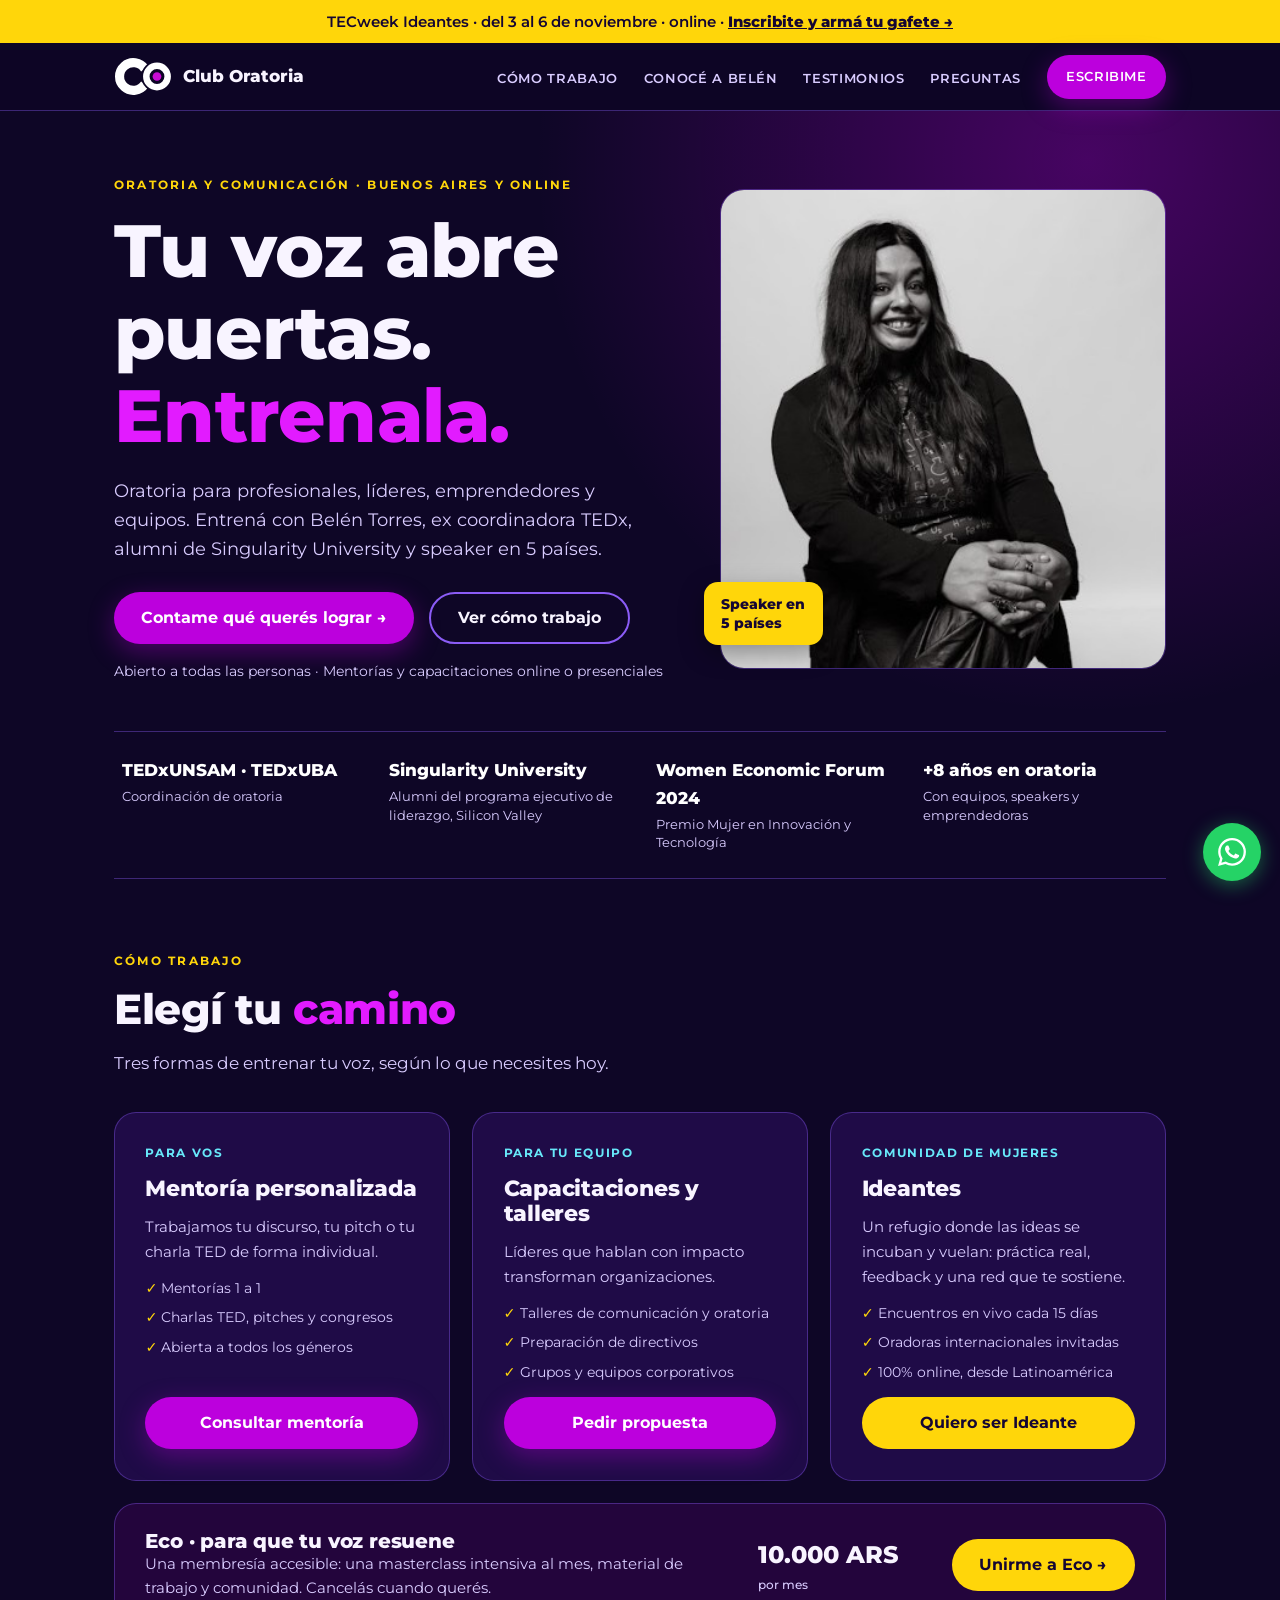
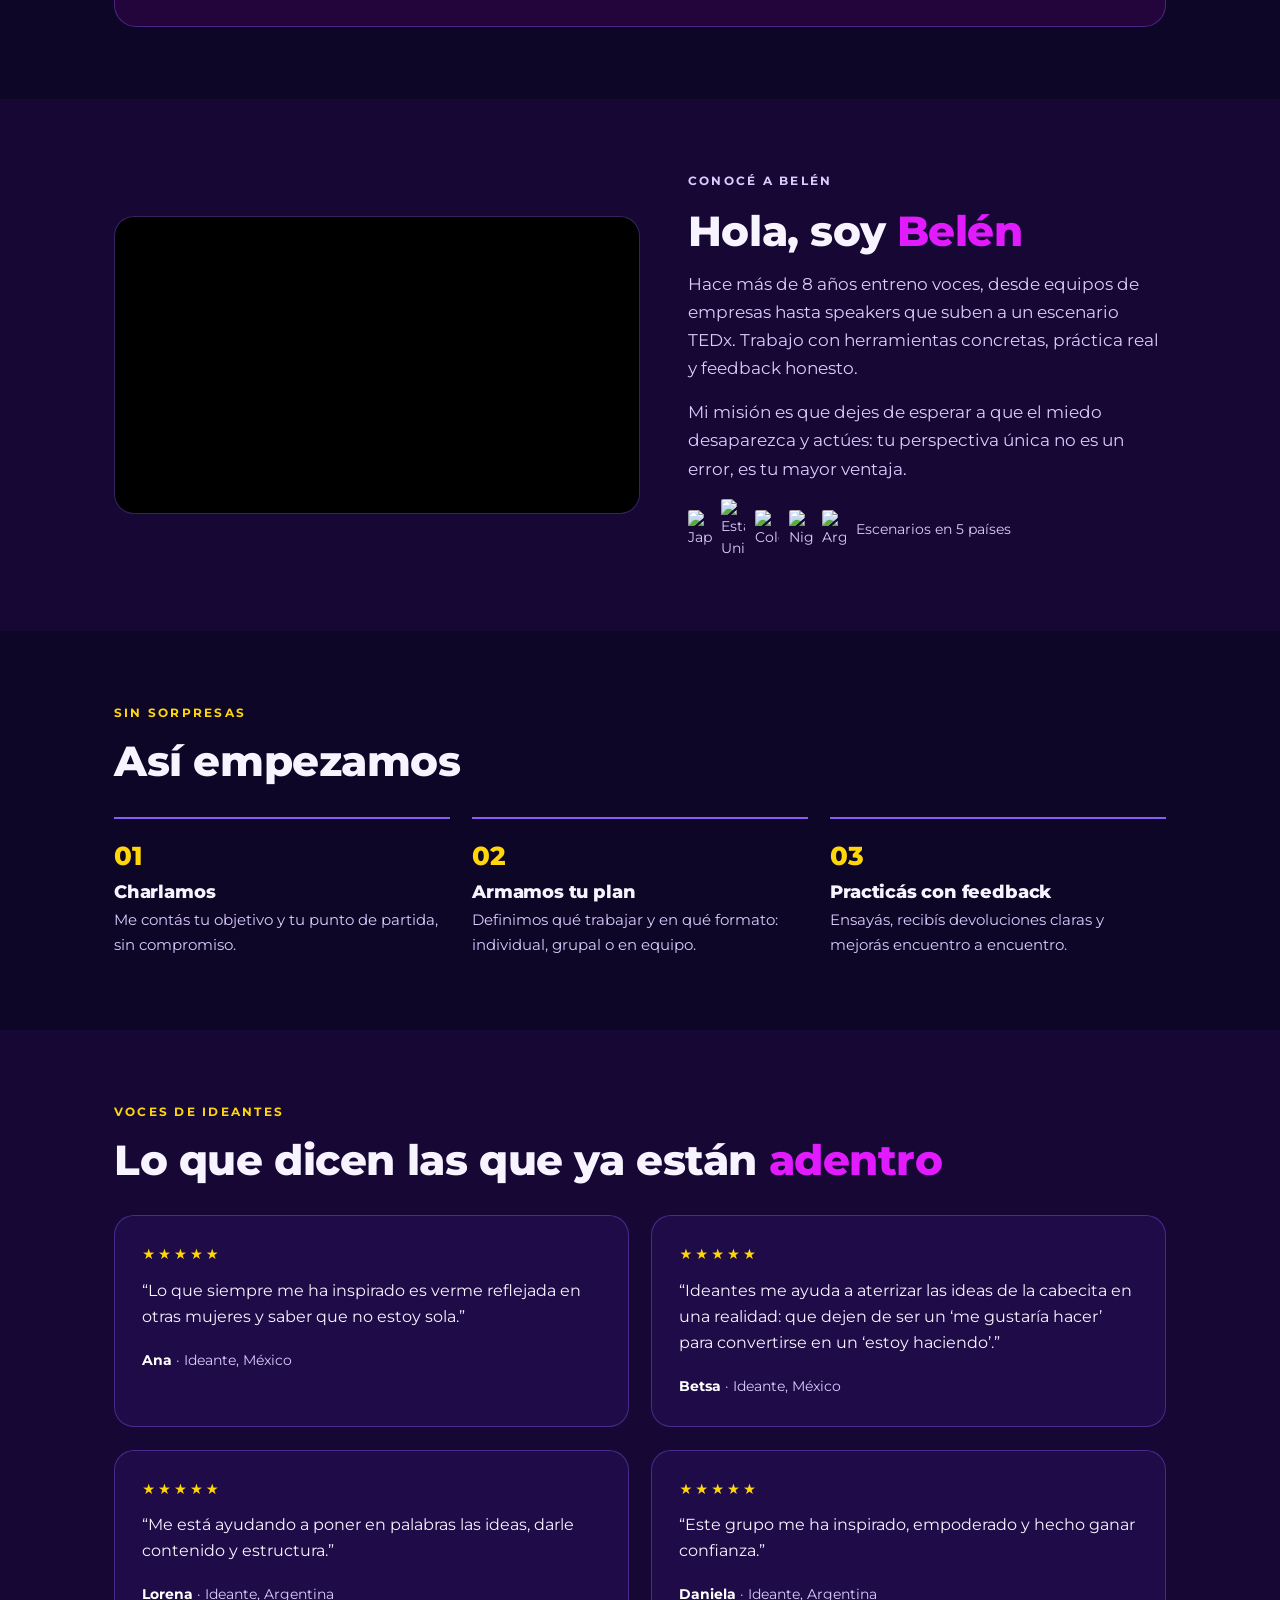
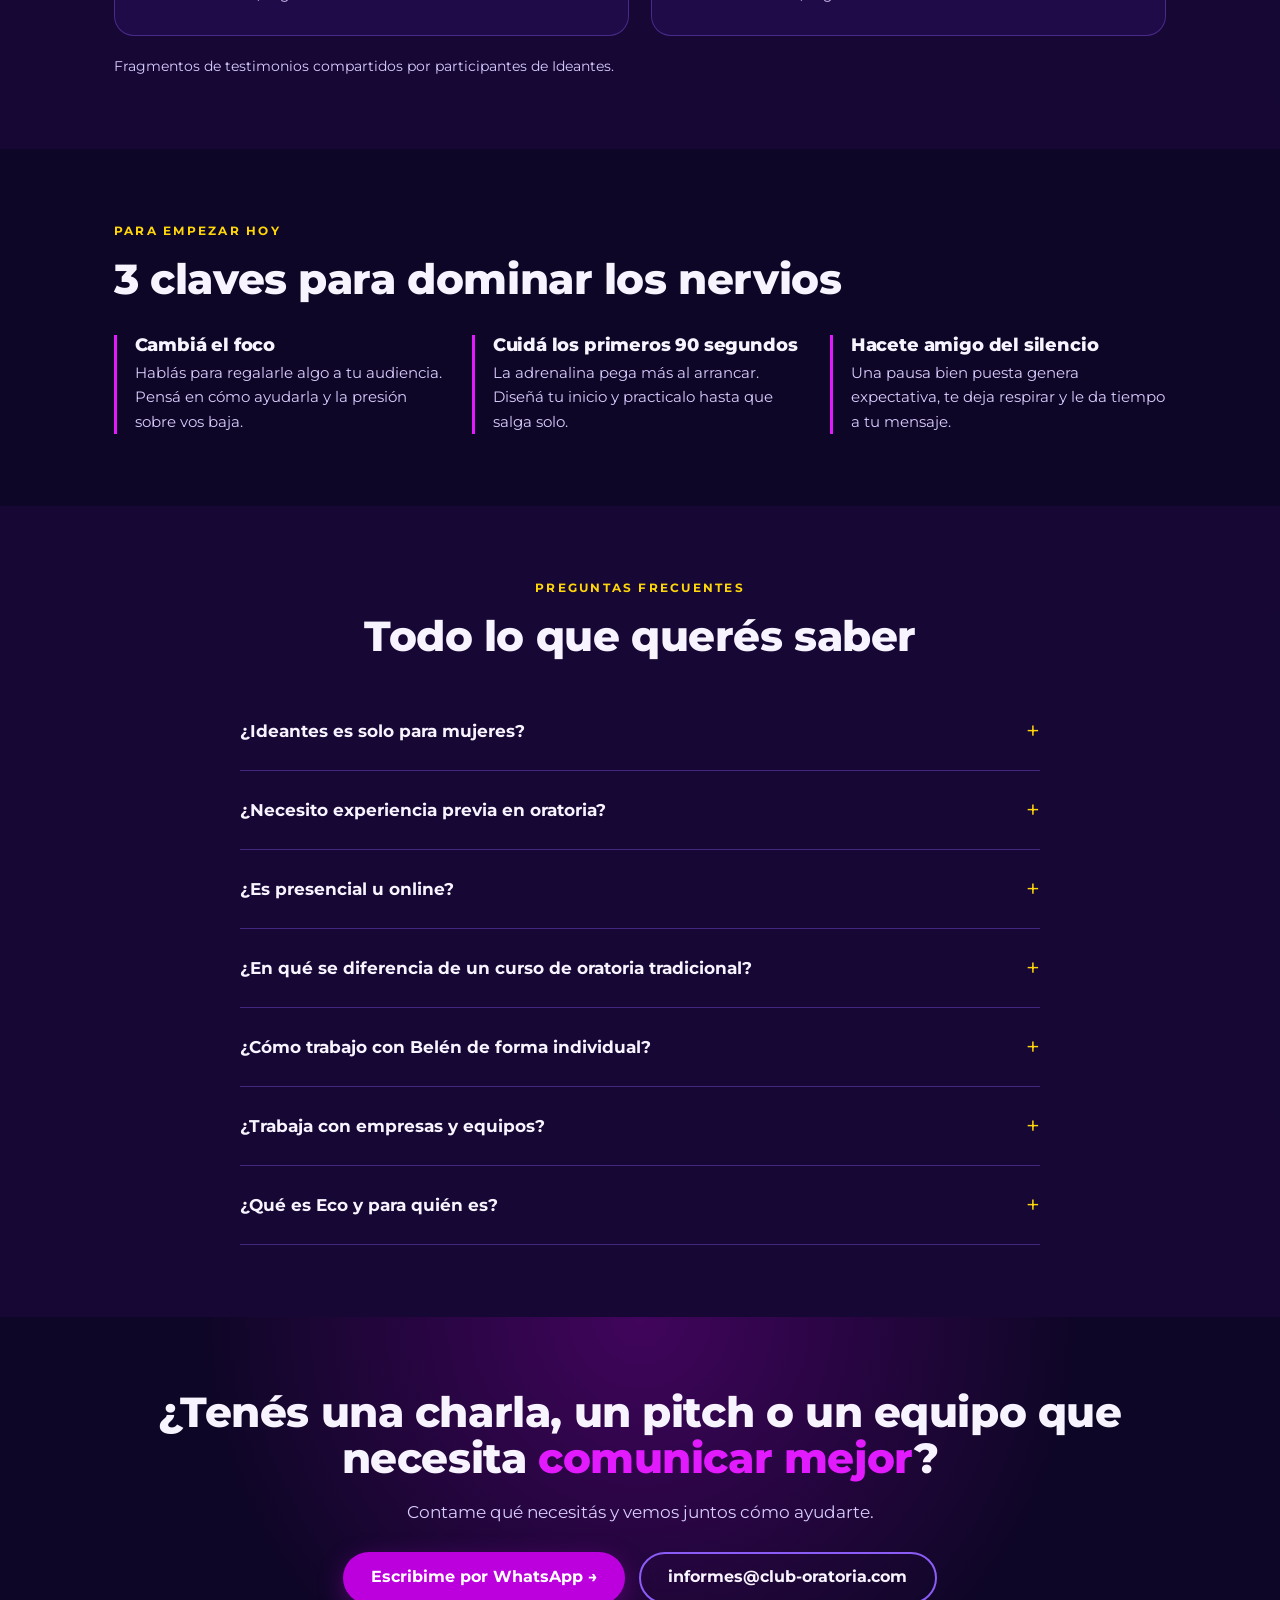
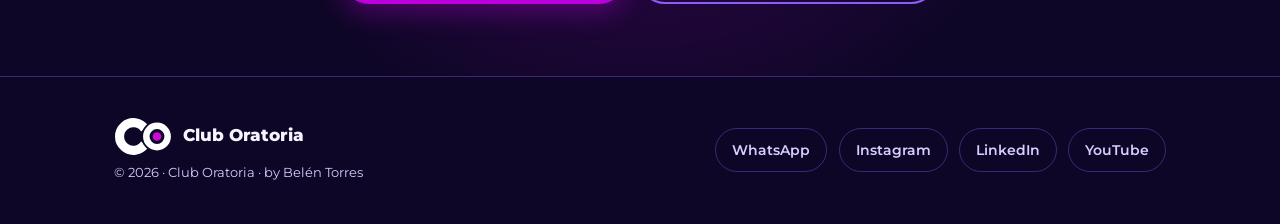
==== index.html @ 1ad713e9 "Rename index (5).html to index.html" ====
<!DOCTYPE html>
<html lang="es">
<head>
<meta charset="UTF-8">
<meta name="viewport" content="width=device-width, initial-scale=1.0">
<title>Belén Torres – Coach de Oratoria y Comunicación | Club Oratoria</title>
<meta name="description" content="Entrená tu voz con Belén Torres, ex coordinadora TEDx, alumni de Singularity University y speaker en 5 países. Mentorías 1 a 1, capacitaciones para equipos y la comunidad Ideantes. Buenos Aires y online.">
<meta name="keywords" content="coach de oratoria, hablar en público, miedo a hablar en público, entrenadora de speakers, oratoria Argentina, Belén Torres, Club Oratoria, Ideantes, TEDx, capacitaciones oratoria empresas, comunicación efectiva">
<meta name="author" content="Belén Torres">
<meta name="robots" content="index, follow">
<meta property="og:title" content="Belén Torres – Coach de Oratoria y Comunicación">
<meta property="og:description" content="Tu voz abre puertas. Entrenala con mentorías, capacitaciones para equipos e Ideantes.">
<meta property="og:type" content="website">
<meta property="og:url" content="https://www.club-oratoria.com">
<meta property="og:image" content="https://www.club-oratoria.com/preview.png">
<meta property="og:locale" content="es_AR">
<meta property="og:site_name" content="Club Oratoria">
<meta name="twitter:card" content="summary_large_image">
<link rel="canonical" href="https://www.club-oratoria.com">
<link rel="icon" href="data:image/svg+xml,%3Csvg xmlns='http://www.w3.org/2000/svg' viewBox='250 510 1460 980'%3E%3Crect x='250' y='510' width='1460' height='980' rx='160' fill='%23150633'/%3E%3Cpath d='M1028 811A347 347 0 1 0 1028 1189' fill='none' stroke='white' stroke-width='230'/%3E%3Ccircle cx='1332' cy='1000' r='395' fill='%23150633'/%3E%3Ccircle cx='1332' cy='1000' r='269' fill='none' stroke='white' stroke-width='164'/%3E%3Ccircle cx='1332' cy='1000' r='110' fill='%23C90BD4'/%3E%3C/svg%3E">
<script type="application/ld+json">
{"@context":"https://schema.org","@graph":[
{"@type":"Person","name":"Belén Torres","jobTitle":"Coach de Oratoria y Comunicación","description":"Entrenadora de speakers, ex coordinadora de oratoria TEDx, alumni de Singularity University y conferencista en 5 países.","url":"https://www.club-oratoria.com","image":"https://www.club-oratoria.com/preview.png","sameAs":["https://www.linkedin.com/in/anahi-belen-torres/","https://www.instagram.com/club_oratoria/","https://www.youtube.com/@club_oratoria"]},
{"@type":"Organization","name":"Club Oratoria","url":"https://www.club-oratoria.com","founder":{"@type":"Person","name":"Belén Torres"},"contactPoint":{"@type":"ContactPoint","email":"informes@club-oratoria.com","contactType":"customer service"},"sameAs":["https://www.instagram.com/club_oratoria/","https://www.youtube.com/@club_oratoria"]},
{"@type":"FAQPage","mainEntity":[
{"@type":"Question","name":"¿Ideantes es solo para mujeres?","acceptedAnswer":{"@type":"Answer","text":"Ideantes es una comunidad pensada para mujeres. Las mentorías, los talleres y las capacitaciones para equipos están abiertos a todas las personas."}},
{"@type":"Question","name":"¿Necesito experiencia previa en oratoria?","acceptedAnswer":{"@type":"Answer","text":"No. Lo único que necesitás es una idea que quieras desarrollar y ganas de aprender a comunicarla con impacto."}},
{"@type":"Question","name":"¿Es presencial u online?","acceptedAnswer":{"@type":"Answer","text":"Ideantes es 100% online y sincrónico, con encuentros en vivo cada 15 días. Las mentorías y capacitaciones pueden ser online o en Buenos Aires."}},
{"@type":"Question","name":"¿Cómo trabajo con Belén de forma individual?","acceptedAnswer":{"@type":"Answer","text":"Escribí por WhatsApp o a informes@club-oratoria.com para consultar disponibilidad de mentorías 1 a 1 o mentoría en proyectos como charlas TED o pitches."}},
{"@type":"Question","name":"¿Trabaja con empresas y equipos?","acceptedAnswer":{"@type":"Answer","text":"Sí. Dicta talleres de comunicación y oratoria para equipos y prepara a líderes para presentaciones de alto impacto."}}
]}]}
</script>
<link rel="preconnect" href="https://fonts.googleapis.com">
<link rel="preconnect" href="https://fonts.gstatic.com" crossorigin>
<link href="https://fonts.googleapis.com/css2?family=Montserrat:wght@400;500;600;700;800&display=swap" rel="stylesheet">
<style>
:root{--bg:#0E0626;--card:#1F0B47;--mag:#BC00DD;--magt:#E21BFF;--vio:#8B5CF6;--cy:#67E8F9;--yel:#FFD60A;--soft:#D9CCFF;--tx:#F8F4FF;--line:rgba(139,92,246,.38)}
*{box-sizing:border-box;margin:0;padding:0}
html{scroll-behavior:smooth;scroll-padding-top:96px}
body{font-family:Montserrat,system-ui,sans-serif;background:var(--bg);color:var(--tx);line-height:1.65;font-size:17px;overflow-x:hidden}
a{color:inherit}
:focus-visible{outline:3px solid var(--yel);outline-offset:3px}
.wrap{max-width:1100px;margin:0 auto;padding:0 1.5rem}
section{padding:4.5rem 0}
.eyebrow{font-size:.78rem;letter-spacing:.18em;text-transform:uppercase;font-weight:700;color:var(--yel);margin-bottom:.9rem}
h1,h2,h3{line-height:1.12;font-weight:800;letter-spacing:-.01em}
h2{font-size:clamp(1.8rem,3.6vw,2.6rem);margin-bottom:1rem}
h2 em,h1 em{font-style:normal;color:var(--magt)}
.lead{color:var(--soft);max-width:620px}
.btn{display:inline-flex;align-items:center;justify-content:center;gap:.5rem;min-height:52px;padding:0 1.7rem;border-radius:999px;font-weight:700;font-size:1rem;text-decoration:none;transition:transform .2s}
.btn:hover{transform:translateY(-2px)}
.btn-main{background:var(--mag);color:#fff;box-shadow:0 8px 26px rgba(188,0,221,.35)}
.btn-yel{background:var(--yel);color:#150633}
.btn-out{border:2px solid var(--vio);color:var(--tx)}
.logo{color:#fff;display:block}
/* barra de evento */
.bar{background:var(--yel);color:#150633;text-align:center;font-size:.92rem;font-weight:600;padding:.6rem 1rem}
.bar a{font-weight:800}
/* nav */
header{position:sticky;top:0;z-index:50;background:rgba(14,6,38,.9);backdrop-filter:blur(14px);border-bottom:1px solid var(--line)}
.nav{display:flex;align-items:center;justify-content:space-between;gap:1rem;padding:.7rem 1.5rem;max-width:1100px;margin:0 auto}
.brand{display:flex;align-items:center;gap:.7rem;text-decoration:none;font-weight:800;font-size:1.05rem}
#menu{display:flex;align-items:center;gap:1.6rem;list-style:none}
#menu a{text-decoration:none;font-size:.82rem;font-weight:600;letter-spacing:.05em;text-transform:uppercase;color:var(--soft)}
#menu a:hover{color:var(--yel)}
#menu .btn{min-height:44px;padding:0 1.2rem;color:#fff;font-size:.82rem}
.menu-btn{display:none;background:none;border:2px solid var(--vio);color:#fff;border-radius:10px;min-height:44px;padding:0 .9rem;font:600 .85rem Montserrat,sans-serif}
/* hero */
.hero{padding:4rem 0 3rem;background:radial-gradient(circle at 85% 8%,rgba(217,0,255,.28),transparent 45%)}
.hero .wrap{display:grid;grid-template-columns:1.25fr 1fr;gap:3rem;align-items:center}
.hero h1{font-size:clamp(2.6rem,6vw,4.6rem);margin-bottom:1.2rem}
.hero .lead{font-size:1.1rem;margin-bottom:1.8rem}
.actions{display:flex;gap:.9rem;flex-wrap:wrap}
.micro{margin-top:1rem;font-size:.85rem;color:var(--soft)}
.photo{position:relative}
.photo img{width:100%;height:480px;object-fit:cover;object-position:center top;border-radius:24px;border:1px solid var(--line);display:block}
.photo span{position:absolute;left:-1rem;bottom:1.5rem;background:var(--yel);color:#150633;font-weight:800;font-size:.85rem;line-height:1.35;padding:.8rem 1.1rem;border-radius:14px;box-shadow:0 8px 24px rgba(0,0,0,.35)}
/* prueba social */
.proof{padding:0}
.proof ul{list-style:none;display:grid;grid-template-columns:repeat(4,1fr);gap:1rem;border-top:1px solid var(--line);border-bottom:1px solid var(--line);padding:1.6rem 0}
.proof li{padding:0 .5rem}
.proof b{display:block;font-size:1.05rem;font-weight:800;color:#fff}
.proof small{display:block;font-size:.8rem;color:var(--soft);line-height:1.45;margin-top:.2rem}
/* caminos */
.grid3{display:grid;grid-template-columns:repeat(3,1fr);gap:1.4rem;margin-top:2.2rem}
.card{background:var(--card);border:1px solid var(--line);border-radius:22px;padding:1.9rem;display:flex;flex-direction:column;gap:.8rem}
.card .tag{font-size:.74rem;letter-spacing:.14em;text-transform:uppercase;font-weight:700;color:var(--cy)}
.card h3{font-size:1.4rem}
.card p{color:var(--soft);font-size:.95rem}
.card ul{list-style:none;color:var(--soft);font-size:.9rem;display:grid;gap:.35rem}
.card li::before{content:"✓ ";color:var(--yel);font-weight:800}
.card .btn{margin-top:auto}
.eco{margin-top:1.4rem;display:flex;flex-wrap:wrap;align-items:center;justify-content:space-between;gap:1.2rem;background:rgba(188,0,221,.12);border:1px solid var(--line);border-radius:22px;padding:1.6rem 1.9rem}
.eco h3{font-size:1.25rem}.eco p{color:var(--soft);font-size:.92rem;max-width:560px}
.eco .price{font-size:1.5rem;font-weight:800;white-space:nowrap}.eco .price small{display:block;font-size:.75rem;font-weight:500;color:var(--soft)}
/* conocé a Belén */
.about{display:grid;grid-template-columns:1.1fr 1fr;gap:3rem;align-items:center}
.video{position:relative;padding-bottom:56.25%;height:0;border-radius:20px;overflow:hidden;border:1px solid var(--line);background:#000}
.video iframe{position:absolute;inset:0;width:100%;height:100%;border:0}
.about p{color:var(--soft);margin-bottom:1rem}
.flags{display:flex;gap:.6rem;align-items:center;flex-wrap:wrap;font-size:.85rem;color:var(--soft)}
.flags img{width:24px;height:auto;border-radius:2px}
/* pasos */
.steps{display:grid;grid-template-columns:repeat(3,1fr);gap:1.4rem;margin-top:2rem;counter-reset:s}
.step{padding-top:1rem;border-top:2px solid var(--vio)}
.step::before{counter-increment:s;content:"0" counter(s);display:block;font-weight:800;font-size:1.6rem;color:var(--yel);margin-bottom:.3rem}
.step h3{font-size:1.15rem;margin-bottom:.3rem}.step p{color:var(--soft);font-size:.95rem}
/* testimonios */
.tgrid{display:grid;grid-template-columns:repeat(2,1fr);gap:1.4rem;margin-top:2rem}
.t{background:var(--card);border:1px solid var(--line);border-radius:20px;padding:1.7rem}
.t .stars{color:var(--yel);letter-spacing:3px;font-size:.9rem;margin-bottom:.6rem}
.t blockquote{font-size:1.02rem;line-height:1.6;margin-bottom:1rem}
.t cite{font-style:normal;font-size:.85rem;color:var(--soft)}.t cite b{color:#fff}
.note{font-size:.85rem;color:var(--soft);margin-top:1.2rem}
/* claves */
.claves{display:grid;grid-template-columns:repeat(3,1fr);gap:1.4rem;margin-top:2rem}
.clave{border-left:3px solid var(--magt);padding-left:1.1rem}
.clave h3{font-size:1.1rem;margin-bottom:.4rem}.clave p{color:var(--soft);font-size:.93rem}
/* faq */
.faq{max-width:800px;margin:2rem auto 0}
details{border-bottom:1px solid var(--line)}
summary{list-style:none;cursor:pointer;display:flex;justify-content:space-between;gap:1rem;align-items:center;padding:1.2rem 0;font-weight:700}
summary::-webkit-details-marker{display:none}
summary::after{content:"+";color:var(--yel);font-size:1.5rem;font-weight:400;transition:transform .2s}
details[open] summary::after{transform:rotate(45deg)}
details p{color:var(--soft);font-size:.96rem;padding-bottom:1.2rem}
details a{color:var(--yel)}
/* cierre */
.final{text-align:center;background:radial-gradient(circle at 50% 0,rgba(217,0,255,.25),transparent 60%)}
.final .actions{justify-content:center;margin-top:1.6rem}
.final .lead{margin:0 auto}
footer{border-top:1px solid var(--line);padding:2.5rem 0}
footer .wrap{display:flex;justify-content:space-between;align-items:center;flex-wrap:wrap;gap:1.5rem}
footer small{color:var(--soft);font-size:.82rem;display:block;margin-top:.4rem}
.social{display:flex;gap:.7rem;flex-wrap:wrap}
.social a{min-height:44px;display:inline-flex;align-items:center;padding:0 1rem;border:1px solid var(--line);border-radius:999px;font-size:.85rem;font-weight:600;text-decoration:none;color:var(--soft)}
.social a:hover{border-color:var(--yel);color:var(--yel)}
.wa{position:fixed;right:1.2rem;bottom:1.2rem;z-index:60;width:58px;height:58px;border-radius:50%;background:#25D366;display:flex;align-items:center;justify-content:center;box-shadow:0 4px 20px rgba(37,211,102,.45)}
@media(max-width:860px){
 section{padding:3.2rem 0}
 .hero .wrap,.about{grid-template-columns:1fr;gap:2rem}
 .photo img{height:360px}.photo span{left:.8rem}
 .proof ul{grid-template-columns:1fr 1fr}
 .grid3,.steps,.tgrid,.claves{grid-template-columns:1fr}
 .menu-btn{display:inline-flex;align-items:center}
 #menu{display:none;position:absolute;top:100%;left:0;right:0;flex-direction:column;align-items:stretch;gap:0;background:var(--bg);border-bottom:1px solid var(--line);padding:.5rem 1.5rem 1rem}
 #menu.open{display:flex}
 #menu a{display:block;padding:.9rem 0}
 #menu .btn{margin-top:.6rem}
 footer .wrap{flex-direction:column;text-align:center}
}
@media(prefers-reduced-motion:reduce){html{scroll-behavior:auto}.btn{transition:none}}
</style>
</head>
<body>
<svg width="0" height="0" style="position:absolute" aria-hidden="true"><defs><symbol id="co" viewBox="250 510 1460 980"><mask id="cm" maskUnits="userSpaceOnUse" x="250" y="510" width="1460" height="980"><rect x="250" y="510" width="1460" height="980" fill="#fff"/><circle cx="1332" cy="1000" r="395" fill="#000"/></mask><path mask="url(#cm)" d="M1028 811A347 347 0 1 0 1028 1189" fill="none" stroke="currentColor" stroke-width="230"/><circle cx="1332" cy="1000" r="269" fill="none" stroke="currentColor" stroke-width="164"/><circle cx="1332" cy="1000" r="110" fill="#C90BD4"/></symbol></defs></svg>

<div class="bar">TECweek Ideantes · del 3 al 6 de noviembre · online · <a href="https://www.club-oratoria.com/Tecweek-Ideantes/">Inscribite y armá tu gafete →</a></div>

<header>
<nav class="nav" aria-label="Navegación principal">
<a class="brand" href="#" aria-label="Club Oratoria, inicio"><svg class="logo" width="58" height="39" role="img" aria-label="Logo de Club Oratoria"><use href="#co"/></svg>Club Oratoria</a>
<button class="menu-btn" aria-expanded="false" aria-controls="menu">Menú</button>
<ul id="menu">
<li><a href="#caminos">Cómo trabajo</a></li>
<li><a href="#belen">Conocé a Belén</a></li>
<li><a href="#testimonios">Testimonios</a></li>
<li><a href="#faq">Preguntas</a></li>
<li><a class="btn btn-main" href="https://wa.me/541126789589?text=Hola%20Bel%C3%A9n%2C%20vengo%20de%20tu%20web%20y%20quiero%20consultar." target="_blank" rel="noopener noreferrer">Escribime</a></li>
</ul>
</nav>
</header>

<main>
<section class="hero" aria-label="Inicio">
<div class="wrap">
<div>
<p class="eyebrow">Oratoria y comunicación · Buenos Aires y online</p>
<h1>Tu voz abre puertas. <em>Entrenala.</em></h1>
<p class="lead">Oratoria para profesionales, líderes, emprendedores y equipos. Entrená con Belén Torres, ex coordinadora TEDx, alumni de Singularity University y speaker en 5 países.</p>
<div class="actions">
<a class="btn btn-main" href="https://wa.me/541126789589?text=Hola%20Bel%C3%A9n%2C%20quiero%20contarte%20qu%C3%A9%20quiero%20lograr%20con%20mi%20voz." target="_blank" rel="noopener noreferrer">Contame qué querés lograr →</a>
<a class="btn btn-out" href="#caminos">Ver cómo trabajo</a>
</div>
<p class="micro">Abierto a todas las personas · Mentorías y capacitaciones online o presenciales</p>
</div>
<div class="photo">
<img src="width_456.jpg" alt="Belén Torres, coach de oratoria y speaker internacional" width="456" height="480" fetchpriority="high">
<span>Speaker en<br>5 países</span>
</div>
</div>
</section>

<section class="proof" aria-label="Trayectoria">
<div class="wrap">
<ul>
<li><b>TEDxUNSAM · TEDxUBA</b><small>Coordinación de oratoria</small></li>
<li><b>Singularity University</b><small>Alumni del programa ejecutivo de liderazgo, Silicon Valley</small></li>
<li><b>Women Economic Forum 2024</b><small>Premio Mujer en Innovación y Tecnología</small></li>
<li><b>+8 años en oratoria</b><small>Con equipos, speakers y emprendedoras</small></li>
</ul>
</div>
</section>

<section id="caminos" aria-labelledby="t-caminos">
<div class="wrap">
<p class="eyebrow">Cómo trabajo</p>
<h2 id="t-caminos">Elegí tu <em>camino</em></h2>
<p class="lead">Tres formas de entrenar tu voz, según lo que necesites hoy.</p>
<div class="grid3">
<article class="card">
<span class="tag">Para vos</span>
<h3>Mentoría personalizada</h3>
<p>Trabajamos tu discurso, tu pitch o tu charla TED de forma individual.</p>
<ul><li>Mentorías 1 a 1</li><li>Charlas TED, pitches y congresos</li><li>Abierta a todos los géneros</li></ul>
<a class="btn btn-main" href="https://wa.me/541126789589?text=Hola%20Bel%C3%A9n%2C%20quiero%20consultar%20por%20una%20mentor%C3%ADa%20de%20oratoria." target="_blank" rel="noopener noreferrer">Consultar mentoría</a>
</article>
<article class="card">
<span class="tag">Para tu equipo</span>
<h3>Capacitaciones y talleres</h3>
<p>Líderes que hablan con impacto transforman organizaciones.</p>
<ul><li>Talleres de comunicación y oratoria</li><li>Preparación de directivos</li><li>Grupos y equipos corporativos</li></ul>
<a class="btn btn-main" href="https://wa.me/541126789589?text=Hola%20Bel%C3%A9n%2C%20quiero%20pedir%20una%20propuesta%20de%20capacitaci%C3%B3n%20para%20mi%20equipo." target="_blank" rel="noopener noreferrer">Pedir propuesta</a>
</article>
<article class="card">
<span class="tag">Comunidad de mujeres</span>
<h3>Ideantes</h3>
<p>Un refugio donde las ideas se incuban y vuelan: práctica real, feedback y una red que te sostiene.</p>
<ul><li>Encuentros en vivo cada 15 días</li><li>Oradoras internacionales invitadas</li><li>100% online, desde Latinoamérica</li></ul>
<a class="btn btn-yel" href="https://wa.me/541126789589?text=Hola%20Bel%C3%A9n%2C%20quiero%20ser%20Ideante." target="_blank" rel="noopener noreferrer">Quiero ser Ideante</a>
</article>
</div>
<div class="eco">
<div><h3>Eco · para que tu voz resuene</h3><p>Una membresía accesible: una masterclass intensiva al mes, material de trabajo y comunidad. Cancelás cuando querés.</p></div>
<div class="price">10.000 ARS<small>por mes</small></div>
<script>function importHotmart(){var s=document.createElement('script');s.src='https://static.hotmart.com/checkout/widget.min.js';document.head.appendChild(s)}importHotmart();</script>
<a onclick="return false;" href="https://pay.hotmart.com/M104217722L?checkoutMode=2" class="hotmart-fb hotmart__button-checkout btn btn-yel" style="display:inline-flex !important;background:var(--yel) !important;color:#150633 !important;padding:0 1.7rem !important;border-radius:999px !important;text-decoration:none !important;font-weight:700 !important;min-height:52px !important;align-items:center !important;border:none !important;box-shadow:none !important;text-shadow:none !important">Unirme a Eco →</a>
</div>
</div>
</section>

<section id="belen" aria-labelledby="t-belen" style="background:rgba(31,11,71,.45)">
<div class="wrap about">
<div class="video"><iframe src="https://www.youtube.com/embed/CCRZLchf7Vc" title="Club Oratoria: dominá el lenguaje y persuadí con éxito" loading="lazy" allow="accelerometer; clipboard-write; encrypted-media; gyroscope; picture-in-picture" allowfullscreen></iframe></div>
<div>
<p class="eyebrow">Conocé a Belén</p>
<h2 id="t-belen">Hola, soy <em>Belén</em></h2>
<p>Hace más de 8 años entreno voces, desde equipos de empresas hasta speakers que suben a un escenario TEDx. Trabajo con herramientas concretas, práctica real y feedback honesto.</p>
<p>Mi misión es que dejes de esperar a que el miedo desaparezca y actúes: tu perspectiva única no es un error, es tu mayor ventaja.</p>
<div class="flags"><img src="https://flagcdn.com/w40/jp.png" alt="Japón" width="24"><img src="https://flagcdn.com/w40/us.png" alt="Estados Unidos" width="24"><img src="https://flagcdn.com/w40/co.png" alt="Colombia" width="24"><img src="https://flagcdn.com/w40/ng.png" alt="Nigeria" width="24"><img src="https://flagcdn.com/w40/ar.png" alt="Argentina" width="24"><span>Escenarios en 5 países</span></div>
</div>
</div>
</section>

<section aria-labelledby="t-pasos">
<div class="wrap">
<p class="eyebrow">Sin sorpresas</p>
<h2 id="t-pasos">Así empezamos</h2>
<div class="steps">
<div class="step"><h3>Charlamos</h3><p>Me contás tu objetivo y tu punto de partida, sin compromiso.</p></div>
<div class="step"><h3>Armamos tu plan</h3><p>Definimos qué trabajar y en qué formato: individual, grupal o en equipo.</p></div>
<div class="step"><h3>Practicás con feedback</h3><p>Ensayás, recibís devoluciones claras y mejorás encuentro a encuentro.</p></div>
</div>
</div>
</section>

<section id="testimonios" aria-labelledby="t-test" style="background:rgba(31,11,71,.45)">
<div class="wrap">
<p class="eyebrow">Voces de Ideantes</p>
<h2 id="t-test">Lo que dicen las que ya están <em>adentro</em></h2>
<div class="tgrid">
<figure class="t"><div class="stars" aria-label="5 estrellas">★★★★★</div><blockquote>“Lo que siempre me ha inspirado es verme reflejada en otras mujeres y saber que no estoy sola.”</blockquote><figcaption><cite><b>Ana</b> · Ideante, México</cite></figcaption></figure>
<figure class="t"><div class="stars" aria-label="5 estrellas">★★★★★</div><blockquote>“Ideantes me ayuda a aterrizar las ideas de la cabecita en una realidad: que dejen de ser un ‘me gustaría hacer’ para convertirse en un ‘estoy haciendo’.”</blockquote><figcaption><cite><b>Betsa</b> · Ideante, México</cite></figcaption></figure>
<figure class="t"><div class="stars" aria-label="5 estrellas">★★★★★</div><blockquote>“Me está ayudando a poner en palabras las ideas, darle contenido y estructura.”</blockquote><figcaption><cite><b>Lorena</b> · Ideante, Argentina</cite></figcaption></figure>
<figure class="t"><div class="stars" aria-label="5 estrellas">★★★★★</div><blockquote>“Este grupo me ha inspirado, empoderado y hecho ganar confianza.”</blockquote><figcaption><cite><b>Daniela</b> · Ideante, Argentina</cite></figcaption></figure>
</div>
<p class="note">Fragmentos de testimonios compartidos por participantes de Ideantes.</p>
</div>
</section>

<section aria-labelledby="t-claves">
<div class="wrap">
<p class="eyebrow">Para empezar hoy</p>
<h2 id="t-claves">3 claves para dominar los nervios</h2>
<div class="claves">
<div class="clave"><h3>Cambiá el foco</h3><p>Hablás para regalarle algo a tu audiencia. Pensá en cómo ayudarla y la presión sobre vos baja.</p></div>
<div class="clave"><h3>Cuidá los primeros 90 segundos</h3><p>La adrenalina pega más al arrancar. Diseñá tu inicio y practicalo hasta que salga solo.</p></div>
<div class="clave"><h3>Hacete amigo del silencio</h3><p>Una pausa bien puesta genera expectativa, te deja respirar y le da tiempo a tu mensaje.</p></div>
</div>
</div>
</section>

<section id="faq" aria-labelledby="t-faq" style="background:rgba(31,11,71,.45)">
<div class="wrap">
<p class="eyebrow" style="text-align:center">Preguntas frecuentes</p>
<h2 id="t-faq" style="text-align:center">Todo lo que querés saber</h2>
<div class="faq">
<details><summary>¿Ideantes es solo para mujeres?</summary><p>Ideantes es una comunidad pensada para mujeres. Las mentorías, los talleres y las capacitaciones para equipos están abiertos a todas las personas.</p></details>
<details><summary>¿Necesito experiencia previa en oratoria?</summary><p>No, para nada. Lo único que necesitás es una idea que quieras desarrollar y ganas de aprender a comunicarla con impacto.</p></details>
<details><summary>¿Es presencial u online?</summary><p>Ideantes es 100% online y sincrónico, con encuentros en vivo cada 15 días, así que participan personas de Argentina, México y toda Latinoamérica. Las mentorías y capacitaciones pueden ser online o en Buenos Aires.</p></details>
<details><summary>¿En qué se diferencia de un curso de oratoria tradicional?</summary><p>No solo aprendés técnica: construís tu mensaje desde tu historia, practicás en un entorno seguro, recibís feedback real y sumás una comunidad que te sostiene.</p></details>
<details><summary>¿Cómo trabajo con Belén de forma individual?</summary><p>Escribile por <a href="https://wa.me/541126789589?text=Hola%20Bel%C3%A9n%2C%20quiero%20consultar%20por%20una%20mentor%C3%ADa." target="_blank" rel="noopener noreferrer">WhatsApp</a> o a <a href="mailto:informes@club-oratoria.com">informes@club-oratoria.com</a> para consultar disponibilidad de mentorías 1 a 1 o de mentoría en proyectos como charlas TED o pitches.</p></details>
<details><summary>¿Trabaja con empresas y equipos?</summary><p>Sí. Dicta talleres de comunicación y oratoria para equipos y prepara a líderes y directivos para presentaciones de alto impacto. Pedí una propuesta por <a href="https://wa.me/541126789589?text=Hola%20Bel%C3%A9n%2C%20quiero%20pedir%20una%20propuesta%20para%20mi%20equipo." target="_blank" rel="noopener noreferrer">WhatsApp</a> o por mail.</p></details>
<details><summary>¿Qué es Eco y para quién es?</summary><p>Eco es la membresía accesible de Club Oratoria: por 10.000 ARS al mes accedés a una masterclass mensual, material de trabajo y una comunidad. Es una forma de empezar a trabajar tu voz sin una inversión grande.</p></details>
</div>
</div>
</section>

<section class="final" aria-labelledby="t-final">
<div class="wrap">
<h2 id="t-final">¿Tenés una charla, un pitch o un equipo que necesita <em>comunicar mejor</em>?</h2>
<p class="lead">Contame qué necesitás y vemos juntos cómo ayudarte.</p>
<div class="actions">
<a class="btn btn-main" href="https://wa.me/541126789589?text=Hola%20Bel%C3%A9n%2C%20vengo%20de%20tu%20web%20y%20quiero%20consultar." target="_blank" rel="noopener noreferrer">Escribime por WhatsApp →</a>
<a class="btn btn-out" href="mailto:informes@club-oratoria.com">informes@club-oratoria.com</a>
</div>
</div>
</section>
</main>

<a class="wa" href="https://wa.me/541126789589?text=Hola%20Bel%C3%A9n%2C%20vengo%20de%20tu%20web%20y%20quiero%20consultar." target="_blank" rel="noopener noreferrer" aria-label="Escribir a Belén Torres por WhatsApp"><svg width="28" height="28" viewBox="0 0 24 24" fill="#fff" aria-hidden="true"><path d="M17.472 14.382c-.297-.149-1.758-.867-2.03-.967-.273-.099-.471-.148-.67.15-.197.297-.767.966-.94 1.164-.173.199-.347.223-.644.075-.297-.15-1.255-.463-2.39-1.475-.883-.788-1.48-1.761-1.653-2.059-.173-.297-.018-.458.13-.606.134-.133.298-.347.446-.52.149-.174.198-.298.298-.497.099-.198.05-.371-.025-.52-.075-.149-.669-1.612-.916-2.207-.242-.579-.487-.5-.669-.51-.173-.008-.371-.01-.57-.01-.198 0-.52.074-.792.372-.272.297-1.04 1.016-1.04 2.479 0 1.462 1.065 2.875 1.213 3.074.149.198 2.096 3.2 5.077 4.487.709.306 1.262.489 1.694.625.712.227 1.36.195 1.871.118.571-.085 1.758-.719 2.006-1.413.248-.694.248-1.289.173-1.413-.074-.124-.272-.198-.57-.347m-5.421 7.403h-.004a9.87 9.87 0 01-5.031-1.378l-.361-.214-3.741.982.998-3.648-.235-.374a9.86 9.86 0 01-1.51-5.26c.001-5.45 4.436-9.884 9.888-9.884 2.64 0 5.122 1.03 6.988 2.898a9.825 9.825 0 012.893 6.994c-.003 5.45-4.437 9.884-9.885 9.884m8.413-18.297A11.815 11.815 0 0012.05 0C5.495 0 .16 5.335.157 11.892c0 2.096.547 4.142 1.588 5.945L.057 24l6.305-1.654a11.882 11.882 0 005.683 1.448h.005c6.554 0 11.89-5.335 11.893-11.893a11.821 11.821 0 00-3.48-8.413z"/></svg></a>

<footer>
<div class="wrap">
<div><a class="brand" href="#" aria-label="Club Oratoria, volver arriba"><svg class="logo" width="58" height="39" aria-hidden="true"><use href="#co"/></svg>Club Oratoria</a><small>© <span id="y">2026</span> · Club Oratoria · by Belén Torres</small></div>
<div class="social">
<a href="https://wa.me/541126789589" target="_blank" rel="noopener noreferrer">WhatsApp</a>
<a href="https://www.instagram.com/club_oratoria/" target="_blank" rel="noopener noreferrer">Instagram</a>
<a href="https://www.linkedin.com/in/anahi-belen-torres/" target="_blank" rel="noopener noreferrer">LinkedIn</a>
<a href="https://www.youtube.com/@club_oratoria" target="_blank" rel="noopener noreferrer">YouTube</a>
</div>
</div>
</footer>

<script>
document.getElementById('y').textContent=new Date().getFullYear();
var b=document.querySelector('.menu-btn'),m=document.getElementById('menu');
b.addEventListener('click',function(){var o=m.classList.toggle('open');b.setAttribute('aria-expanded',o)});
m.addEventListener('click',function(e){if(e.target.tagName==='A'){m.classList.remove('open');b.setAttribute('aria-expanded','false')}});
</script>
</body>
</html>
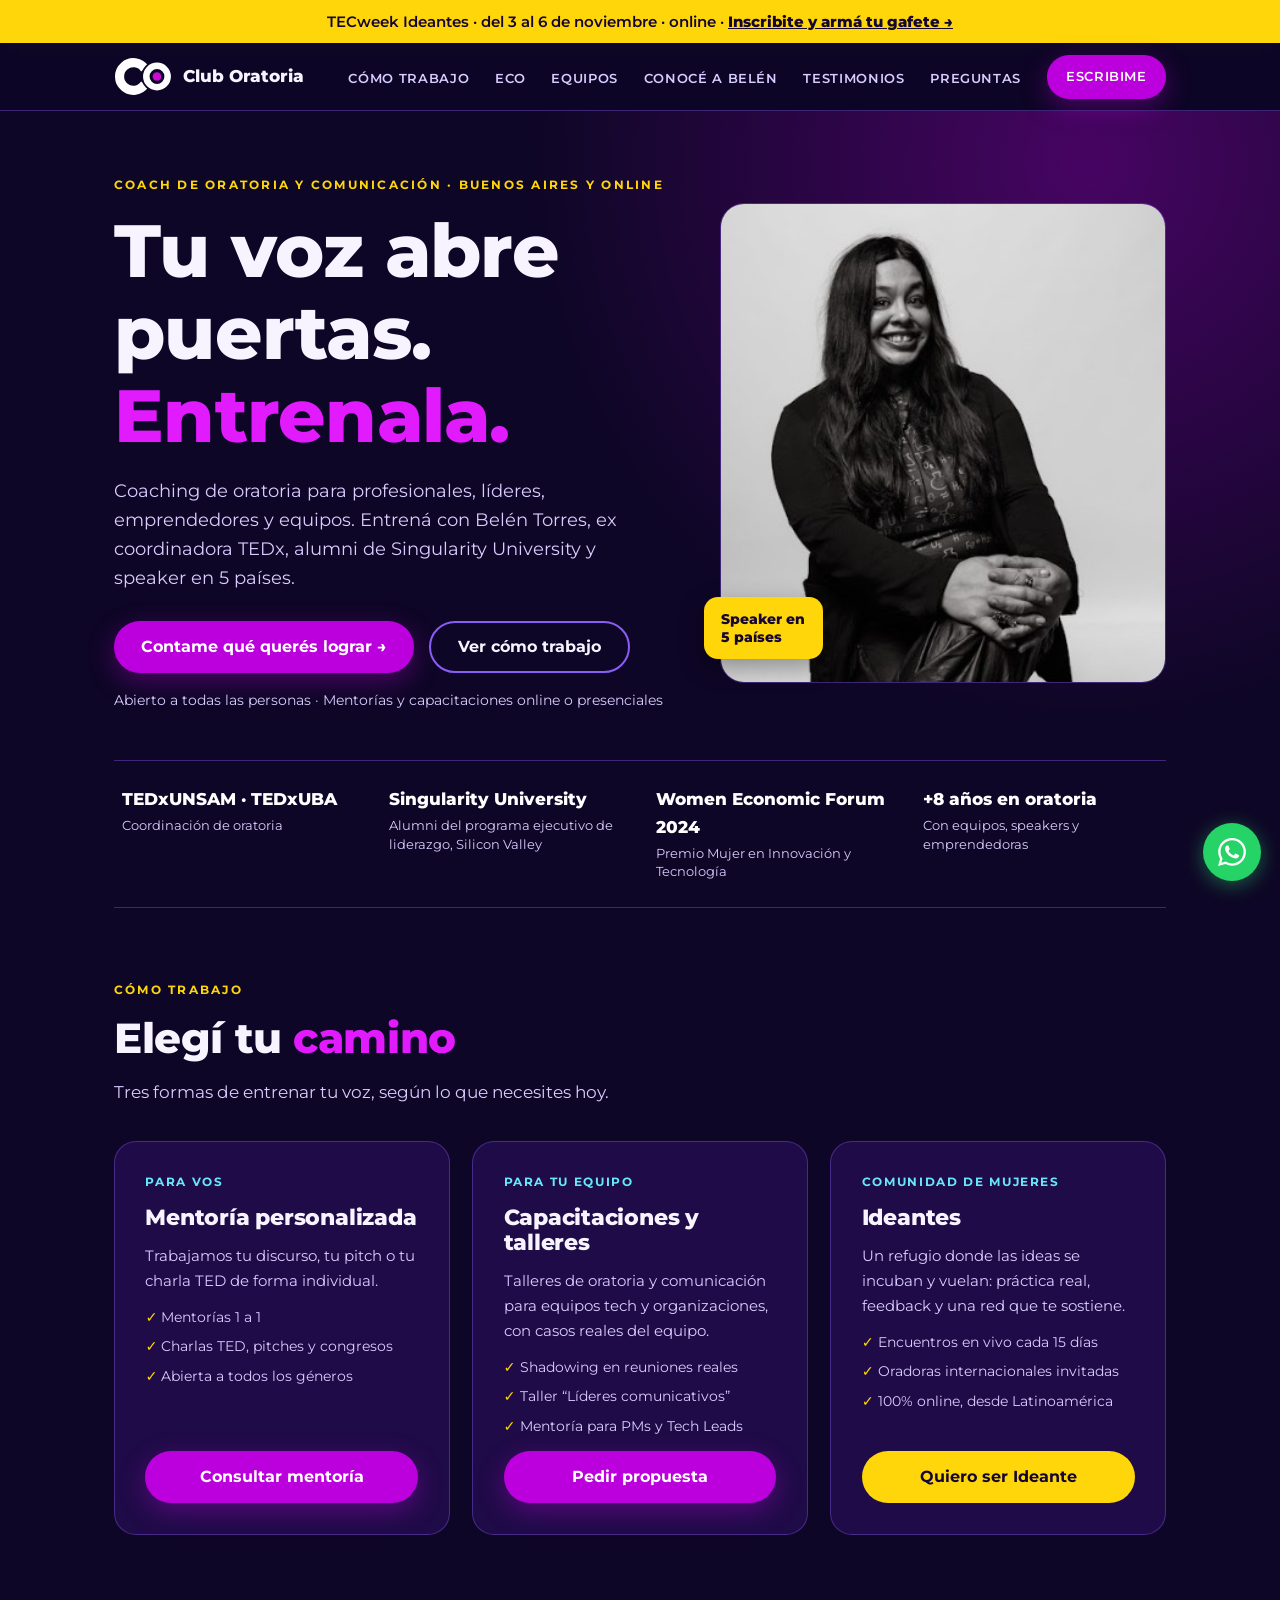
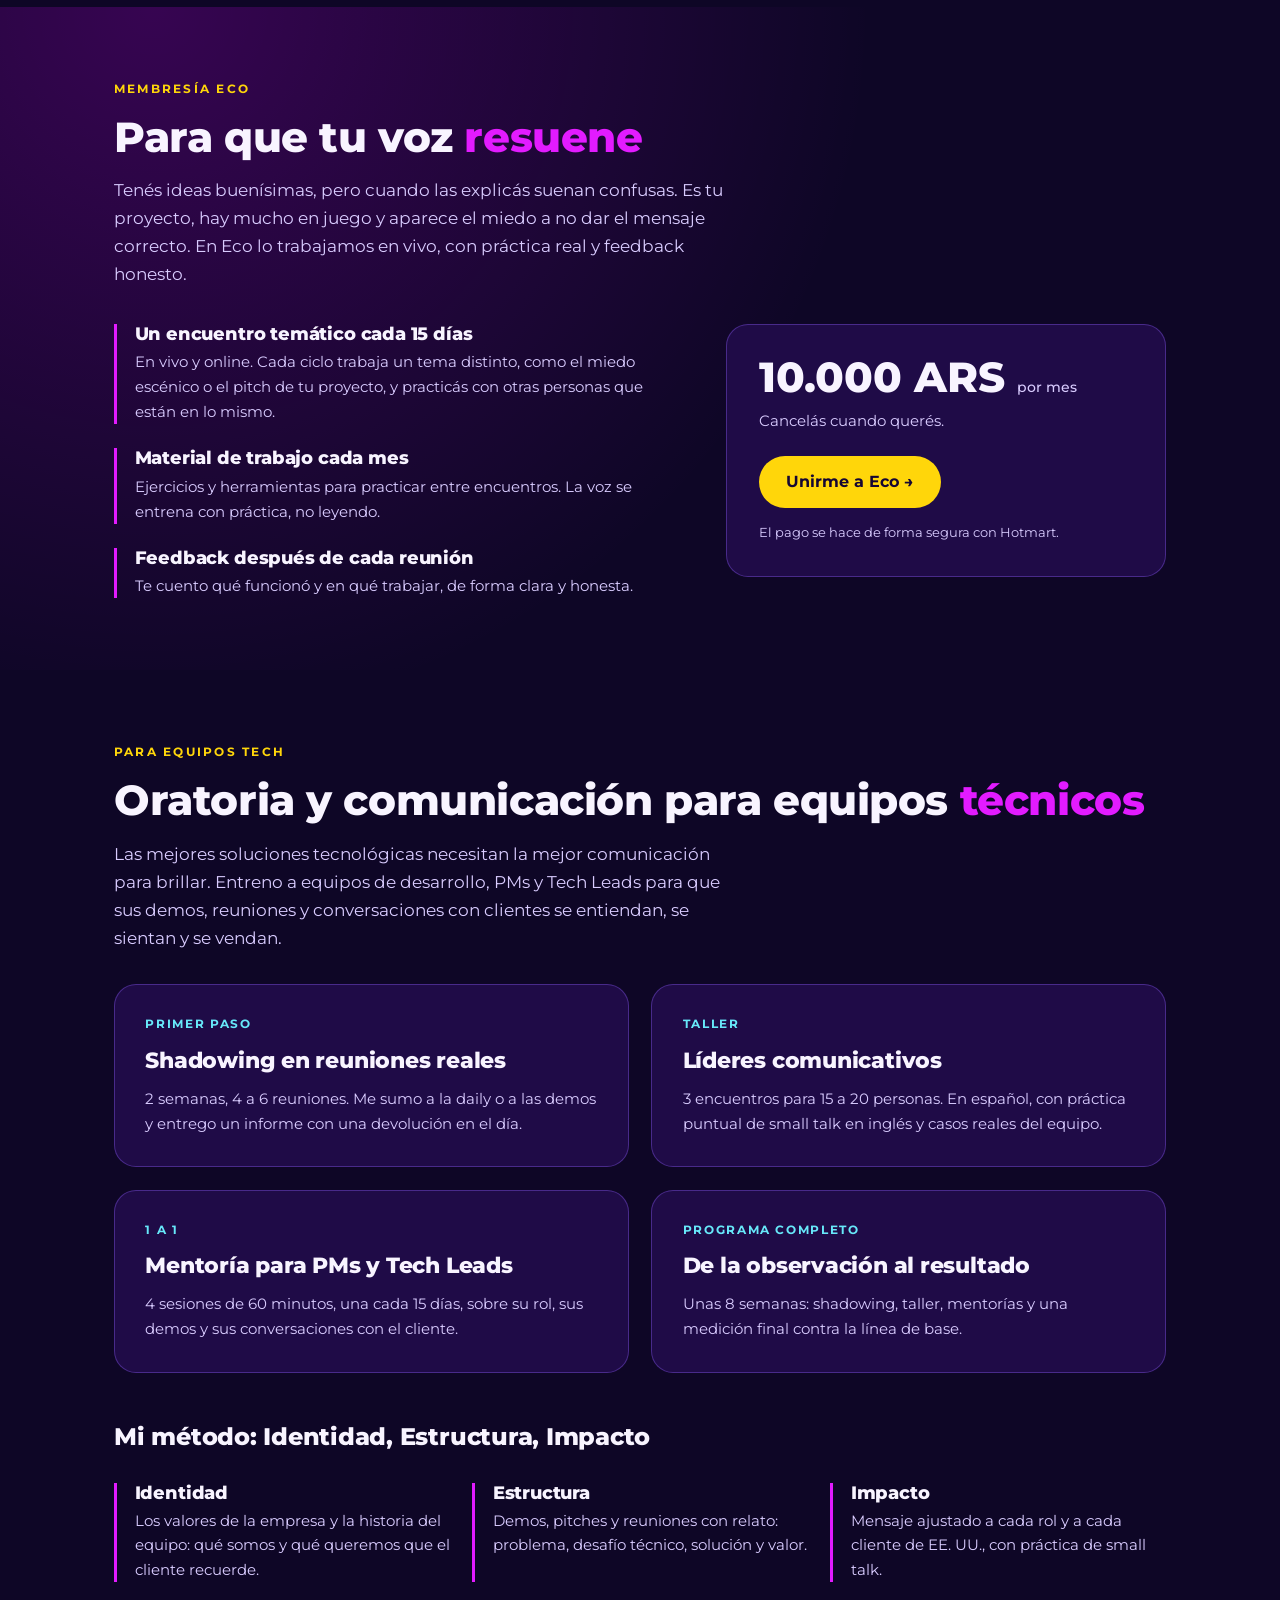
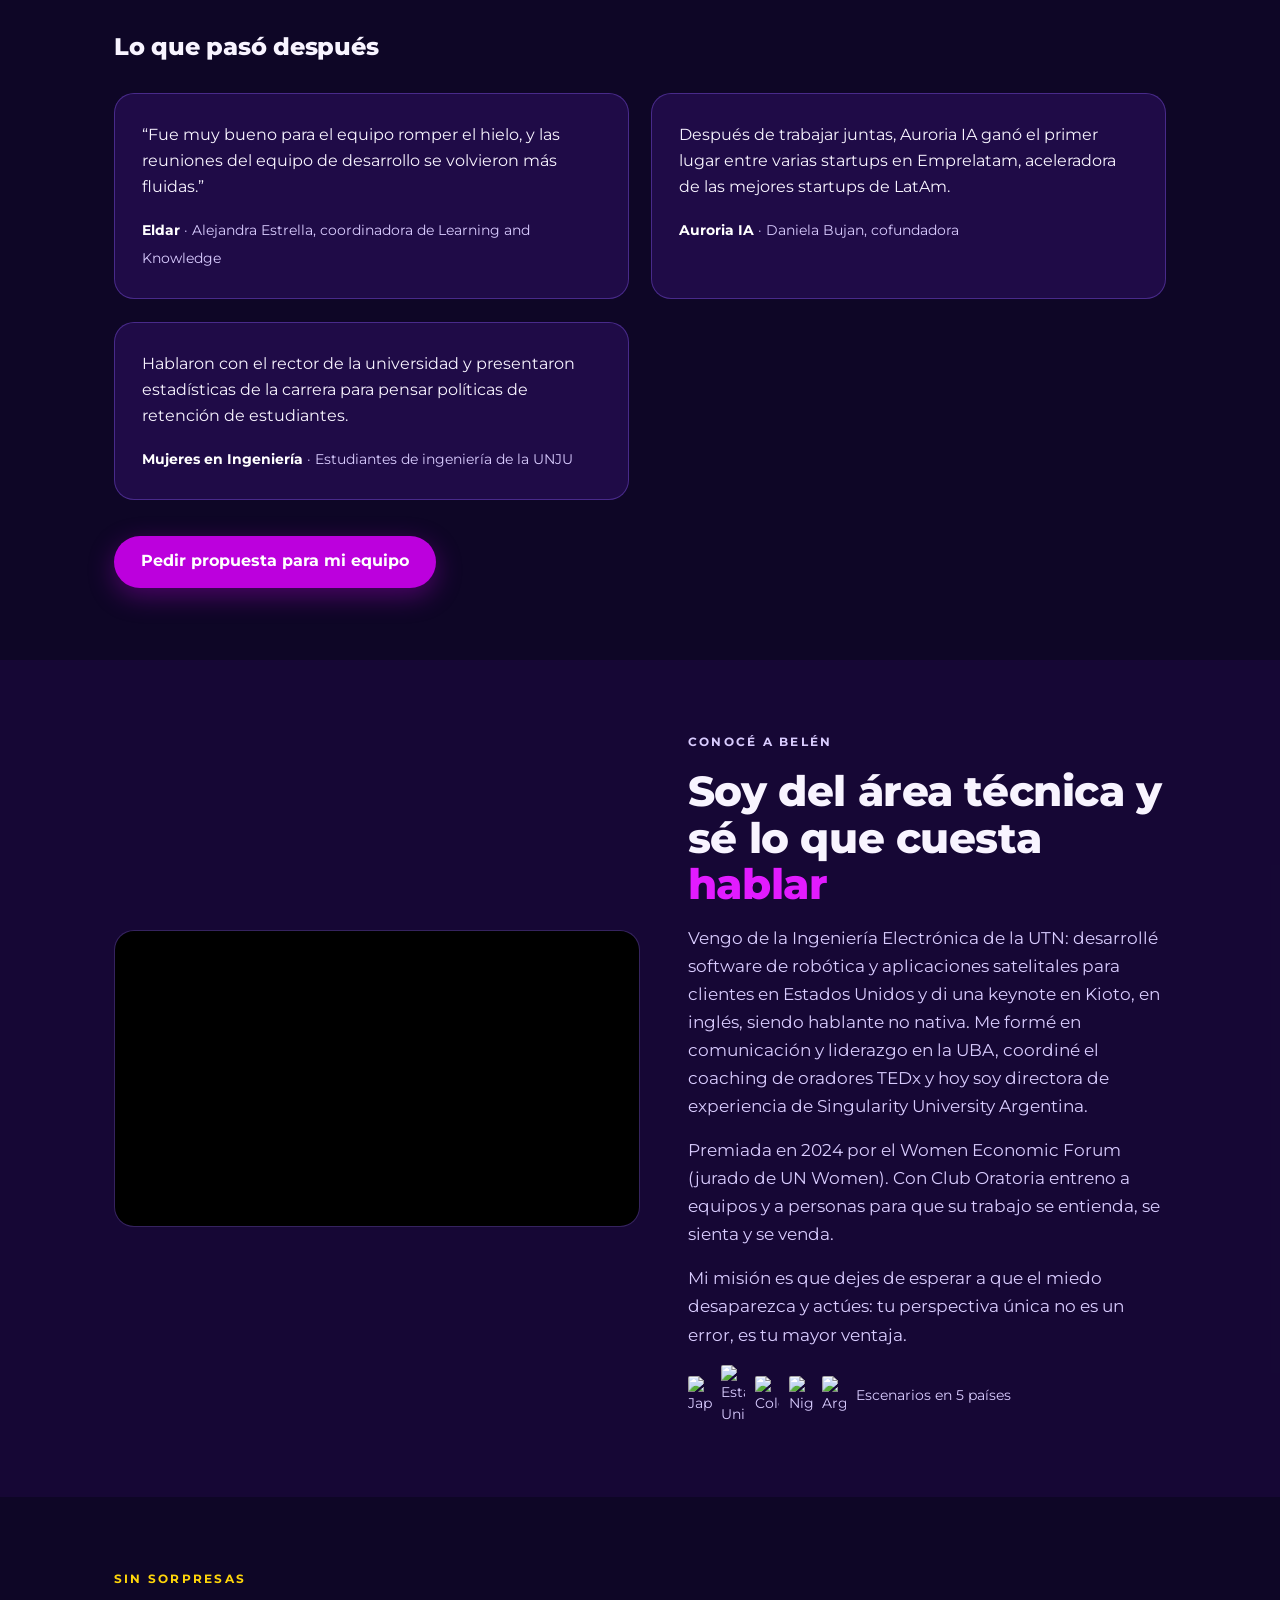
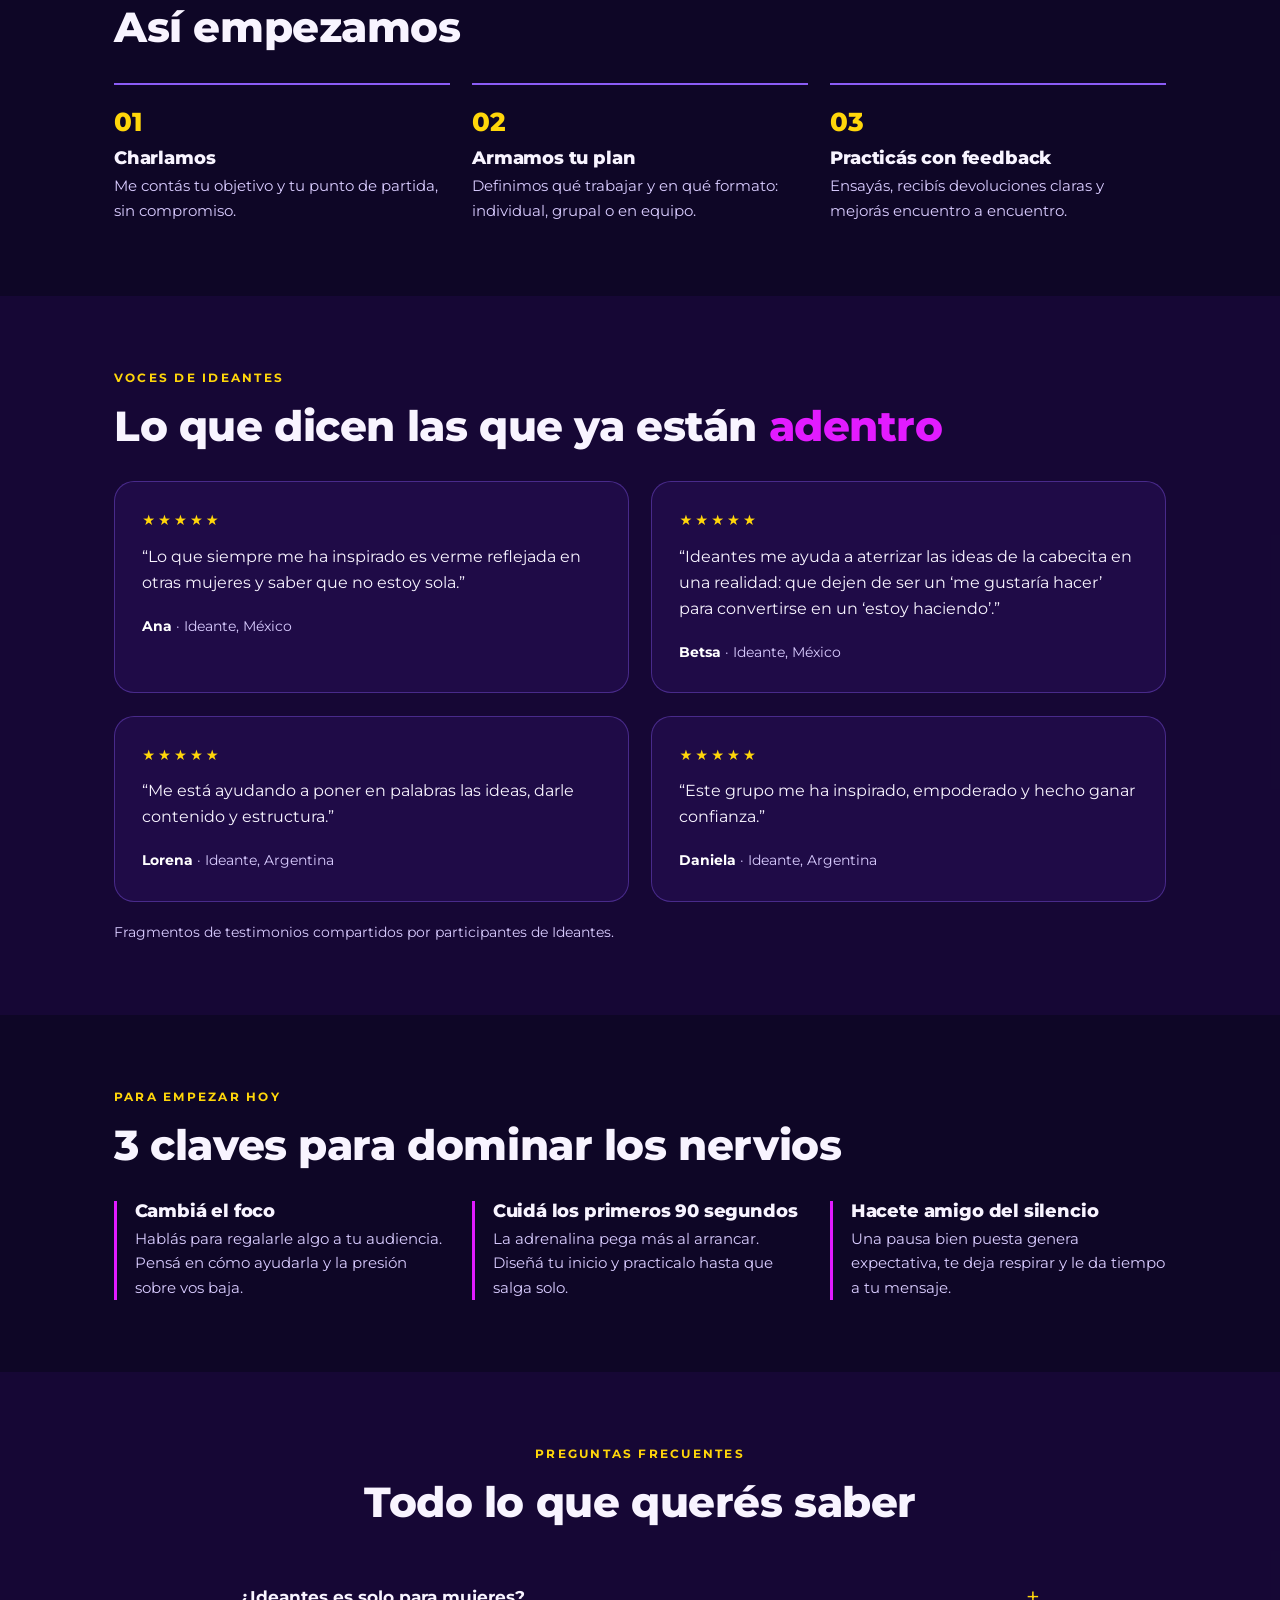
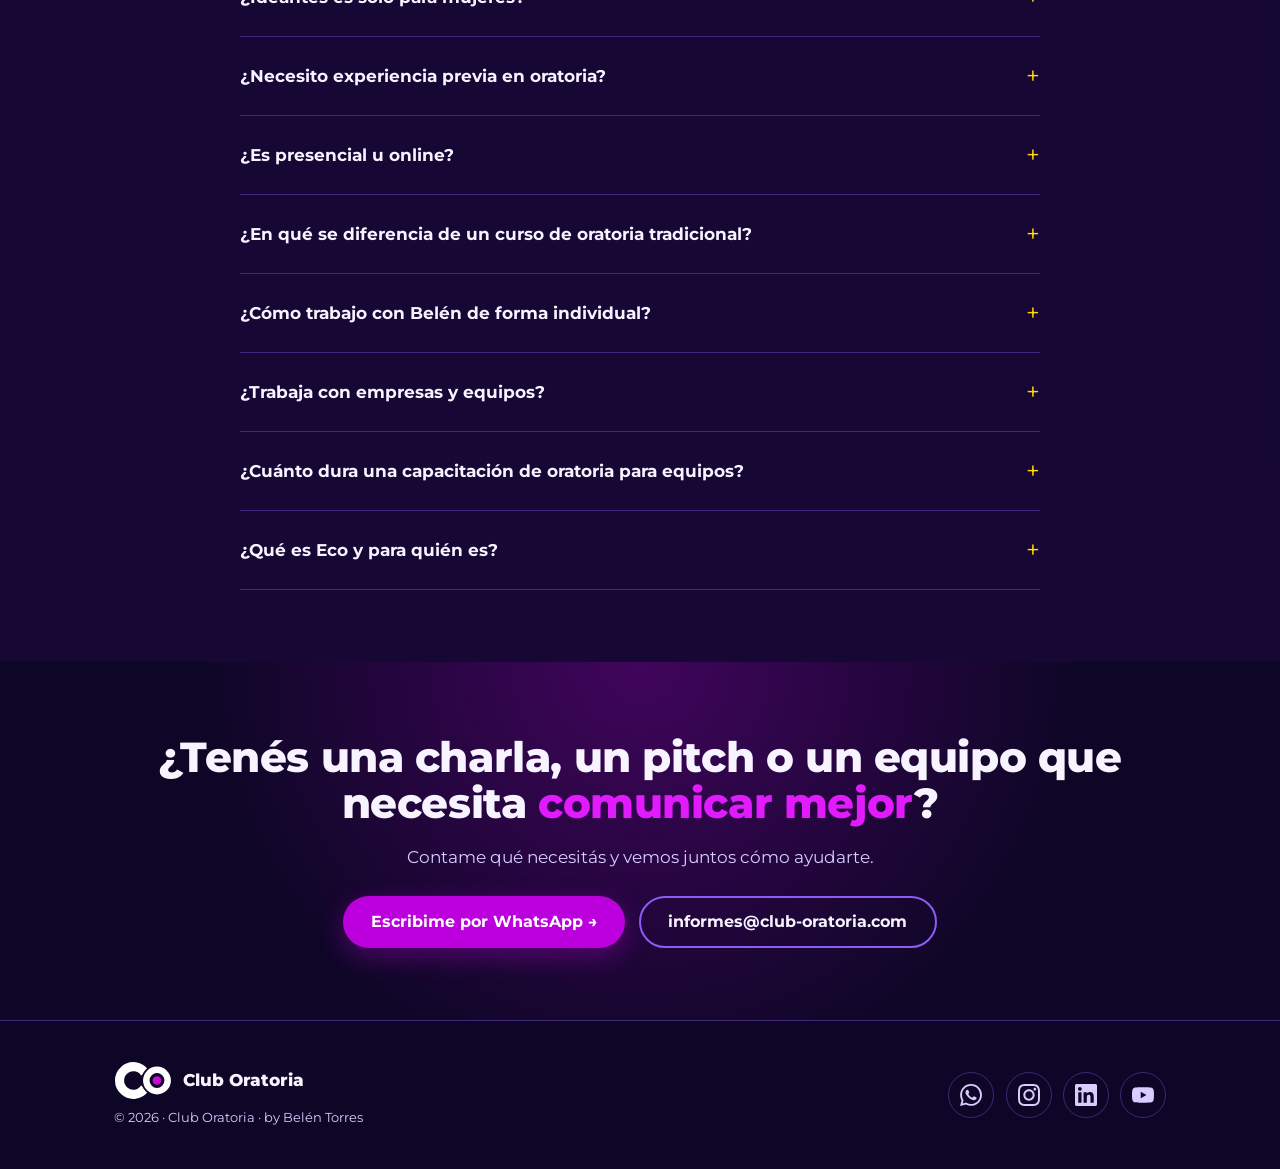
==== commit ada83fcd: "Rename index (7).html to index.html" ====
--- a/index.html
+++ b/index.html
@@ -3,12 +3,12 @@
 <head>
 <meta charset="UTF-8">
 <meta name="viewport" content="width=device-width, initial-scale=1.0">
-<title>Belén Torres – Coach de Oratoria y Comunicación | Club Oratoria</title>
-<meta name="description" content="Entrená tu voz con Belén Torres, ex coordinadora TEDx, alumni de Singularity University y speaker en 5 países. Mentorías 1 a 1, capacitaciones para equipos y la comunidad Ideantes. Buenos Aires y online.">
+<title>Coach de oratoria en Buenos Aires | Belén Torres – Club Oratoria</title>
+<meta name="description" content="Coach de oratoria en Buenos Aires y online: mentorías 1 a 1, capacitaciones para equipos tech y membresía Eco. Con Belén Torres, ex coordinadora TEDx.">
 <meta name="keywords" content="coach de oratoria, hablar en público, miedo a hablar en público, entrenadora de speakers, oratoria Argentina, Belén Torres, Club Oratoria, Ideantes, TEDx, capacitaciones oratoria empresas, comunicación efectiva">
 <meta name="author" content="Belén Torres">
 <meta name="robots" content="index, follow">
-<meta property="og:title" content="Belén Torres – Coach de Oratoria y Comunicación">
+<meta property="og:title" content="Coach de oratoria en Buenos Aires | Belén Torres – Club Oratoria">
 <meta property="og:description" content="Tu voz abre puertas. Entrenala con mentorías, capacitaciones para equipos e Ideantes.">
 <meta property="og:type" content="website">
 <meta property="og:url" content="https://www.club-oratoria.com">
@@ -20,14 +20,15 @@
 <link rel="icon" href="data:image/svg+xml,%3Csvg xmlns='http://www.w3.org/2000/svg' viewBox='250 510 1460 980'%3E%3Crect x='250' y='510' width='1460' height='980' rx='160' fill='%23150633'/%3E%3Cpath d='M1028 811A347 347 0 1 0 1028 1189' fill='none' stroke='white' stroke-width='230'/%3E%3Ccircle cx='1332' cy='1000' r='395' fill='%23150633'/%3E%3Ccircle cx='1332' cy='1000' r='269' fill='none' stroke='white' stroke-width='164'/%3E%3Ccircle cx='1332' cy='1000' r='110' fill='%23C90BD4'/%3E%3C/svg%3E">
 <script type="application/ld+json">
 {"@context":"https://schema.org","@graph":[
-{"@type":"Person","name":"Belén Torres","jobTitle":"Coach de Oratoria y Comunicación","description":"Entrenadora de speakers, ex coordinadora de oratoria TEDx, alumni de Singularity University y conferencista en 5 países.","url":"https://www.club-oratoria.com","image":"https://www.club-oratoria.com/preview.png","sameAs":["https://www.linkedin.com/in/anahi-belen-torres/","https://www.instagram.com/club_oratoria/","https://www.youtube.com/@club_oratoria"]},
-{"@type":"Organization","name":"Club Oratoria","url":"https://www.club-oratoria.com","founder":{"@type":"Person","name":"Belén Torres"},"contactPoint":{"@type":"ContactPoint","email":"informes@club-oratoria.com","contactType":"customer service"},"sameAs":["https://www.instagram.com/club_oratoria/","https://www.youtube.com/@club_oratoria"]},
+{"@type":"Person","@id":"https://www.club-oratoria.com/#belen","name":"Belén Torres","jobTitle":"Coach de Oratoria y Comunicación","description":"Coach de oratoria y comunicación, ex coordinadora de oratoria TEDx, directora de experiencia de Singularity University Argentina y conferencista en 5 países.","url":"https://www.club-oratoria.com","image":"https://www.club-oratoria.com/preview.png","knowsAbout":["oratoria","hablar en público","storytelling","comunicación para equipos técnicos","liderazgo"],"alumniOf":[{"@type":"CollegeOrUniversity","name":"Universidad Tecnológica Nacional"}],"sameAs":["https://www.linkedin.com/in/anahi-belen-torres/","https://www.instagram.com/club_oratoria/","https://www.youtube.com/@club_oratoria"]},
+{"@type":"ProfessionalService","@id":"https://www.club-oratoria.com/#org","name":"Club Oratoria","url":"https://www.club-oratoria.com","image":"https://www.club-oratoria.com/preview.png","description":"Coaching de oratoria y comunicación: mentorías 1 a 1, capacitaciones para equipos tech y la membresía Eco.","founder":{"@id":"https://www.club-oratoria.com/#belen"},"areaServed":[{"@type":"City","name":"Buenos Aires"},{"@type":"Country","name":"Argentina"}],"availableLanguage":"es","contactPoint":{"@type":"ContactPoint","email":"informes@club-oratoria.com","contactType":"customer service"},"sameAs":["https://www.instagram.com/club_oratoria/","https://www.youtube.com/@club_oratoria"],"makesOffer":{"@type":"Offer","name":"Eco, membresía mensual de oratoria y marca personal","price":"10000","priceCurrency":"ARS","url":"https://www.club-oratoria.com/#eco"}},
 {"@type":"FAQPage","mainEntity":[
 {"@type":"Question","name":"¿Ideantes es solo para mujeres?","acceptedAnswer":{"@type":"Answer","text":"Ideantes es una comunidad pensada para mujeres. Las mentorías, los talleres y las capacitaciones para equipos están abiertos a todas las personas."}},
 {"@type":"Question","name":"¿Necesito experiencia previa en oratoria?","acceptedAnswer":{"@type":"Answer","text":"No. Lo único que necesitás es una idea que quieras desarrollar y ganas de aprender a comunicarla con impacto."}},
 {"@type":"Question","name":"¿Es presencial u online?","acceptedAnswer":{"@type":"Answer","text":"Ideantes es 100% online y sincrónico, con encuentros en vivo cada 15 días. Las mentorías y capacitaciones pueden ser online o en Buenos Aires."}},
 {"@type":"Question","name":"¿Cómo trabajo con Belén de forma individual?","acceptedAnswer":{"@type":"Answer","text":"Escribí por WhatsApp o a informes@club-oratoria.com para consultar disponibilidad de mentorías 1 a 1 o mentoría en proyectos como charlas TED o pitches."}},
-{"@type":"Question","name":"¿Trabaja con empresas y equipos?","acceptedAnswer":{"@type":"Answer","text":"Sí. Dicta talleres de comunicación y oratoria para equipos y prepara a líderes para presentaciones de alto impacto."}}
+{"@type":"Question","name":"¿Trabaja con empresas y equipos?","acceptedAnswer":{"@type":"Answer","text":"Sí. Dicta talleres de comunicación y oratoria para equipos y prepara a líderes para presentaciones de alto impacto."}},
+{"@type":"Question","name":"¿Qué es Eco y para quién es?","acceptedAnswer":{"@type":"Answer","text":"Eco es la membresía accesible de Club Oratoria: por 10.000 ARS al mes tenés un encuentro temático en vivo cada 15 días, material de trabajo cada mes y feedback después de cada reunión. Cancelás cuando querés."}}
 ]}]}
 </script>
 <link rel="preconnect" href="https://fonts.googleapis.com">
@@ -90,9 +91,23 @@
 .card ul{list-style:none;color:var(--soft);font-size:.9rem;display:grid;gap:.35rem}
 .card li::before{content:"✓ ";color:var(--yel);font-weight:800}
 .card .btn{margin-top:auto}
-.eco{margin-top:1.4rem;display:flex;flex-wrap:wrap;align-items:center;justify-content:space-between;gap:1.2rem;background:rgba(188,0,221,.12);border:1px solid var(--line);border-radius:22px;padding:1.6rem 1.9rem}
-.eco h3{font-size:1.25rem}.eco p{color:var(--soft);font-size:.92rem;max-width:560px}
-.eco .price{font-size:1.5rem;font-weight:800;white-space:nowrap}.eco .price small{display:block;font-size:.75rem;font-weight:500;color:var(--soft)}
+/* eco */
+#eco{background:radial-gradient(circle at 12% 0,rgba(217,0,255,.2),transparent 55%)}
+.ec-grid{display:grid;grid-template-columns:1.3fr 1fr;gap:2.5rem;margin-top:2.2rem;align-items:start}
+.ec-list{display:grid;gap:1.5rem}
+.ec-item{border-left:3px solid var(--magt);padding-left:1.1rem}
+.ec-item h3{font-size:1.15rem;margin-bottom:.3rem}
+.ec-item p{color:var(--soft);font-size:.95rem}
+.ec-price{background:var(--card);border:1px solid var(--line);border-radius:22px;padding:2rem}
+.ec-amount{font-size:2.6rem;font-weight:800;line-height:1}
+.ec-amount small{font-size:.9rem;font-weight:500;color:var(--soft)}
+.ec-terms{color:var(--soft);font-size:.92rem;margin:.7rem 0 1.4rem}
+.ec-safe{font-size:.8rem;color:var(--soft);margin-top:.9rem}
+/* equipos */
+.grid2{display:grid;grid-template-columns:repeat(2,1fr);gap:1.4rem;margin-top:2rem}
+.sub{font-size:1.5rem;margin:3.2rem 0 1.2rem}
+.tgrid3{grid-template-columns:repeat(3,1fr)}
+.t .rs{font-size:1.02rem;line-height:1.6;margin-bottom:1rem}
 /* conocé a Belén */
 .about{display:grid;grid-template-columns:1.1fr 1fr;gap:3rem;align-items:center}
 .video{position:relative;padding-bottom:56.25%;height:0;border-radius:20px;overflow:hidden;border:1px solid var(--line);background:#000}
@@ -133,7 +148,9 @@
 footer .wrap{display:flex;justify-content:space-between;align-items:center;flex-wrap:wrap;gap:1.5rem}
 footer small{color:var(--soft);font-size:.82rem;display:block;margin-top:.4rem}
 .social{display:flex;gap:.7rem;flex-wrap:wrap}
-.social a{min-height:44px;display:inline-flex;align-items:center;padding:0 1rem;border:1px solid var(--line);border-radius:999px;font-size:.85rem;font-weight:600;text-decoration:none;color:var(--soft)}
+.social a{width:46px;height:46px;display:inline-flex;align-items:center;justify-content:center;border:1px solid var(--line);border-radius:50%;text-decoration:none;color:var(--soft);transition:transform .2s,border-color .2s,color .2s}
+.social a:hover{transform:translateY(-2px)}
+.social svg{width:22px;height:22px;fill:currentColor}
 .social a:hover{border-color:var(--yel);color:var(--yel)}
 .wa{position:fixed;right:1.2rem;bottom:1.2rem;z-index:60;width:58px;height:58px;border-radius:50%;background:#25D366;display:flex;align-items:center;justify-content:center;box-shadow:0 4px 20px rgba(37,211,102,.45)}
 @media(max-width:860px){
@@ -141,12 +158,14 @@
  .hero .wrap,.about{grid-template-columns:1fr;gap:2rem}
  .photo img{height:360px}.photo span{left:.8rem}
  .proof ul{grid-template-columns:1fr 1fr}
- .grid3,.steps,.tgrid,.claves{grid-template-columns:1fr}
+ .grid3,.steps,.tgrid,.claves,.ec-grid{grid-template-columns:1fr}
+ .ec-grid{gap:2rem}.ec-price{padding:1.5rem}
  .menu-btn{display:inline-flex;align-items:center}
  #menu{display:none;position:absolute;top:100%;left:0;right:0;flex-direction:column;align-items:stretch;gap:0;background:var(--bg);border-bottom:1px solid var(--line);padding:.5rem 1.5rem 1rem}
  #menu.open{display:flex}
  #menu a{display:block;padding:.9rem 0}
  #menu .btn{margin-top:.6rem}
+ .grid2,.tgrid3{grid-template-columns:1fr}
  footer .wrap{flex-direction:column;text-align:center}
 }
 @media(prefers-reduced-motion:reduce){html{scroll-behavior:auto}.btn{transition:none}}
@@ -163,6 +182,8 @@
 <button class="menu-btn" aria-expanded="false" aria-controls="menu">Menú</button>
 <ul id="menu">
 <li><a href="#caminos">Cómo trabajo</a></li>
+<li><a href="#eco">Eco</a></li>
+<li><a href="#equipos">Equipos</a></li>
 <li><a href="#belen">Conocé a Belén</a></li>
 <li><a href="#testimonios">Testimonios</a></li>
 <li><a href="#faq">Preguntas</a></li>
@@ -175,9 +196,9 @@
 <section class="hero" aria-label="Inicio">
 <div class="wrap">
 <div>
-<p class="eyebrow">Oratoria y comunicación · Buenos Aires y online</p>
+<p class="eyebrow">Coach de oratoria y comunicación · Buenos Aires y online</p>
 <h1>Tu voz abre puertas. <em>Entrenala.</em></h1>
-<p class="lead">Oratoria para profesionales, líderes, emprendedores y equipos. Entrená con Belén Torres, ex coordinadora TEDx, alumni de Singularity University y speaker en 5 países.</p>
+<p class="lead">Coaching de oratoria para profesionales, líderes, emprendedores y equipos. Entrená con Belén Torres, ex coordinadora TEDx, alumni de Singularity University y speaker en 5 países.</p>
 <div class="actions">
 <a class="btn btn-main" href="https://wa.me/541126789589?text=Hola%20Bel%C3%A9n%2C%20quiero%20contarte%20qu%C3%A9%20quiero%20lograr%20con%20mi%20voz." target="_blank" rel="noopener noreferrer">Contame qué querés lograr →</a>
 <a class="btn btn-out" href="#caminos">Ver cómo trabajo</a>
@@ -218,8 +239,8 @@
 <article class="card">
 <span class="tag">Para tu equipo</span>
 <h3>Capacitaciones y talleres</h3>
-<p>Líderes que hablan con impacto transforman organizaciones.</p>
-<ul><li>Talleres de comunicación y oratoria</li><li>Preparación de directivos</li><li>Grupos y equipos corporativos</li></ul>
+<p>Talleres de oratoria y comunicación para equipos tech y organizaciones, con casos reales del equipo.</p>
+<ul><li>Shadowing en reuniones reales</li><li>Taller “Líderes comunicativos”</li><li>Mentoría para PMs y Tech Leads</li></ul>
 <a class="btn btn-main" href="https://wa.me/541126789589?text=Hola%20Bel%C3%A9n%2C%20quiero%20pedir%20una%20propuesta%20de%20capacitaci%C3%B3n%20para%20mi%20equipo." target="_blank" rel="noopener noreferrer">Pedir propuesta</a>
 </article>
 <article class="card">
@@ -230,11 +251,56 @@
 <a class="btn btn-yel" href="https://wa.me/541126789589?text=Hola%20Bel%C3%A9n%2C%20quiero%20ser%20Ideante." target="_blank" rel="noopener noreferrer">Quiero ser Ideante</a>
 </article>
 </div>
-<div class="eco">
-<div><h3>Eco · para que tu voz resuene</h3><p>Una membresía accesible: una masterclass intensiva al mes, material de trabajo y comunidad. Cancelás cuando querés.</p></div>
-<div class="price">10.000 ARS<small>por mes</small></div>
+</div>
+</section>
+
+<section id="eco" aria-labelledby="t-eco">
+<div class="wrap">
+<p class="eyebrow">Membresía Eco</p>
+<h2 id="t-eco">Para que tu voz <em>resuene</em></h2>
+<p class="lead">Tenés ideas buenísimas, pero cuando las explicás suenan confusas. Es tu proyecto, hay mucho en juego y aparece el miedo a no dar el mensaje correcto. En Eco lo trabajamos en vivo, con práctica real y feedback honesto.</p>
+<div class="ec-grid">
+<div class="ec-list">
+<div class="ec-item"><h3>Un encuentro temático cada 15 días</h3><p>En vivo y online. Cada ciclo trabaja un tema distinto, como el miedo escénico o el pitch de tu proyecto, y practicás con otras personas que están en lo mismo.</p></div>
+<div class="ec-item"><h3>Material de trabajo cada mes</h3><p>Ejercicios y herramientas para practicar entre encuentros. La voz se entrena con práctica, no leyendo.</p></div>
+<div class="ec-item"><h3>Feedback después de cada reunión</h3><p>Te cuento qué funcionó y en qué trabajar, de forma clara y honesta.</p></div>
+</div>
+<aside class="ec-price" aria-label="Precio de Eco">
+<p class="ec-amount">10.000 ARS <small>por mes</small></p>
+<p class="ec-terms">Cancelás cuando querés.</p>
 <script>function importHotmart(){var s=document.createElement('script');s.src='https://static.hotmart.com/checkout/widget.min.js';document.head.appendChild(s)}importHotmart();</script>
 <a onclick="return false;" href="https://pay.hotmart.com/M104217722L?checkoutMode=2" class="hotmart-fb hotmart__button-checkout btn btn-yel" style="display:inline-flex !important;background:var(--yel) !important;color:#150633 !important;padding:0 1.7rem !important;border-radius:999px !important;text-decoration:none !important;font-weight:700 !important;min-height:52px !important;align-items:center !important;border:none !important;box-shadow:none !important;text-shadow:none !important">Unirme a Eco →</a>
+<p class="ec-safe">El pago se hace de forma segura con Hotmart.</p>
+</aside>
+</div>
+</div>
+</section>
+
+<section id="equipos" aria-labelledby="t-equipos">
+<div class="wrap">
+<p class="eyebrow">Para equipos tech</p>
+<h2 id="t-equipos">Oratoria y comunicación para equipos <em>técnicos</em></h2>
+<p class="lead">Las mejores soluciones tecnológicas necesitan la mejor comunicación para brillar. Entreno a equipos de desarrollo, PMs y Tech Leads para que sus demos, reuniones y conversaciones con clientes se entiendan, se sientan y se vendan.</p>
+<div class="grid2">
+<article class="card"><span class="tag">Primer paso</span><h3>Shadowing en reuniones reales</h3><p>2 semanas, 4 a 6 reuniones. Me sumo a la daily o a las demos y entrego un informe con una devolución en el día.</p></article>
+<article class="card"><span class="tag">Taller</span><h3>Líderes comunicativos</h3><p>3 encuentros para 15 a 20 personas. En español, con práctica puntual de small talk en inglés y casos reales del equipo.</p></article>
+<article class="card"><span class="tag">1 a 1</span><h3>Mentoría para PMs y Tech Leads</h3><p>4 sesiones de 60 minutos, una cada 15 días, sobre su rol, sus demos y sus conversaciones con el cliente.</p></article>
+<article class="card"><span class="tag">Programa completo</span><h3>De la observación al resultado</h3><p>Unas 8 semanas: shadowing, taller, mentorías y una medición final contra la línea de base.</p></article>
+</div>
+<h3 class="sub">Mi método: Identidad, Estructura, Impacto</h3>
+<div class="claves">
+<div class="clave"><h3>Identidad</h3><p>Los valores de la empresa y la historia del equipo: qué somos y qué queremos que el cliente recuerde.</p></div>
+<div class="clave"><h3>Estructura</h3><p>Demos, pitches y reuniones con relato: problema, desafío técnico, solución y valor.</p></div>
+<div class="clave"><h3>Impacto</h3><p>Mensaje ajustado a cada rol y a cada cliente de EE. UU., con práctica de small talk.</p></div>
+</div>
+<h3 class="sub">Lo que pasó después</h3>
+<div class="tgrid tgrid3">
+<figure class="t"><blockquote>“Fue muy bueno para el equipo romper el hielo, y las reuniones del equipo de desarrollo se volvieron más fluidas.”</blockquote><figcaption><cite><b>Eldar</b> · Alejandra Estrella, coordinadora de Learning and Knowledge</cite></figcaption></figure>
+<figure class="t"><p class="rs">Después de trabajar juntas, Auroria IA ganó el primer lugar entre varias startups en Emprelatam, aceleradora de las mejores startups de LatAm.</p><figcaption><cite><b>Auroria IA</b> · Daniela Bujan, cofundadora</cite></figcaption></figure>
+<figure class="t"><p class="rs">Hablaron con el rector de la universidad y presentaron estadísticas de la carrera para pensar políticas de retención de estudiantes.</p><figcaption><cite><b>Mujeres en Ingeniería</b> · Estudiantes de ingeniería de la UNJU</cite></figcaption></figure>
+</div>
+<div class="actions" style="margin-top:2.2rem">
+<a class="btn btn-main" href="https://wa.me/541126789589?text=Hola%20Bel%C3%A9n%2C%20quiero%20pedir%20una%20propuesta%20de%20capacitaci%C3%B3n%20para%20mi%20equipo." target="_blank" rel="noopener noreferrer">Pedir propuesta para mi equipo</a>
 </div>
 </div>
 </section>
@@ -244,8 +310,9 @@
 <div class="video"><iframe src="https://www.youtube.com/embed/CCRZLchf7Vc" title="Club Oratoria: dominá el lenguaje y persuadí con éxito" loading="lazy" allow="accelerometer; clipboard-write; encrypted-media; gyroscope; picture-in-picture" allowfullscreen></iframe></div>
 <div>
 <p class="eyebrow">Conocé a Belén</p>
-<h2 id="t-belen">Hola, soy <em>Belén</em></h2>
-<p>Hace más de 8 años entreno voces, desde equipos de empresas hasta speakers que suben a un escenario TEDx. Trabajo con herramientas concretas, práctica real y feedback honesto.</p>
+<h2 id="t-belen">Soy del área técnica y sé lo que cuesta <em>hablar</em></h2>
+<p>Vengo de la Ingeniería Electrónica de la UTN: desarrollé software de robótica y aplicaciones satelitales para clientes en Estados Unidos y di una keynote en Kioto, en inglés, siendo hablante no nativa. Me formé en comunicación y liderazgo en la UBA, coordiné el coaching de oradores TEDx y hoy soy directora de experiencia de Singularity University Argentina.</p>
+<p>Premiada en 2024 por el Women Economic Forum (jurado de UN Women). Con Club Oratoria entreno a equipos y a personas para que su trabajo se entienda, se sienta y se venda.</p>
 <p>Mi misión es que dejes de esperar a que el miedo desaparezca y actúes: tu perspectiva única no es un error, es tu mayor ventaja.</p>
 <div class="flags"><img src="https://flagcdn.com/w40/jp.png" alt="Japón" width="24"><img src="https://flagcdn.com/w40/us.png" alt="Estados Unidos" width="24"><img src="https://flagcdn.com/w40/co.png" alt="Colombia" width="24"><img src="https://flagcdn.com/w40/ng.png" alt="Nigeria" width="24"><img src="https://flagcdn.com/w40/ar.png" alt="Argentina" width="24"><span>Escenarios en 5 países</span></div>
 </div>
@@ -301,7 +368,8 @@
 <details><summary>¿En qué se diferencia de un curso de oratoria tradicional?</summary><p>No solo aprendés técnica: construís tu mensaje desde tu historia, practicás en un entorno seguro, recibís feedback real y sumás una comunidad que te sostiene.</p></details>
 <details><summary>¿Cómo trabajo con Belén de forma individual?</summary><p>Escribile por <a href="https://wa.me/541126789589?text=Hola%20Bel%C3%A9n%2C%20quiero%20consultar%20por%20una%20mentor%C3%ADa." target="_blank" rel="noopener noreferrer">WhatsApp</a> o a <a href="mailto:informes@club-oratoria.com">informes@club-oratoria.com</a> para consultar disponibilidad de mentorías 1 a 1 o de mentoría en proyectos como charlas TED o pitches.</p></details>
 <details><summary>¿Trabaja con empresas y equipos?</summary><p>Sí. Dicta talleres de comunicación y oratoria para equipos y prepara a líderes y directivos para presentaciones de alto impacto. Pedí una propuesta por <a href="https://wa.me/541126789589?text=Hola%20Bel%C3%A9n%2C%20quiero%20pedir%20una%20propuesta%20para%20mi%20equipo." target="_blank" rel="noopener noreferrer">WhatsApp</a> o por mail.</p></details>
-<details><summary>¿Qué es Eco y para quién es?</summary><p>Eco es la membresía accesible de Club Oratoria: por 10.000 ARS al mes accedés a una masterclass mensual, material de trabajo y una comunidad. Es una forma de empezar a trabajar tu voz sin una inversión grande.</p></details>
+<details><summary>¿Cuánto dura una capacitación de oratoria para equipos?</summary><p>Depende del objetivo. Puede ser un shadowing de 2 semanas para diagnosticar, un taller de 3 encuentros o un programa completo de unas 8 semanas, con medición final contra la línea de base.</p></details>
+<details><summary>¿Qué es Eco y para quién es?</summary><p>Eco es la membresía accesible de Club Oratoria. Por 10.000 ARS al mes tenés un encuentro temático en vivo cada 15 días, material de trabajo cada mes y feedback después de cada reunión. Es para quien tiene una idea o un proyecto que comunicar y quiere practicar con constancia, sin una inversión grande. Cancelás cuando querés.</p></details>
 </div>
 </div>
 </section>
@@ -324,10 +392,10 @@
 <div class="wrap">
 <div><a class="brand" href="#" aria-label="Club Oratoria, volver arriba"><svg class="logo" width="58" height="39" aria-hidden="true"><use href="#co"/></svg>Club Oratoria</a><small>© <span id="y">2026</span> · Club Oratoria · by Belén Torres</small></div>
 <div class="social">
-<a href="https://wa.me/541126789589" target="_blank" rel="noopener noreferrer">WhatsApp</a>
-<a href="https://www.instagram.com/club_oratoria/" target="_blank" rel="noopener noreferrer">Instagram</a>
-<a href="https://www.linkedin.com/in/anahi-belen-torres/" target="_blank" rel="noopener noreferrer">LinkedIn</a>
-<a href="https://www.youtube.com/@club_oratoria" target="_blank" rel="noopener noreferrer">YouTube</a>
+<a href="https://wa.me/541126789589" target="_blank" rel="noopener noreferrer" aria-label="WhatsApp" title="WhatsApp"><svg viewBox="0 0 24 24" aria-hidden="true"><path d="M17.472 14.382c-.297-.149-1.758-.867-2.03-.967-.273-.099-.471-.148-.67.15-.197.297-.767.966-.94 1.164-.173.199-.347.223-.644.075-.297-.15-1.255-.463-2.39-1.475-.883-.788-1.48-1.761-1.653-2.059-.173-.297-.018-.458.13-.606.134-.133.298-.347.446-.52.149-.174.198-.298.298-.497.099-.198.05-.371-.025-.52-.075-.149-.669-1.612-.916-2.207-.242-.579-.487-.5-.669-.51-.173-.008-.371-.01-.57-.01-.198 0-.52.074-.792.372-.272.297-1.04 1.016-1.04 2.479 0 1.462 1.065 2.875 1.213 3.074.149.198 2.096 3.2 5.077 4.487.709.306 1.262.489 1.694.625.712.227 1.36.195 1.871.118.571-.085 1.758-.719 2.006-1.413.248-.694.248-1.289.173-1.413-.074-.124-.272-.198-.57-.347m-5.421 7.403h-.004a9.87 9.87 0 01-5.031-1.378l-.361-.214-3.741.982.998-3.648-.235-.374a9.86 9.86 0 01-1.51-5.26c.001-5.45 4.436-9.884 9.888-9.884 2.64 0 5.122 1.03 6.988 2.898a9.825 9.825 0 012.893 6.994c-.003 5.45-4.437 9.884-9.885 9.884m8.413-18.297A11.815 11.815 0 0012.05 0C5.495 0 .16 5.335.157 11.892c0 2.096.547 4.142 1.588 5.945L.057 24l6.305-1.654a11.882 11.882 0 005.683 1.448h.005c6.554 0 11.89-5.335 11.893-11.893a11.821 11.821 0 00-3.48-8.413z"/></svg></a>
+<a href="https://www.instagram.com/club_oratoria/" target="_blank" rel="noopener noreferrer" aria-label="Instagram" title="Instagram"><svg viewBox="0 0 24 24" aria-hidden="true"><path d="M12 2.163c3.204 0 3.584.012 4.85.07 3.252.148 4.771 1.691 4.919 4.919.058 1.265.069 1.645.069 4.849 0 3.205-.012 3.584-.069 4.849-.149 3.225-1.664 4.771-4.919 4.919-1.266.058-1.644.07-4.85.07-3.204 0-3.584-.012-4.849-.07-3.26-.149-4.771-1.699-4.919-4.92-.058-1.265-.07-1.644-.07-4.849 0-3.204.013-3.583.07-4.849.149-3.227 1.664-4.771 4.919-4.919 1.266-.057 1.645-.069 4.849-.069zm0-2.163c-3.259 0-3.667.014-4.947.072-4.358.2-6.78 2.618-6.98 6.98-.059 1.281-.073 1.689-.073 4.948 0 3.259.014 3.668.072 4.948.2 4.358 2.618 6.78 6.98 6.98 1.281.058 1.689.072 4.948.072 3.259 0 3.668-.014 4.948-.072 4.354-.2 6.782-2.618 6.979-6.98.059-1.28.073-1.689.073-4.948 0-3.259-.014-3.667-.072-4.947-.196-4.354-2.617-6.78-6.979-6.98-1.281-.059-1.69-.073-4.949-.073zm0 5.838c-3.403 0-6.162 2.759-6.162 6.162s2.759 6.163 6.162 6.163 6.162-2.759 6.162-6.163c0-3.403-2.759-6.162-6.162-6.162zm0 10.162c-2.209 0-4-1.79-4-4 0-2.209 1.791-4 4-4s4 1.791 4 4c0 2.21-1.791 4-4 4zm6.406-11.845c-.796 0-1.441.645-1.441 1.44s.645 1.44 1.441 1.44c.795 0 1.439-.645 1.439-1.44s-.644-1.44-1.439-1.44z"/></svg></a>
+<a href="https://www.linkedin.com/in/anahi-belen-torres/" target="_blank" rel="noopener noreferrer" aria-label="LinkedIn" title="LinkedIn"><svg viewBox="0 0 24 24" aria-hidden="true"><path d="M20.447 20.452h-3.554v-5.569c0-1.328-.027-3.037-1.852-3.037-1.853 0-2.136 1.445-2.136 2.939v5.667H9.351V9h3.414v1.561h.046c.477-.9 1.637-1.85 3.37-1.85 3.601 0 4.267 2.37 4.267 5.455v6.286zM5.337 7.433c-1.144 0-2.063-.926-2.063-2.065 0-1.138.92-2.063 2.063-2.063 1.14 0 2.064.925 2.064 2.063 0 1.139-.925 2.065-2.064 2.065zm1.782 13.019H3.555V9h3.564v11.452zM22.225 0H1.771C.792 0 0 .774 0 1.729v20.542C0 23.227.792 24 1.771 24h20.451C23.2 24 24 23.227 24 22.271V1.729C24 .774 23.2 0 22.222 0h.003z"/></svg></a>
+<a href="https://www.youtube.com/@club_oratoria" target="_blank" rel="noopener noreferrer" aria-label="YouTube" title="YouTube"><svg viewBox="0 0 24 24" aria-hidden="true"><path d="M23.498 6.186a3.016 3.016 0 0 0-2.122-2.136C19.505 3.545 12 3.545 12 3.545s-7.505 0-9.377.505A3.017 3.017 0 0 0 .502 6.186C0 8.07 0 12 0 12s0 3.93.502 5.814a3.016 3.016 0 0 0 2.122 2.136c1.871.505 9.376.505 9.376.505s7.505 0 9.377-.505a3.015 3.015 0 0 0 2.122-2.136C24 15.93 24 12 24 12s0-3.93-.502-5.814zM9.545 15.568V8.432L15.818 12l-6.273 3.568z"/></svg></a>
 </div>
 </div>
 </footer>
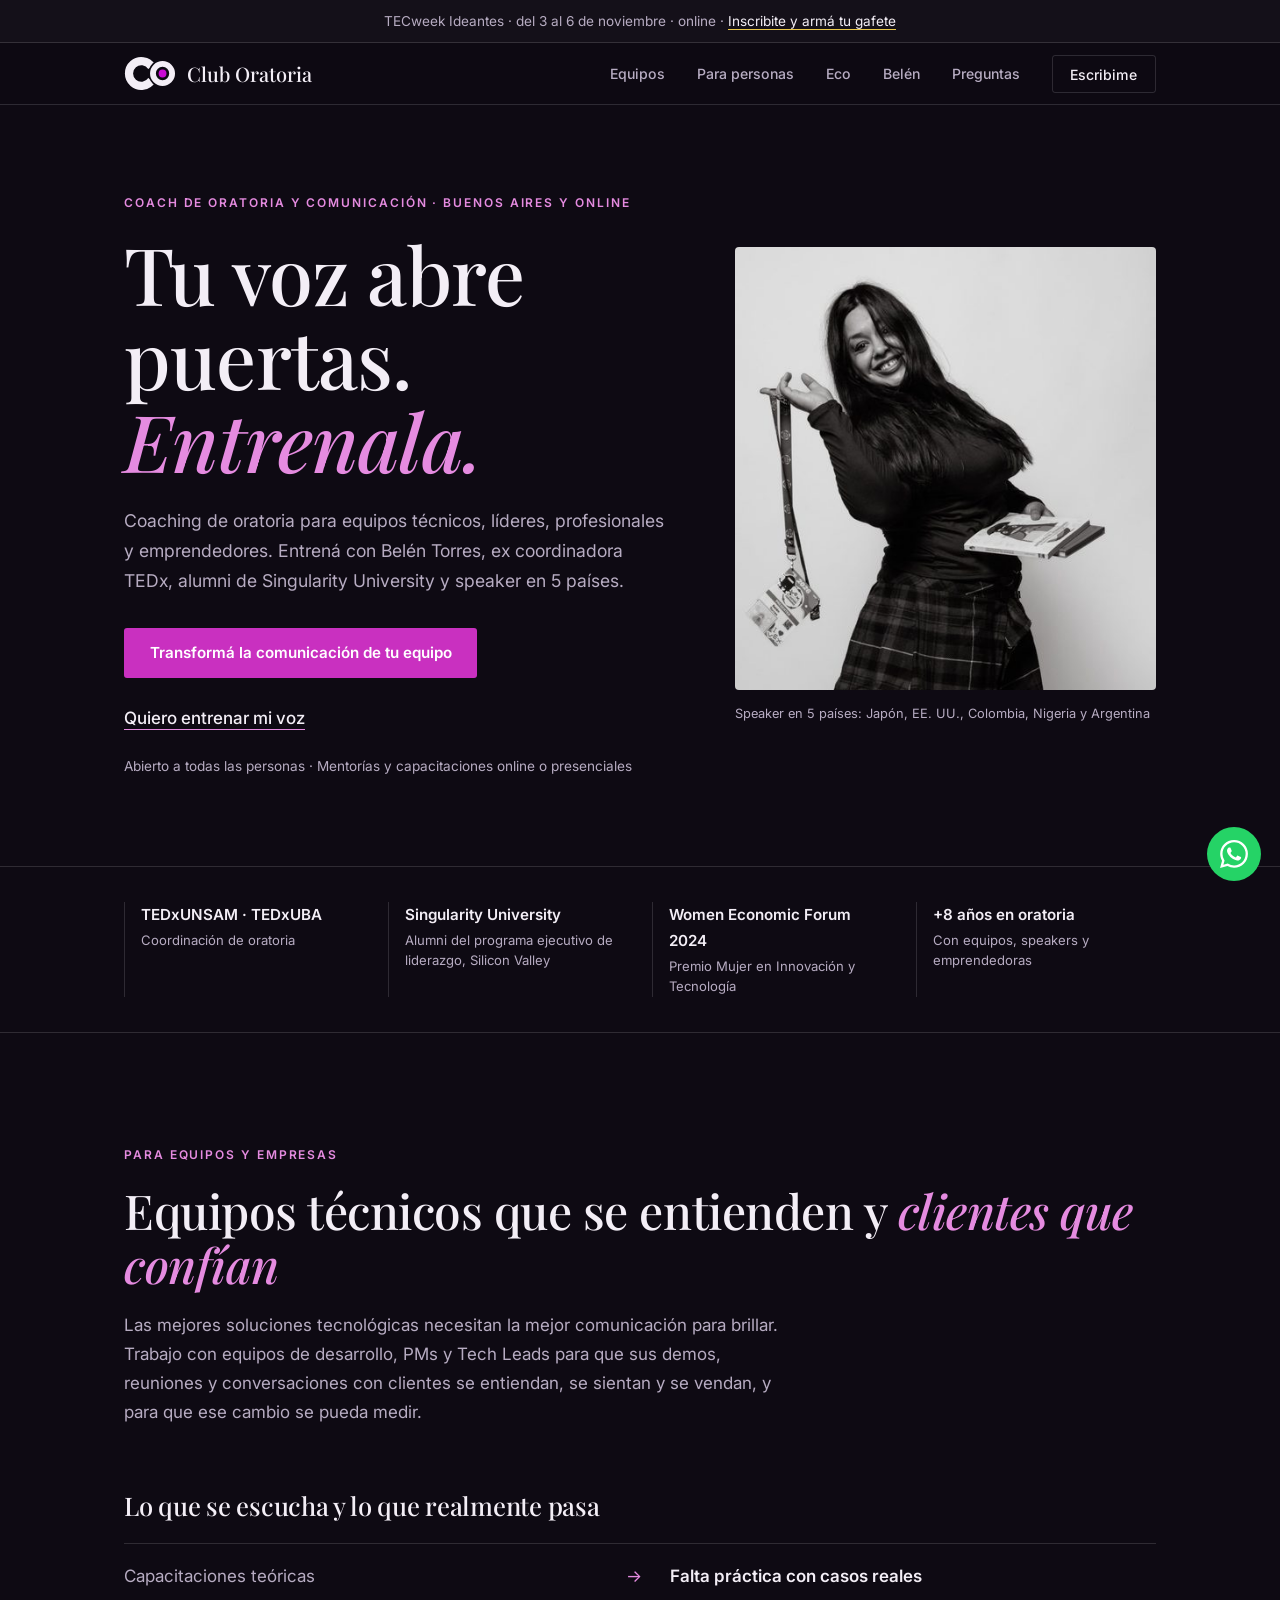
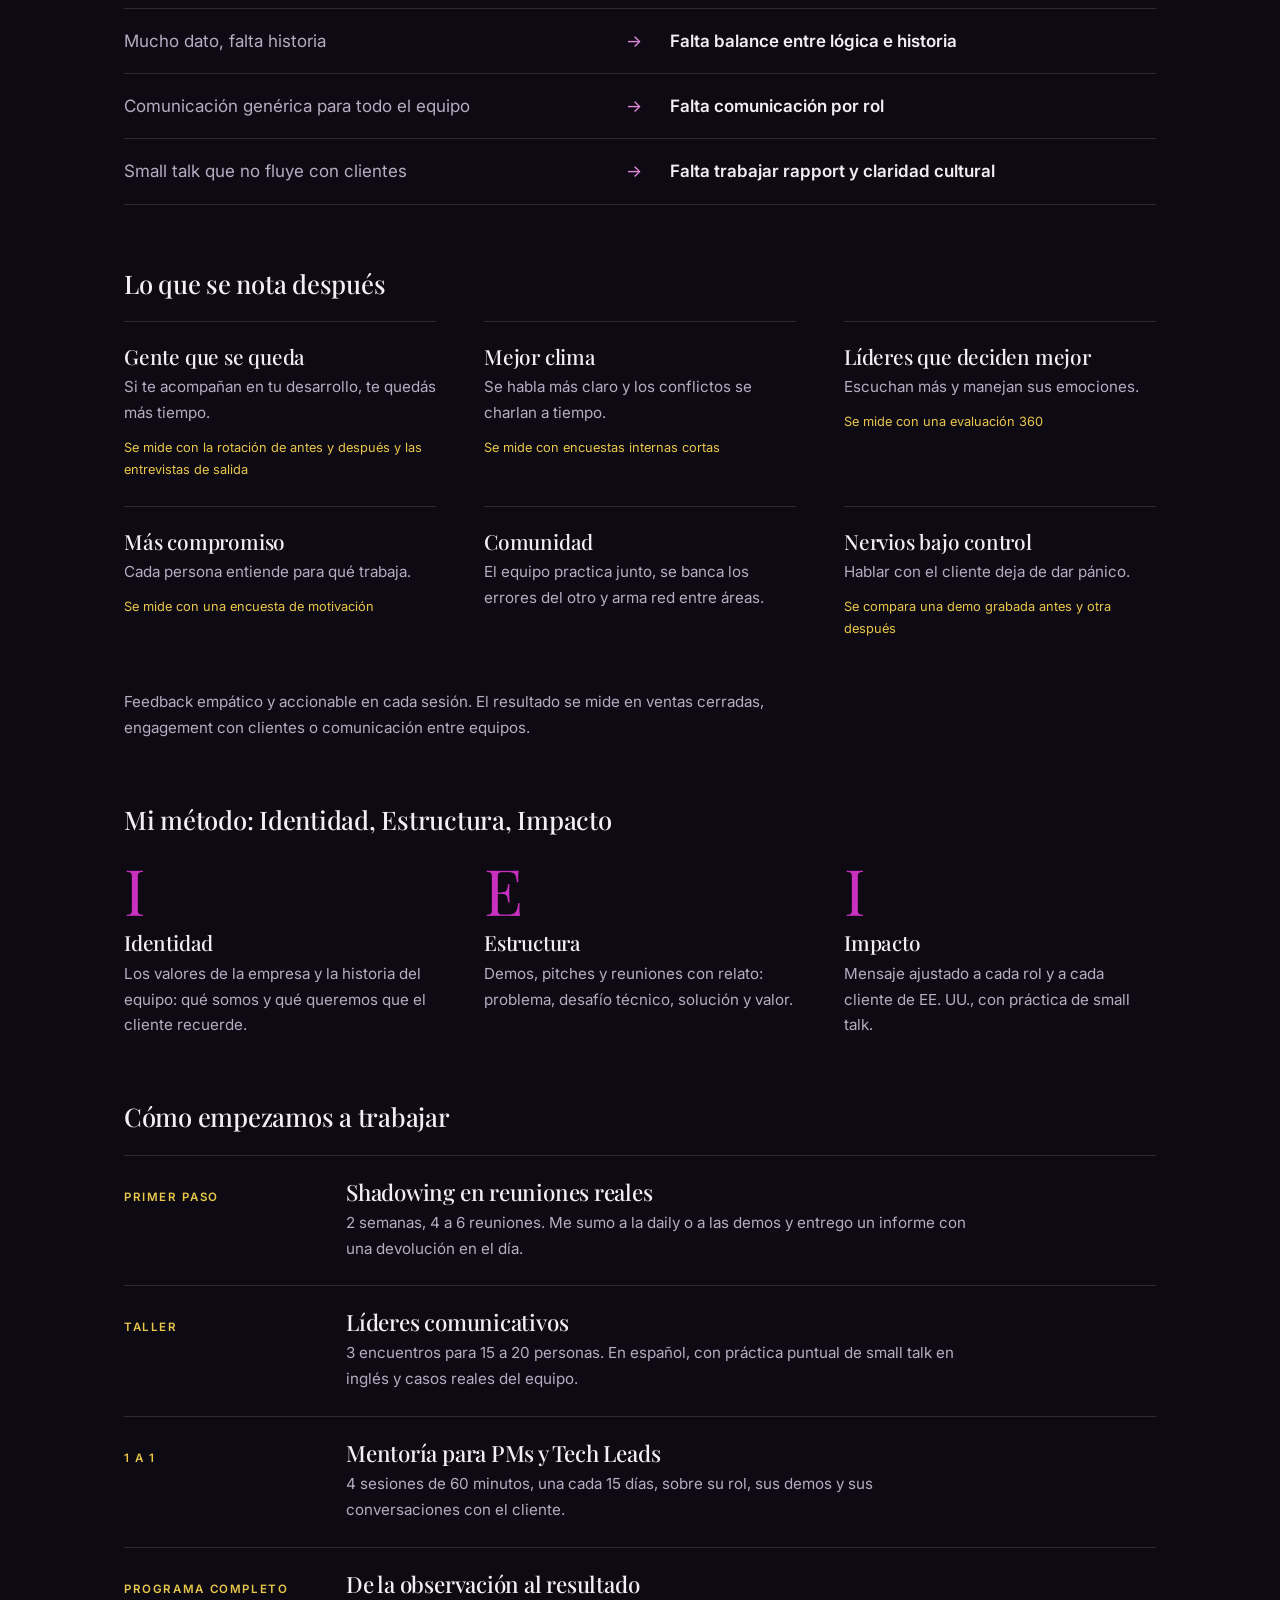
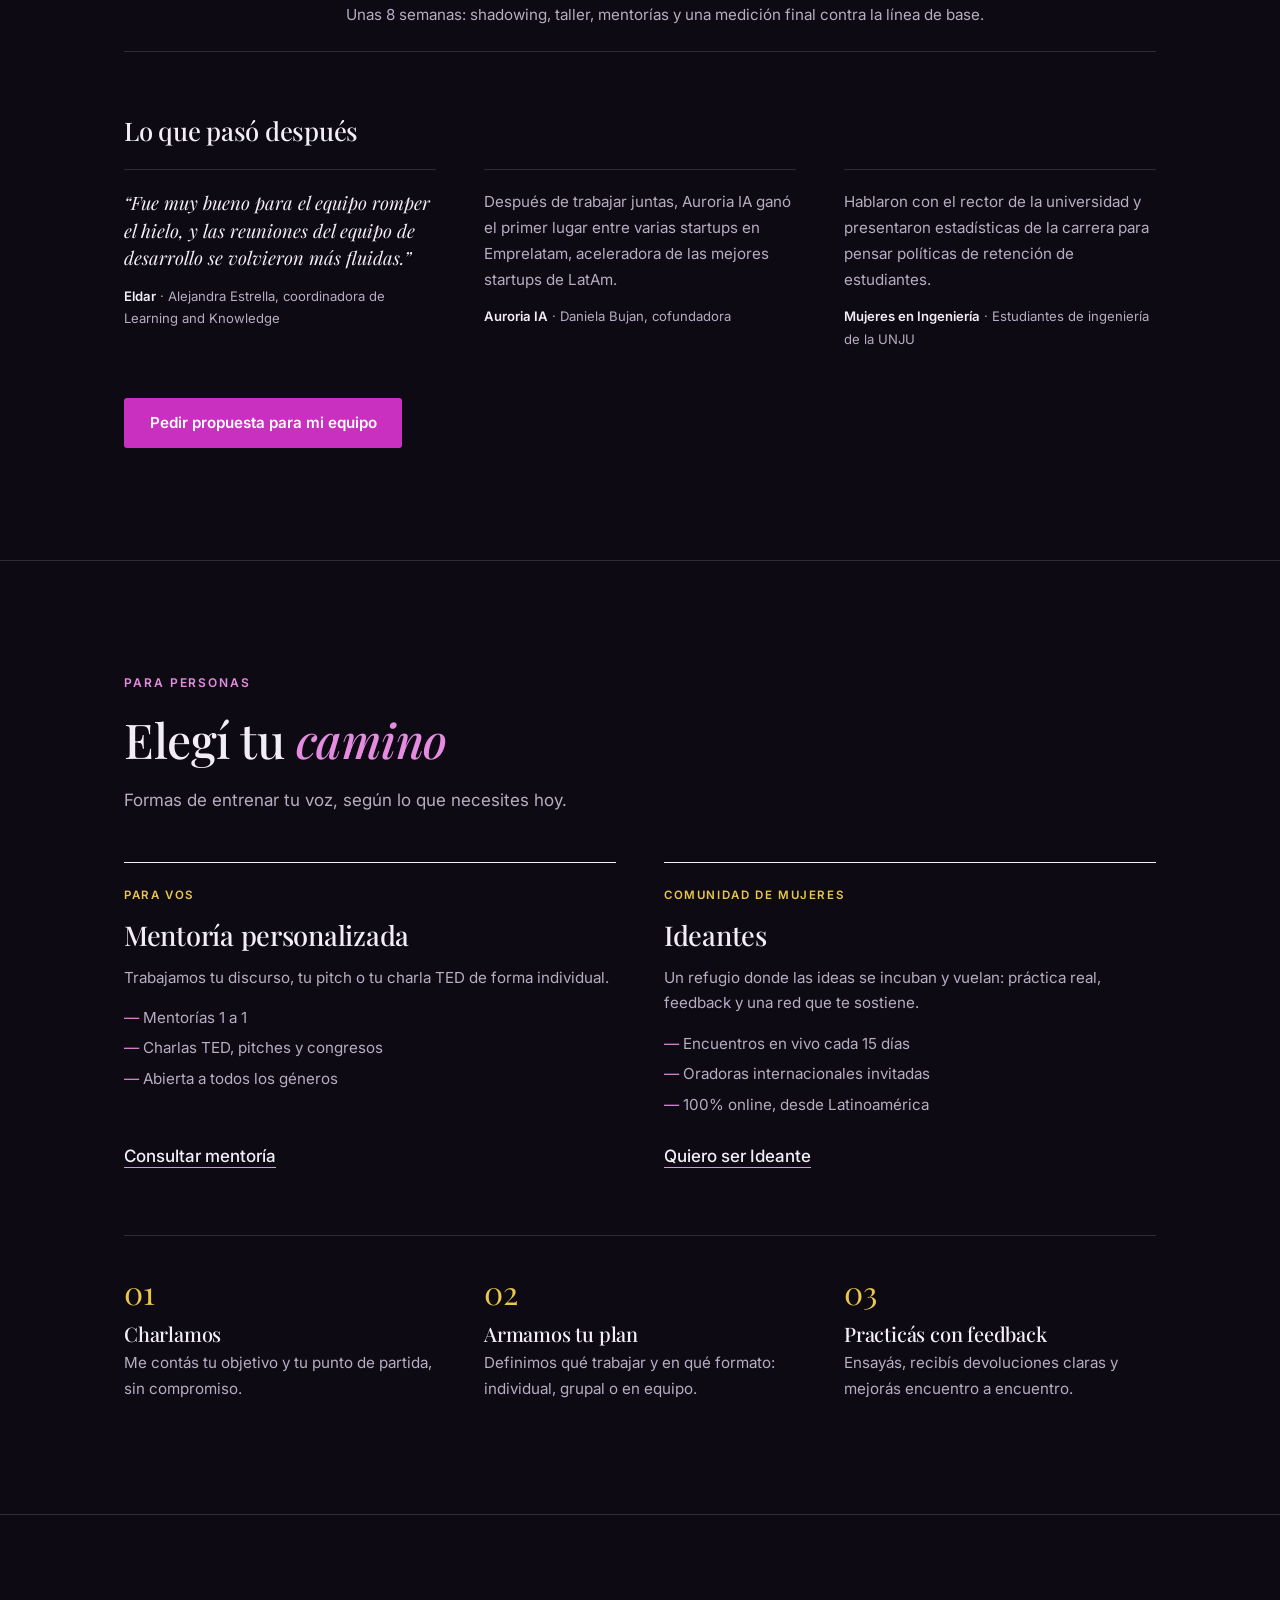
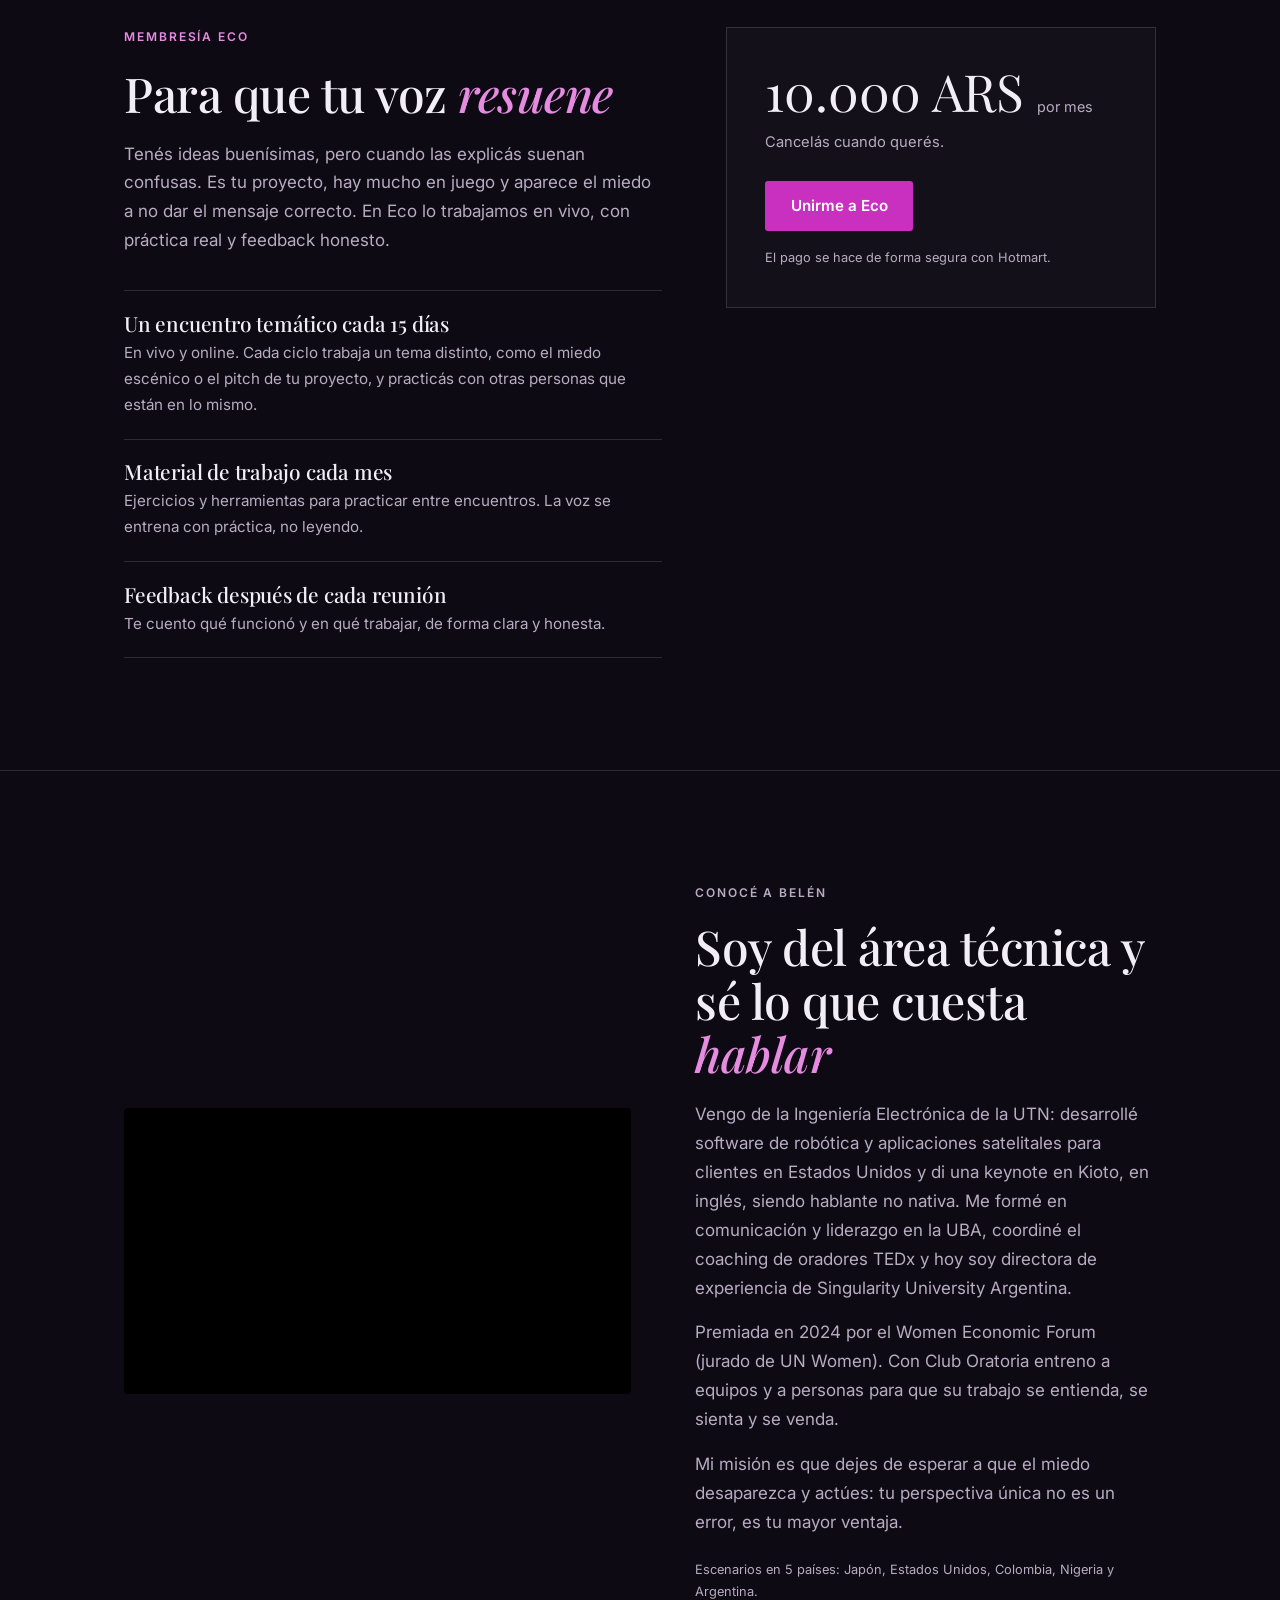
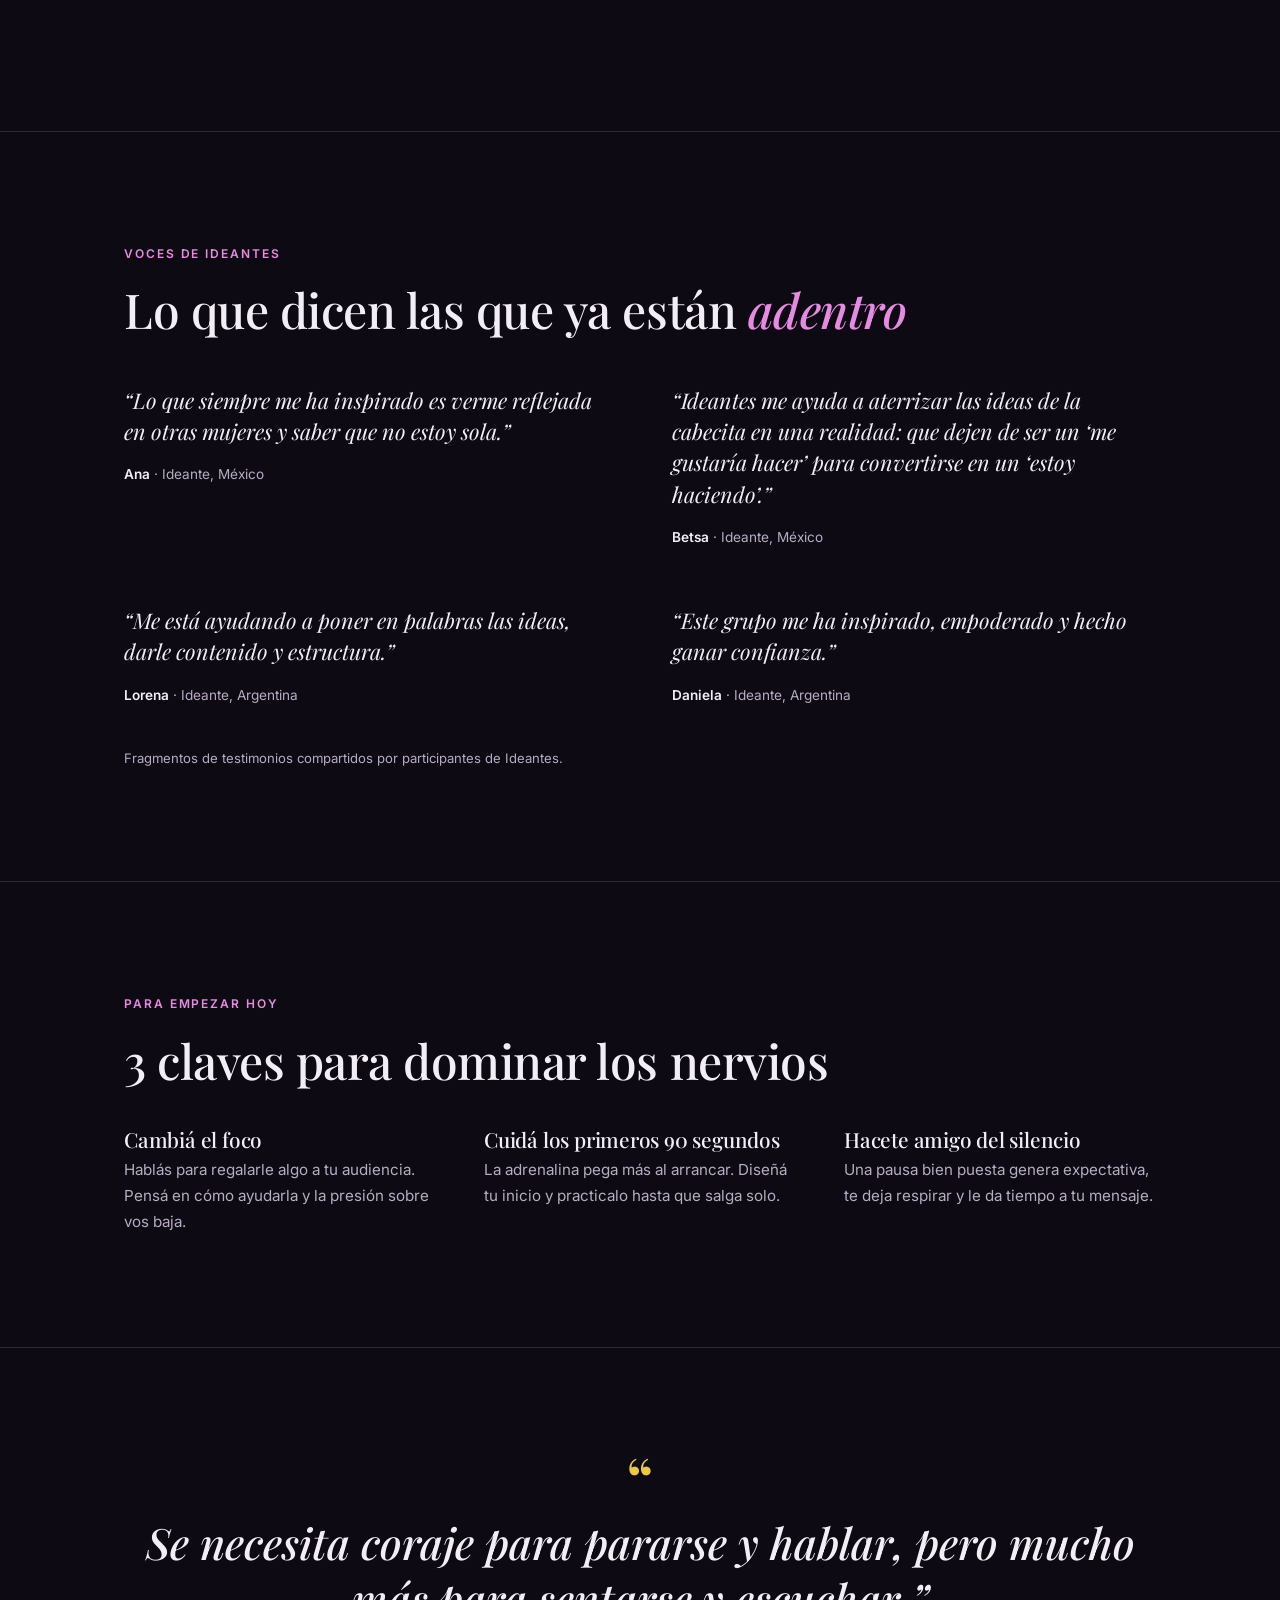
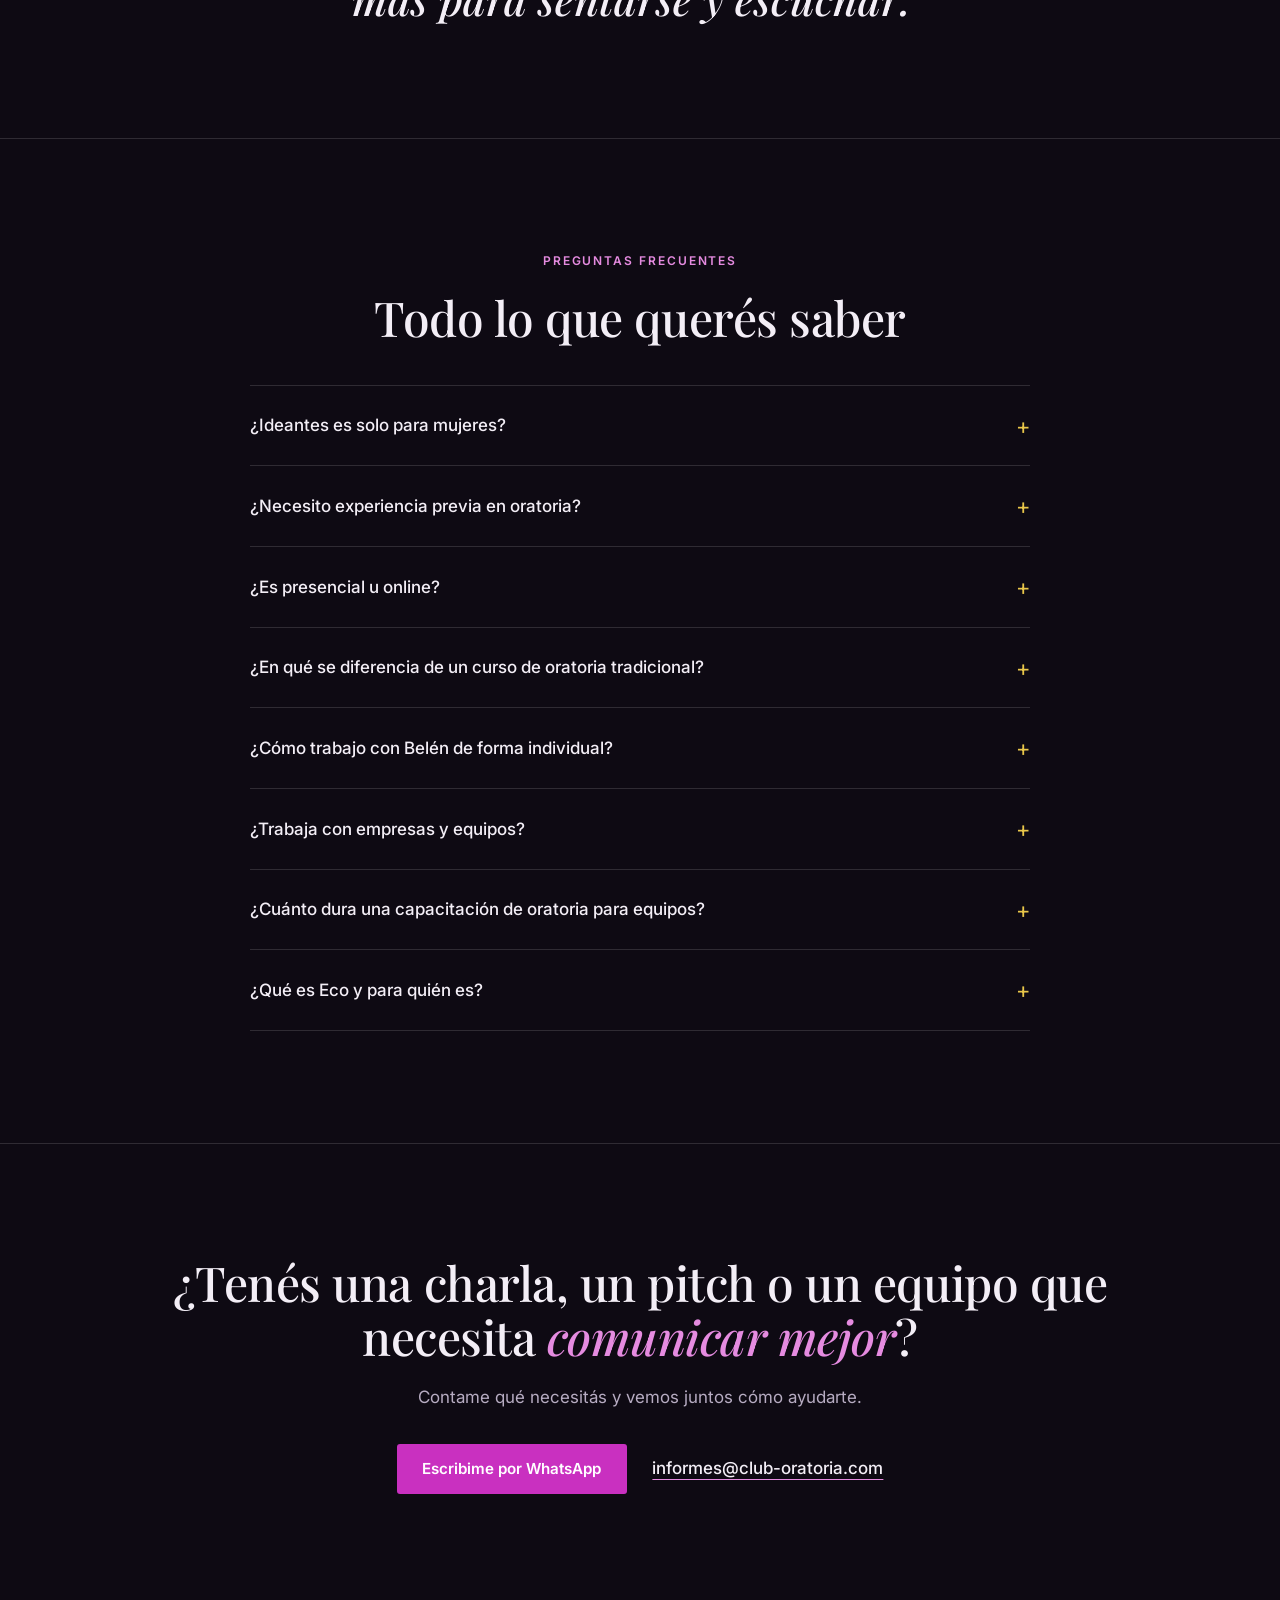
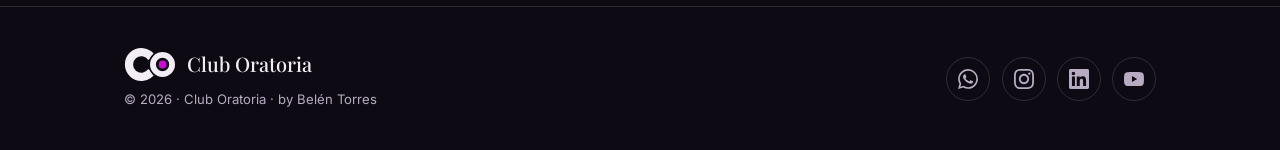
==== commit ef5de09d: "Rename index (9).html to index.html" ====
--- a/index.html
+++ b/index.html
@@ -33,161 +33,171 @@
 </script>
 <link rel="preconnect" href="https://fonts.googleapis.com">
 <link rel="preconnect" href="https://fonts.gstatic.com" crossorigin>
-<link href="https://fonts.googleapis.com/css2?family=Montserrat:wght@400;500;600;700;800&display=swap" rel="stylesheet">
+<link href="https://fonts.googleapis.com/css2?family=Inter:wght@400;500;600&family=Playfair+Display:ital,wght@0,500;0,600;1,500&display=swap" rel="stylesheet">
 <style>
-:root{--bg:#0E0626;--card:#1F0B47;--mag:#BC00DD;--magt:#E21BFF;--vio:#8B5CF6;--cy:#67E8F9;--yel:#FFD60A;--soft:#D9CCFF;--tx:#F8F4FF;--line:rgba(139,92,246,.38)}
+:root{--bg:#0E0A13;--bg2:#141019;--tx:#F3EEF6;--mute:#B7ACC2;--line:rgba(243,238,246,.14);--acc:#C930C0;--accs:#E58BE0;--yel:#E9C74A}
 *{box-sizing:border-box;margin:0;padding:0}
-html{scroll-behavior:smooth;scroll-padding-top:96px}
-body{font-family:Montserrat,system-ui,sans-serif;background:var(--bg);color:var(--tx);line-height:1.65;font-size:17px;overflow-x:hidden}
+html{scroll-behavior:smooth;scroll-padding-top:84px}
+body{font:400 1.0625rem/1.7 Inter,system-ui,sans-serif;background:var(--bg);color:var(--tx);overflow-x:hidden;-webkit-font-smoothing:antialiased}
 a{color:inherit}
-:focus-visible{outline:3px solid var(--yel);outline-offset:3px}
-.wrap{max-width:1100px;margin:0 auto;padding:0 1.5rem}
-section{padding:4.5rem 0}
-.eyebrow{font-size:.78rem;letter-spacing:.18em;text-transform:uppercase;font-weight:700;color:var(--yel);margin-bottom:.9rem}
-h1,h2,h3{line-height:1.12;font-weight:800;letter-spacing:-.01em}
-h2{font-size:clamp(1.8rem,3.6vw,2.6rem);margin-bottom:1rem}
-h2 em,h1 em{font-style:normal;color:var(--magt)}
-.lead{color:var(--soft);max-width:620px}
-.btn{display:inline-flex;align-items:center;justify-content:center;gap:.5rem;min-height:52px;padding:0 1.7rem;border-radius:999px;font-weight:700;font-size:1rem;text-decoration:none;transition:transform .2s}
-.btn:hover{transform:translateY(-2px)}
-.btn-main{background:var(--mag);color:#fff;box-shadow:0 8px 26px rgba(188,0,221,.35)}
-.btn-yel{background:var(--yel);color:#150633}
-.btn-out{border:2px solid var(--vio);color:var(--tx)}
-.logo{color:#fff;display:block}
-/* barra de evento */
-.bar{background:var(--yel);color:#150633;text-align:center;font-size:.92rem;font-weight:600;padding:.6rem 1rem}
-.bar a{font-weight:800}
-/* nav */
-header{position:sticky;top:0;z-index:50;background:rgba(14,6,38,.9);backdrop-filter:blur(14px);border-bottom:1px solid var(--line)}
-.nav{display:flex;align-items:center;justify-content:space-between;gap:1rem;padding:.7rem 1.5rem;max-width:1100px;margin:0 auto}
-.brand{display:flex;align-items:center;gap:.7rem;text-decoration:none;font-weight:800;font-size:1.05rem}
-#menu{display:flex;align-items:center;gap:1.6rem;list-style:none}
-#menu a{text-decoration:none;font-size:.82rem;font-weight:600;letter-spacing:.05em;text-transform:uppercase;color:var(--soft)}
-#menu a:hover{color:var(--yel)}
-#menu .btn{min-height:44px;padding:0 1.2rem;color:#fff;font-size:.82rem}
-.menu-btn{display:none;background:none;border:2px solid var(--vio);color:#fff;border-radius:10px;min-height:44px;padding:0 .9rem;font:600 .85rem Montserrat,sans-serif}
-/* hero */
-.hero{padding:4rem 0 3rem;background:radial-gradient(circle at 85% 8%,rgba(217,0,255,.28),transparent 45%)}
-.hero .wrap{display:grid;grid-template-columns:1.25fr 1fr;gap:3rem;align-items:center}
-.hero h1{font-size:clamp(2.6rem,6vw,4.6rem);margin-bottom:1.2rem}
-.hero .lead{font-size:1.1rem;margin-bottom:1.8rem}
-.actions{display:flex;gap:.9rem;flex-wrap:wrap}
-.micro{margin-top:1rem;font-size:.85rem;color:var(--soft)}
-.photo{position:relative}
-.photo img{width:100%;height:480px;object-fit:cover;object-position:center top;border-radius:24px;border:1px solid var(--line);display:block}
-.photo span{position:absolute;left:-1rem;bottom:1.5rem;background:var(--yel);color:#150633;font-weight:800;font-size:.85rem;line-height:1.35;padding:.8rem 1.1rem;border-radius:14px;box-shadow:0 8px 24px rgba(0,0,0,.35)}
-/* prueba social */
-.proof{padding:0}
-.proof ul{list-style:none;display:grid;grid-template-columns:repeat(4,1fr);gap:1rem;border-top:1px solid var(--line);border-bottom:1px solid var(--line);padding:1.6rem 0}
-.proof li{padding:0 .5rem}
-.proof b{display:block;font-size:1.05rem;font-weight:800;color:#fff}
-.proof small{display:block;font-size:.8rem;color:var(--soft);line-height:1.45;margin-top:.2rem}
-/* caminos */
-.grid3{display:grid;grid-template-columns:repeat(3,1fr);gap:1.4rem;margin-top:2.2rem}
-.card{background:var(--card);border:1px solid var(--line);border-radius:22px;padding:1.9rem;display:flex;flex-direction:column;gap:.8rem}
-.card .tag{font-size:.74rem;letter-spacing:.14em;text-transform:uppercase;font-weight:700;color:var(--cy)}
-.card h3{font-size:1.4rem}
-.card p{color:var(--soft);font-size:.95rem}
-.card ul{list-style:none;color:var(--soft);font-size:.9rem;display:grid;gap:.35rem}
-.card li::before{content:"✓ ";color:var(--yel);font-weight:800}
-.card .btn{margin-top:auto}
-/* eco */
-#eco{background:radial-gradient(circle at 12% 0,rgba(217,0,255,.2),transparent 55%)}
-.ec-grid{display:grid;grid-template-columns:1.3fr 1fr;gap:2.5rem;margin-top:2.2rem;align-items:start}
-.ec-list{display:grid;gap:1.5rem}
-.ec-item{border-left:3px solid var(--magt);padding-left:1.1rem}
-.ec-item h3{font-size:1.15rem;margin-bottom:.3rem}
-.ec-item p{color:var(--soft);font-size:.95rem}
-.ec-price{background:var(--card);border:1px solid var(--line);border-radius:22px;padding:2rem}
-.ec-amount{font-size:2.6rem;font-weight:800;line-height:1}
-.ec-amount small{font-size:.9rem;font-weight:500;color:var(--soft)}
-.ec-terms{color:var(--soft);font-size:.92rem;margin:.7rem 0 1.4rem}
-.ec-safe{font-size:.8rem;color:var(--soft);margin-top:.9rem}
-/* equipos */
-.grid2{display:grid;grid-template-columns:repeat(2,1fr);gap:1.4rem;margin-top:2rem}
-.sub{font-size:1.5rem;margin:3.2rem 0 1.2rem}
-.tgrid3{grid-template-columns:repeat(3,1fr)}
-.t .rs{font-size:1.02rem;line-height:1.6;margin-bottom:1rem}
-/* conocé a Belén */
-.about{display:grid;grid-template-columns:1.1fr 1fr;gap:3rem;align-items:center}
-.video{position:relative;padding-bottom:56.25%;height:0;border-radius:20px;overflow:hidden;border:1px solid var(--line);background:#000}
+:focus-visible{outline:2px solid var(--accs);outline-offset:3px}
+.wrap{max-width:1080px;margin:0 auto;padding:0 1.5rem}
+section{padding:clamp(4rem,9vw,7rem) 0;border-top:1px solid var(--line)}
+.eyebrow{font-size:.75rem;letter-spacing:.16em;text-transform:uppercase;font-weight:600;color:var(--accs);margin-bottom:1.2rem}
+h1,h2,h3{font-family:"Playfair Display",Georgia,serif;font-weight:500;line-height:1.12;letter-spacing:-.01em}
+h2{font-size:clamp(2rem,3.8vw,3rem);margin-bottom:1.2rem}
+h1 em,h2 em{font-style:italic;color:var(--accs)}
+.lead{color:var(--mute);max-width:40em}
+.btn{display:inline-flex;align-items:center;justify-content:center;min-height:50px;padding:0 1.6rem;border-radius:3px;font-weight:600;font-size:.95rem;text-decoration:none;transition:background .2s,color .2s}
+.btn-main{background:var(--acc);color:#fff}
+.btn-main:hover{background:var(--tx);color:var(--bg)}
+.link{font-weight:500;text-decoration:underline;text-decoration-color:var(--accs);text-underline-offset:.3em}
+.link:hover{color:var(--accs)}
+.actions{display:flex;gap:1.6rem;flex-wrap:wrap;align-items:center}
+.logo{color:var(--tx);display:block}
+.bar{background:var(--bg2);border-bottom:1px solid var(--line);text-align:center;font-size:.85rem;color:var(--mute);padding:.6rem 1rem}
+.bar a{color:var(--tx);text-decoration:underline;text-decoration-color:var(--yel);text-underline-offset:.25em}
+header{position:sticky;top:0;z-index:50;background:rgba(14,10,19,.92);backdrop-filter:blur(12px);border-bottom:1px solid var(--line)}
+.nav{display:flex;align-items:center;justify-content:space-between;gap:1rem;padding:.8rem 1.5rem;max-width:1080px;margin:0 auto}
+.brand{display:flex;align-items:center;gap:.7rem;text-decoration:none;font-family:"Playfair Display",Georgia,serif;font-size:1.25rem;font-weight:500}
+#menu{display:flex;align-items:center;gap:2rem;list-style:none}
+#menu a{text-decoration:none;font-size:.88rem;font-weight:500;color:var(--mute)}
+#menu a:hover{color:var(--tx)}
+#menu .nav-cta{color:var(--tx);border:1px solid var(--line);padding:.6rem 1.1rem;border-radius:3px}
+#menu .nav-cta:hover{border-color:var(--accs)}
+.menu-btn{display:none;background:none;border:1px solid var(--line);color:var(--tx);border-radius:3px;min-height:44px;padding:0 1rem;font:500 .88rem Inter,sans-serif}
+.hero{border-top:0;padding:clamp(3rem,7vw,5.5rem) 0}
+.hero .wrap{display:grid;grid-template-columns:1.3fr 1fr;gap:4rem;align-items:center}
+.hero h1{font-size:clamp(2.8rem,6.2vw,5rem);line-height:1.05;margin-bottom:1.5rem}
+.hero .lead{font-size:1.1rem;margin-bottom:2rem}
+.micro{margin-top:1.4rem;font-size:.85rem;color:var(--mute)}
+.photo img{width:100%;height:auto;aspect-ratio:960/1011;object-fit:cover;object-position:center top;border-radius:4px;display:block}
+.cap{margin-top:.8rem;font-size:.8rem;color:var(--mute)}
+.proof{padding:2.2rem 0}
+.proof ul{list-style:none;display:grid;grid-template-columns:repeat(4,1fr);gap:1.5rem}
+.proof li{border-left:1px solid var(--line);padding-left:1rem}
+.proof b{display:block;font-size:.95rem;font-weight:600}
+.proof small{display:block;font-size:.82rem;color:var(--mute);line-height:1.5;margin-top:.2rem}
+.cols3{display:grid;grid-template-columns:repeat(3,1fr);gap:3rem;margin-top:3rem}
+.col{border-top:1px solid var(--tx);padding-top:1.4rem;display:flex;flex-direction:column;gap:.9rem}
+.tag{font-size:.72rem;letter-spacing:.14em;text-transform:uppercase;font-weight:600;color:var(--yel)}
+.col h3{font-size:1.7rem}
+.col p,.col li{color:var(--mute);font-size:.95rem}
+.col ul{list-style:none;display:grid;gap:.3rem}
+.col li::before{content:"\2014\00a0";color:var(--accs)}
+.col .link{margin-top:auto;padding-top:.6rem;align-self:flex-start}
+.steps{display:grid;grid-template-columns:repeat(3,1fr);gap:3rem;margin-top:4rem;padding-top:2.5rem;border-top:1px solid var(--line)}
+.steps .n{font-family:"Playfair Display",Georgia,serif;font-size:2rem;color:var(--yel);line-height:1}
+.steps h3{font-size:1.25rem;margin:.6rem 0 .3rem}
+.steps p{color:var(--mute);font-size:.95rem}
+.eco{display:grid;grid-template-columns:1.25fr 1fr;gap:4rem;align-items:start}
+.items{margin-top:2.2rem}
+.it{border-top:1px solid var(--line);padding:1.3rem 0}
+.it:last-child{border-bottom:1px solid var(--line)}
+.it h3{font-size:1.3rem;margin-bottom:.3rem}
+.it p{color:var(--mute);font-size:.95rem}
+.price{border:1px solid var(--line);background:var(--bg2);padding:2.4rem;position:sticky;top:100px}
+.amt{font-family:"Playfair Display",Georgia,serif;font-size:3.2rem;line-height:1}
+.amt small{font-family:Inter,sans-serif;font-size:.9rem;color:var(--mute)}
+.terms{color:var(--mute);font-size:.92rem;margin:.8rem 0 1.6rem}
+.safe{font-size:.8rem;color:var(--mute);margin-top:1rem}
+.rows{margin-top:2.5rem}
+.row{display:grid;grid-template-columns:190px 1fr;gap:2rem;padding:1.5rem 0;border-top:1px solid var(--line)}
+.row:last-child{border-bottom:1px solid var(--line)}
+.row .tag{padding-top:.5rem}
+.row h3{font-size:1.4rem;margin-bottom:.3rem}
+.row p{color:var(--mute);font-size:.95rem;max-width:42em}
+.sub{font-size:1.6rem;margin:4rem 0 1.5rem}
+.cols{display:grid;grid-template-columns:repeat(3,1fr);gap:3rem}
+.m .l{font-family:"Playfair Display",Georgia,serif;font-size:4rem;line-height:1;color:var(--acc)}
+.m h3{font-size:1.3rem;margin:.4rem 0}
+.m p,.rs p,.rs blockquote{color:var(--mute);font-size:.95rem}
+.rs{border-top:1px solid var(--line);padding-top:1.2rem}
+.rs blockquote{font-family:"Playfair Display",Georgia,serif;font-style:italic;font-size:1.15rem;line-height:1.5;color:var(--tx)}
+.rs cite{display:block;font-style:normal;font-size:.82rem;color:var(--mute);margin-top:.8rem}
+.rs cite b{color:var(--tx);font-weight:600}
+.about{display:grid;grid-template-columns:1.1fr 1fr;gap:4rem;align-items:center}
+.video{position:relative;padding-bottom:56.25%;height:0;border-radius:4px;overflow:hidden;background:#000}
 .video iframe{position:absolute;inset:0;width:100%;height:100%;border:0}
-.about p{color:var(--soft);margin-bottom:1rem}
-.flags{display:flex;gap:.6rem;align-items:center;flex-wrap:wrap;font-size:.85rem;color:var(--soft)}
-.flags img{width:24px;height:auto;border-radius:2px}
-/* pasos */
-.steps{display:grid;grid-template-columns:repeat(3,1fr);gap:1.4rem;margin-top:2rem;counter-reset:s}
-.step{padding-top:1rem;border-top:2px solid var(--vio)}
-.step::before{counter-increment:s;content:"0" counter(s);display:block;font-weight:800;font-size:1.6rem;color:var(--yel);margin-bottom:.3rem}
-.step h3{font-size:1.15rem;margin-bottom:.3rem}.step p{color:var(--soft);font-size:.95rem}
-/* testimonios */
-.tgrid{display:grid;grid-template-columns:repeat(2,1fr);gap:1.4rem;margin-top:2rem}
-.t{background:var(--card);border:1px solid var(--line);border-radius:20px;padding:1.7rem}
-.t .stars{color:var(--yel);letter-spacing:3px;font-size:.9rem;margin-bottom:.6rem}
-.t blockquote{font-size:1.02rem;line-height:1.6;margin-bottom:1rem}
-.t cite{font-style:normal;font-size:.85rem;color:var(--soft)}.t cite b{color:#fff}
-.note{font-size:.85rem;color:var(--soft);margin-top:1.2rem}
-/* claves */
-.claves{display:grid;grid-template-columns:repeat(3,1fr);gap:1.4rem;margin-top:2rem}
-.clave{border-left:3px solid var(--magt);padding-left:1.1rem}
-.clave h3{font-size:1.1rem;margin-bottom:.4rem}.clave p{color:var(--soft);font-size:.93rem}
-/* faq */
-.faq{max-width:800px;margin:2rem auto 0}
+.about p{color:var(--mute);margin-bottom:1rem}
+.about .cap{margin-top:1.4rem}
+.quotes{display:grid;grid-template-columns:repeat(2,1fr);gap:3.5rem 4rem;margin-top:3rem}
+.quotes blockquote{font-family:"Playfair Display",Georgia,serif;font-style:italic;font-size:1.35rem;line-height:1.45}
+.quotes cite{display:block;font-style:normal;font-size:.85rem;color:var(--mute);margin-top:1rem}
+.quotes cite b{color:var(--tx);font-weight:600}
+.note{font-size:.82rem;color:var(--mute);margin-top:2.5rem}
+.claves h3{font-size:1.3rem;margin-bottom:.4rem}
+.claves p{color:var(--mute);font-size:.95rem}
+.faq{max-width:780px;margin:2.5rem auto 0}
 details{border-bottom:1px solid var(--line)}
-summary{list-style:none;cursor:pointer;display:flex;justify-content:space-between;gap:1rem;align-items:center;padding:1.2rem 0;font-weight:700}
+details:first-child{border-top:1px solid var(--line)}
+summary{list-style:none;cursor:pointer;display:flex;justify-content:space-between;gap:1rem;align-items:center;padding:1.3rem 0;font-weight:500}
 summary::-webkit-details-marker{display:none}
-summary::after{content:"+";color:var(--yel);font-size:1.5rem;font-weight:400;transition:transform .2s}
+summary::after{content:"+";color:var(--yel);font-size:1.4rem;font-weight:400;transition:transform .2s}
 details[open] summary::after{transform:rotate(45deg)}
-details p{color:var(--soft);font-size:.96rem;padding-bottom:1.2rem}
-details a{color:var(--yel)}
-/* cierre */
-.final{text-align:center;background:radial-gradient(circle at 50% 0,rgba(217,0,255,.25),transparent 60%)}
-.final .actions{justify-content:center;margin-top:1.6rem}
-.final .lead{margin:0 auto}
+details p{color:var(--mute);font-size:.96rem;padding-bottom:1.3rem}
+details a{color:var(--tx);text-decoration:underline;text-decoration-color:var(--accs)}
+.center{text-align:center}
+.center .lead{margin:0 auto}
+.final .actions{justify-content:center;margin-top:2rem}
 footer{border-top:1px solid var(--line);padding:2.5rem 0}
 footer .wrap{display:flex;justify-content:space-between;align-items:center;flex-wrap:wrap;gap:1.5rem}
-footer small{color:var(--soft);font-size:.82rem;display:block;margin-top:.4rem}
+footer small{color:var(--mute);font-size:.82rem;display:block;margin-top:.4rem}
 .social{display:flex;gap:.7rem;flex-wrap:wrap}
-.social a{width:46px;height:46px;display:inline-flex;align-items:center;justify-content:center;border:1px solid var(--line);border-radius:50%;text-decoration:none;color:var(--soft);transition:transform .2s,border-color .2s,color .2s}
-.social a:hover{transform:translateY(-2px)}
-.social svg{width:22px;height:22px;fill:currentColor}
-.social a:hover{border-color:var(--yel);color:var(--yel)}
-.wa{position:fixed;right:1.2rem;bottom:1.2rem;z-index:60;width:58px;height:58px;border-radius:50%;background:#25D366;display:flex;align-items:center;justify-content:center;box-shadow:0 4px 20px rgba(37,211,102,.45)}
+.social a{width:44px;height:44px;display:inline-flex;align-items:center;justify-content:center;border:1px solid var(--line);border-radius:50%;color:var(--mute);transition:color .2s,border-color .2s}
+.social a:hover{color:var(--tx);border-color:var(--accs)}
+.social svg{width:20px;height:20px;fill:currentColor}
+.wa{position:fixed;right:1.2rem;bottom:1.2rem;z-index:60;width:54px;height:54px;border-radius:50%;background:#25D366;display:flex;align-items:center;justify-content:center}
+.cols2{grid-template-columns:repeat(2,1fr)}
+.pr{display:grid;grid-template-columns:1fr 28px 1fr;gap:1rem;align-items:center;padding:1.1rem 0;border-top:1px solid var(--line)}
+.pr:last-child{border-bottom:1px solid var(--line)}
+.pr span{color:var(--mute)}
+.pr i{font-style:normal;color:var(--accs)}
+.pr b{font-weight:600}
+.outs{display:grid;grid-template-columns:repeat(3,1fr);gap:0 3rem}
+.out{border-top:1px solid var(--line);padding:1.4rem 0 1.6rem}
+.out h3{font-size:1.3rem;margin-bottom:.4rem}
+.out p{color:var(--mute);font-size:.95rem}
+.how{display:block;margin-top:.7rem;font-size:.8rem;color:var(--yel)}
+.fine{margin-top:1.5rem;color:var(--mute);font-size:.95rem;max-width:44em}
+.quote{text-align:center}
+.quote blockquote{font-family:"Playfair Display",Georgia,serif;font-style:italic;font-weight:500;font-size:clamp(1.7rem,3.6vw,2.7rem);line-height:1.3;max-width:24em;margin:0 auto}
+.quote blockquote::before{content:"\201C";display:block;font-style:normal;font-size:4rem;line-height:.6;color:var(--yel);margin-bottom:1rem}
 @media(max-width:860px){
- section{padding:3.2rem 0}
- .hero .wrap,.about{grid-template-columns:1fr;gap:2rem}
- .photo img{height:360px}.photo span{left:.8rem}
+ section{padding:3.5rem 0}
+ .hero .wrap,.about,.eco{grid-template-columns:1fr;gap:2.5rem}
  .proof ul{grid-template-columns:1fr 1fr}
- .grid3,.steps,.tgrid,.claves,.ec-grid{grid-template-columns:1fr}
- .ec-grid{gap:2rem}.ec-price{padding:1.5rem}
+ .cols3,.steps,.cols,.quotes{grid-template-columns:1fr;gap:2.2rem}
+ .row{grid-template-columns:1fr;gap:.3rem}
+ .pr{grid-template-columns:1fr;gap:.2rem}.pr i{display:none}
+ .outs{grid-template-columns:1fr}
+ .price{position:static;padding:1.8rem}
  .menu-btn{display:inline-flex;align-items:center}
  #menu{display:none;position:absolute;top:100%;left:0;right:0;flex-direction:column;align-items:stretch;gap:0;background:var(--bg);border-bottom:1px solid var(--line);padding:.5rem 1.5rem 1rem}
  #menu.open{display:flex}
  #menu a{display:block;padding:.9rem 0}
- #menu .btn{margin-top:.6rem}
- .grid2,.tgrid3{grid-template-columns:1fr}
+ #menu .nav-cta{margin-top:.6rem;text-align:center}
  footer .wrap{flex-direction:column;text-align:center}
 }
-@media(prefers-reduced-motion:reduce){html{scroll-behavior:auto}.btn{transition:none}}
+@media(prefers-reduced-motion:reduce){html{scroll-behavior:auto}.btn,summary::after{transition:none}}
 </style>
 </head>
 <body>
 <svg width="0" height="0" style="position:absolute" aria-hidden="true"><defs><symbol id="co" viewBox="250 510 1460 980"><mask id="cm" maskUnits="userSpaceOnUse" x="250" y="510" width="1460" height="980"><rect x="250" y="510" width="1460" height="980" fill="#fff"/><circle cx="1332" cy="1000" r="395" fill="#000"/></mask><path mask="url(#cm)" d="M1028 811A347 347 0 1 0 1028 1189" fill="none" stroke="currentColor" stroke-width="230"/><circle cx="1332" cy="1000" r="269" fill="none" stroke="currentColor" stroke-width="164"/><circle cx="1332" cy="1000" r="110" fill="#C90BD4"/></symbol></defs></svg>
 
-<div class="bar">TECweek Ideantes · del 3 al 6 de noviembre · online · <a href="https://www.club-oratoria.com/Tecweek-Ideantes/">Inscribite y armá tu gafete →</a></div>
+<div class="bar">TECweek Ideantes · del 3 al 6 de noviembre · online · <a href="https://www.club-oratoria.com/Tecweek-Ideantes/">Inscribite y armá tu gafete</a></div>
 
 <header>
 <nav class="nav" aria-label="Navegación principal">
-<a class="brand" href="#" aria-label="Club Oratoria, inicio"><svg class="logo" width="58" height="39" role="img" aria-label="Logo de Club Oratoria"><use href="#co"/></svg>Club Oratoria</a>
+<a class="brand" href="#" aria-label="Club Oratoria, inicio"><svg class="logo" width="52" height="35" role="img" aria-label="Logo de Club Oratoria"><use href="#co"/></svg>Club Oratoria</a>
 <button class="menu-btn" aria-expanded="false" aria-controls="menu">Menú</button>
 <ul id="menu">
-<li><a href="#caminos">Cómo trabajo</a></li>
+<li><a href="#equipos">Equipos</a></li>
+<li><a href="#caminos">Para personas</a></li>
 <li><a href="#eco">Eco</a></li>
-<li><a href="#equipos">Equipos</a></li>
-<li><a href="#belen">Conocé a Belén</a></li>
-<li><a href="#testimonios">Testimonios</a></li>
+<li><a href="#belen">Belén</a></li>
 <li><a href="#faq">Preguntas</a></li>
-<li><a class="btn btn-main" href="https://wa.me/541126789589?text=Hola%20Bel%C3%A9n%2C%20vengo%20de%20tu%20web%20y%20quiero%20consultar." target="_blank" rel="noopener noreferrer">Escribime</a></li>
+<li><a class="nav-cta" href="https://wa.me/541126789589?text=Hola%20Bel%C3%A9n%2C%20vengo%20de%20tu%20web%20y%20quiero%20consultar." target="_blank" rel="noopener noreferrer">Escribime</a></li>
 </ul>
 </nav>
 </header>
@@ -198,16 +208,16 @@
 <div>
 <p class="eyebrow">Coach de oratoria y comunicación · Buenos Aires y online</p>
 <h1>Tu voz abre puertas. <em>Entrenala.</em></h1>
-<p class="lead">Coaching de oratoria para profesionales, líderes, emprendedores y equipos. Entrená con Belén Torres, ex coordinadora TEDx, alumni de Singularity University y speaker en 5 países.</p>
+<p class="lead">Coaching de oratoria para equipos técnicos, líderes, profesionales y emprendedores. Entrená con Belén Torres, ex coordinadora TEDx, alumni de Singularity University y speaker en 5 países.</p>
 <div class="actions">
-<a class="btn btn-main" href="https://wa.me/541126789589?text=Hola%20Bel%C3%A9n%2C%20quiero%20contarte%20qu%C3%A9%20quiero%20lograr%20con%20mi%20voz." target="_blank" rel="noopener noreferrer">Contame qué querés lograr →</a>
-<a class="btn btn-out" href="#caminos">Ver cómo trabajo</a>
+<a class="btn btn-main" href="#equipos">Transformá la comunicación de tu equipo</a>
+<a class="link" href="#caminos">Quiero entrenar mi voz</a>
 </div>
 <p class="micro">Abierto a todas las personas · Mentorías y capacitaciones online o presenciales</p>
 </div>
 <div class="photo">
-<img src="width_456.jpg" alt="Belén Torres, coach de oratoria y speaker internacional" width="456" height="480" fetchpriority="high">
-<span>Speaker en<br>5 países</span>
+<img src="belen-960.jpg" srcset="belen-480.jpg 480w, belen-960.jpg 960w" sizes="(max-width:860px) 100vw, 446px" alt="Belén Torres, coach de oratoria y speaker internacional" width="960" height="1011" fetchpriority="high">
+<p class="cap">Speaker en 5 países: Japón, EE. UU., Colombia, Nigeria y Argentina</p>
 </div>
 </div>
 </section>
@@ -223,89 +233,105 @@
 </div>
 </section>
 
+<section id="equipos" aria-labelledby="t-equipos">
+<div class="wrap">
+<p class="eyebrow">Para equipos y empresas</p>
+<h2 id="t-equipos">Equipos técnicos que se entienden y <em>clientes que confían</em></h2>
+<p class="lead">Las mejores soluciones tecnológicas necesitan la mejor comunicación para brillar. Trabajo con equipos de desarrollo, PMs y Tech Leads para que sus demos, reuniones y conversaciones con clientes se entiendan, se sientan y se vendan, y para que ese cambio se pueda medir.</p>
+<h3 class="sub">Lo que se escucha y lo que realmente pasa</h3>
+<div class="pain">
+<div class="pr"><span>Capacitaciones teóricas</span><i>→</i><b>Falta práctica con casos reales</b></div>
+<div class="pr"><span>Mucho dato, falta historia</span><i>→</i><b>Falta balance entre lógica e historia</b></div>
+<div class="pr"><span>Comunicación genérica para todo el equipo</span><i>→</i><b>Falta comunicación por rol</b></div>
+<div class="pr"><span>Small talk que no fluye con clientes</span><i>→</i><b>Falta trabajar rapport y claridad cultural</b></div>
+</div>
+<h3 class="sub">Lo que se nota después</h3>
+<div class="outs">
+<div class="out"><h3>Gente que se queda</h3><p>Si te acompañan en tu desarrollo, te quedás más tiempo.</p><span class="how">Se mide con la rotación de antes y después y las entrevistas de salida</span></div>
+<div class="out"><h3>Mejor clima</h3><p>Se habla más claro y los conflictos se charlan a tiempo.</p><span class="how">Se mide con encuestas internas cortas</span></div>
+<div class="out"><h3>Líderes que deciden mejor</h3><p>Escuchan más y manejan sus emociones.</p><span class="how">Se mide con una evaluación 360</span></div>
+<div class="out"><h3>Más compromiso</h3><p>Cada persona entiende para qué trabaja.</p><span class="how">Se mide con una encuesta de motivación</span></div>
+<div class="out"><h3>Comunidad</h3><p>El equipo practica junto, se banca los errores del otro y arma red entre áreas.</p></div>
+<div class="out"><h3>Nervios bajo control</h3><p>Hablar con el cliente deja de dar pánico.</p><span class="how">Se compara una demo grabada antes y otra después</span></div>
+</div>
+<p class="fine">Feedback empático y accionable en cada sesión. El resultado se mide en ventas cerradas, engagement con clientes o comunicación entre equipos.</p>
+<h3 class="sub">Mi método: Identidad, Estructura, Impacto</h3>
+<div class="cols">
+<div class="m"><span class="l">I</span><h3>Identidad</h3><p>Los valores de la empresa y la historia del equipo: qué somos y qué queremos que el cliente recuerde.</p></div>
+<div class="m"><span class="l">E</span><h3>Estructura</h3><p>Demos, pitches y reuniones con relato: problema, desafío técnico, solución y valor.</p></div>
+<div class="m"><span class="l">I</span><h3>Impacto</h3><p>Mensaje ajustado a cada rol y a cada cliente de EE. UU., con práctica de small talk.</p></div>
+</div>
+<h3 class="sub">Cómo empezamos a trabajar</h3>
+<div class="rows" style="margin-top:0">
+<div class="row"><span class="tag">Primer paso</span><div><h3>Shadowing en reuniones reales</h3><p>2 semanas, 4 a 6 reuniones. Me sumo a la daily o a las demos y entrego un informe con una devolución en el día.</p></div></div>
+<div class="row"><span class="tag">Taller</span><div><h3>Líderes comunicativos</h3><p>3 encuentros para 15 a 20 personas. En español, con práctica puntual de small talk en inglés y casos reales del equipo.</p></div></div>
+<div class="row"><span class="tag">1 a 1</span><div><h3>Mentoría para PMs y Tech Leads</h3><p>4 sesiones de 60 minutos, una cada 15 días, sobre su rol, sus demos y sus conversaciones con el cliente.</p></div></div>
+<div class="row"><span class="tag">Programa completo</span><div><h3>De la observación al resultado</h3><p>Unas 8 semanas: shadowing, taller, mentorías y una medición final contra la línea de base.</p></div></div>
+</div>
+<h3 class="sub">Lo que pasó después</h3>
+<div class="cols">
+<figure class="rs"><blockquote>“Fue muy bueno para el equipo romper el hielo, y las reuniones del equipo de desarrollo se volvieron más fluidas.”</blockquote><figcaption><cite><b>Eldar</b> · Alejandra Estrella, coordinadora de Learning and Knowledge</cite></figcaption></figure>
+<figure class="rs"><p>Después de trabajar juntas, Auroria IA ganó el primer lugar entre varias startups en Emprelatam, aceleradora de las mejores startups de LatAm.</p><figcaption><cite><b>Auroria IA</b> · Daniela Bujan, cofundadora</cite></figcaption></figure>
+<figure class="rs"><p>Hablaron con el rector de la universidad y presentaron estadísticas de la carrera para pensar políticas de retención de estudiantes.</p><figcaption><cite><b>Mujeres en Ingeniería</b> · Estudiantes de ingeniería de la UNJU</cite></figcaption></figure>
+</div>
+<div class="actions" style="margin-top:3rem">
+<a class="btn btn-main" href="https://wa.me/541126789589?text=Hola%20Bel%C3%A9n%2C%20quiero%20pedir%20una%20propuesta%20de%20capacitaci%C3%B3n%20para%20mi%20equipo." target="_blank" rel="noopener noreferrer">Pedir propuesta para mi equipo</a>
+</div>
+</div>
+</section>
+
 <section id="caminos" aria-labelledby="t-caminos">
 <div class="wrap">
-<p class="eyebrow">Cómo trabajo</p>
+<p class="eyebrow">Para personas</p>
 <h2 id="t-caminos">Elegí tu <em>camino</em></h2>
-<p class="lead">Tres formas de entrenar tu voz, según lo que necesites hoy.</p>
-<div class="grid3">
-<article class="card">
+<p class="lead">Formas de entrenar tu voz, según lo que necesites hoy.</p>
+<div class="cols3 cols2">
+<article class="col">
 <span class="tag">Para vos</span>
 <h3>Mentoría personalizada</h3>
 <p>Trabajamos tu discurso, tu pitch o tu charla TED de forma individual.</p>
 <ul><li>Mentorías 1 a 1</li><li>Charlas TED, pitches y congresos</li><li>Abierta a todos los géneros</li></ul>
-<a class="btn btn-main" href="https://wa.me/541126789589?text=Hola%20Bel%C3%A9n%2C%20quiero%20consultar%20por%20una%20mentor%C3%ADa%20de%20oratoria." target="_blank" rel="noopener noreferrer">Consultar mentoría</a>
+<a class="link" href="https://wa.me/541126789589?text=Hola%20Bel%C3%A9n%2C%20quiero%20consultar%20por%20una%20mentor%C3%ADa%20de%20oratoria." target="_blank" rel="noopener noreferrer">Consultar mentoría</a>
 </article>
-<article class="card">
-<span class="tag">Para tu equipo</span>
-<h3>Capacitaciones y talleres</h3>
-<p>Talleres de oratoria y comunicación para equipos tech y organizaciones, con casos reales del equipo.</p>
-<ul><li>Shadowing en reuniones reales</li><li>Taller “Líderes comunicativos”</li><li>Mentoría para PMs y Tech Leads</li></ul>
-<a class="btn btn-main" href="https://wa.me/541126789589?text=Hola%20Bel%C3%A9n%2C%20quiero%20pedir%20una%20propuesta%20de%20capacitaci%C3%B3n%20para%20mi%20equipo." target="_blank" rel="noopener noreferrer">Pedir propuesta</a>
-</article>
-<article class="card">
+<article class="col">
 <span class="tag">Comunidad de mujeres</span>
 <h3>Ideantes</h3>
 <p>Un refugio donde las ideas se incuban y vuelan: práctica real, feedback y una red que te sostiene.</p>
 <ul><li>Encuentros en vivo cada 15 días</li><li>Oradoras internacionales invitadas</li><li>100% online, desde Latinoamérica</li></ul>
-<a class="btn btn-yel" href="https://wa.me/541126789589?text=Hola%20Bel%C3%A9n%2C%20quiero%20ser%20Ideante." target="_blank" rel="noopener noreferrer">Quiero ser Ideante</a>
+<a class="link" href="https://wa.me/541126789589?text=Hola%20Bel%C3%A9n%2C%20quiero%20ser%20Ideante." target="_blank" rel="noopener noreferrer">Quiero ser Ideante</a>
 </article>
 </div>
+<div class="steps">
+<div><span class="n">01</span><h3>Charlamos</h3><p>Me contás tu objetivo y tu punto de partida, sin compromiso.</p></div>
+<div><span class="n">02</span><h3>Armamos tu plan</h3><p>Definimos qué trabajar y en qué formato: individual, grupal o en equipo.</p></div>
+<div><span class="n">03</span><h3>Practicás con feedback</h3><p>Ensayás, recibís devoluciones claras y mejorás encuentro a encuentro.</p></div>
+</div>
 </div>
 </section>
 
 <section id="eco" aria-labelledby="t-eco">
-<div class="wrap">
+<div class="wrap eco">
+<div>
 <p class="eyebrow">Membresía Eco</p>
 <h2 id="t-eco">Para que tu voz <em>resuene</em></h2>
 <p class="lead">Tenés ideas buenísimas, pero cuando las explicás suenan confusas. Es tu proyecto, hay mucho en juego y aparece el miedo a no dar el mensaje correcto. En Eco lo trabajamos en vivo, con práctica real y feedback honesto.</p>
-<div class="ec-grid">
-<div class="ec-list">
-<div class="ec-item"><h3>Un encuentro temático cada 15 días</h3><p>En vivo y online. Cada ciclo trabaja un tema distinto, como el miedo escénico o el pitch de tu proyecto, y practicás con otras personas que están en lo mismo.</p></div>
-<div class="ec-item"><h3>Material de trabajo cada mes</h3><p>Ejercicios y herramientas para practicar entre encuentros. La voz se entrena con práctica, no leyendo.</p></div>
-<div class="ec-item"><h3>Feedback después de cada reunión</h3><p>Te cuento qué funcionó y en qué trabajar, de forma clara y honesta.</p></div>
-</div>
-<aside class="ec-price" aria-label="Precio de Eco">
-<p class="ec-amount">10.000 ARS <small>por mes</small></p>
-<p class="ec-terms">Cancelás cuando querés.</p>
+<div class="items">
+<div class="it"><h3>Un encuentro temático cada 15 días</h3><p>En vivo y online. Cada ciclo trabaja un tema distinto, como el miedo escénico o el pitch de tu proyecto, y practicás con otras personas que están en lo mismo.</p></div>
+<div class="it"><h3>Material de trabajo cada mes</h3><p>Ejercicios y herramientas para practicar entre encuentros. La voz se entrena con práctica, no leyendo.</p></div>
+<div class="it"><h3>Feedback después de cada reunión</h3><p>Te cuento qué funcionó y en qué trabajar, de forma clara y honesta.</p></div>
+</div>
+</div>
+<aside class="price" aria-label="Precio de Eco">
+<p class="amt">10.000 ARS <small>por mes</small></p>
+<p class="terms">Cancelás cuando querés.</p>
 <script>function importHotmart(){var s=document.createElement('script');s.src='https://static.hotmart.com/checkout/widget.min.js';document.head.appendChild(s)}importHotmart();</script>
-<a onclick="return false;" href="https://pay.hotmart.com/M104217722L?checkoutMode=2" class="hotmart-fb hotmart__button-checkout btn btn-yel" style="display:inline-flex !important;background:var(--yel) !important;color:#150633 !important;padding:0 1.7rem !important;border-radius:999px !important;text-decoration:none !important;font-weight:700 !important;min-height:52px !important;align-items:center !important;border:none !important;box-shadow:none !important;text-shadow:none !important">Unirme a Eco →</a>
-<p class="ec-safe">El pago se hace de forma segura con Hotmart.</p>
+<a onclick="return false;" href="https://pay.hotmart.com/M104217722L?checkoutMode=2" class="hotmart-fb hotmart__button-checkout btn btn-main" style="display:inline-flex !important;background:#C930C0 !important;color:#fff !important;padding:0 1.6rem !important;border-radius:3px !important;text-decoration:none !important;font-weight:600 !important;font-family:inherit !important;min-height:50px !important;align-items:center !important;border:none !important;box-shadow:none !important;text-shadow:none !important">Unirme a Eco</a>
+<p class="safe">El pago se hace de forma segura con Hotmart.</p>
 </aside>
 </div>
-</div>
-</section>
-
-<section id="equipos" aria-labelledby="t-equipos">
-<div class="wrap">
-<p class="eyebrow">Para equipos tech</p>
-<h2 id="t-equipos">Oratoria y comunicación para equipos <em>técnicos</em></h2>
-<p class="lead">Las mejores soluciones tecnológicas necesitan la mejor comunicación para brillar. Entreno a equipos de desarrollo, PMs y Tech Leads para que sus demos, reuniones y conversaciones con clientes se entiendan, se sientan y se vendan.</p>
-<div class="grid2">
-<article class="card"><span class="tag">Primer paso</span><h3>Shadowing en reuniones reales</h3><p>2 semanas, 4 a 6 reuniones. Me sumo a la daily o a las demos y entrego un informe con una devolución en el día.</p></article>
-<article class="card"><span class="tag">Taller</span><h3>Líderes comunicativos</h3><p>3 encuentros para 15 a 20 personas. En español, con práctica puntual de small talk en inglés y casos reales del equipo.</p></article>
-<article class="card"><span class="tag">1 a 1</span><h3>Mentoría para PMs y Tech Leads</h3><p>4 sesiones de 60 minutos, una cada 15 días, sobre su rol, sus demos y sus conversaciones con el cliente.</p></article>
-<article class="card"><span class="tag">Programa completo</span><h3>De la observación al resultado</h3><p>Unas 8 semanas: shadowing, taller, mentorías y una medición final contra la línea de base.</p></article>
-</div>
-<h3 class="sub">Mi método: Identidad, Estructura, Impacto</h3>
-<div class="claves">
-<div class="clave"><h3>Identidad</h3><p>Los valores de la empresa y la historia del equipo: qué somos y qué queremos que el cliente recuerde.</p></div>
-<div class="clave"><h3>Estructura</h3><p>Demos, pitches y reuniones con relato: problema, desafío técnico, solución y valor.</p></div>
-<div class="clave"><h3>Impacto</h3><p>Mensaje ajustado a cada rol y a cada cliente de EE. UU., con práctica de small talk.</p></div>
-</div>
-<h3 class="sub">Lo que pasó después</h3>
-<div class="tgrid tgrid3">
-<figure class="t"><blockquote>“Fue muy bueno para el equipo romper el hielo, y las reuniones del equipo de desarrollo se volvieron más fluidas.”</blockquote><figcaption><cite><b>Eldar</b> · Alejandra Estrella, coordinadora de Learning and Knowledge</cite></figcaption></figure>
-<figure class="t"><p class="rs">Después de trabajar juntas, Auroria IA ganó el primer lugar entre varias startups en Emprelatam, aceleradora de las mejores startups de LatAm.</p><figcaption><cite><b>Auroria IA</b> · Daniela Bujan, cofundadora</cite></figcaption></figure>
-<figure class="t"><p class="rs">Hablaron con el rector de la universidad y presentaron estadísticas de la carrera para pensar políticas de retención de estudiantes.</p><figcaption><cite><b>Mujeres en Ingeniería</b> · Estudiantes de ingeniería de la UNJU</cite></figcaption></figure>
-</div>
-<div class="actions" style="margin-top:2.2rem">
-<a class="btn btn-main" href="https://wa.me/541126789589?text=Hola%20Bel%C3%A9n%2C%20quiero%20pedir%20una%20propuesta%20de%20capacitaci%C3%B3n%20para%20mi%20equipo." target="_blank" rel="noopener noreferrer">Pedir propuesta para mi equipo</a>
-</div>
-</div>
-</section>
-
-<section id="belen" aria-labelledby="t-belen" style="background:rgba(31,11,71,.45)">
+</section>
+
+<section id="belen" aria-labelledby="t-belen">
 <div class="wrap about">
 <div class="video"><iframe src="https://www.youtube.com/embed/CCRZLchf7Vc" title="Club Oratoria: dominá el lenguaje y persuadí con éxito" loading="lazy" allow="accelerometer; clipboard-write; encrypted-media; gyroscope; picture-in-picture" allowfullscreen></iframe></div>
 <div>
@@ -314,32 +340,20 @@
 <p>Vengo de la Ingeniería Electrónica de la UTN: desarrollé software de robótica y aplicaciones satelitales para clientes en Estados Unidos y di una keynote en Kioto, en inglés, siendo hablante no nativa. Me formé en comunicación y liderazgo en la UBA, coordiné el coaching de oradores TEDx y hoy soy directora de experiencia de Singularity University Argentina.</p>
 <p>Premiada en 2024 por el Women Economic Forum (jurado de UN Women). Con Club Oratoria entreno a equipos y a personas para que su trabajo se entienda, se sienta y se venda.</p>
 <p>Mi misión es que dejes de esperar a que el miedo desaparezca y actúes: tu perspectiva única no es un error, es tu mayor ventaja.</p>
-<div class="flags"><img src="https://flagcdn.com/w40/jp.png" alt="Japón" width="24"><img src="https://flagcdn.com/w40/us.png" alt="Estados Unidos" width="24"><img src="https://flagcdn.com/w40/co.png" alt="Colombia" width="24"><img src="https://flagcdn.com/w40/ng.png" alt="Nigeria" width="24"><img src="https://flagcdn.com/w40/ar.png" alt="Argentina" width="24"><span>Escenarios en 5 países</span></div>
-</div>
-</div>
-</section>
-
-<section aria-labelledby="t-pasos">
-<div class="wrap">
-<p class="eyebrow">Sin sorpresas</p>
-<h2 id="t-pasos">Así empezamos</h2>
-<div class="steps">
-<div class="step"><h3>Charlamos</h3><p>Me contás tu objetivo y tu punto de partida, sin compromiso.</p></div>
-<div class="step"><h3>Armamos tu plan</h3><p>Definimos qué trabajar y en qué formato: individual, grupal o en equipo.</p></div>
-<div class="step"><h3>Practicás con feedback</h3><p>Ensayás, recibís devoluciones claras y mejorás encuentro a encuentro.</p></div>
-</div>
-</div>
-</section>
-
-<section id="testimonios" aria-labelledby="t-test" style="background:rgba(31,11,71,.45)">
+<p class="cap">Escenarios en 5 países: Japón, Estados Unidos, Colombia, Nigeria y Argentina.</p>
+</div>
+</div>
+</section>
+
+<section id="testimonios" aria-labelledby="t-test">
 <div class="wrap">
 <p class="eyebrow">Voces de Ideantes</p>
 <h2 id="t-test">Lo que dicen las que ya están <em>adentro</em></h2>
-<div class="tgrid">
-<figure class="t"><div class="stars" aria-label="5 estrellas">★★★★★</div><blockquote>“Lo que siempre me ha inspirado es verme reflejada en otras mujeres y saber que no estoy sola.”</blockquote><figcaption><cite><b>Ana</b> · Ideante, México</cite></figcaption></figure>
-<figure class="t"><div class="stars" aria-label="5 estrellas">★★★★★</div><blockquote>“Ideantes me ayuda a aterrizar las ideas de la cabecita en una realidad: que dejen de ser un ‘me gustaría hacer’ para convertirse en un ‘estoy haciendo’.”</blockquote><figcaption><cite><b>Betsa</b> · Ideante, México</cite></figcaption></figure>
-<figure class="t"><div class="stars" aria-label="5 estrellas">★★★★★</div><blockquote>“Me está ayudando a poner en palabras las ideas, darle contenido y estructura.”</blockquote><figcaption><cite><b>Lorena</b> · Ideante, Argentina</cite></figcaption></figure>
-<figure class="t"><div class="stars" aria-label="5 estrellas">★★★★★</div><blockquote>“Este grupo me ha inspirado, empoderado y hecho ganar confianza.”</blockquote><figcaption><cite><b>Daniela</b> · Ideante, Argentina</cite></figcaption></figure>
+<div class="quotes">
+<figure><blockquote>“Lo que siempre me ha inspirado es verme reflejada en otras mujeres y saber que no estoy sola.”</blockquote><figcaption><cite><b>Ana</b> · Ideante, México</cite></figcaption></figure>
+<figure><blockquote>“Ideantes me ayuda a aterrizar las ideas de la cabecita en una realidad: que dejen de ser un ‘me gustaría hacer’ para convertirse en un ‘estoy haciendo’.”</blockquote><figcaption><cite><b>Betsa</b> · Ideante, México</cite></figcaption></figure>
+<figure><blockquote>“Me está ayudando a poner en palabras las ideas, darle contenido y estructura.”</blockquote><figcaption><cite><b>Lorena</b> · Ideante, Argentina</cite></figcaption></figure>
+<figure><blockquote>“Este grupo me ha inspirado, empoderado y hecho ganar confianza.”</blockquote><figcaption><cite><b>Daniela</b> · Ideante, Argentina</cite></figcaption></figure>
 </div>
 <p class="note">Fragmentos de testimonios compartidos por participantes de Ideantes.</p>
 </div>
@@ -349,18 +363,24 @@
 <div class="wrap">
 <p class="eyebrow">Para empezar hoy</p>
 <h2 id="t-claves">3 claves para dominar los nervios</h2>
-<div class="claves">
-<div class="clave"><h3>Cambiá el foco</h3><p>Hablás para regalarle algo a tu audiencia. Pensá en cómo ayudarla y la presión sobre vos baja.</p></div>
-<div class="clave"><h3>Cuidá los primeros 90 segundos</h3><p>La adrenalina pega más al arrancar. Diseñá tu inicio y practicalo hasta que salga solo.</p></div>
-<div class="clave"><h3>Hacete amigo del silencio</h3><p>Una pausa bien puesta genera expectativa, te deja respirar y le da tiempo a tu mensaje.</p></div>
-</div>
-</div>
-</section>
-
-<section id="faq" aria-labelledby="t-faq" style="background:rgba(31,11,71,.45)">
-<div class="wrap">
-<p class="eyebrow" style="text-align:center">Preguntas frecuentes</p>
-<h2 id="t-faq" style="text-align:center">Todo lo que querés saber</h2>
+<div class="cols claves" style="margin-top:2.5rem">
+<div><h3>Cambiá el foco</h3><p>Hablás para regalarle algo a tu audiencia. Pensá en cómo ayudarla y la presión sobre vos baja.</p></div>
+<div><h3>Cuidá los primeros 90 segundos</h3><p>La adrenalina pega más al arrancar. Diseñá tu inicio y practicalo hasta que salga solo.</p></div>
+<div><h3>Hacete amigo del silencio</h3><p>Una pausa bien puesta genera expectativa, te deja respirar y le da tiempo a tu mensaje.</p></div>
+</div>
+</div>
+</section>
+
+<section class="quote" aria-label="Frase">
+<div class="wrap">
+<blockquote>Se necesita coraje para pararse y hablar, pero mucho más para sentarse y escuchar.”</blockquote>
+</div>
+</section>
+
+<section id="faq" aria-labelledby="t-faq">
+<div class="wrap">
+<p class="eyebrow center">Preguntas frecuentes</p>
+<h2 id="t-faq" class="center">Todo lo que querés saber</h2>
 <div class="faq">
 <details><summary>¿Ideantes es solo para mujeres?</summary><p>Ideantes es una comunidad pensada para mujeres. Las mentorías, los talleres y las capacitaciones para equipos están abiertos a todas las personas.</p></details>
 <details><summary>¿Necesito experiencia previa en oratoria?</summary><p>No, para nada. Lo único que necesitás es una idea que quieras desarrollar y ganas de aprender a comunicarla con impacto.</p></details>
@@ -374,13 +394,13 @@
 </div>
 </section>
 
-<section class="final" aria-labelledby="t-final">
+<section class="final center" aria-labelledby="t-final">
 <div class="wrap">
 <h2 id="t-final">¿Tenés una charla, un pitch o un equipo que necesita <em>comunicar mejor</em>?</h2>
 <p class="lead">Contame qué necesitás y vemos juntos cómo ayudarte.</p>
 <div class="actions">
-<a class="btn btn-main" href="https://wa.me/541126789589?text=Hola%20Bel%C3%A9n%2C%20vengo%20de%20tu%20web%20y%20quiero%20consultar." target="_blank" rel="noopener noreferrer">Escribime por WhatsApp →</a>
-<a class="btn btn-out" href="mailto:informes@club-oratoria.com">informes@club-oratoria.com</a>
+<a class="btn btn-main" href="https://wa.me/541126789589?text=Hola%20Bel%C3%A9n%2C%20vengo%20de%20tu%20web%20y%20quiero%20consultar." target="_blank" rel="noopener noreferrer">Escribime por WhatsApp</a>
+<a class="link" href="mailto:informes@club-oratoria.com">informes@club-oratoria.com</a>
 </div>
 </div>
 </section>
@@ -390,7 +410,7 @@
 
 <footer>
 <div class="wrap">
-<div><a class="brand" href="#" aria-label="Club Oratoria, volver arriba"><svg class="logo" width="58" height="39" aria-hidden="true"><use href="#co"/></svg>Club Oratoria</a><small>© <span id="y">2026</span> · Club Oratoria · by Belén Torres</small></div>
+<div><a class="brand" href="#" aria-label="Club Oratoria, volver arriba"><svg class="logo" width="52" height="35" aria-hidden="true"><use href="#co"/></svg>Club Oratoria</a><small>© <span id="y">2026</span> · Club Oratoria · by Belén Torres</small></div>
 <div class="social">
 <a href="https://wa.me/541126789589" target="_blank" rel="noopener noreferrer" aria-label="WhatsApp" title="WhatsApp"><svg viewBox="0 0 24 24" aria-hidden="true"><path d="M17.472 14.382c-.297-.149-1.758-.867-2.03-.967-.273-.099-.471-.148-.67.15-.197.297-.767.966-.94 1.164-.173.199-.347.223-.644.075-.297-.15-1.255-.463-2.39-1.475-.883-.788-1.48-1.761-1.653-2.059-.173-.297-.018-.458.13-.606.134-.133.298-.347.446-.52.149-.174.198-.298.298-.497.099-.198.05-.371-.025-.52-.075-.149-.669-1.612-.916-2.207-.242-.579-.487-.5-.669-.51-.173-.008-.371-.01-.57-.01-.198 0-.52.074-.792.372-.272.297-1.04 1.016-1.04 2.479 0 1.462 1.065 2.875 1.213 3.074.149.198 2.096 3.2 5.077 4.487.709.306 1.262.489 1.694.625.712.227 1.36.195 1.871.118.571-.085 1.758-.719 2.006-1.413.248-.694.248-1.289.173-1.413-.074-.124-.272-.198-.57-.347m-5.421 7.403h-.004a9.87 9.87 0 01-5.031-1.378l-.361-.214-3.741.982.998-3.648-.235-.374a9.86 9.86 0 01-1.51-5.26c.001-5.45 4.436-9.884 9.888-9.884 2.64 0 5.122 1.03 6.988 2.898a9.825 9.825 0 012.893 6.994c-.003 5.45-4.437 9.884-9.885 9.884m8.413-18.297A11.815 11.815 0 0012.05 0C5.495 0 .16 5.335.157 11.892c0 2.096.547 4.142 1.588 5.945L.057 24l6.305-1.654a11.882 11.882 0 005.683 1.448h.005c6.554 0 11.89-5.335 11.893-11.893a11.821 11.821 0 00-3.48-8.413z"/></svg></a>
 <a href="https://www.instagram.com/club_oratoria/" target="_blank" rel="noopener noreferrer" aria-label="Instagram" title="Instagram"><svg viewBox="0 0 24 24" aria-hidden="true"><path d="M12 2.163c3.204 0 3.584.012 4.85.07 3.252.148 4.771 1.691 4.919 4.919.058 1.265.069 1.645.069 4.849 0 3.205-.012 3.584-.069 4.849-.149 3.225-1.664 4.771-4.919 4.919-1.266.058-1.644.07-4.85.07-3.204 0-3.584-.012-4.849-.07-3.26-.149-4.771-1.699-4.919-4.92-.058-1.265-.07-1.644-.07-4.849 0-3.204.013-3.583.07-4.849.149-3.227 1.664-4.771 4.919-4.919 1.266-.057 1.645-.069 4.849-.069zm0-2.163c-3.259 0-3.667.014-4.947.072-4.358.2-6.78 2.618-6.98 6.98-.059 1.281-.073 1.689-.073 4.948 0 3.259.014 3.668.072 4.948.2 4.358 2.618 6.78 6.98 6.98 1.281.058 1.689.072 4.948.072 3.259 0 3.668-.014 4.948-.072 4.354-.2 6.782-2.618 6.979-6.98.059-1.28.073-1.689.073-4.948 0-3.259-.014-3.667-.072-4.947-.196-4.354-2.617-6.78-6.979-6.98-1.281-.059-1.69-.073-4.949-.073zm0 5.838c-3.403 0-6.162 2.759-6.162 6.162s2.759 6.163 6.162 6.163 6.162-2.759 6.162-6.163c0-3.403-2.759-6.162-6.162-6.162zm0 10.162c-2.209 0-4-1.79-4-4 0-2.209 1.791-4 4-4s4 1.791 4 4c0 2.21-1.791 4-4 4zm6.406-11.845c-.796 0-1.441.645-1.441 1.44s.645 1.44 1.441 1.44c.795 0 1.439-.645 1.439-1.44s-.644-1.44-1.439-1.44z"/></svg></a>
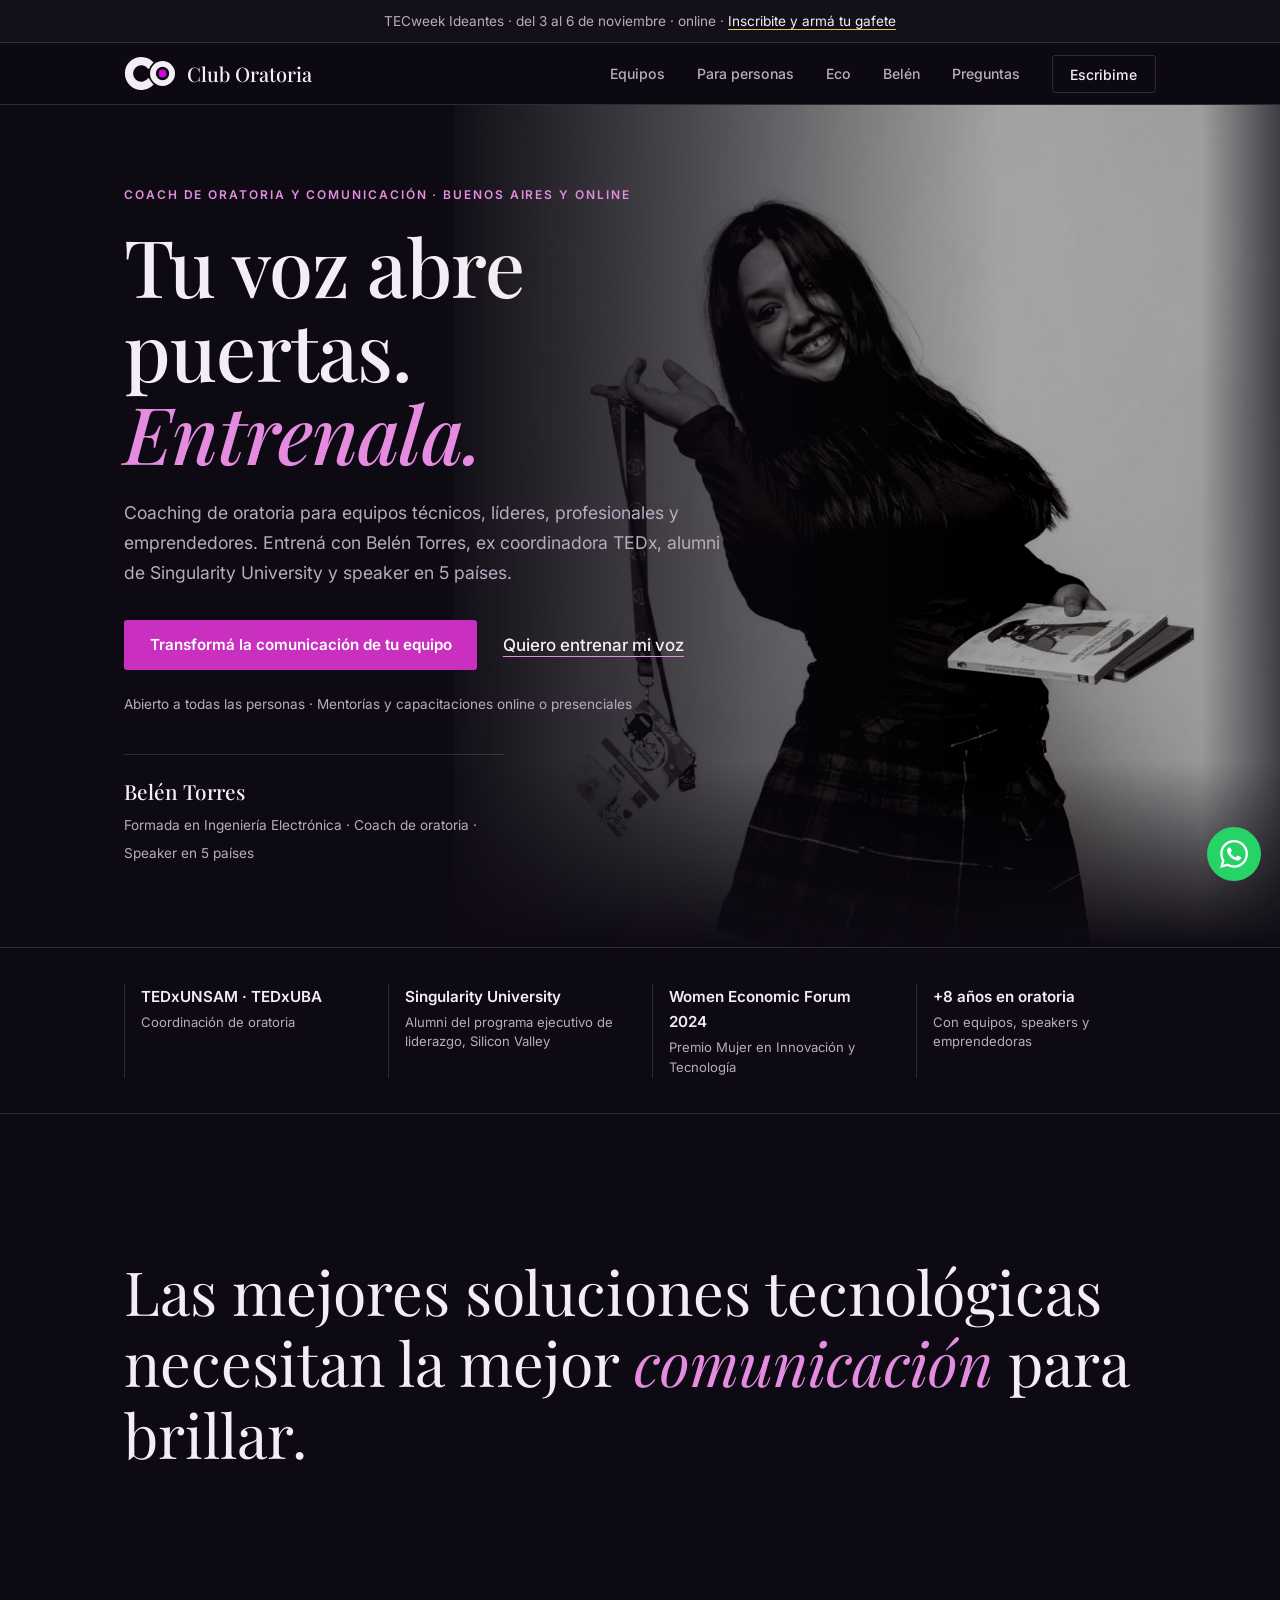
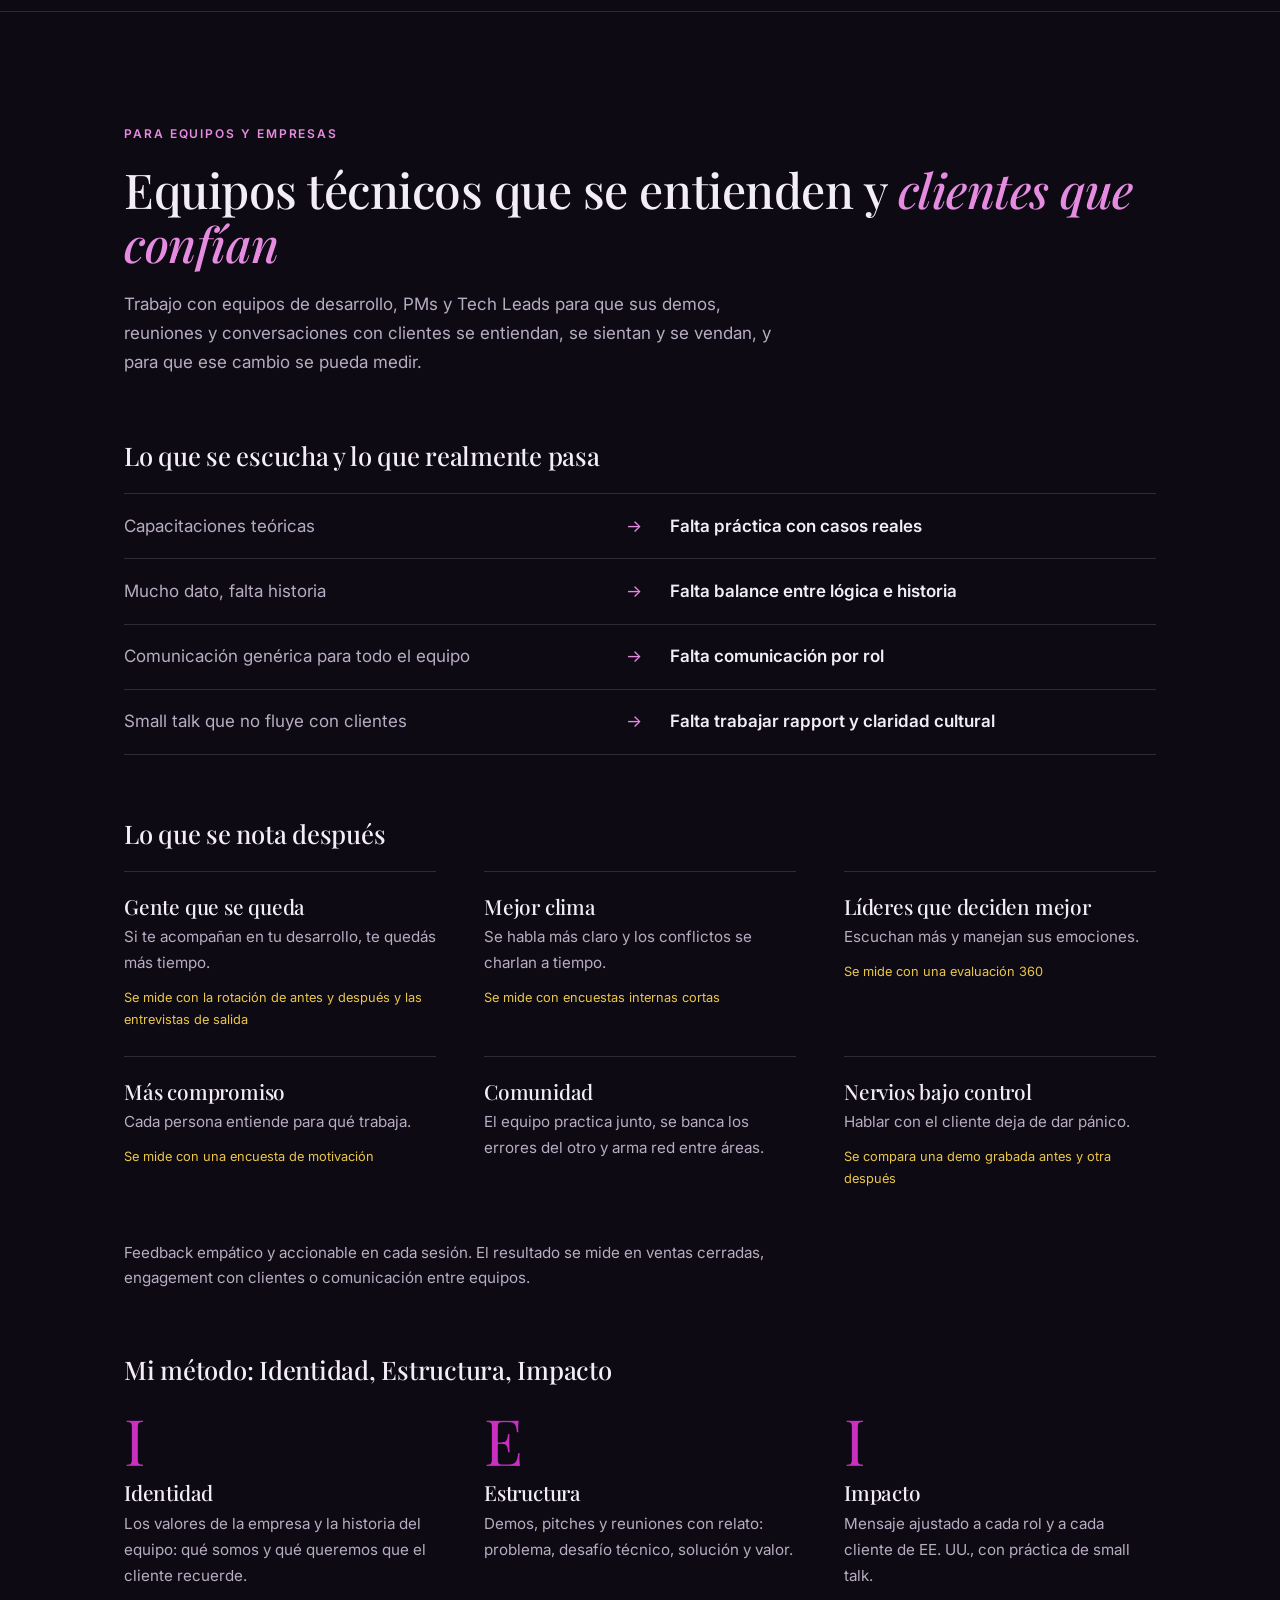
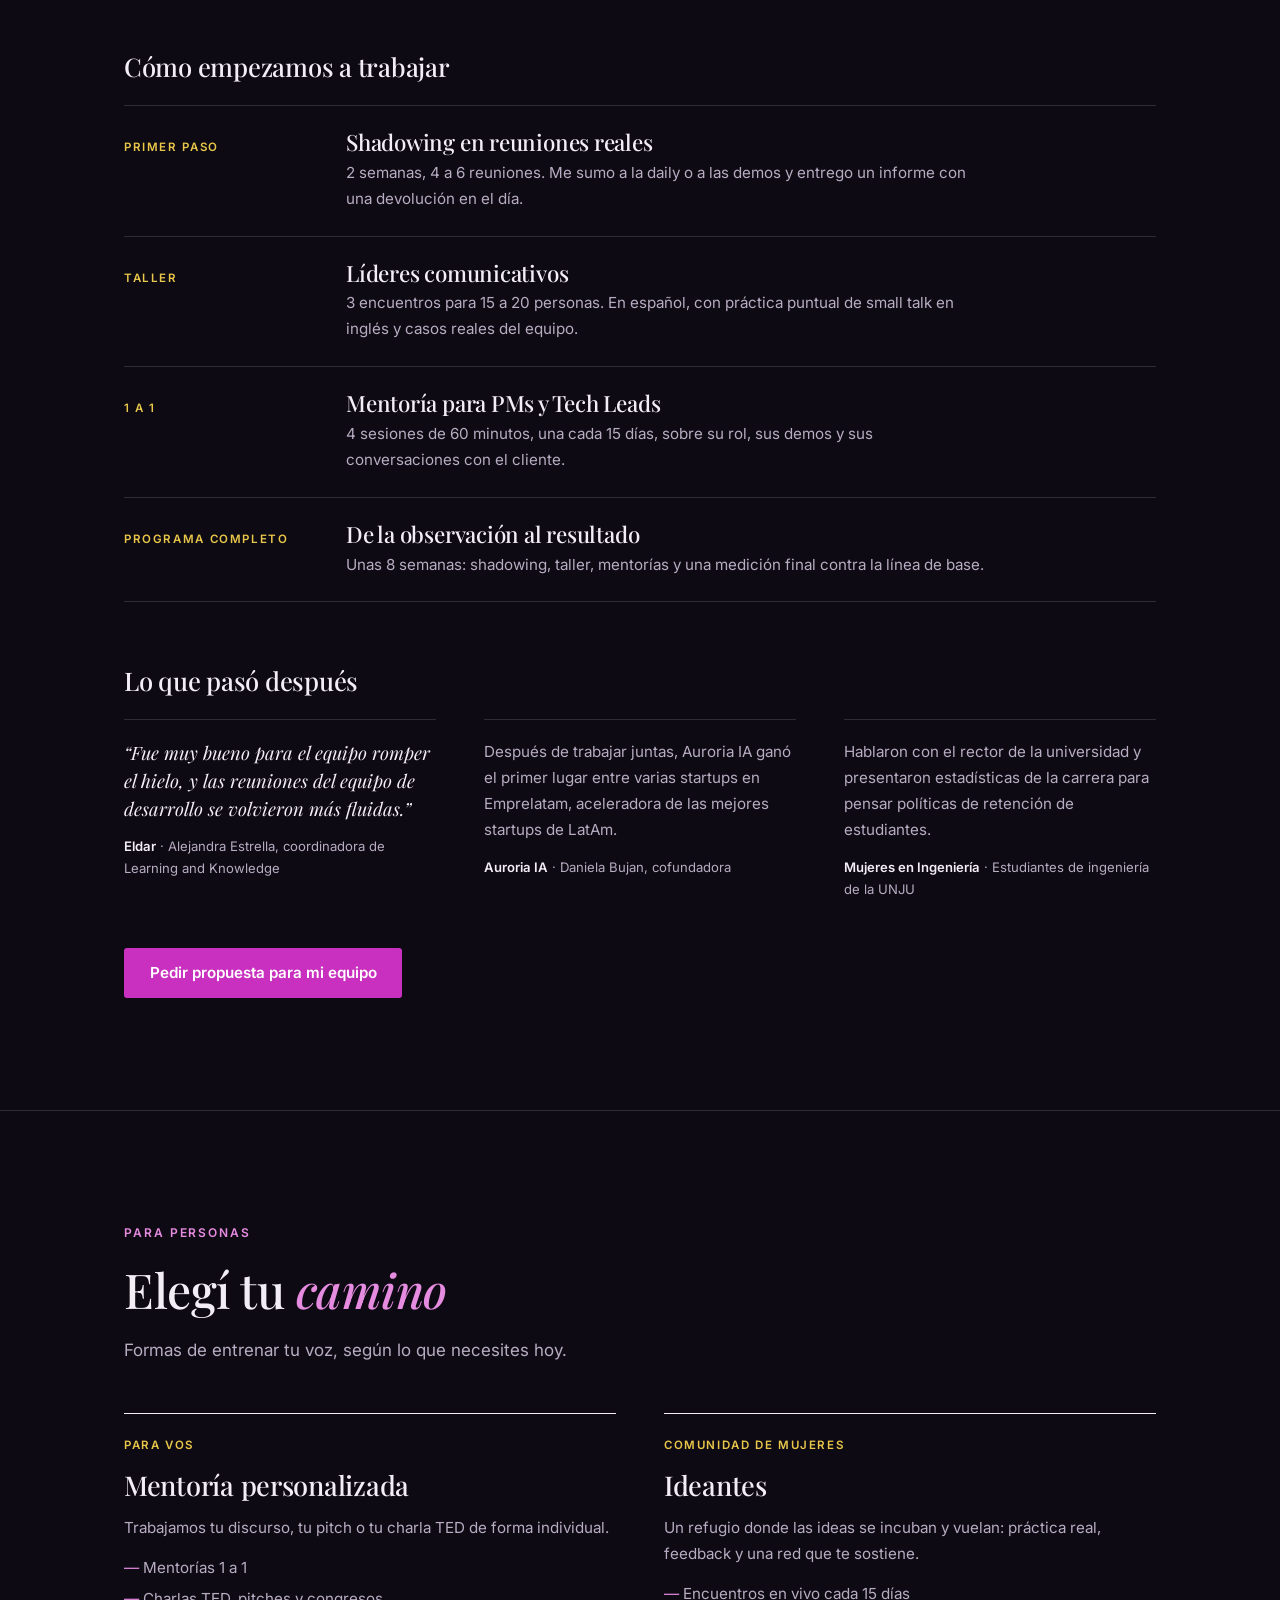
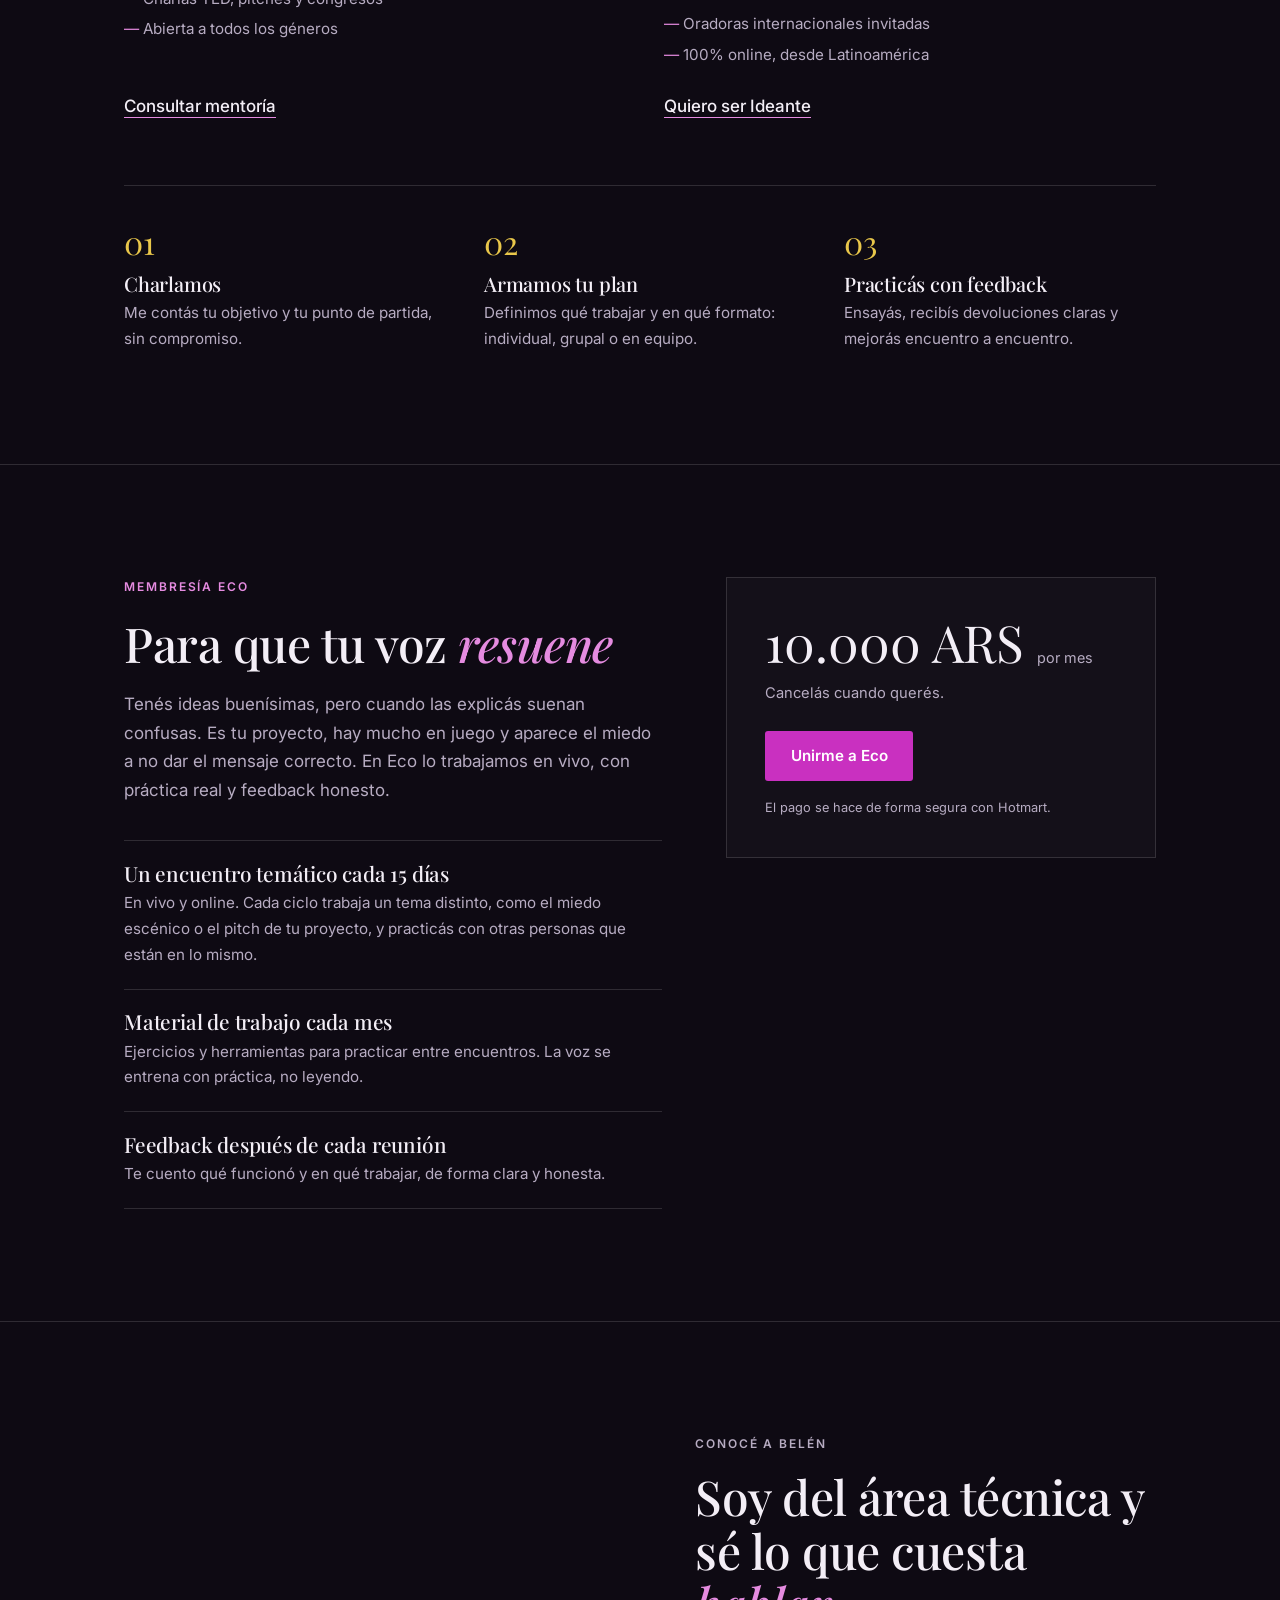
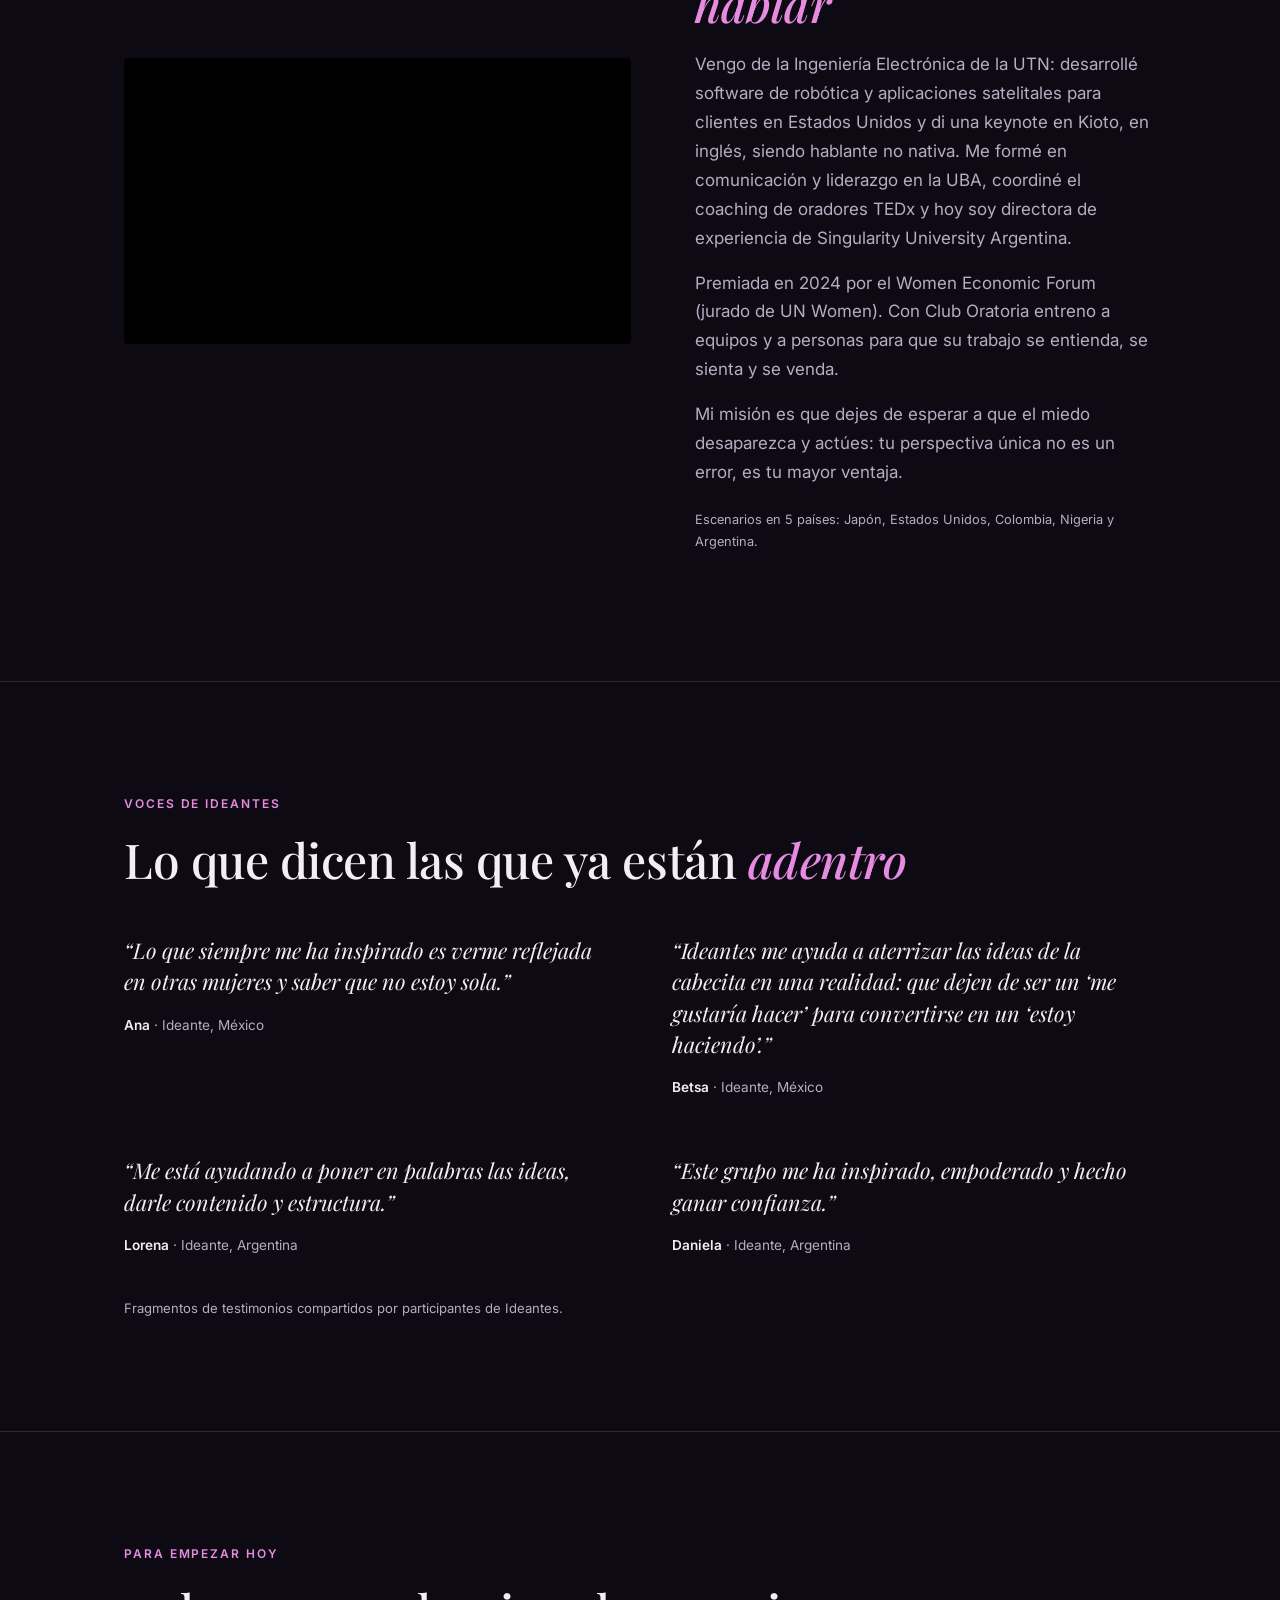
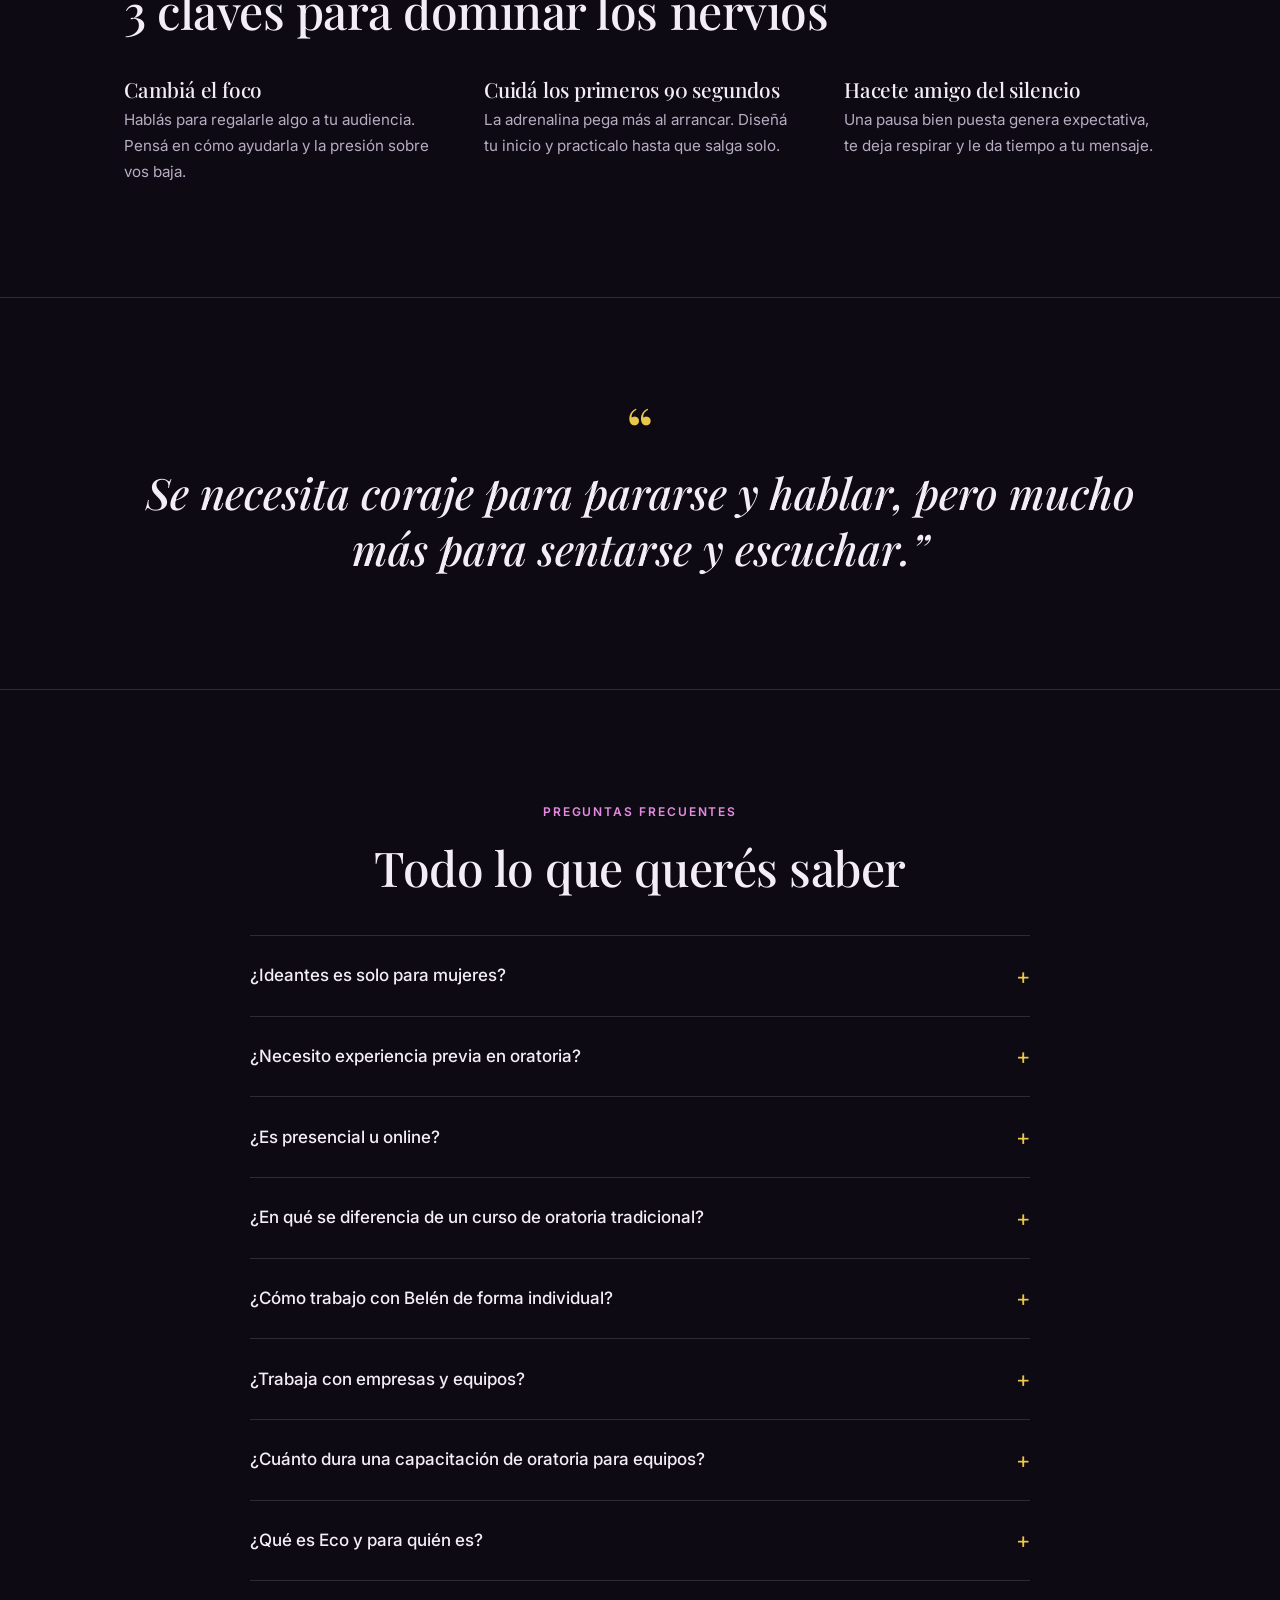
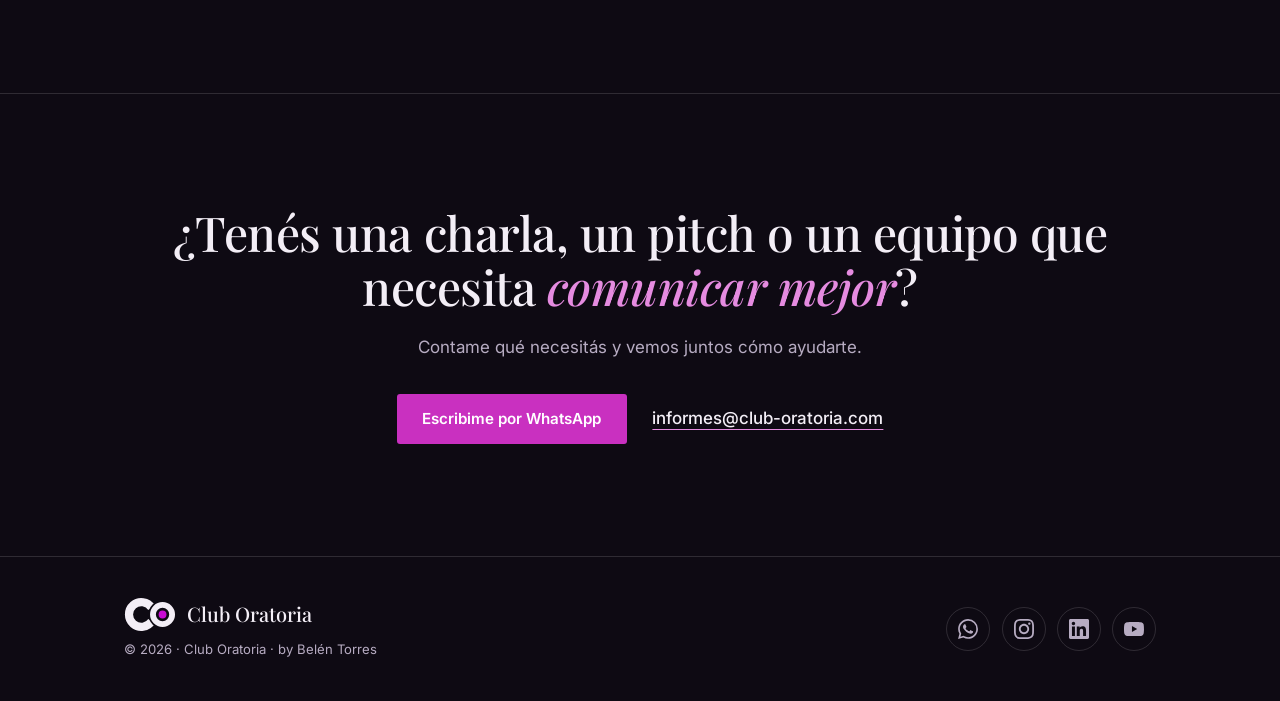
==== commit fc1ac59c: "Rename index (11).html to index.html" ====
--- a/index.html
+++ b/index.html
@@ -163,7 +163,22 @@
 .quote{text-align:center}
 .quote blockquote{font-family:"Playfair Display",Georgia,serif;font-style:italic;font-weight:500;font-size:clamp(1.7rem,3.6vw,2.7rem);line-height:1.3;max-width:24em;margin:0 auto}
 .quote blockquote::before{content:"\201C";display:block;font-style:normal;font-size:4rem;line-height:.6;color:var(--yel);margin-bottom:1rem}
+.hero{position:relative;overflow:hidden;min-height:clamp(580px,88vh,780px);display:flex;align-items:center;padding:clamp(3rem,7vw,5rem) 0}
+.hero::before{content:"";position:absolute;inset:0;z-index:1;background:linear-gradient(90deg,var(--bg) 0%,var(--bg) 34%,rgba(14,10,19,.6) 54%,rgba(14,10,19,0) 78%)}
+.hero .wrap{display:block;position:relative;z-index:2;width:100%}
+.hero-img{position:absolute;top:0;right:0;height:100%;width:min(68%,880px);object-fit:cover;object-position:center top;z-index:0;filter:brightness(.72) contrast(1.18);transform:translateX(5%);-webkit-mask-image:linear-gradient(to top,transparent 0,#000 22%),linear-gradient(to left,transparent 0,#000 14%);-webkit-mask-composite:source-in;mask-image:linear-gradient(to top,transparent 0,#000 22%),linear-gradient(to left,transparent 0,#000 14%);mask-composite:intersect}
+.hero-copy{max-width:600px}
+.sig{margin-top:2.4rem;padding-top:1.2rem;border-top:1px solid var(--line);max-width:380px}
+.sig b{display:block;font-family:"Playfair Display",Georgia,serif;font-size:1.3rem;font-weight:500}
+.sig span{font-size:.85rem;color:var(--mute)}
+.statement{padding:clamp(5rem,11vw,9rem) 0}
+.statement p{font-family:"Playfair Display",Georgia,serif;font-size:clamp(2rem,4.8vw,3.8rem);line-height:1.18;max-width:19em}
+.statement em{font-style:italic;color:var(--accs)}
 @media(max-width:860px){
+ .hero{display:block;min-height:0;padding:0 0 3rem}
+ .hero::before{display:none}
+ .hero-img{position:relative;width:100%;height:440px;display:block;transform:none;-webkit-mask-image:linear-gradient(to top,transparent 0,#000 40%);mask-image:linear-gradient(to top,transparent 0,#000 40%)}
+ .hero .wrap{margin-top:-90px}
  section{padding:3.5rem 0}
  .hero .wrap,.about,.eco{grid-template-columns:1fr;gap:2.5rem}
  .proof ul{grid-template-columns:1fr 1fr}
@@ -204,8 +219,9 @@
 
 <main>
 <section class="hero" aria-label="Inicio">
-<div class="wrap">
-<div>
+<img class="hero-img" src="[data-uri]" alt="Belén Torres, coach de oratoria y speaker internacional" width="1200" height="1200" fetchpriority="high">
+<div class="wrap">
+<div class="hero-copy">
 <p class="eyebrow">Coach de oratoria y comunicación · Buenos Aires y online</p>
 <h1>Tu voz abre puertas. <em>Entrenala.</em></h1>
 <p class="lead">Coaching de oratoria para equipos técnicos, líderes, profesionales y emprendedores. Entrená con Belén Torres, ex coordinadora TEDx, alumni de Singularity University y speaker en 5 países.</p>
@@ -214,10 +230,7 @@
 <a class="link" href="#caminos">Quiero entrenar mi voz</a>
 </div>
 <p class="micro">Abierto a todas las personas · Mentorías y capacitaciones online o presenciales</p>
-</div>
-<div class="photo">
-<img src="belen-960.jpg" srcset="belen-480.jpg 480w, belen-960.jpg 960w" sizes="(max-width:860px) 100vw, 446px" alt="Belén Torres, coach de oratoria y speaker internacional" width="960" height="1011" fetchpriority="high">
-<p class="cap">Speaker en 5 países: Japón, EE. UU., Colombia, Nigeria y Argentina</p>
+<div class="sig"><b>Belén Torres</b><span>Formada en Ingeniería Electrónica · Coach de oratoria · Speaker en 5 países</span></div>
 </div>
 </div>
 </section>
@@ -233,11 +246,17 @@
 </div>
 </section>
 
+<section class="statement" aria-label="Propuesta">
+<div class="wrap">
+<p>Las mejores soluciones tecnológicas necesitan la mejor <em>comunicación</em> para brillar.</p>
+</div>
+</section>
+
 <section id="equipos" aria-labelledby="t-equipos">
 <div class="wrap">
 <p class="eyebrow">Para equipos y empresas</p>
 <h2 id="t-equipos">Equipos técnicos que se entienden y <em>clientes que confían</em></h2>
-<p class="lead">Las mejores soluciones tecnológicas necesitan la mejor comunicación para brillar. Trabajo con equipos de desarrollo, PMs y Tech Leads para que sus demos, reuniones y conversaciones con clientes se entiendan, se sientan y se vendan, y para que ese cambio se pueda medir.</p>
+<p class="lead">Trabajo con equipos de desarrollo, PMs y Tech Leads para que sus demos, reuniones y conversaciones con clientes se entiendan, se sientan y se vendan, y para que ese cambio se pueda medir.</p>
 <h3 class="sub">Lo que se escucha y lo que realmente pasa</h3>
 <div class="pain">
 <div class="pr"><span>Capacitaciones teóricas</span><i>→</i><b>Falta práctica con casos reales</b></div>
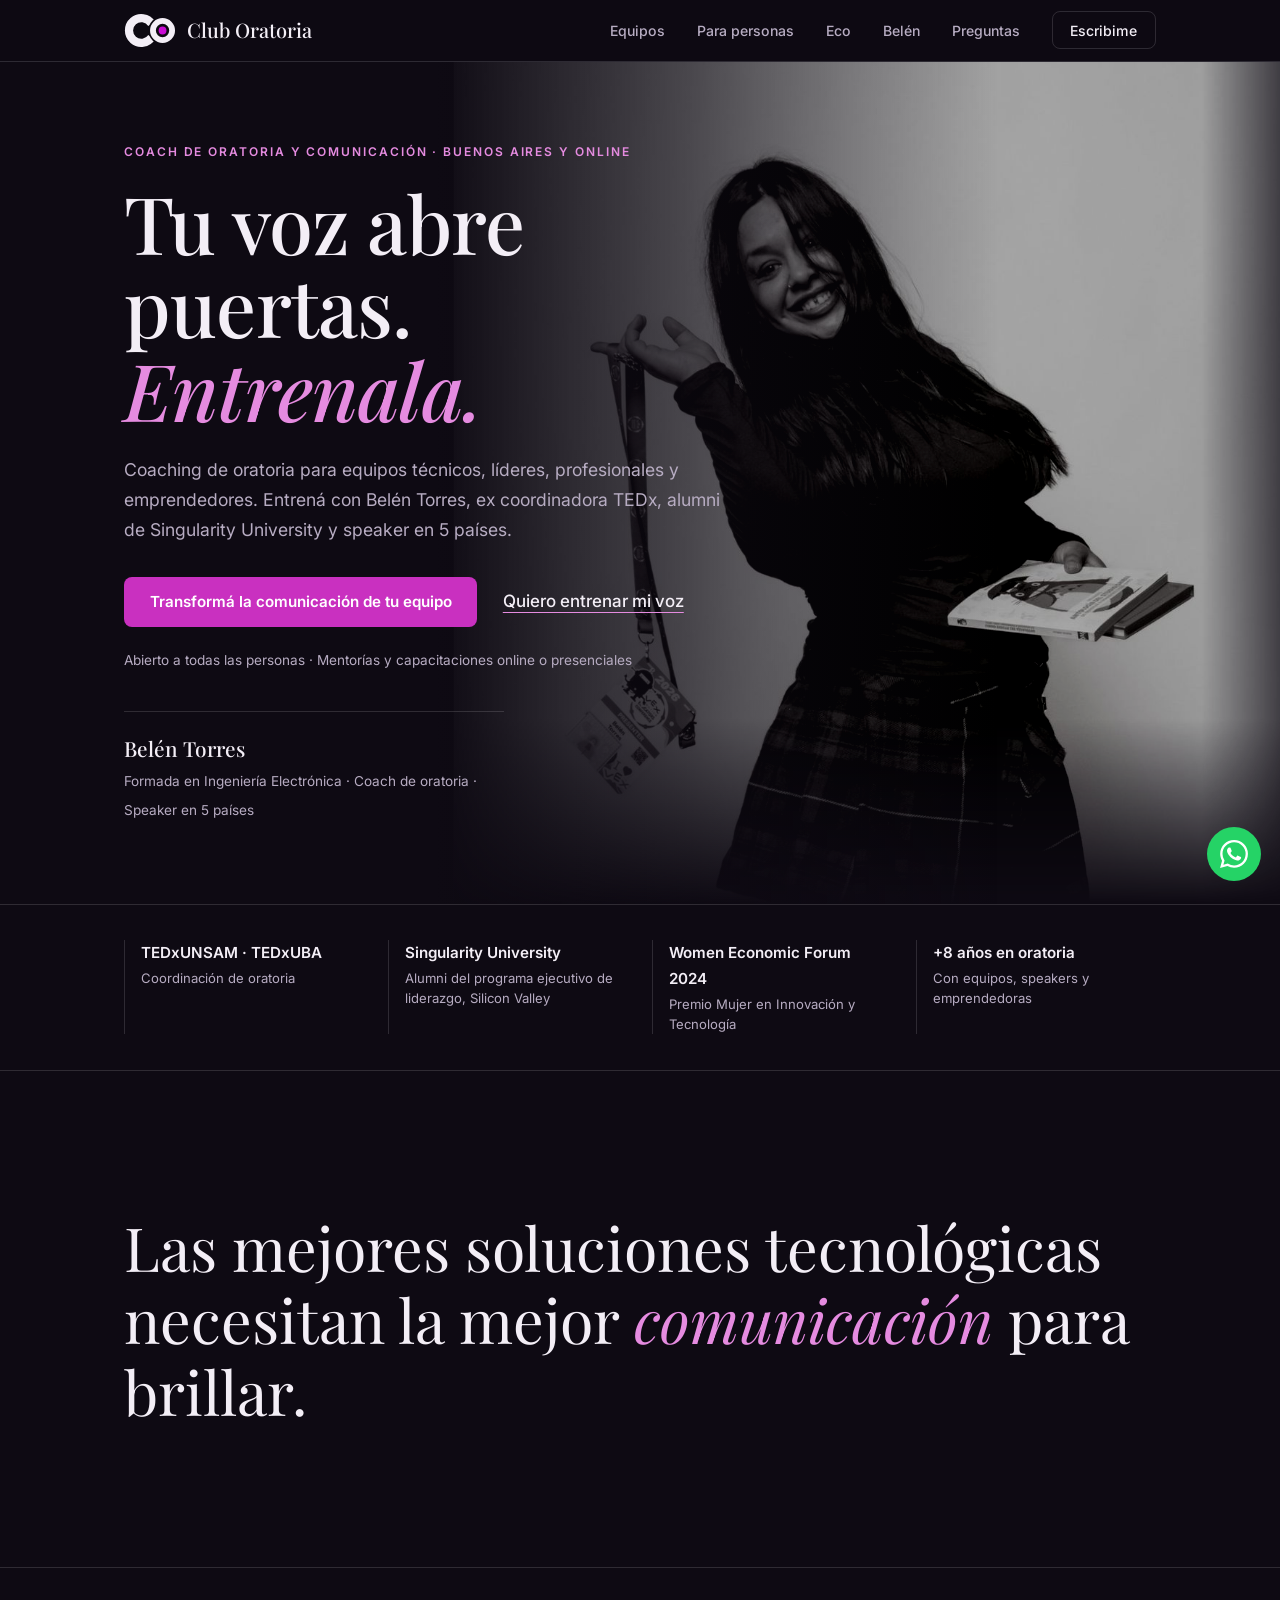
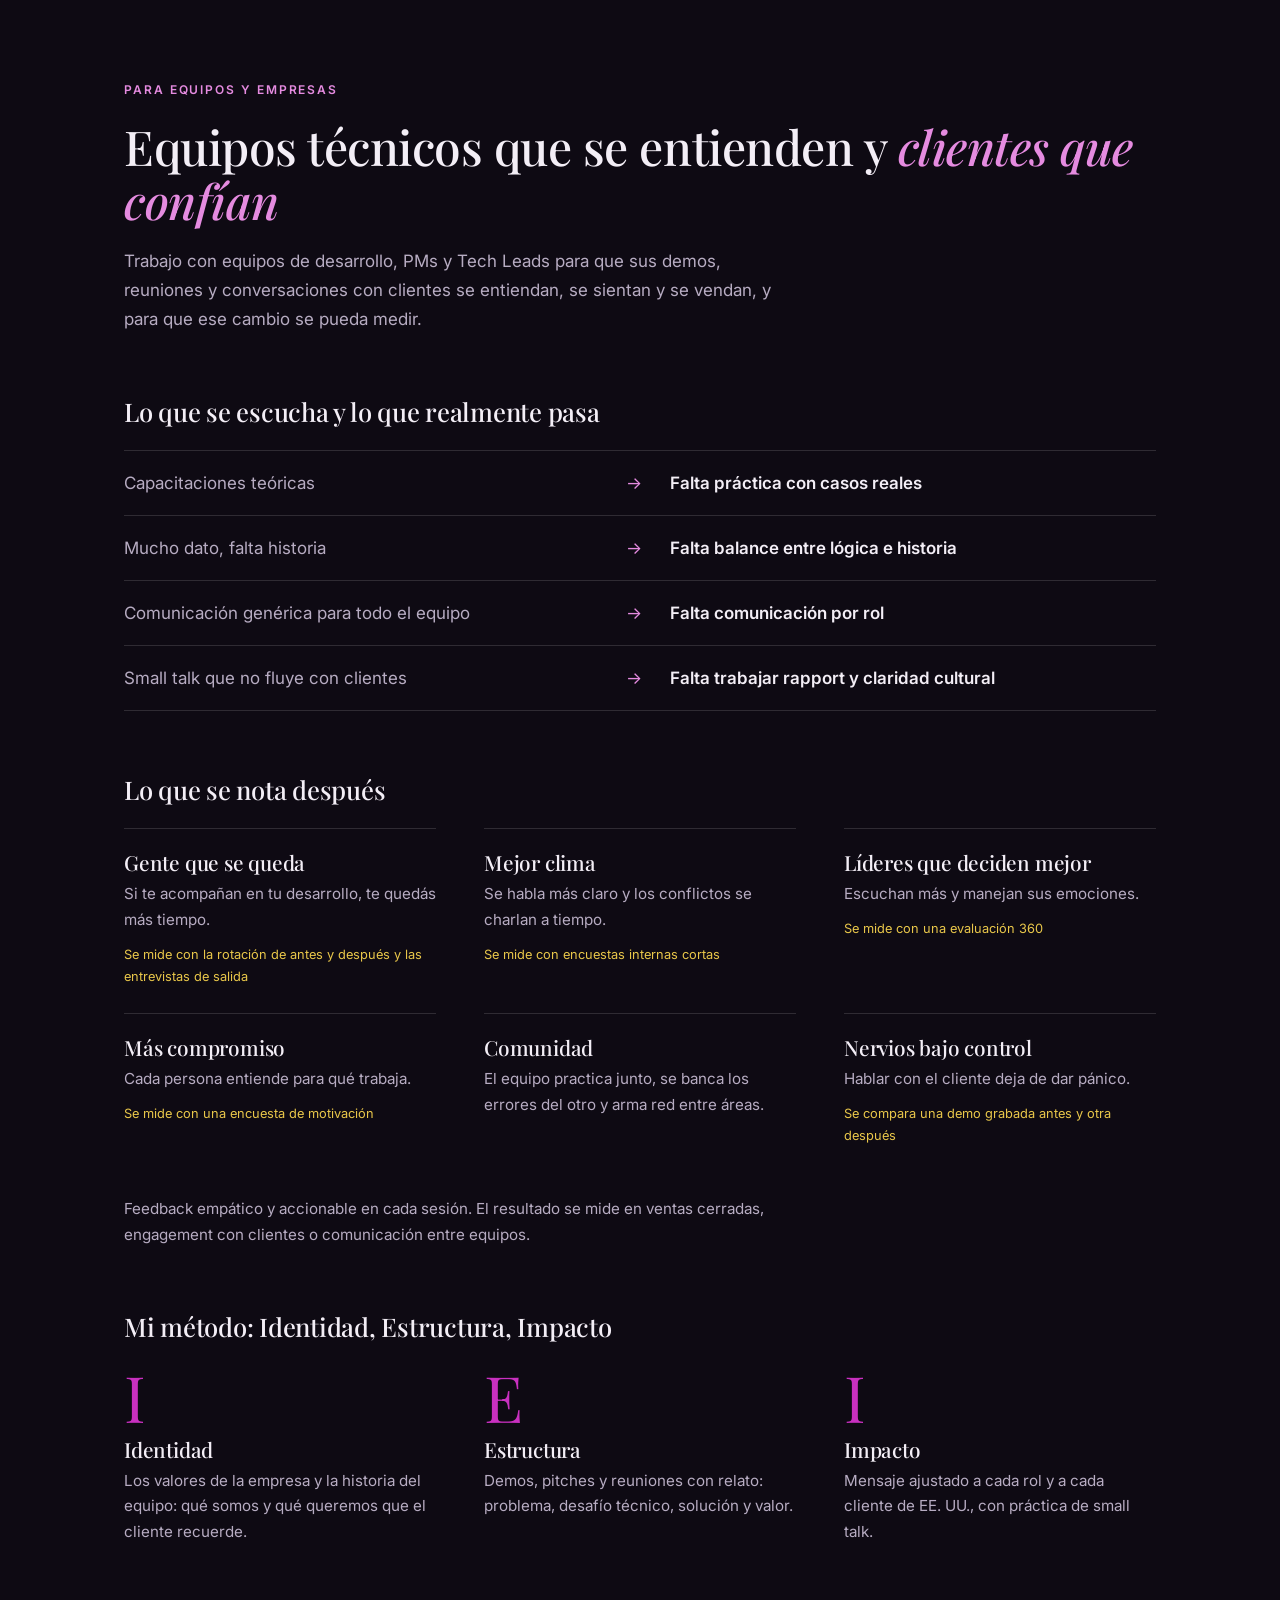
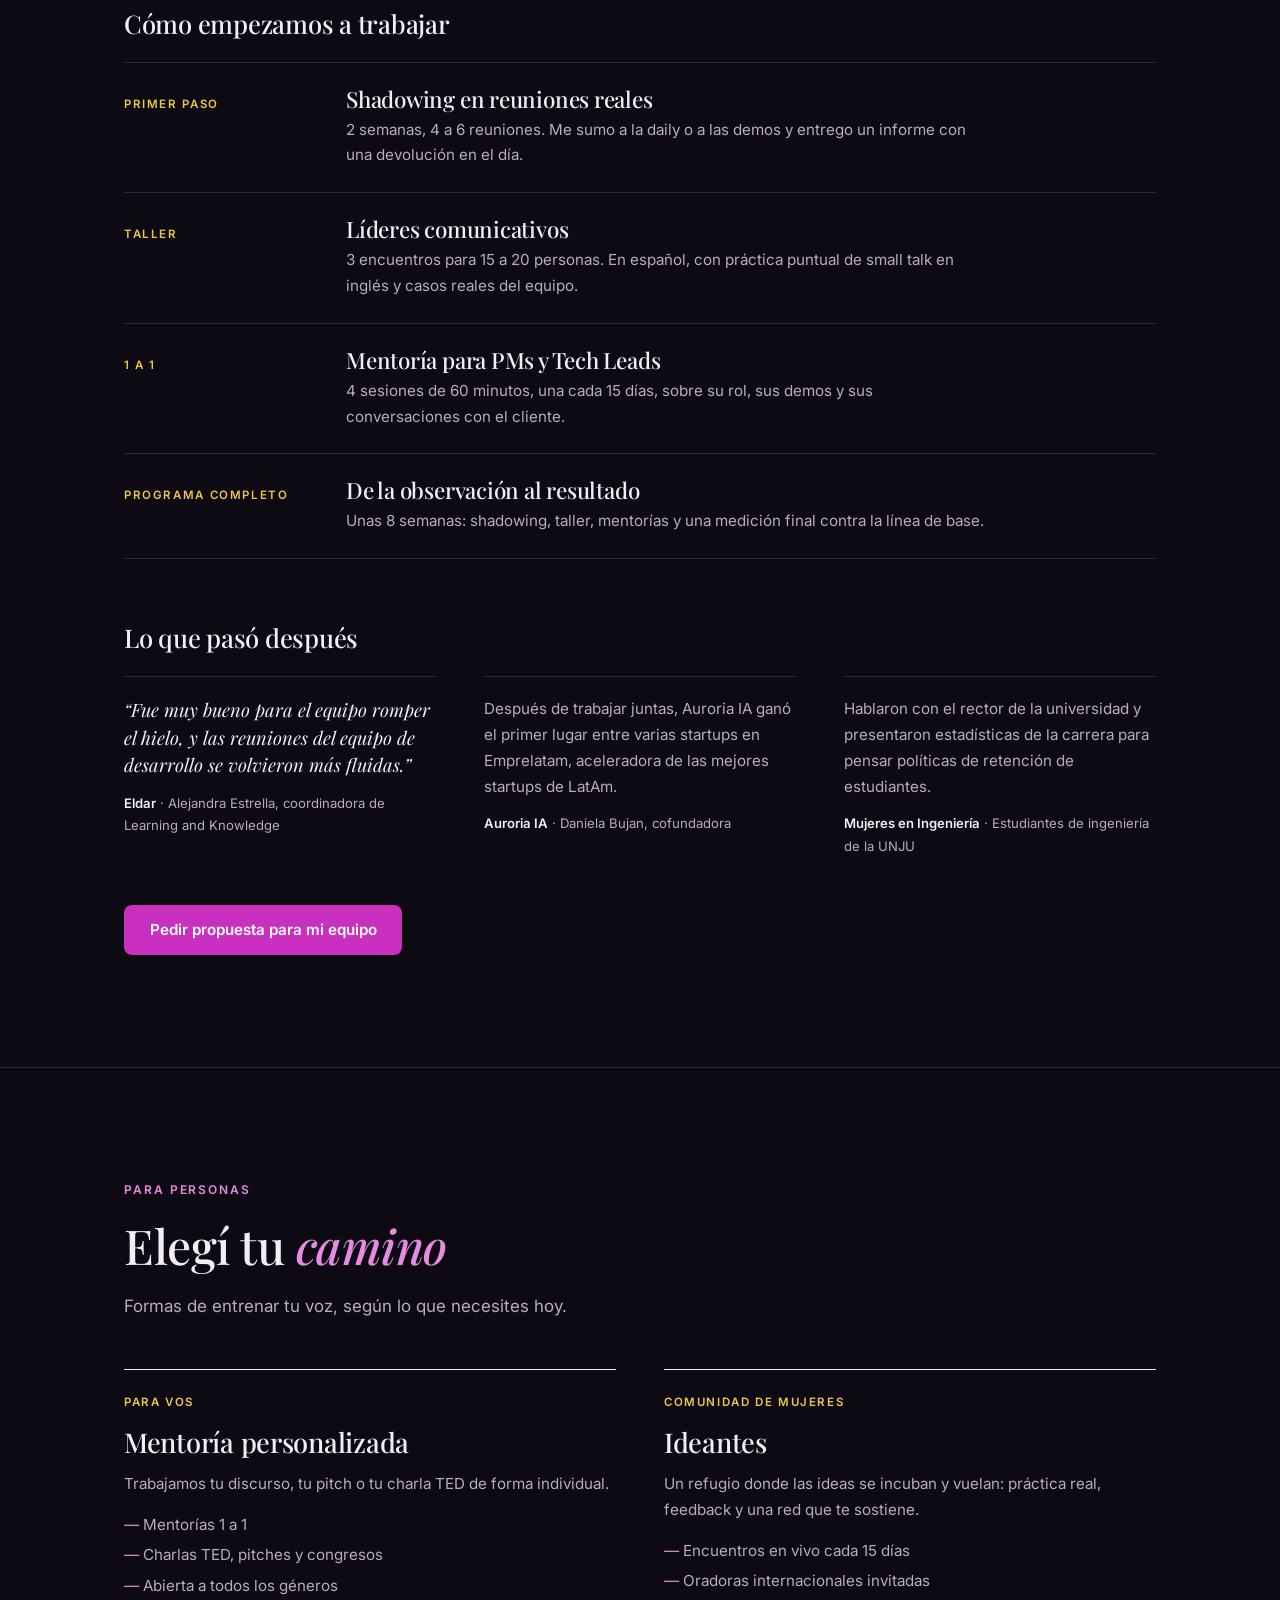
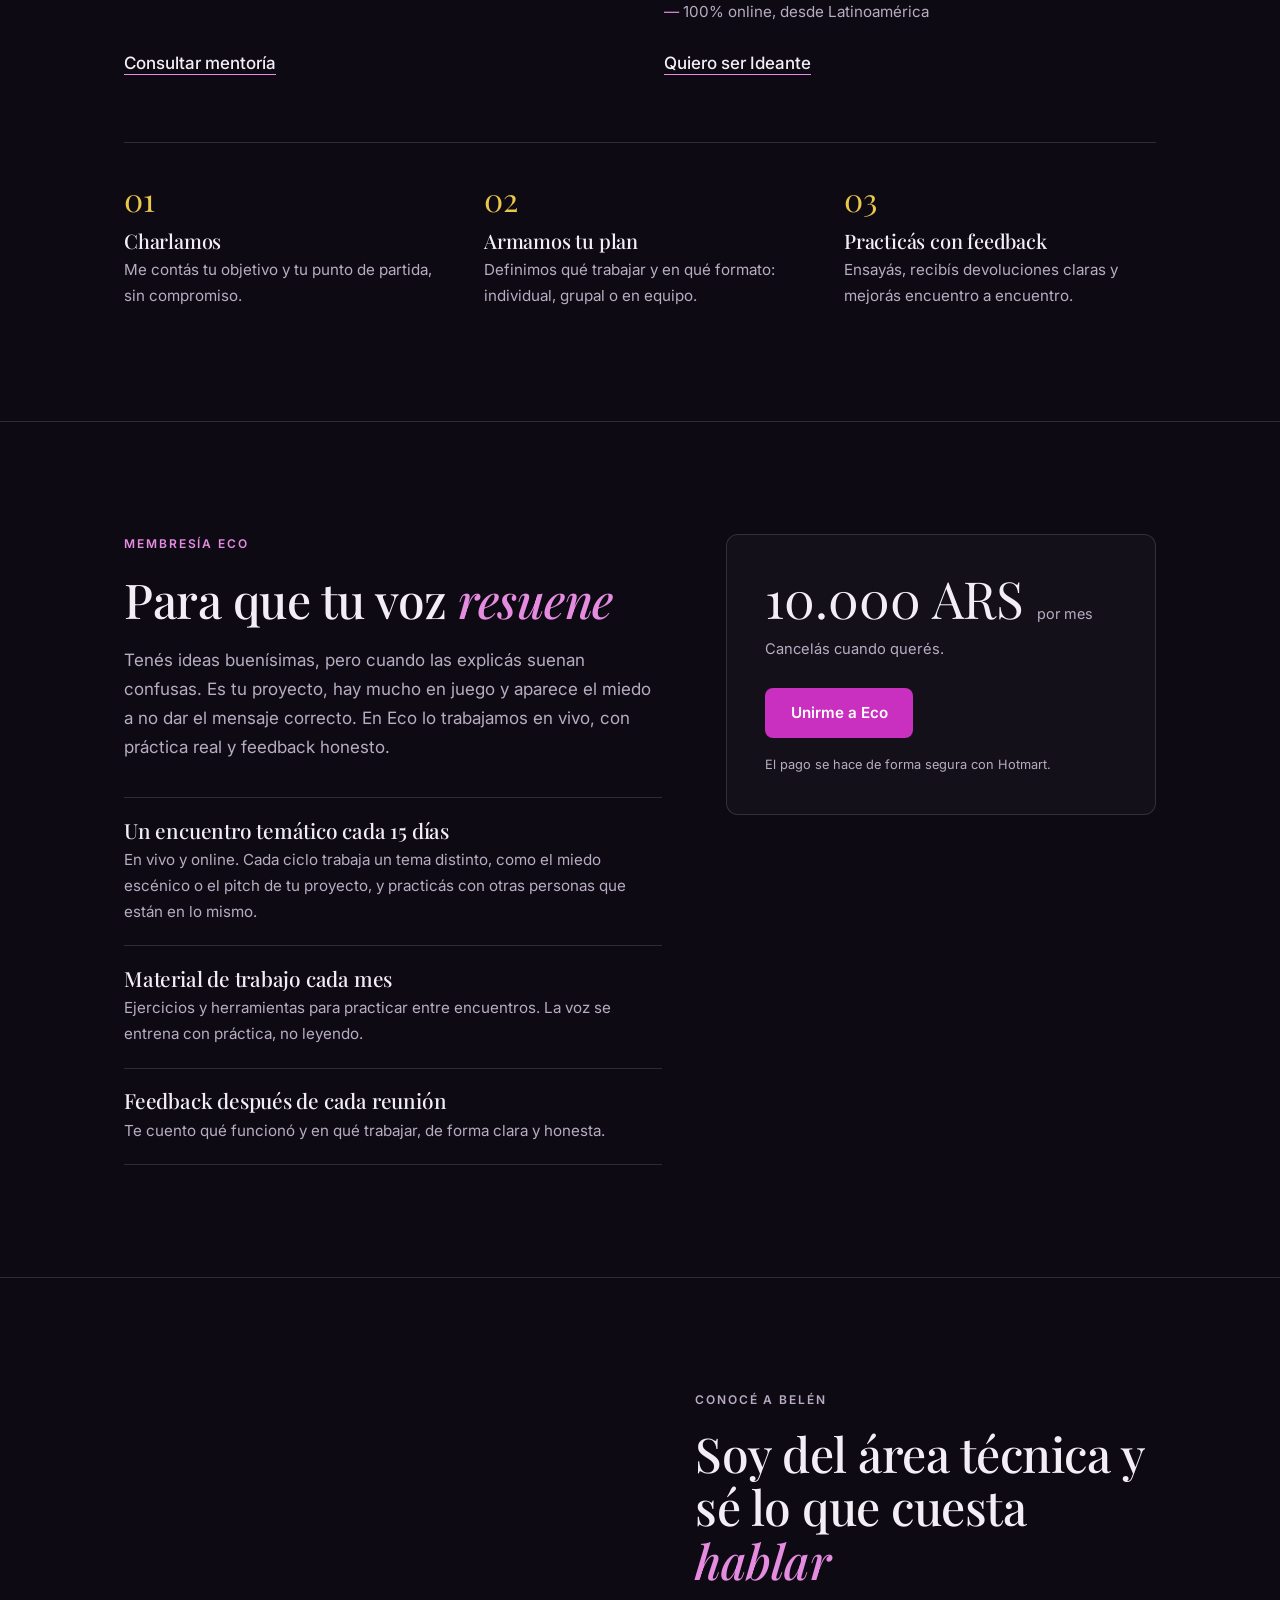
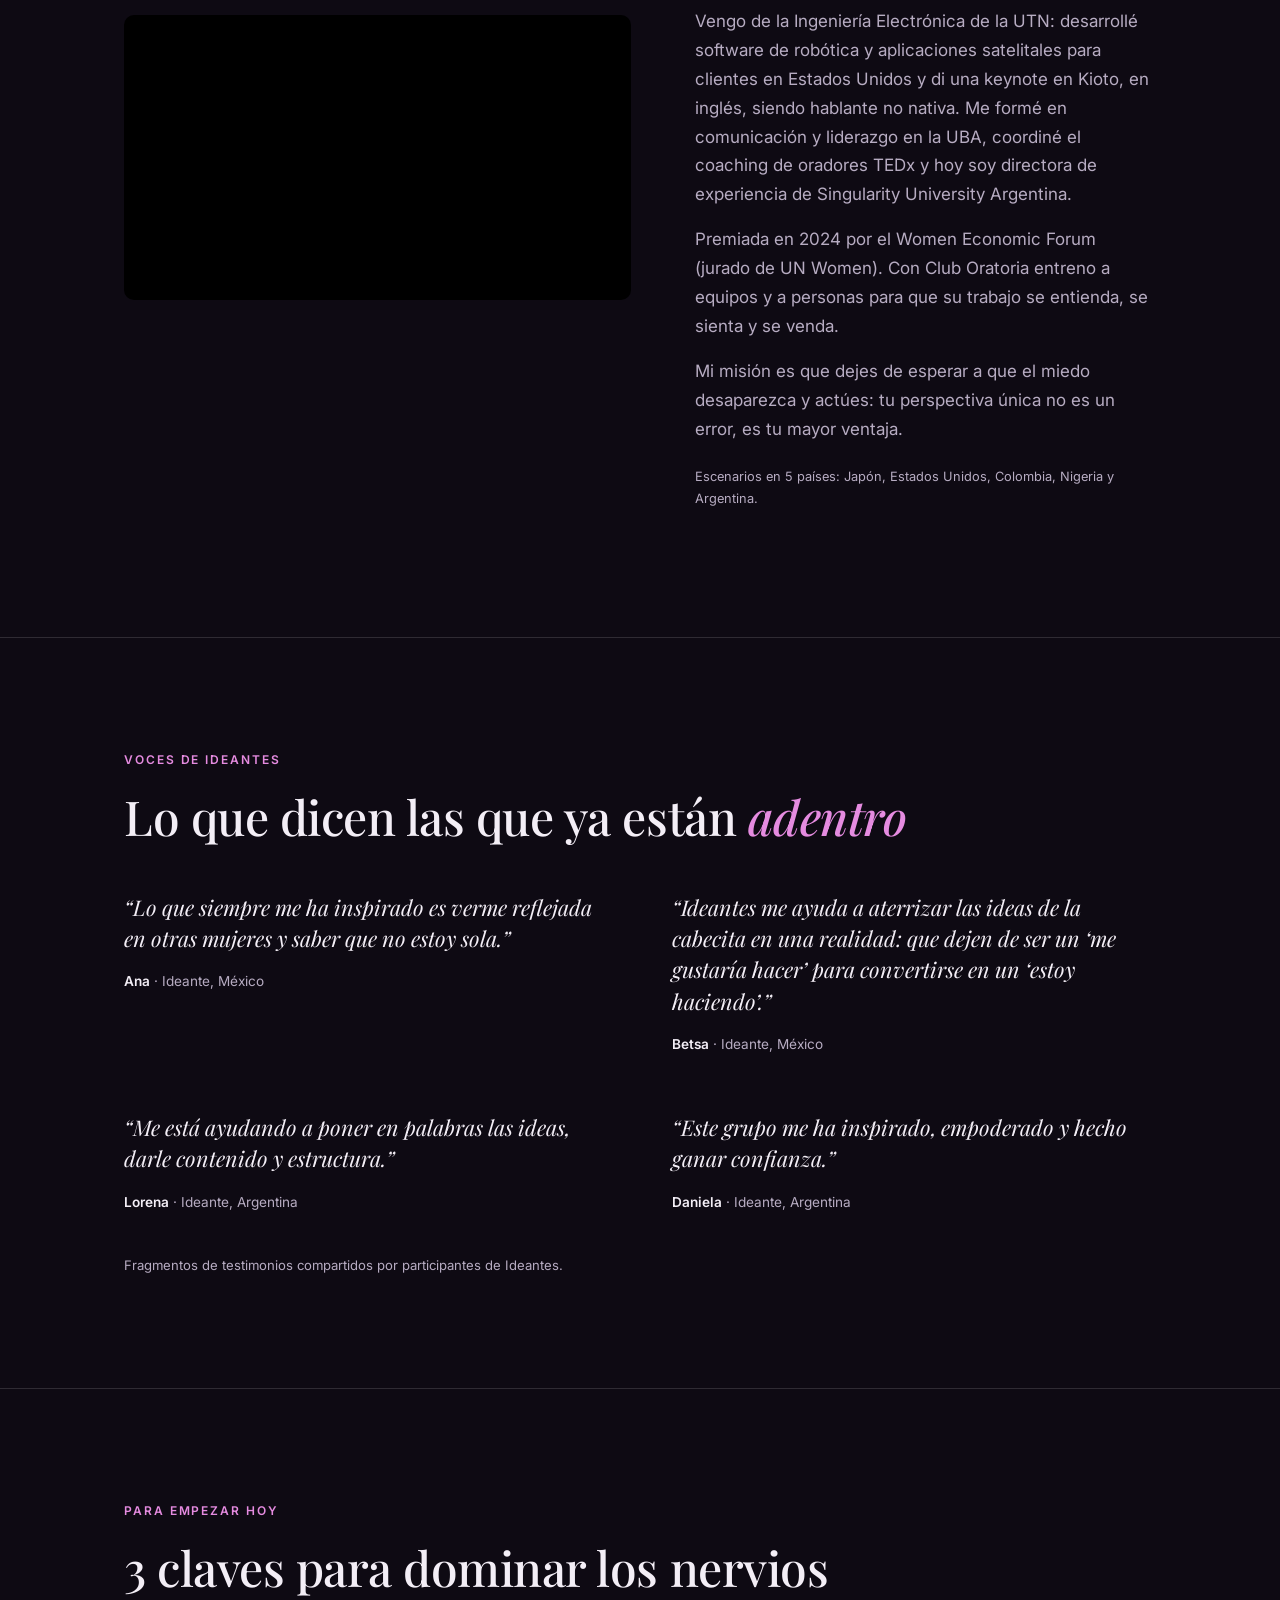
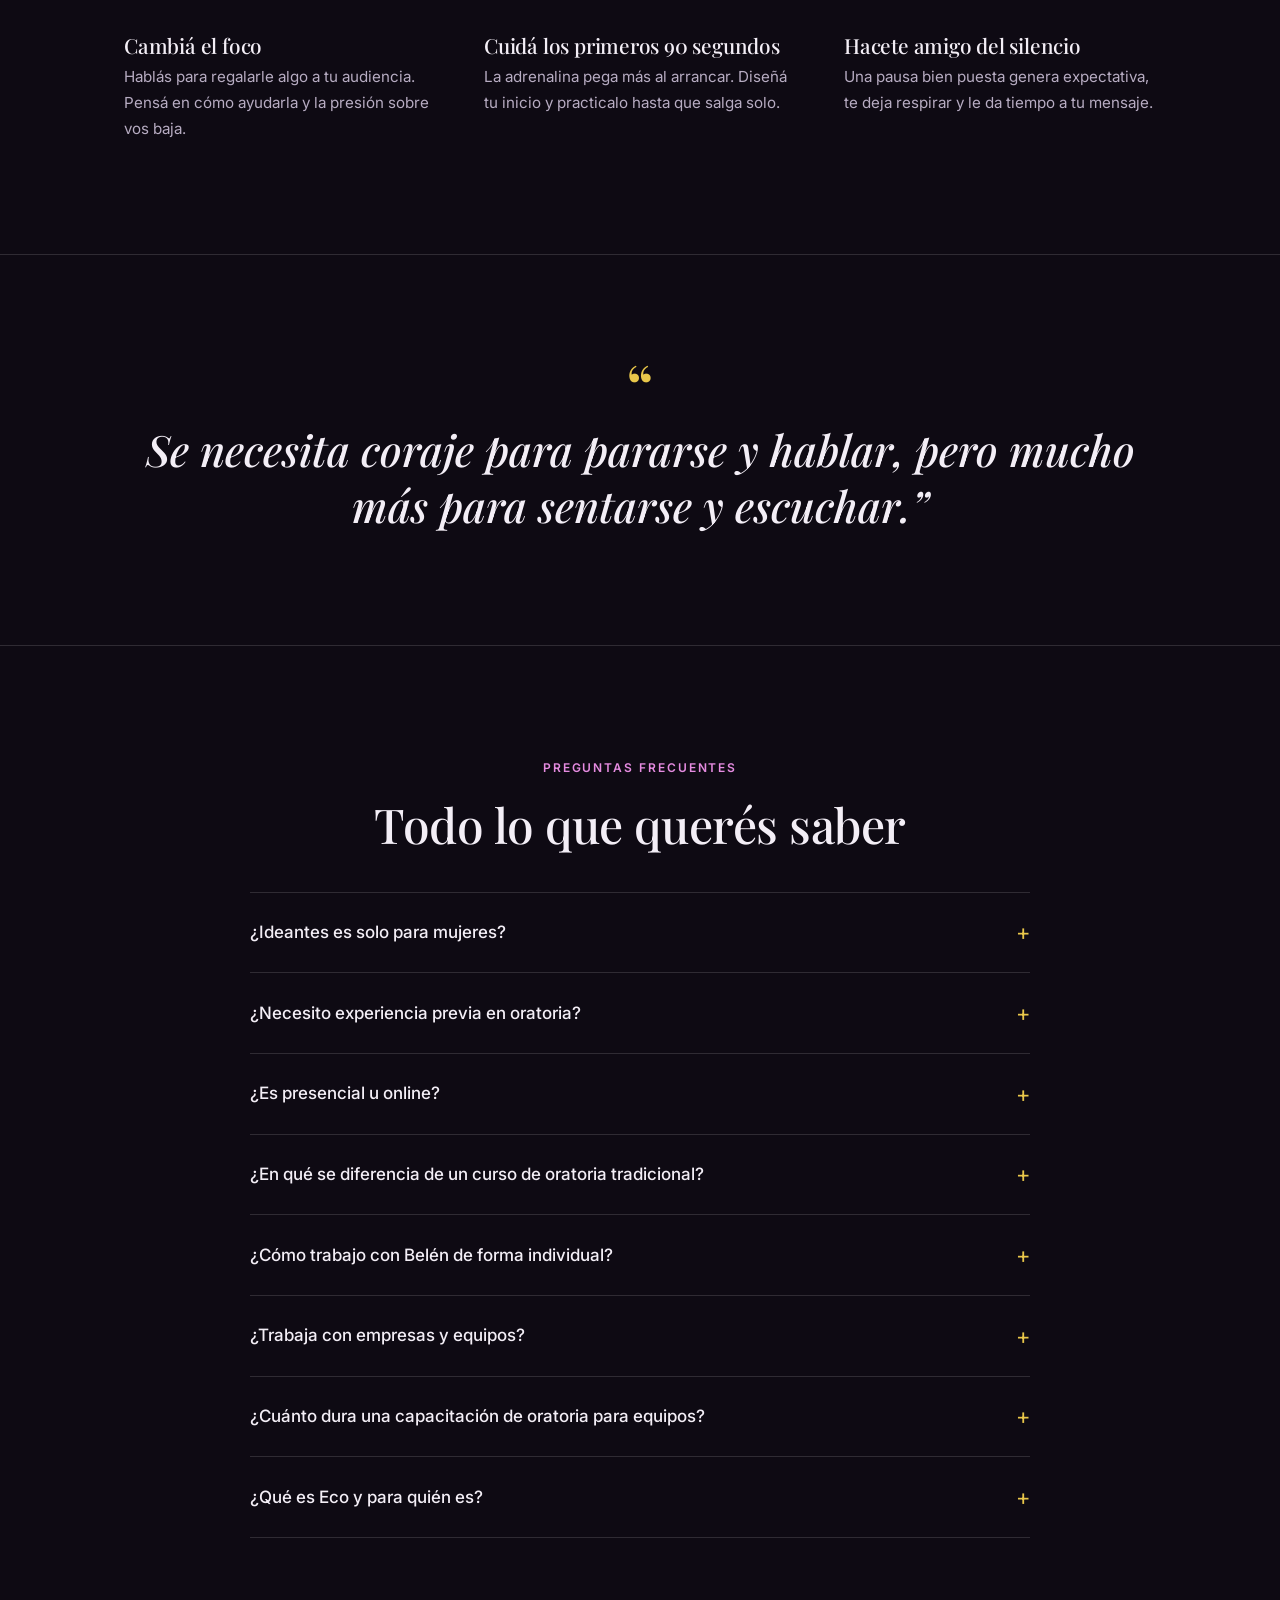
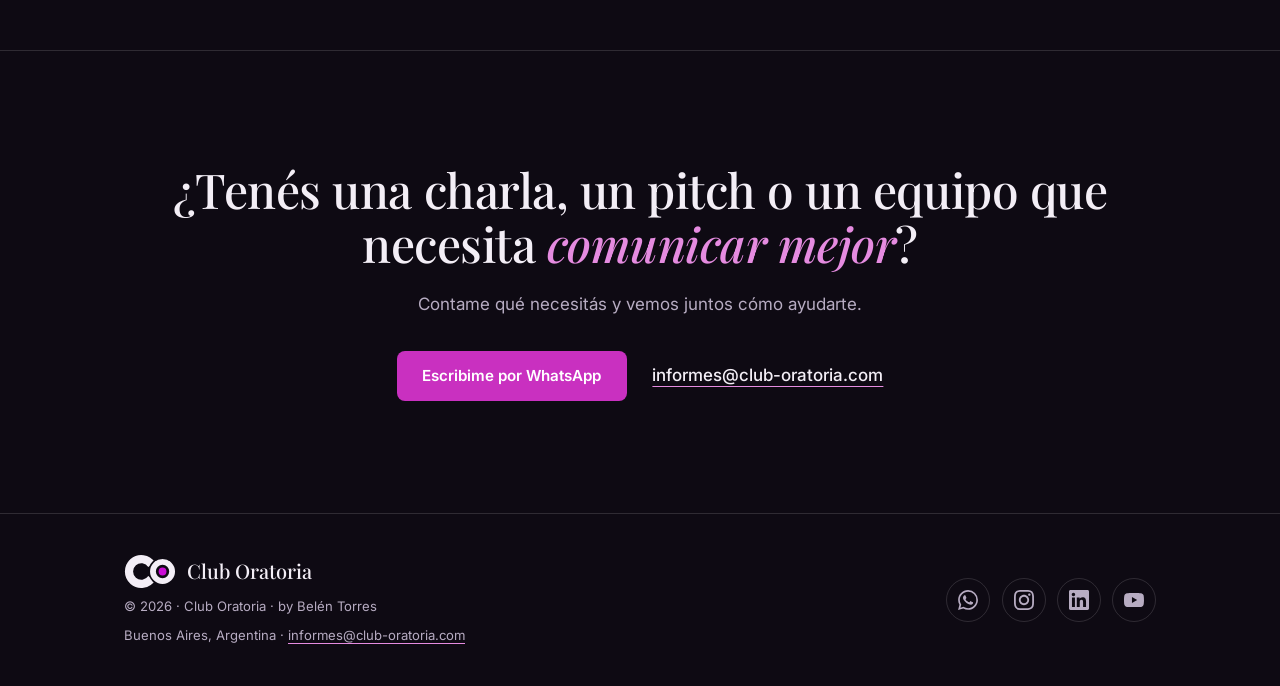
==== commit 5295af00: "Rename index (10).html to index.html" ====
--- a/index.html
+++ b/index.html
@@ -48,7 +48,7 @@
 h2{font-size:clamp(2rem,3.8vw,3rem);margin-bottom:1.2rem}
 h1 em,h2 em{font-style:italic;color:var(--accs)}
 .lead{color:var(--mute);max-width:40em}
-.btn{display:inline-flex;align-items:center;justify-content:center;min-height:50px;padding:0 1.6rem;border-radius:3px;font-weight:600;font-size:.95rem;text-decoration:none;transition:background .2s,color .2s}
+.btn{display:inline-flex;align-items:center;justify-content:center;min-height:50px;padding:0 1.6rem;border-radius:8px;font-weight:600;font-size:.95rem;text-decoration:none;transition:background .2s,color .2s}
 .btn-main{background:var(--acc);color:#fff}
 .btn-main:hover{background:var(--tx);color:var(--bg)}
 .link{font-weight:500;text-decoration:underline;text-decoration-color:var(--accs);text-underline-offset:.3em}
@@ -63,9 +63,9 @@
 #menu{display:flex;align-items:center;gap:2rem;list-style:none}
 #menu a{text-decoration:none;font-size:.88rem;font-weight:500;color:var(--mute)}
 #menu a:hover{color:var(--tx)}
-#menu .nav-cta{color:var(--tx);border:1px solid var(--line);padding:.6rem 1.1rem;border-radius:3px}
+#menu .nav-cta{color:var(--tx);border:1px solid var(--line);padding:.6rem 1.1rem;border-radius:8px}
 #menu .nav-cta:hover{border-color:var(--accs)}
-.menu-btn{display:none;background:none;border:1px solid var(--line);color:var(--tx);border-radius:3px;min-height:44px;padding:0 1rem;font:500 .88rem Inter,sans-serif}
+.menu-btn{display:none;background:none;border:1px solid var(--line);color:var(--tx);border-radius:8px;min-height:44px;padding:0 1rem;font:500 .88rem Inter,sans-serif}
 .hero{border-top:0;padding:clamp(3rem,7vw,5.5rem) 0}
 .hero .wrap{display:grid;grid-template-columns:1.3fr 1fr;gap:4rem;align-items:center}
 .hero h1{font-size:clamp(2.8rem,6.2vw,5rem);line-height:1.05;margin-bottom:1.5rem}
@@ -96,7 +96,7 @@
 .it:last-child{border-bottom:1px solid var(--line)}
 .it h3{font-size:1.3rem;margin-bottom:.3rem}
 .it p{color:var(--mute);font-size:.95rem}
-.price{border:1px solid var(--line);background:var(--bg2);padding:2.4rem;position:sticky;top:100px}
+.price{border:1px solid var(--line);background:var(--bg2);padding:2.4rem;border-radius:12px;position:sticky;top:100px}
 .amt{font-family:"Playfair Display",Georgia,serif;font-size:3.2rem;line-height:1}
 .amt small{font-family:Inter,sans-serif;font-size:.9rem;color:var(--mute)}
 .terms{color:var(--mute);font-size:.92rem;margin:.8rem 0 1.6rem}
@@ -117,7 +117,7 @@
 .rs cite{display:block;font-style:normal;font-size:.82rem;color:var(--mute);margin-top:.8rem}
 .rs cite b{color:var(--tx);font-weight:600}
 .about{display:grid;grid-template-columns:1.1fr 1fr;gap:4rem;align-items:center}
-.video{position:relative;padding-bottom:56.25%;height:0;border-radius:4px;overflow:hidden;background:#000}
+.video{position:relative;padding-bottom:56.25%;height:0;border-radius:10px;overflow:hidden;background:#000}
 .video iframe{position:absolute;inset:0;width:100%;height:100%;border:0}
 .about p{color:var(--mute);margin-bottom:1rem}
 .about .cap{margin-top:1.4rem}
@@ -143,6 +143,8 @@
 footer{border-top:1px solid var(--line);padding:2.5rem 0}
 footer .wrap{display:flex;justify-content:space-between;align-items:center;flex-wrap:wrap;gap:1.5rem}
 footer small{color:var(--mute);font-size:.82rem;display:block;margin-top:.4rem}
+footer small a{color:var(--mute);text-decoration:underline;text-decoration-color:var(--accs);text-underline-offset:.2em}
+footer small a:hover{color:var(--tx)}
 .social{display:flex;gap:.7rem;flex-wrap:wrap}
 .social a{width:44px;height:44px;display:inline-flex;align-items:center;justify-content:center;border:1px solid var(--line);border-radius:50%;color:var(--mute);transition:color .2s,border-color .2s}
 .social a:hover{color:var(--tx);border-color:var(--accs)}
@@ -174,6 +176,15 @@
 .statement{padding:clamp(5rem,11vw,9rem) 0}
 .statement p{font-family:"Playfair Display",Georgia,serif;font-size:clamp(2rem,4.8vw,3.8rem);line-height:1.18;max-width:19em}
 .statement em{font-style:italic;color:var(--accs)}
+.bar b{color:var(--yel);letter-spacing:.06em}
+[hidden]{display:none!important}
+.promo-tag{display:inline-block;font-size:.72rem;letter-spacing:.14em;text-transform:uppercase;font-weight:600;color:var(--bg);background:var(--yel);padding:.3rem .65rem;border-radius:6px;margin-bottom:1rem}
+.amt s{font-size:1.7rem;color:var(--mute);margin-right:.5rem;text-decoration-color:var(--accs)}
+.amt .u{font-family:Inter,sans-serif;font-size:.9rem;color:var(--mute)}
+.code{display:flex;align-items:center;justify-content:space-between;gap:1rem;width:100%;margin:1.1rem 0 .3rem;padding:.75rem 1rem;border:1px dashed var(--yel);background:transparent;color:var(--tx);font:600 1rem Inter,sans-serif;letter-spacing:.14em;cursor:pointer;border-radius:8px}
+.code em{font-style:normal;font-size:.8rem;letter-spacing:0;color:var(--yel);font-weight:500}
+.code:hover{background:rgba(233,199,74,.08)}
+.count{font-size:.85rem;color:var(--yel);margin:.6rem 0 0}
 @media(max-width:860px){
  .hero{display:block;min-height:0;padding:0 0 3rem}
  .hero::before{display:none}
@@ -200,7 +211,7 @@
 <body>
 <svg width="0" height="0" style="position:absolute" aria-hidden="true"><defs><symbol id="co" viewBox="250 510 1460 980"><mask id="cm" maskUnits="userSpaceOnUse" x="250" y="510" width="1460" height="980"><rect x="250" y="510" width="1460" height="980" fill="#fff"/><circle cx="1332" cy="1000" r="395" fill="#000"/></mask><path mask="url(#cm)" d="M1028 811A347 347 0 1 0 1028 1189" fill="none" stroke="currentColor" stroke-width="230"/><circle cx="1332" cy="1000" r="269" fill="none" stroke="currentColor" stroke-width="164"/><circle cx="1332" cy="1000" r="110" fill="#C90BD4"/></symbol></defs></svg>
 
-<div class="bar">TECweek Ideantes · del 3 al 6 de noviembre · online · <a href="https://www.club-oratoria.com/Tecweek-Ideantes/">Inscribite y armá tu gafete</a></div>
+<div class="bar" data-promo>Cyber Monday extendido · 15% OFF en Eco con el código <b>CLUB15</b> · hasta el 11 de noviembre · <a href="#eco">Quiero mi descuento</a></div>
 
 <header>
 <nav class="nav" aria-label="Navegación principal">
@@ -341,10 +352,48 @@
 </div>
 </div>
 <aside class="price" aria-label="Precio de Eco">
+<div data-promo>
+<p class="promo-tag">Cyber Monday extendido</p>
+<p class="amt"><s>10.000</s>8.500 <span class="u">ARS con el código</span></p>
+<button class="code" type="button" id="copy-code" aria-label="Copiar el código CLUB15"><span>CLUB15</span><em>Copiar</em></button>
+<p class="count" id="count"></p>
+<p class="terms">Ahorrás 1.500 ARS. Cancelás cuando querés.</p>
+</div>
+<div data-regular hidden>
 <p class="amt">10.000 ARS <small>por mes</small></p>
 <p class="terms">Cancelás cuando querés.</p>
+</div>
 <script>function importHotmart(){var s=document.createElement('script');s.src='https://static.hotmart.com/checkout/widget.min.js';document.head.appendChild(s)}importHotmart();</script>
-<a onclick="return false;" href="https://pay.hotmart.com/M104217722L?checkoutMode=2" class="hotmart-fb hotmart__button-checkout btn btn-main" style="display:inline-flex !important;background:#C930C0 !important;color:#fff !important;padding:0 1.6rem !important;border-radius:3px !important;text-decoration:none !important;font-weight:600 !important;font-family:inherit !important;min-height:50px !important;align-items:center !important;border:none !important;box-shadow:none !important;text-shadow:none !important">Unirme a Eco</a>
+<a id="eco-cta" onclick="return false;" href="https://pay.hotmart.com/M104217722L?checkoutMode=2&amp;bid=1794145126906" class="hotmart-fb hotmart__button-checkout btn btn-main" style="display:inline-flex !important;background:#C930C0 !important;color:#fff !important;padding:0 1.6rem !important;border-radius:8px !important;text-decoration:none !important;font-weight:600 !important;font-family:inherit !important;min-height:50px !important;align-items:center !important;border:none !important;box-shadow:none !important;text-shadow:none !important">Unirme a Eco con 15% OFF</a>
+<script>
+(function(){
+var END=new Date('2026-11-11T23:59:59-03:00').getTime();
+var btn=document.getElementById('eco-cta'),cnt=document.getElementById('count');
+function expire(){
+ document.querySelectorAll('[data-promo]').forEach(function(e){e.hidden=true});
+ document.querySelectorAll('[data-regular]').forEach(function(e){e.hidden=false});
+ if(btn){btn.href="https://pay.hotmart.com/M104217722L?checkoutMode=2";btn.textContent='Unirme a Eco'}
+}
+function tick(){
+ var d=END-Date.now();
+ if(d<=0){expire();return false}
+ var days=Math.floor(d/864e5),h=Math.floor(d%864e5/36e5),m=Math.floor(d%36e5/6e4);
+ if(cnt)cnt.textContent='Termina en '+(days?days+(days>1?' días ':' día '):'')+h+' h '+m+' min';
+ return true
+}
+if(END-Date.now()<=0){expire()}
+document.addEventListener('DOMContentLoaded',function(){
+ if(tick())setInterval(tick,30000);else expire();
+ var cb=document.getElementById('copy-code');
+ if(cb)cb.addEventListener('click',function(){
+  var em=cb.querySelector('em');
+  var done=function(){em.textContent='¡Copiado!';setTimeout(function(){em.textContent='Copiar'},2000)};
+  if(navigator.clipboard&&navigator.clipboard.writeText){navigator.clipboard.writeText('CLUB15').then(done)}
+  else{var t=document.createElement('textarea');t.value='CLUB15';document.body.appendChild(t);t.select();try{document.execCommand('copy')}catch(e){}document.body.removeChild(t);done()}
+ });
+});
+})();
+</script>
 <p class="safe">El pago se hace de forma segura con Hotmart.</p>
 </aside>
 </div>
@@ -408,6 +457,7 @@
 <details><summary>¿Cómo trabajo con Belén de forma individual?</summary><p>Escribile por <a href="https://wa.me/541126789589?text=Hola%20Bel%C3%A9n%2C%20quiero%20consultar%20por%20una%20mentor%C3%ADa." target="_blank" rel="noopener noreferrer">WhatsApp</a> o a <a href="mailto:informes@club-oratoria.com">informes@club-oratoria.com</a> para consultar disponibilidad de mentorías 1 a 1 o de mentoría en proyectos como charlas TED o pitches.</p></details>
 <details><summary>¿Trabaja con empresas y equipos?</summary><p>Sí. Dicta talleres de comunicación y oratoria para equipos y prepara a líderes y directivos para presentaciones de alto impacto. Pedí una propuesta por <a href="https://wa.me/541126789589?text=Hola%20Bel%C3%A9n%2C%20quiero%20pedir%20una%20propuesta%20para%20mi%20equipo." target="_blank" rel="noopener noreferrer">WhatsApp</a> o por mail.</p></details>
 <details><summary>¿Cuánto dura una capacitación de oratoria para equipos?</summary><p>Depende del objetivo. Puede ser un shadowing de 2 semanas para diagnosticar, un taller de 3 encuentros o un programa completo de unas 8 semanas, con medición final contra la línea de base.</p></details>
+<details data-promo><summary>¿Cómo uso el código CLUB15?</summary><p>Al pagar en Hotmart, ingresá CLUB15 en el campo de cupón de descuento. Aplica a la membresía Eco y vale hasta el 11 de noviembre.</p></details>
 <details><summary>¿Qué es Eco y para quién es?</summary><p>Eco es la membresía accesible de Club Oratoria. Por 10.000 ARS al mes tenés un encuentro temático en vivo cada 15 días, material de trabajo cada mes y feedback después de cada reunión. Es para quien tiene una idea o un proyecto que comunicar y quiere practicar con constancia, sin una inversión grande. Cancelás cuando querés.</p></details>
 </div>
 </div>
@@ -429,7 +479,8 @@
 
 <footer>
 <div class="wrap">
-<div><a class="brand" href="#" aria-label="Club Oratoria, volver arriba"><svg class="logo" width="52" height="35" aria-hidden="true"><use href="#co"/></svg>Club Oratoria</a><small>© <span id="y">2026</span> · Club Oratoria · by Belén Torres</small></div>
+<div><a class="brand" href="#" aria-label="Club Oratoria, volver arriba"><svg class="logo" width="52" height="35" aria-hidden="true"><use href="#co"/></svg>Club Oratoria</a><small>© <span id="y">2026</span> · Club Oratoria · by Belén Torres</small>
+<small>Buenos Aires, Argentina · <a href="mailto:informes@club-oratoria.com">informes@club-oratoria.com</a></small></div>
 <div class="social">
 <a href="https://wa.me/541126789589" target="_blank" rel="noopener noreferrer" aria-label="WhatsApp" title="WhatsApp"><svg viewBox="0 0 24 24" aria-hidden="true"><path d="M17.472 14.382c-.297-.149-1.758-.867-2.03-.967-.273-.099-.471-.148-.67.15-.197.297-.767.966-.94 1.164-.173.199-.347.223-.644.075-.297-.15-1.255-.463-2.39-1.475-.883-.788-1.48-1.761-1.653-2.059-.173-.297-.018-.458.13-.606.134-.133.298-.347.446-.52.149-.174.198-.298.298-.497.099-.198.05-.371-.025-.52-.075-.149-.669-1.612-.916-2.207-.242-.579-.487-.5-.669-.51-.173-.008-.371-.01-.57-.01-.198 0-.52.074-.792.372-.272.297-1.04 1.016-1.04 2.479 0 1.462 1.065 2.875 1.213 3.074.149.198 2.096 3.2 5.077 4.487.709.306 1.262.489 1.694.625.712.227 1.36.195 1.871.118.571-.085 1.758-.719 2.006-1.413.248-.694.248-1.289.173-1.413-.074-.124-.272-.198-.57-.347m-5.421 7.403h-.004a9.87 9.87 0 01-5.031-1.378l-.361-.214-3.741.982.998-3.648-.235-.374a9.86 9.86 0 01-1.51-5.26c.001-5.45 4.436-9.884 9.888-9.884 2.64 0 5.122 1.03 6.988 2.898a9.825 9.825 0 012.893 6.994c-.003 5.45-4.437 9.884-9.885 9.884m8.413-18.297A11.815 11.815 0 0012.05 0C5.495 0 .16 5.335.157 11.892c0 2.096.547 4.142 1.588 5.945L.057 24l6.305-1.654a11.882 11.882 0 005.683 1.448h.005c6.554 0 11.89-5.335 11.893-11.893a11.821 11.821 0 00-3.48-8.413z"/></svg></a>
 <a href="https://www.instagram.com/club_oratoria/" target="_blank" rel="noopener noreferrer" aria-label="Instagram" title="Instagram"><svg viewBox="0 0 24 24" aria-hidden="true"><path d="M12 2.163c3.204 0 3.584.012 4.85.07 3.252.148 4.771 1.691 4.919 4.919.058 1.265.069 1.645.069 4.849 0 3.205-.012 3.584-.069 4.849-.149 3.225-1.664 4.771-4.919 4.919-1.266.058-1.644.07-4.85.07-3.204 0-3.584-.012-4.849-.07-3.26-.149-4.771-1.699-4.919-4.92-.058-1.265-.07-1.644-.07-4.849 0-3.204.013-3.583.07-4.849.149-3.227 1.664-4.771 4.919-4.919 1.266-.057 1.645-.069 4.849-.069zm0-2.163c-3.259 0-3.667.014-4.947.072-4.358.2-6.78 2.618-6.98 6.98-.059 1.281-.073 1.689-.073 4.948 0 3.259.014 3.668.072 4.948.2 4.358 2.618 6.78 6.98 6.98 1.281.058 1.689.072 4.948.072 3.259 0 3.668-.014 4.948-.072 4.354-.2 6.782-2.618 6.979-6.98.059-1.28.073-1.689.073-4.948 0-3.259-.014-3.667-.072-4.947-.196-4.354-2.617-6.78-6.979-6.98-1.281-.059-1.69-.073-4.949-.073zm0 5.838c-3.403 0-6.162 2.759-6.162 6.162s2.759 6.163 6.162 6.163 6.162-2.759 6.162-6.163c0-3.403-2.759-6.162-6.162-6.162zm0 10.162c-2.209 0-4-1.79-4-4 0-2.209 1.791-4 4-4s4 1.791 4 4c0 2.21-1.791 4-4 4zm6.406-11.845c-.796 0-1.441.645-1.441 1.44s.645 1.44 1.441 1.44c.795 0 1.439-.645 1.439-1.44s-.644-1.44-1.439-1.44z"/></svg></a>
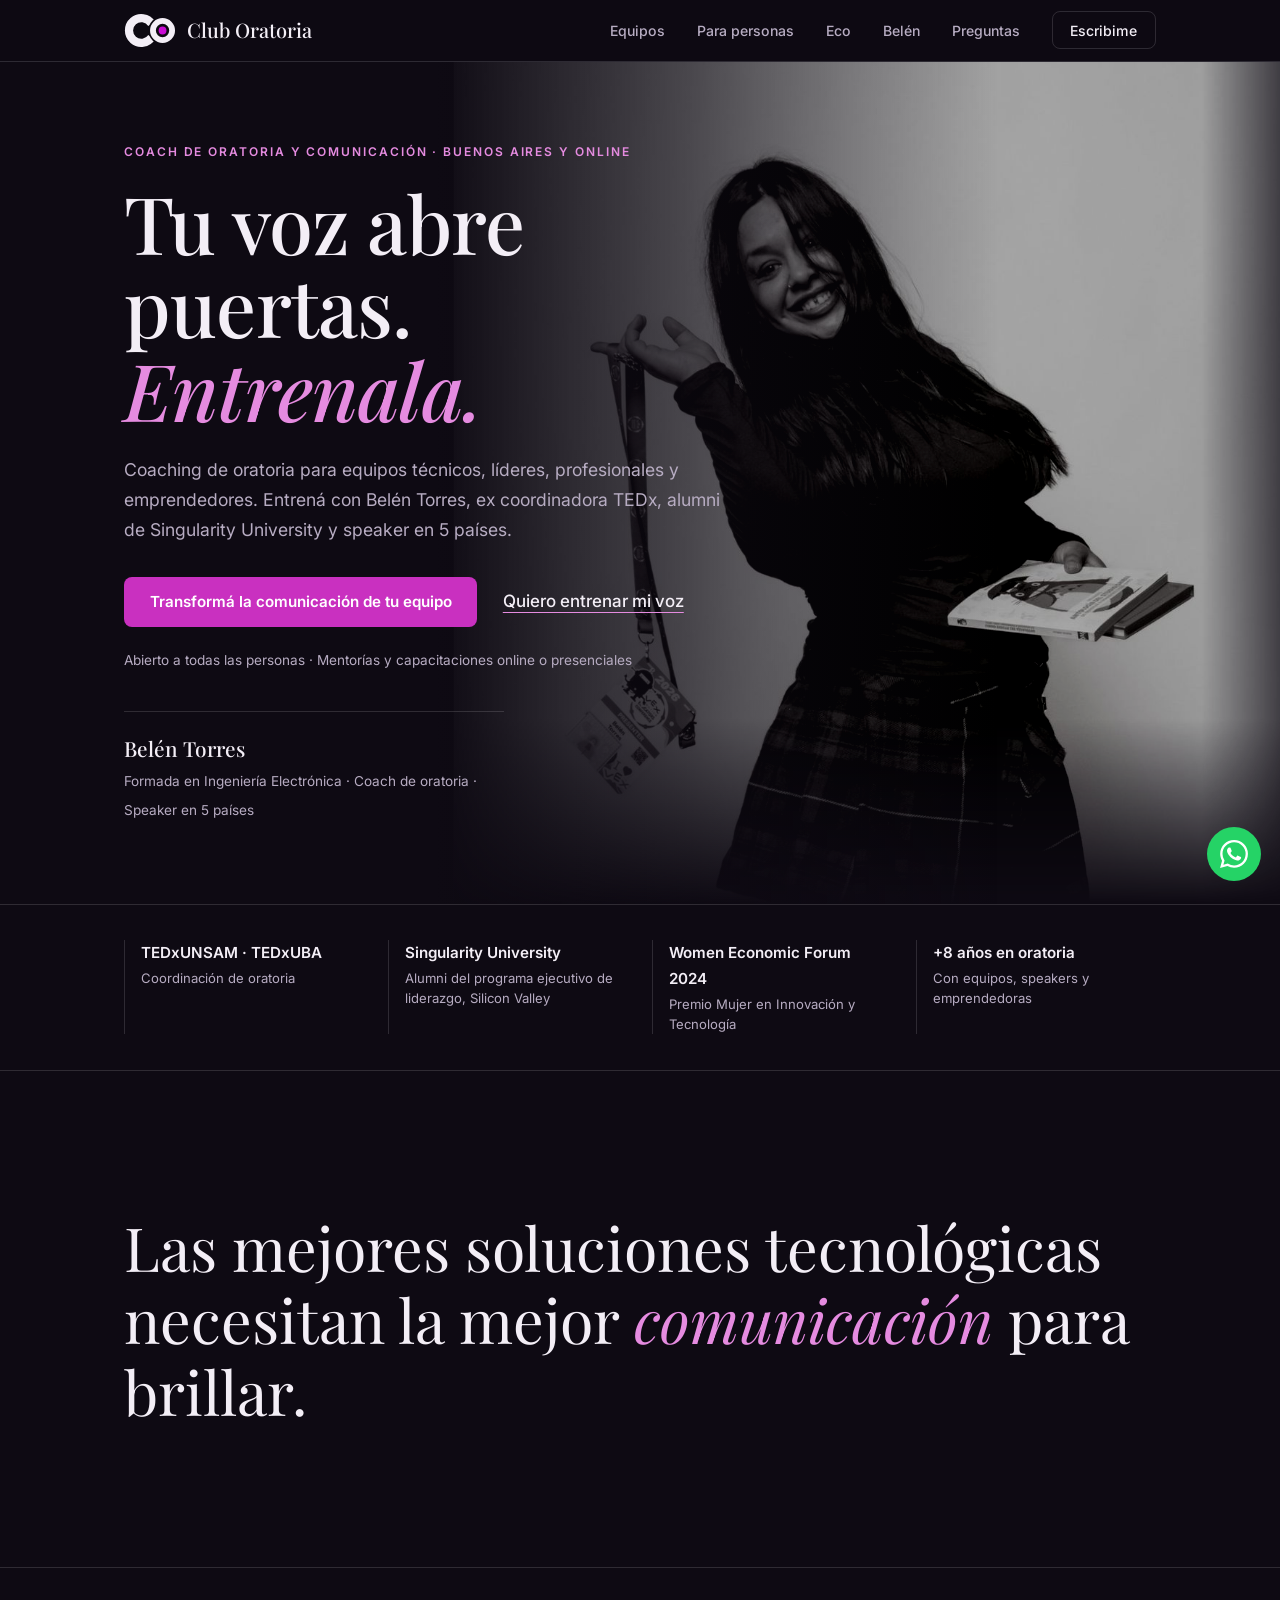
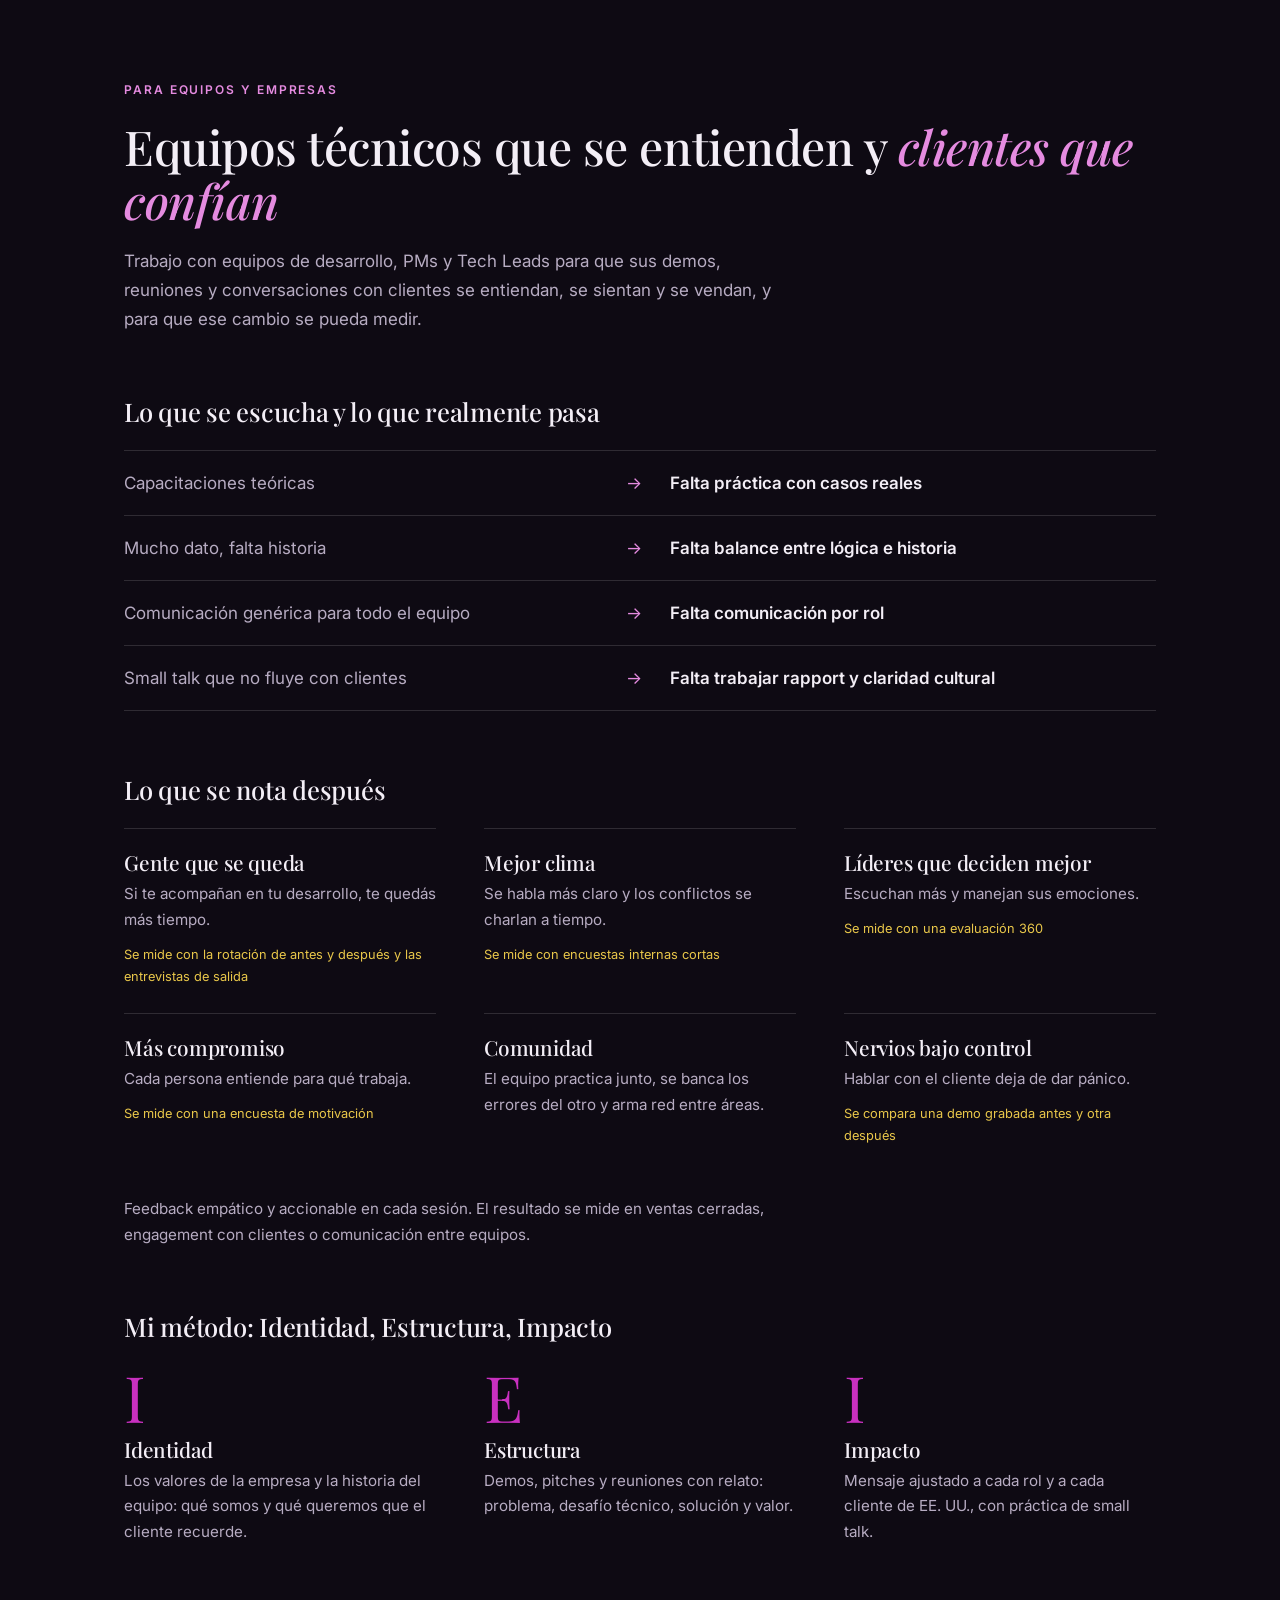
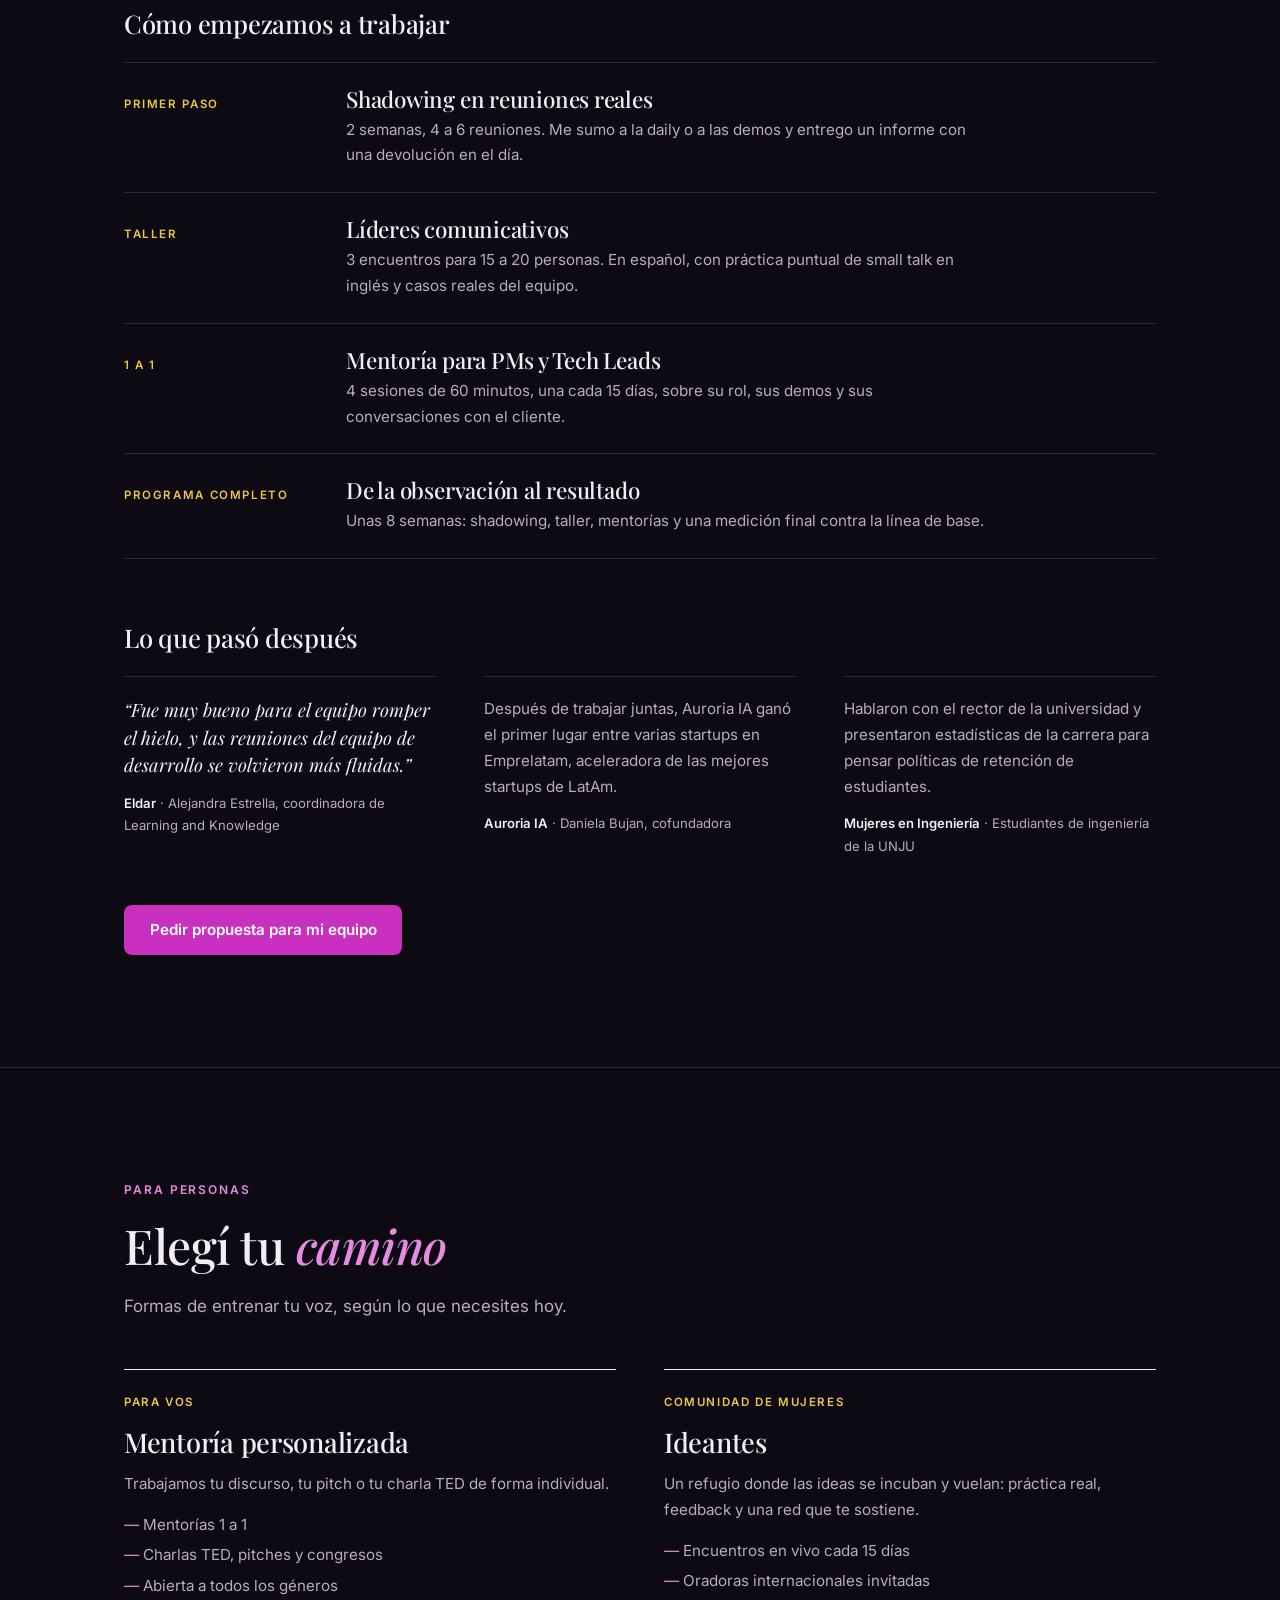
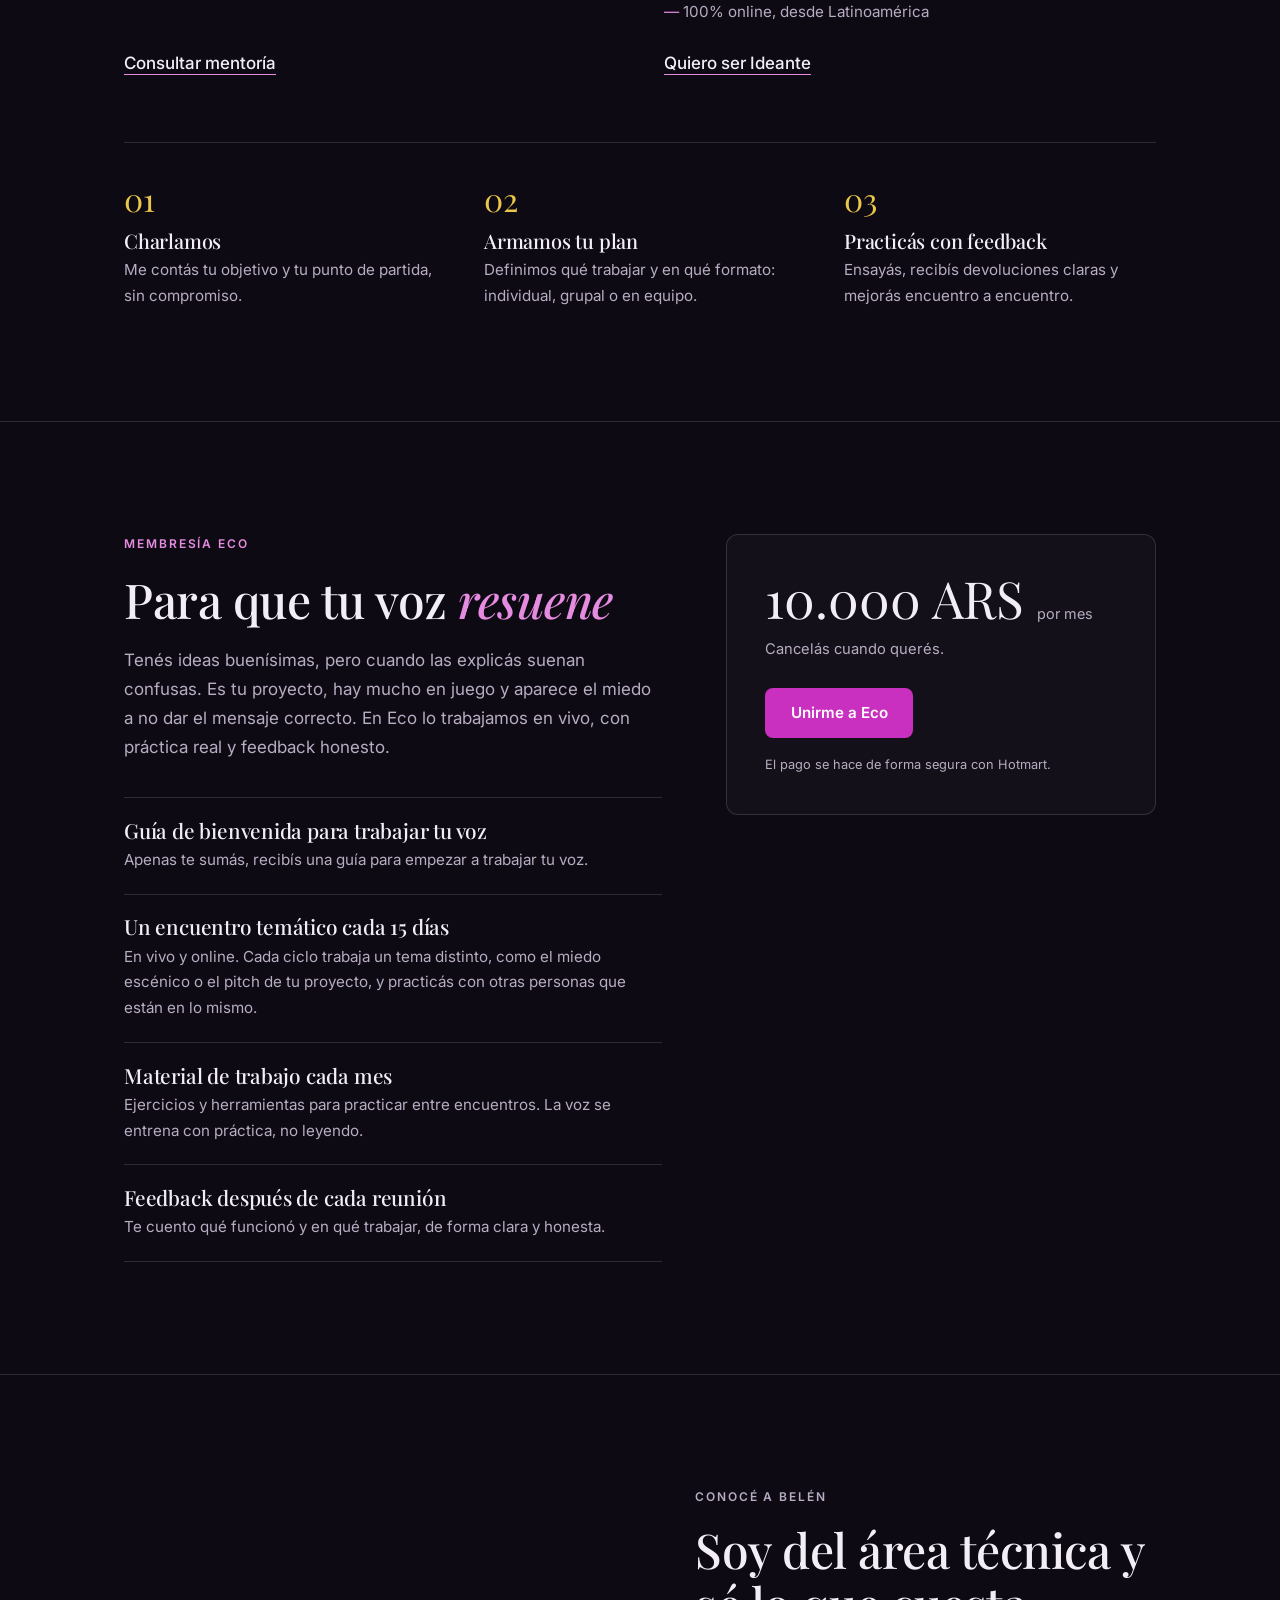
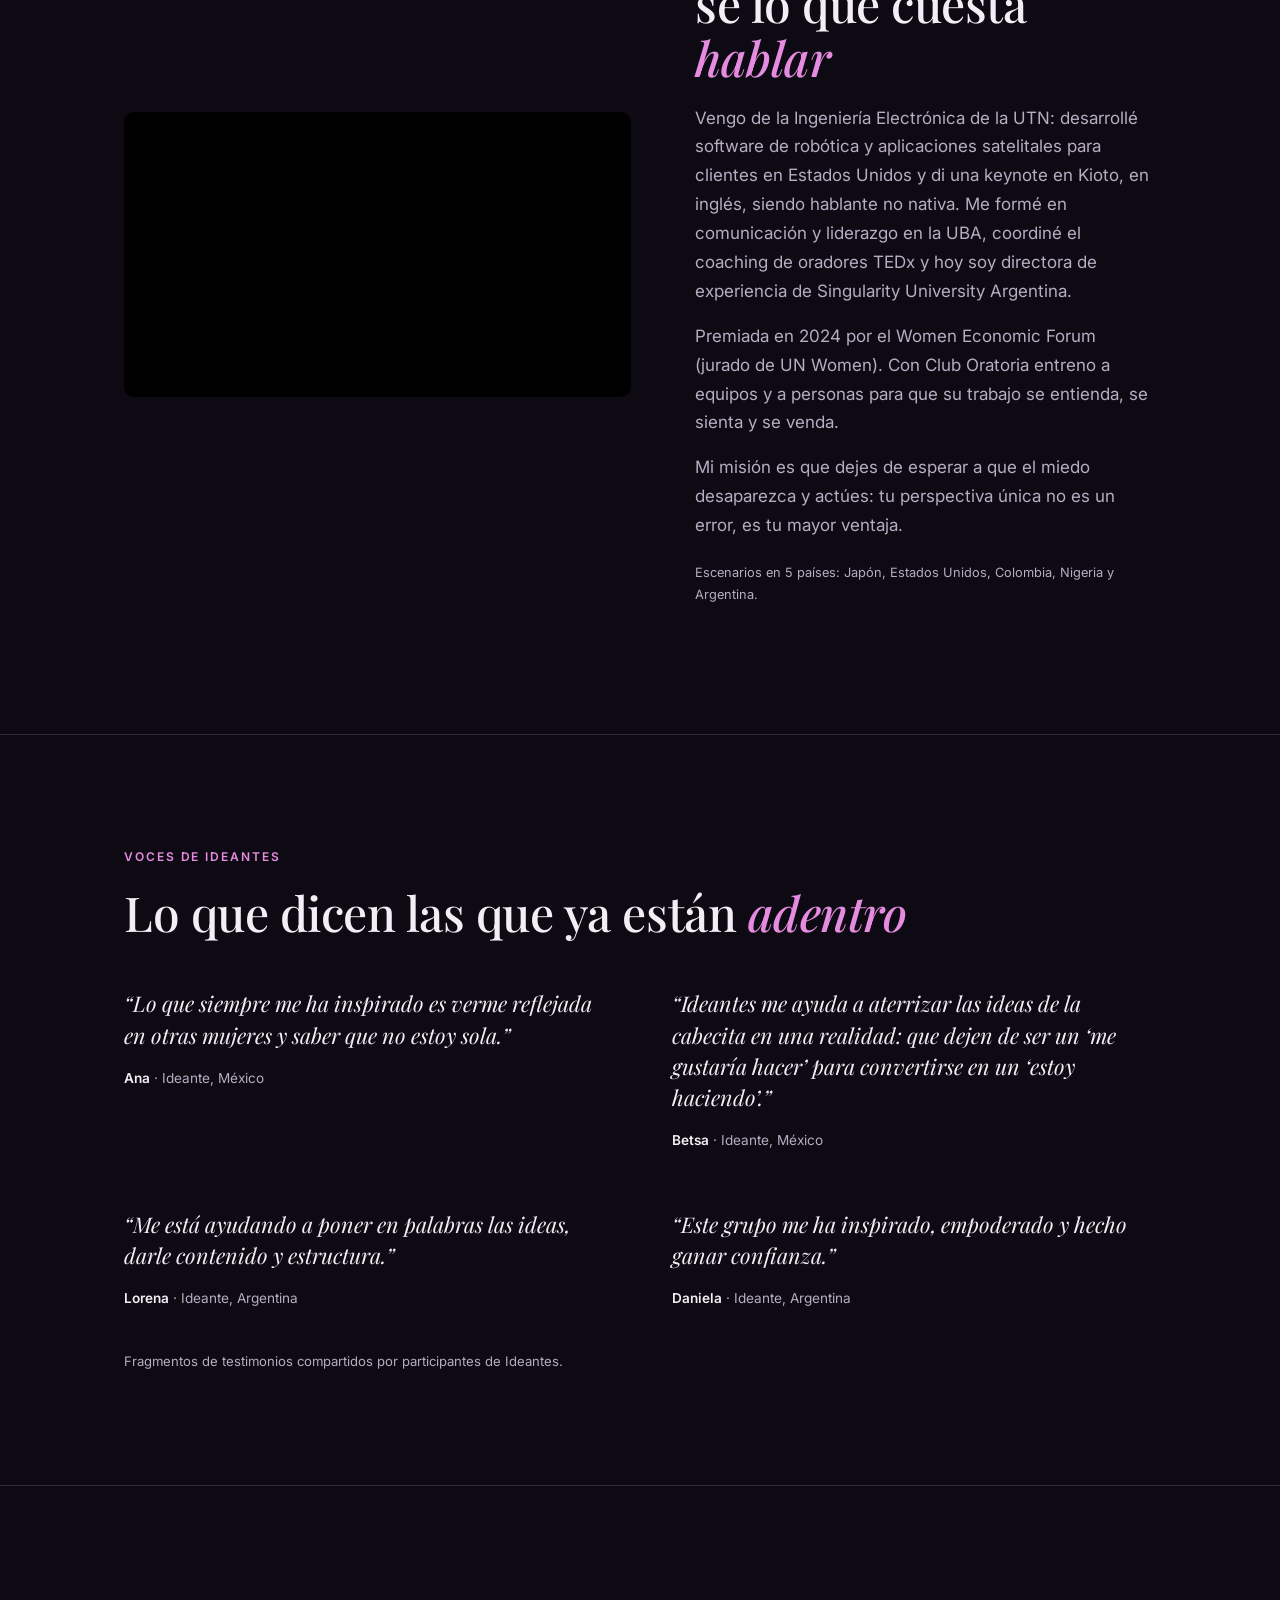
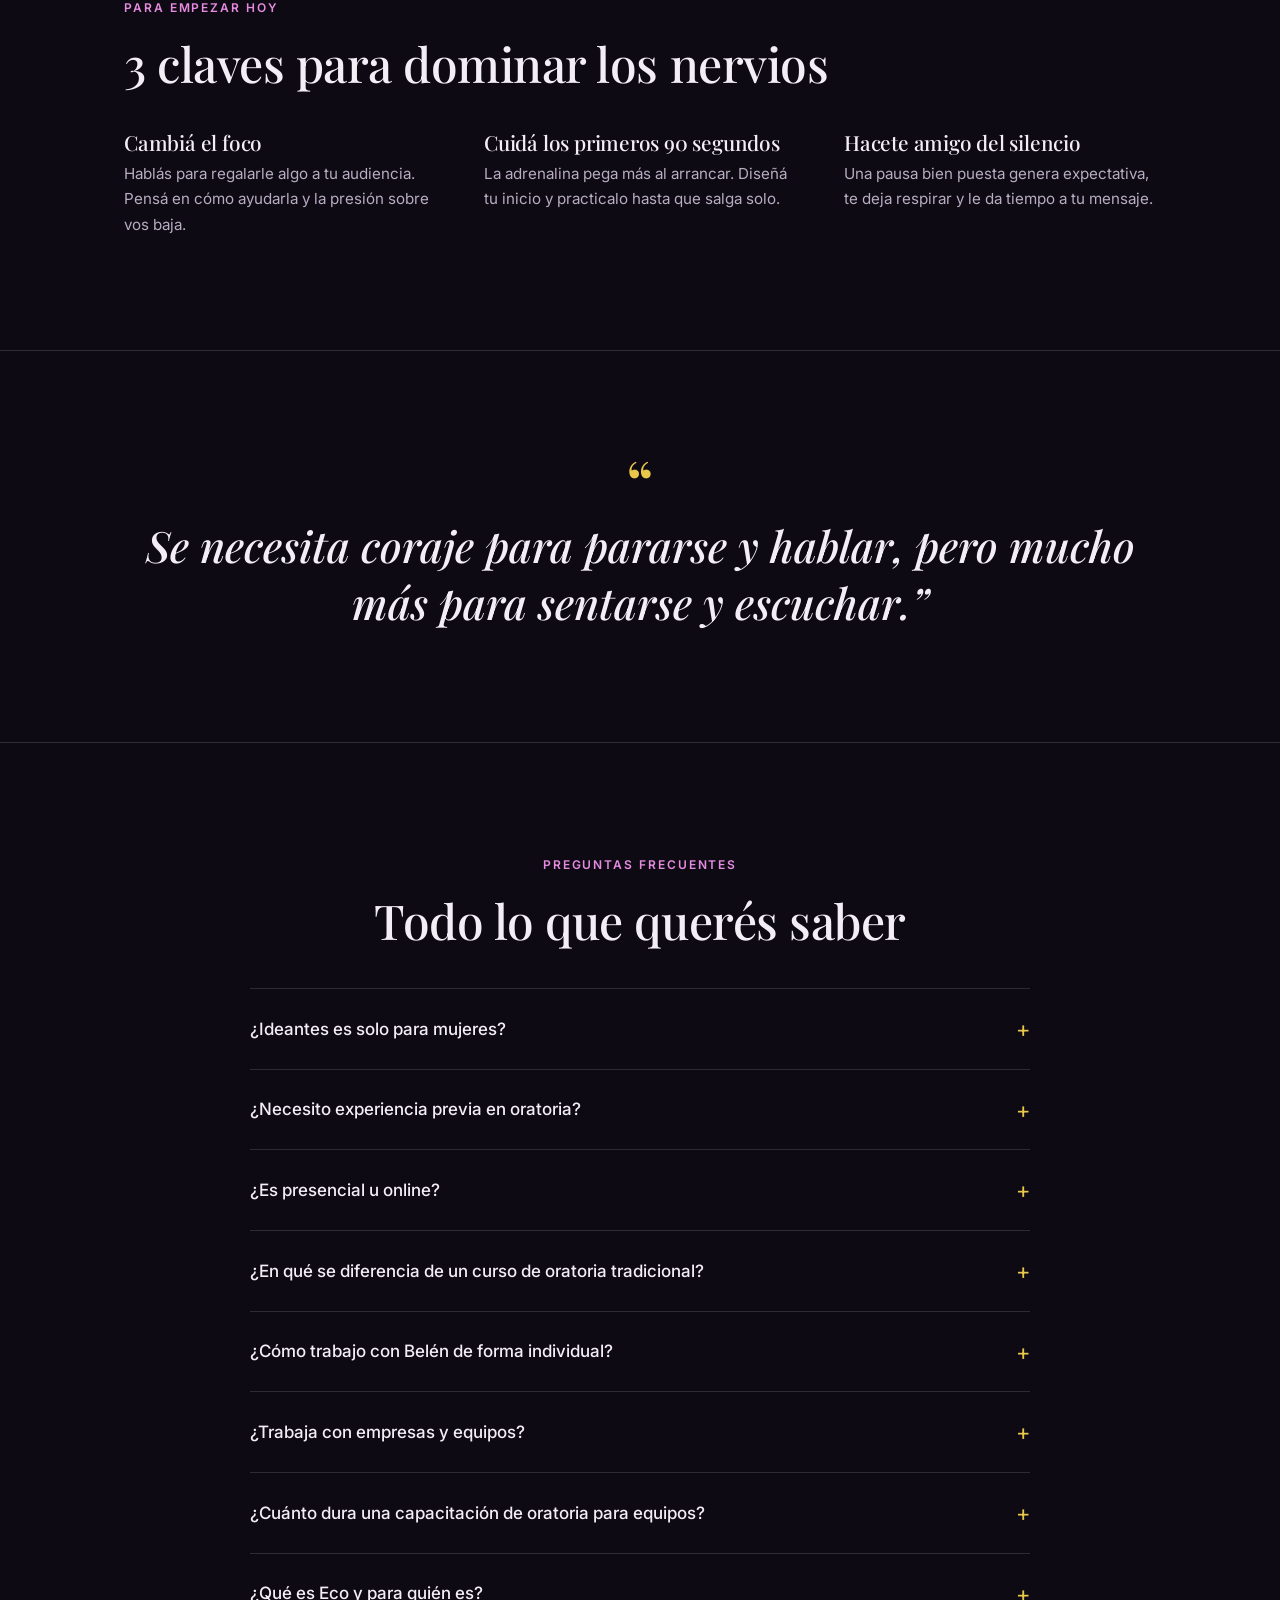
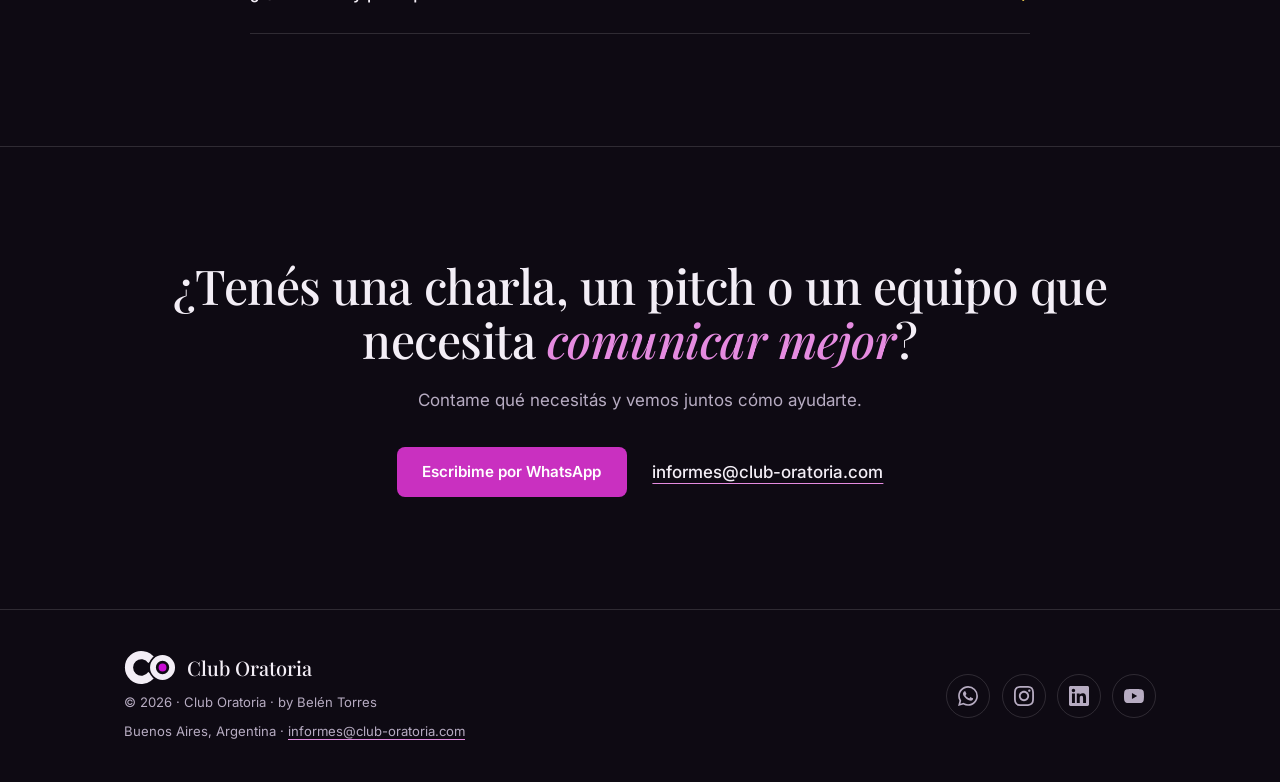
==== commit de653f2c: "Rename index (11).html to index.html" ====
--- a/index.html
+++ b/index.html
@@ -28,7 +28,7 @@
 {"@type":"Question","name":"¿Es presencial u online?","acceptedAnswer":{"@type":"Answer","text":"Ideantes es 100% online y sincrónico, con encuentros en vivo cada 15 días. Las mentorías y capacitaciones pueden ser online o en Buenos Aires."}},
 {"@type":"Question","name":"¿Cómo trabajo con Belén de forma individual?","acceptedAnswer":{"@type":"Answer","text":"Escribí por WhatsApp o a informes@club-oratoria.com para consultar disponibilidad de mentorías 1 a 1 o mentoría en proyectos como charlas TED o pitches."}},
 {"@type":"Question","name":"¿Trabaja con empresas y equipos?","acceptedAnswer":{"@type":"Answer","text":"Sí. Dicta talleres de comunicación y oratoria para equipos y prepara a líderes para presentaciones de alto impacto."}},
-{"@type":"Question","name":"¿Qué es Eco y para quién es?","acceptedAnswer":{"@type":"Answer","text":"Eco es la membresía accesible de Club Oratoria: por 10.000 ARS al mes tenés un encuentro temático en vivo cada 15 días, material de trabajo cada mes y feedback después de cada reunión. Cancelás cuando querés."}}
+{"@type":"Question","name":"¿Qué es Eco y para quién es?","acceptedAnswer":{"@type":"Answer","text":"Eco es la membresía accesible de Club Oratoria: por 10.000 ARS al mes tenés una guía de bienvenida para trabajar tu voz, un encuentro temático en vivo cada 15 días, material de trabajo cada mes y feedback después de cada reunión. Cancelás cuando querés."}}
 ]}]}
 </script>
 <link rel="preconnect" href="https://fonts.googleapis.com">
@@ -185,7 +185,9 @@
 .code em{font-style:normal;font-size:.8rem;letter-spacing:0;color:var(--yel);font-weight:500}
 .code:hover{background:rgba(233,199,74,.08)}
 .count{font-size:.85rem;color:var(--yel);margin:.6rem 0 0}
+.cta-inline{display:none;margin:1.4rem 0 0}
 @media(max-width:860px){
+ .cta-inline{display:block}
  .hero{display:block;min-height:0;padding:0 0 3rem}
  .hero::before{display:none}
  .hero-img{position:relative;width:100%;height:440px;display:block;transform:none;-webkit-mask-image:linear-gradient(to top,transparent 0,#000 40%);mask-image:linear-gradient(to top,transparent 0,#000 40%)}
@@ -345,7 +347,9 @@
 <p class="eyebrow">Membresía Eco</p>
 <h2 id="t-eco">Para que tu voz <em>resuene</em></h2>
 <p class="lead">Tenés ideas buenísimas, pero cuando las explicás suenan confusas. Es tu proyecto, hay mucho en juego y aparece el miedo a no dar el mensaje correcto. En Eco lo trabajamos en vivo, con práctica real y feedback honesto.</p>
+<p class="cta-inline"><a class="eco-cta btn btn-main" href="https://pay.hotmart.com/M104217722L?bid=1794145126906" target="_blank" rel="noopener noreferrer">Unirme a Eco con 15% OFF</a></p>
 <div class="items">
+<div class="it"><h3>Guía de bienvenida para trabajar tu voz</h3><p>Apenas te sumás, recibís una guía para empezar a trabajar tu voz.</p></div>
 <div class="it"><h3>Un encuentro temático cada 15 días</h3><p>En vivo y online. Cada ciclo trabaja un tema distinto, como el miedo escénico o el pitch de tu proyecto, y practicás con otras personas que están en lo mismo.</p></div>
 <div class="it"><h3>Material de trabajo cada mes</h3><p>Ejercicios y herramientas para practicar entre encuentros. La voz se entrena con práctica, no leyendo.</p></div>
 <div class="it"><h3>Feedback después de cada reunión</h3><p>Te cuento qué funcionó y en qué trabajar, de forma clara y honesta.</p></div>
@@ -363,16 +367,15 @@
 <p class="amt">10.000 ARS <small>por mes</small></p>
 <p class="terms">Cancelás cuando querés.</p>
 </div>
-<script>function importHotmart(){var s=document.createElement('script');s.src='https://static.hotmart.com/checkout/widget.min.js';document.head.appendChild(s)}importHotmart();</script>
-<a id="eco-cta" onclick="return false;" href="https://pay.hotmart.com/M104217722L?checkoutMode=2&amp;bid=1794145126906" class="hotmart-fb hotmart__button-checkout btn btn-main" style="display:inline-flex !important;background:#C930C0 !important;color:#fff !important;padding:0 1.6rem !important;border-radius:8px !important;text-decoration:none !important;font-weight:600 !important;font-family:inherit !important;min-height:50px !important;align-items:center !important;border:none !important;box-shadow:none !important;text-shadow:none !important">Unirme a Eco con 15% OFF</a>
+<a class="eco-cta btn btn-main" href="https://pay.hotmart.com/M104217722L?bid=1794145126906" target="_blank" rel="noopener noreferrer">Unirme a Eco con 15% OFF</a>
 <script>
 (function(){
 var END=new Date('2026-11-11T23:59:59-03:00').getTime();
-var btn=document.getElementById('eco-cta'),cnt=document.getElementById('count');
+var cnt=document.getElementById('count');
 function expire(){
  document.querySelectorAll('[data-promo]').forEach(function(e){e.hidden=true});
  document.querySelectorAll('[data-regular]').forEach(function(e){e.hidden=false});
- if(btn){btn.href="https://pay.hotmart.com/M104217722L?checkoutMode=2";btn.textContent='Unirme a Eco'}
+ document.querySelectorAll('.eco-cta').forEach(function(a){a.href="https://pay.hotmart.com/M104217722L";a.textContent='Unirme a Eco'});
 }
 function tick(){
  var d=END-Date.now();
@@ -458,7 +461,7 @@
 <details><summary>¿Trabaja con empresas y equipos?</summary><p>Sí. Dicta talleres de comunicación y oratoria para equipos y prepara a líderes y directivos para presentaciones de alto impacto. Pedí una propuesta por <a href="https://wa.me/541126789589?text=Hola%20Bel%C3%A9n%2C%20quiero%20pedir%20una%20propuesta%20para%20mi%20equipo." target="_blank" rel="noopener noreferrer">WhatsApp</a> o por mail.</p></details>
 <details><summary>¿Cuánto dura una capacitación de oratoria para equipos?</summary><p>Depende del objetivo. Puede ser un shadowing de 2 semanas para diagnosticar, un taller de 3 encuentros o un programa completo de unas 8 semanas, con medición final contra la línea de base.</p></details>
 <details data-promo><summary>¿Cómo uso el código CLUB15?</summary><p>Al pagar en Hotmart, ingresá CLUB15 en el campo de cupón de descuento. Aplica a la membresía Eco y vale hasta el 11 de noviembre.</p></details>
-<details><summary>¿Qué es Eco y para quién es?</summary><p>Eco es la membresía accesible de Club Oratoria. Por 10.000 ARS al mes tenés un encuentro temático en vivo cada 15 días, material de trabajo cada mes y feedback después de cada reunión. Es para quien tiene una idea o un proyecto que comunicar y quiere practicar con constancia, sin una inversión grande. Cancelás cuando querés.</p></details>
+<details><summary>¿Qué es Eco y para quién es?</summary><p>Eco es la membresía accesible de Club Oratoria. Por 10.000 ARS al mes tenés una guía de bienvenida para trabajar tu voz, un encuentro temático en vivo cada 15 días, material de trabajo cada mes y feedback después de cada reunión. Es para quien tiene una idea o un proyecto que comunicar y quiere practicar con constancia, sin una inversión grande. Cancelás cuando querés.</p></details>
 </div>
 </div>
 </section>
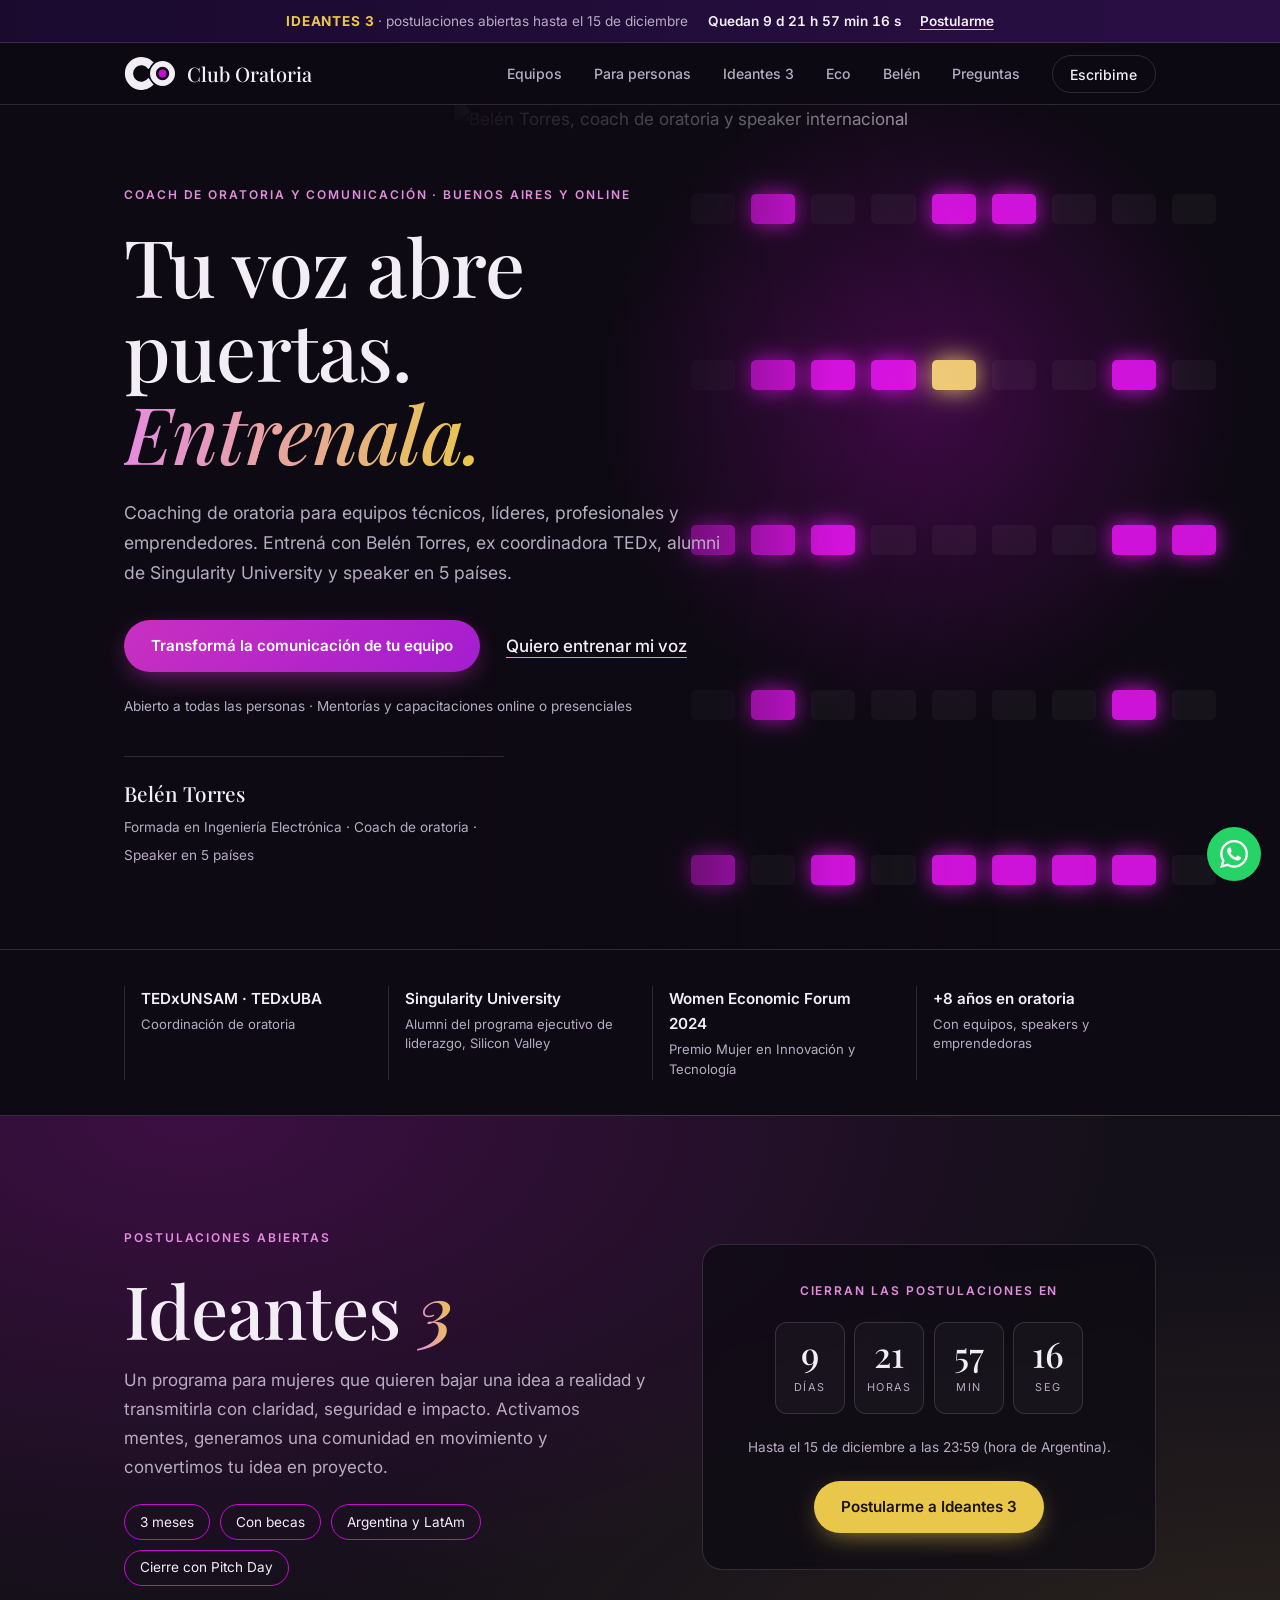
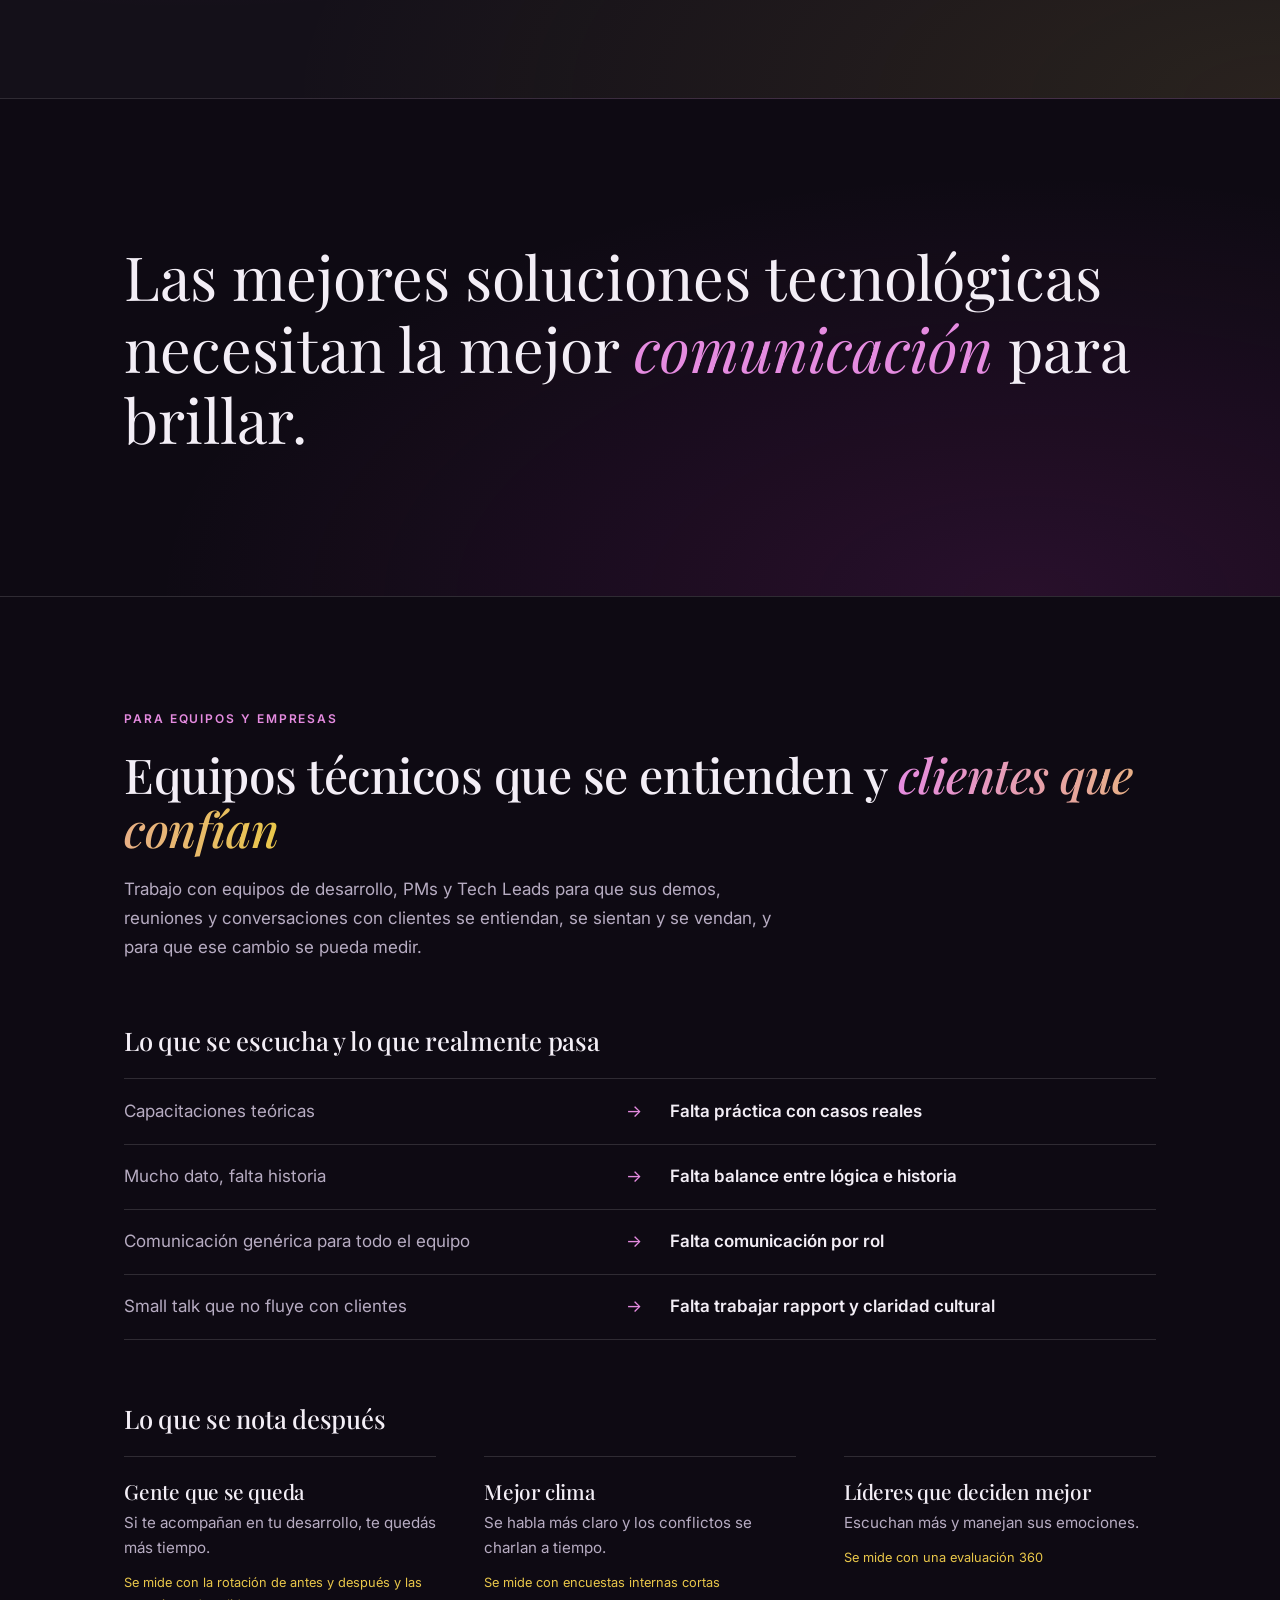
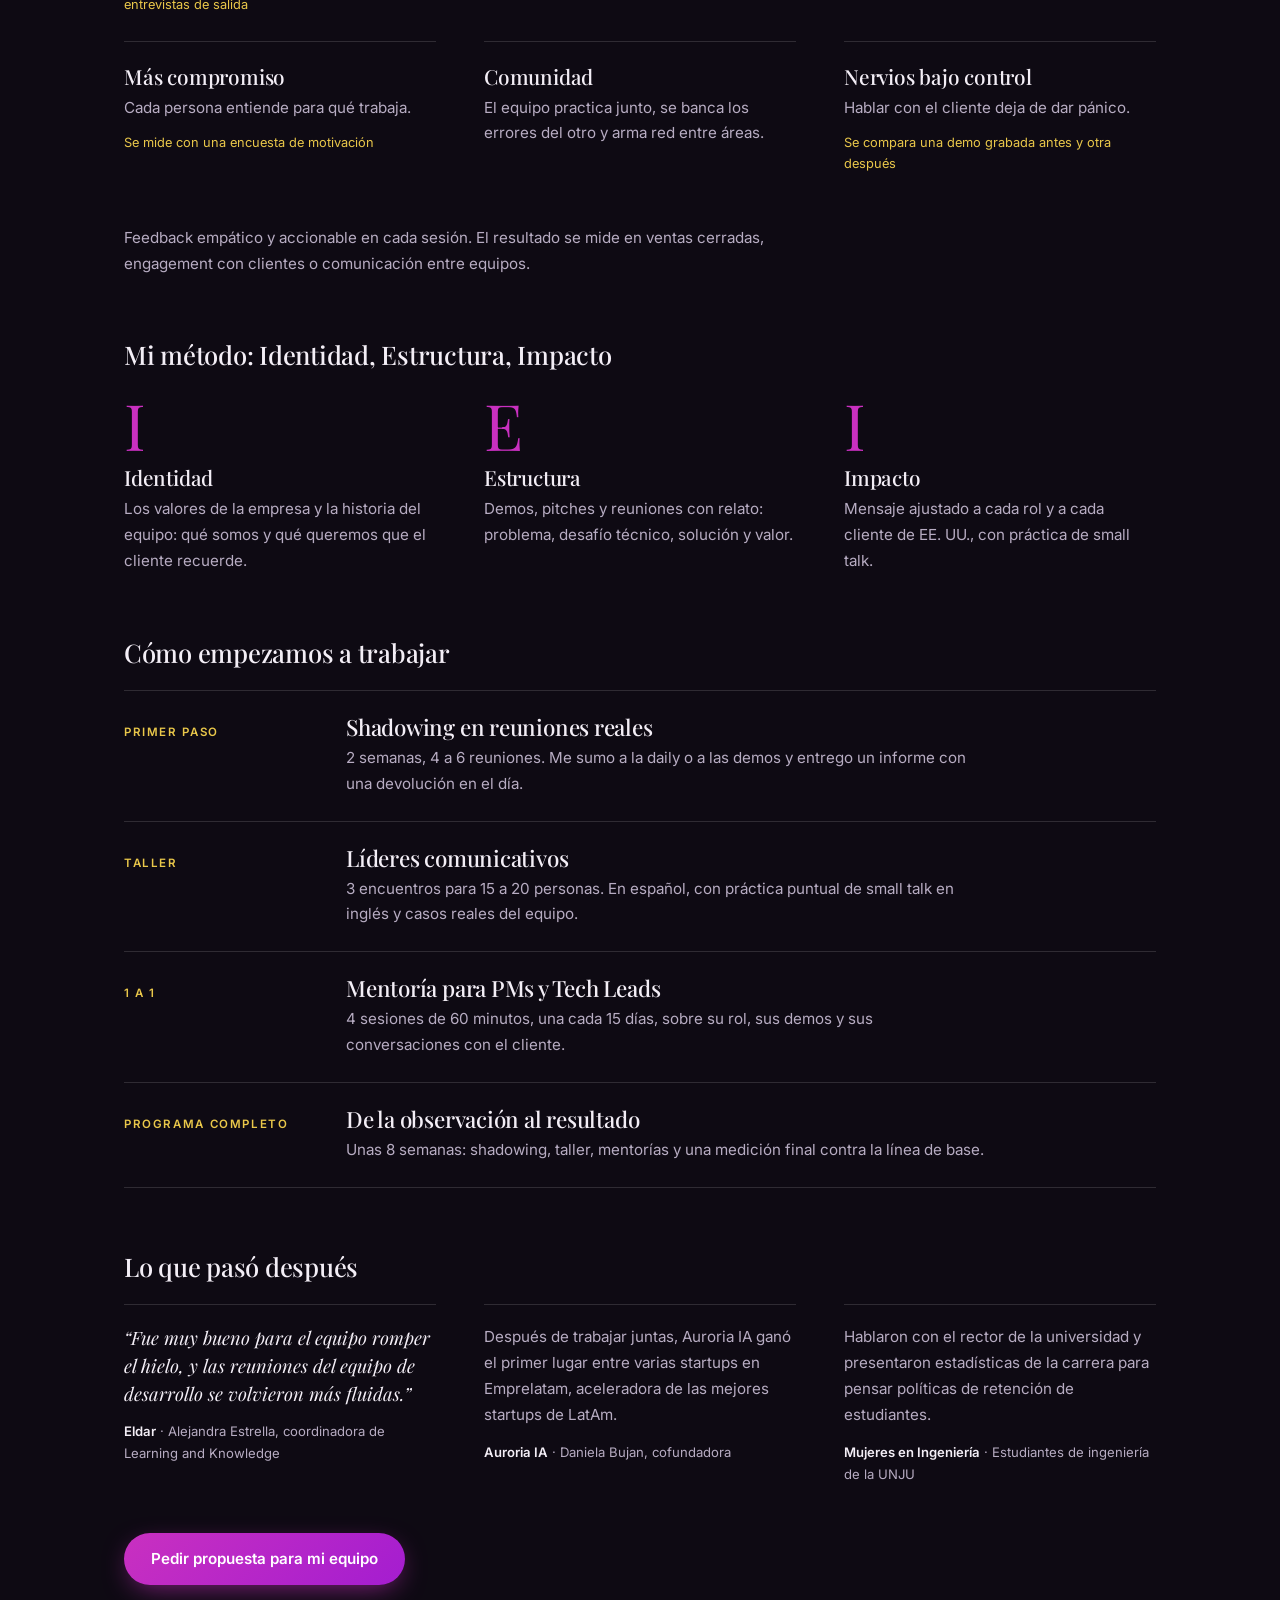
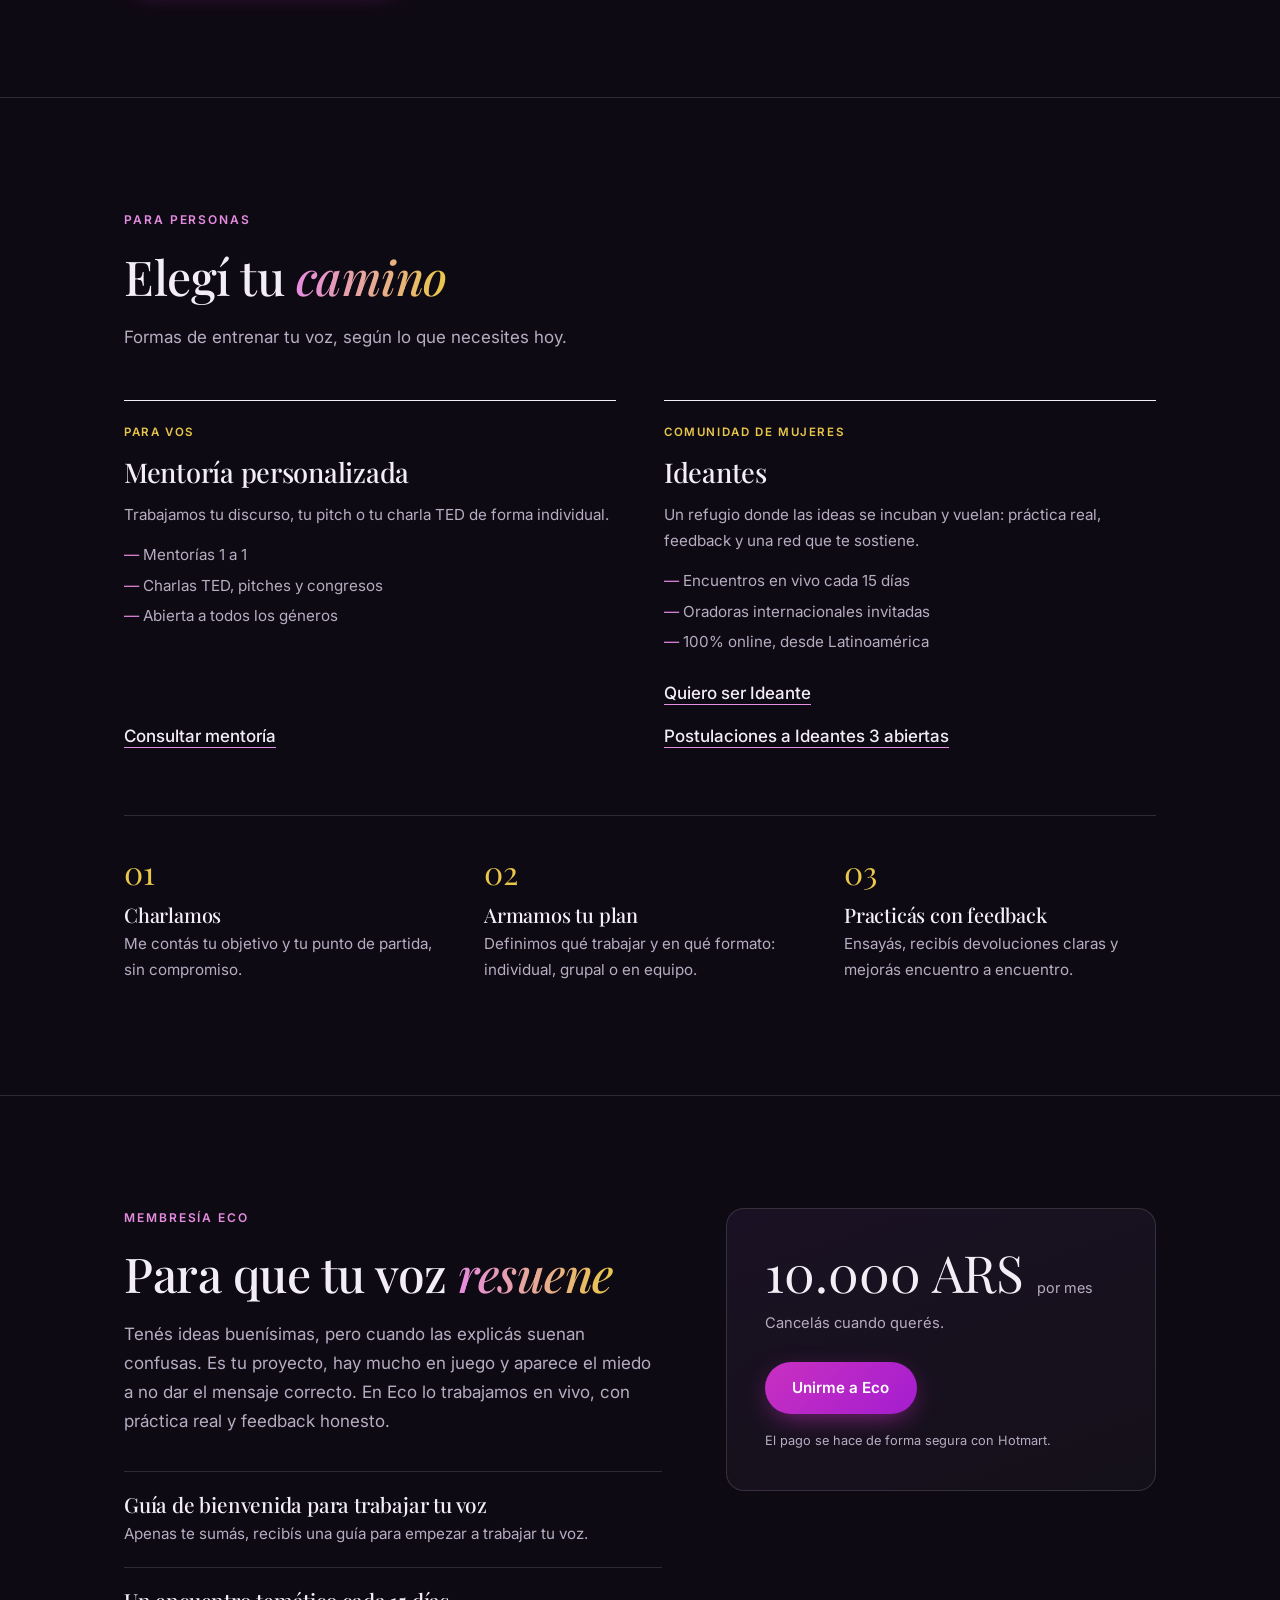
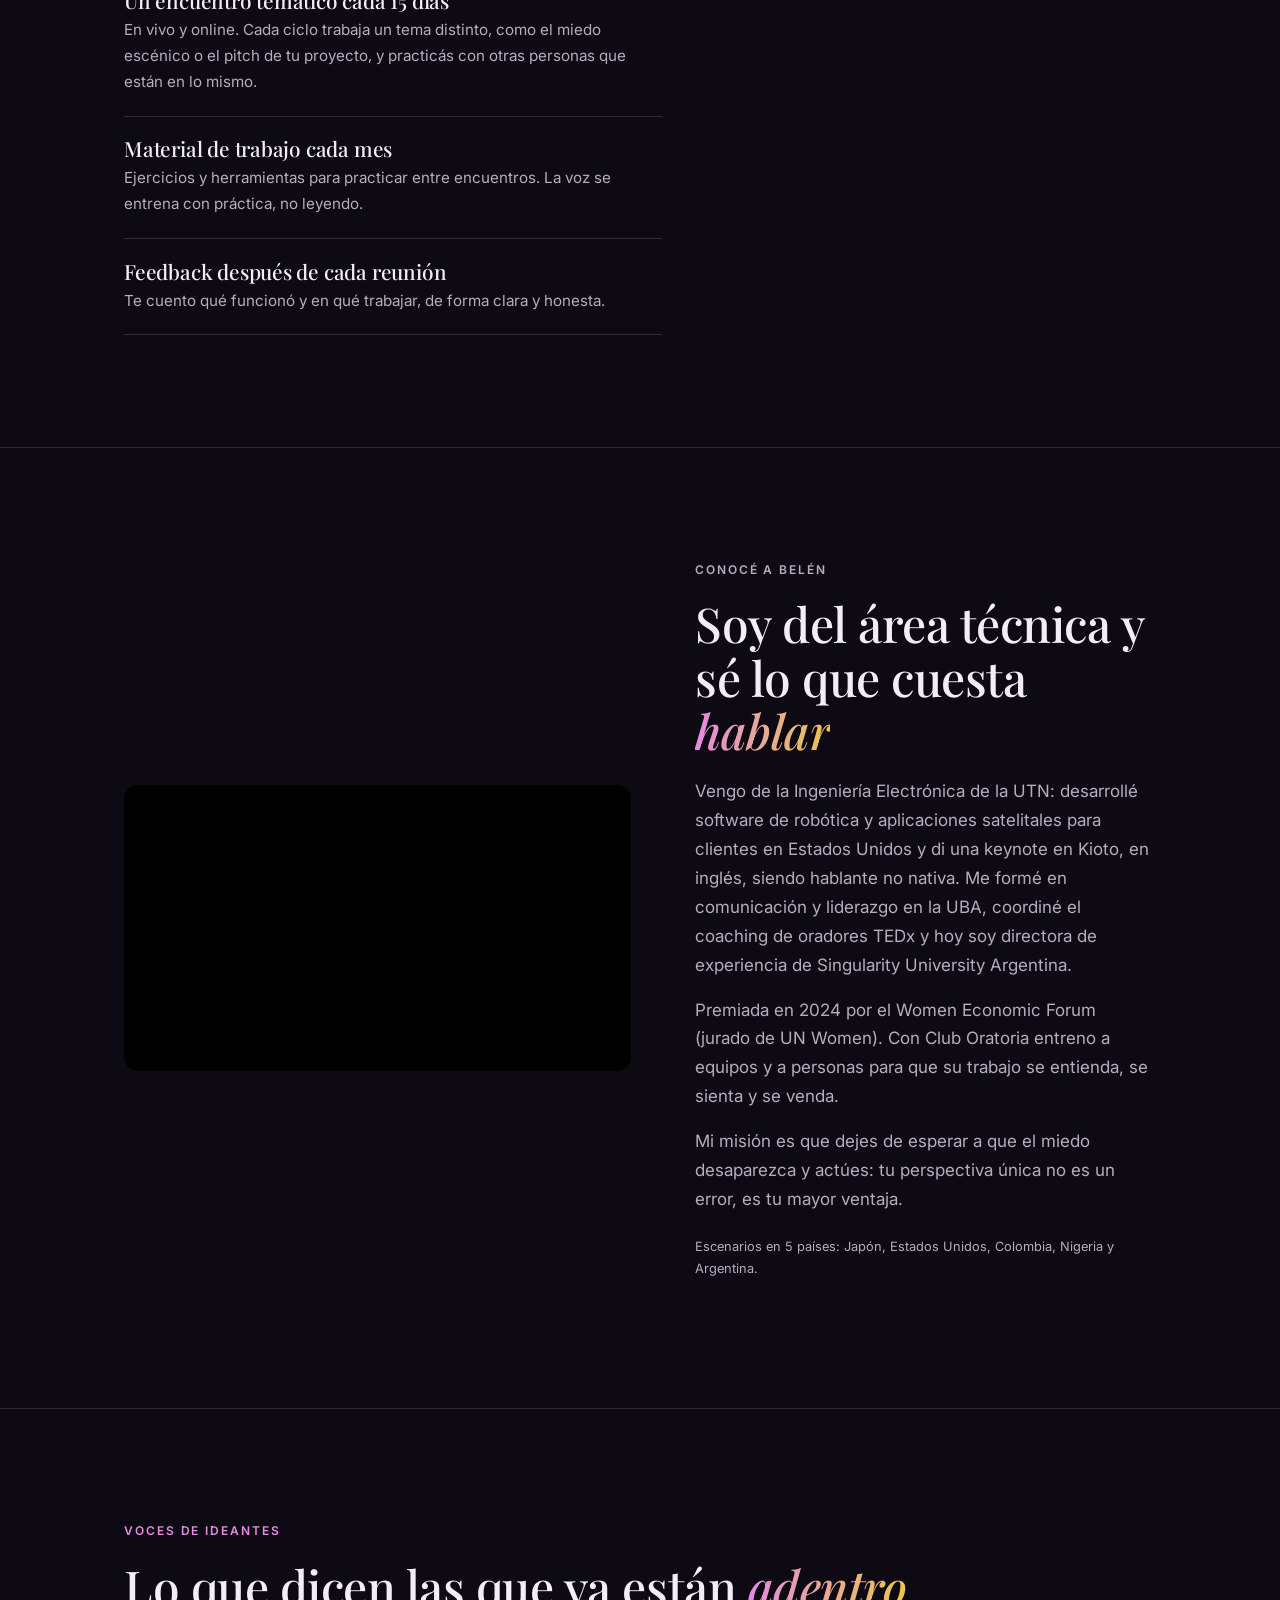
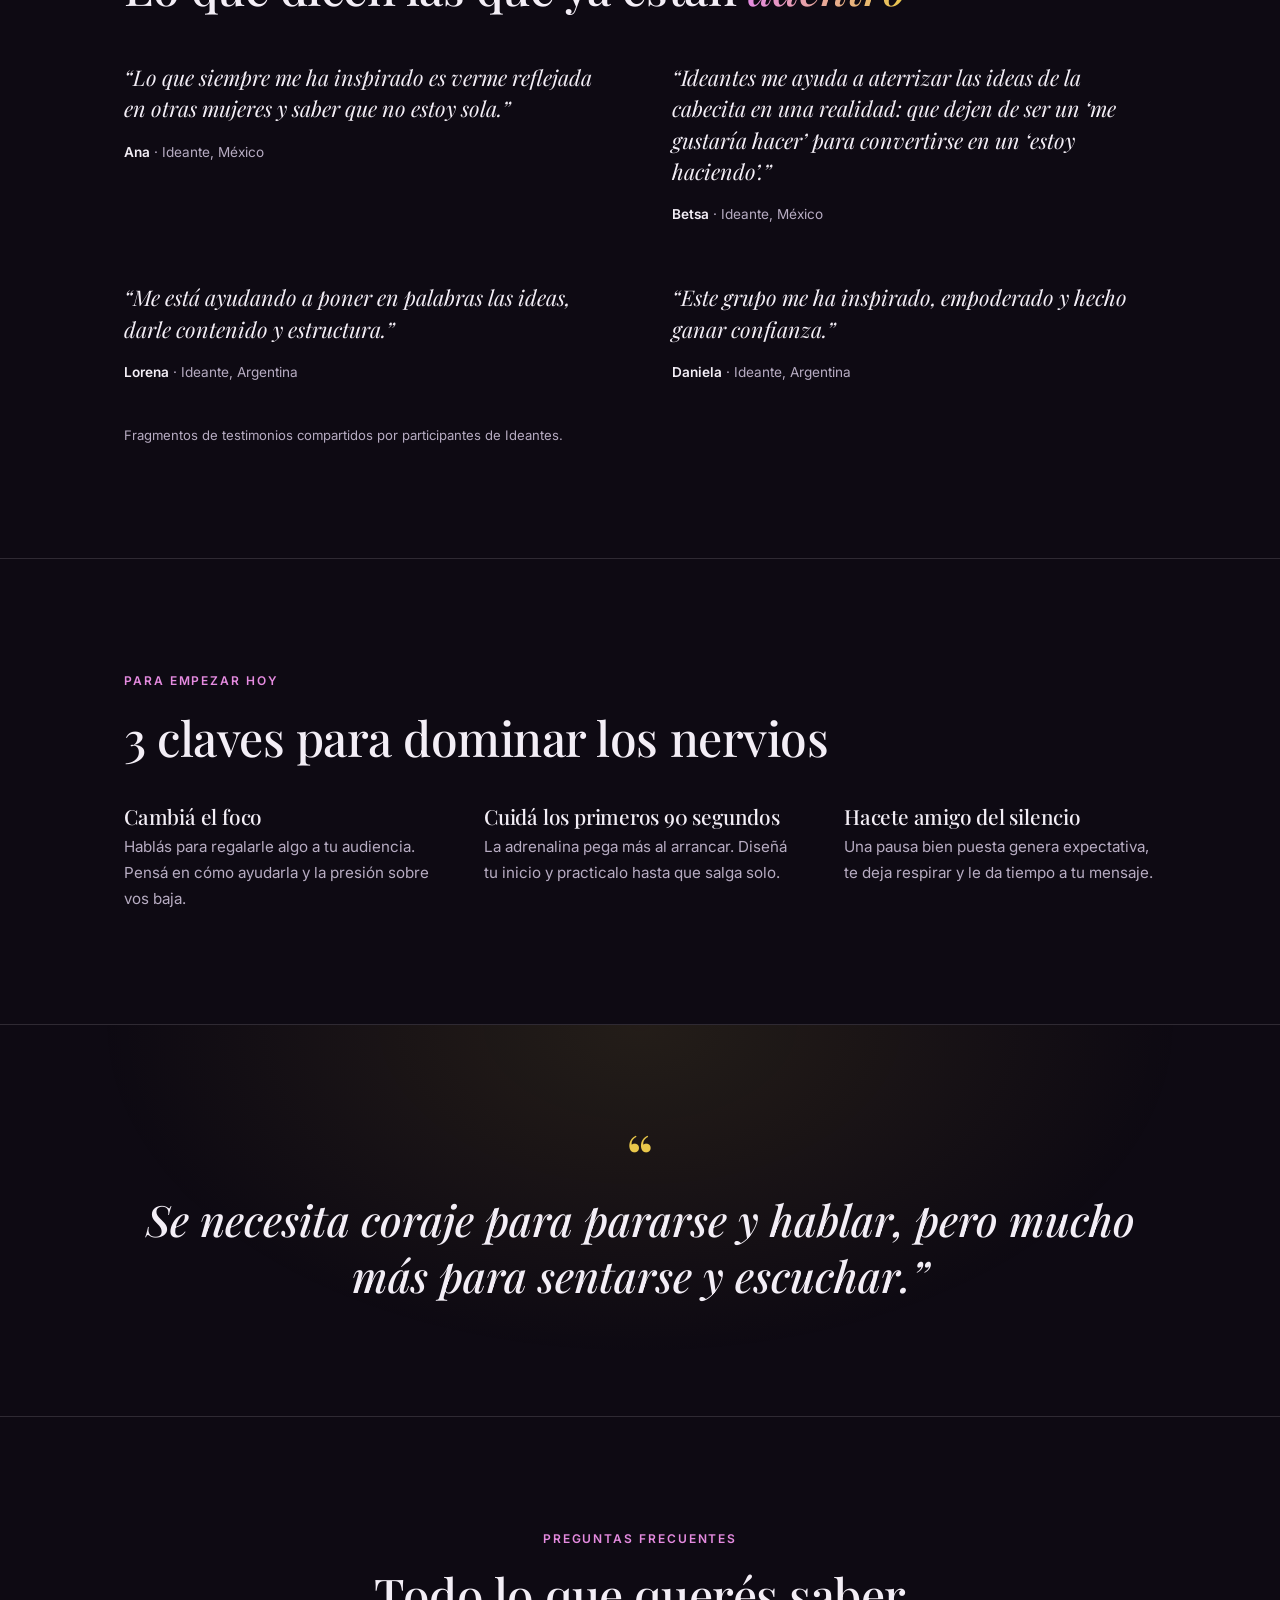
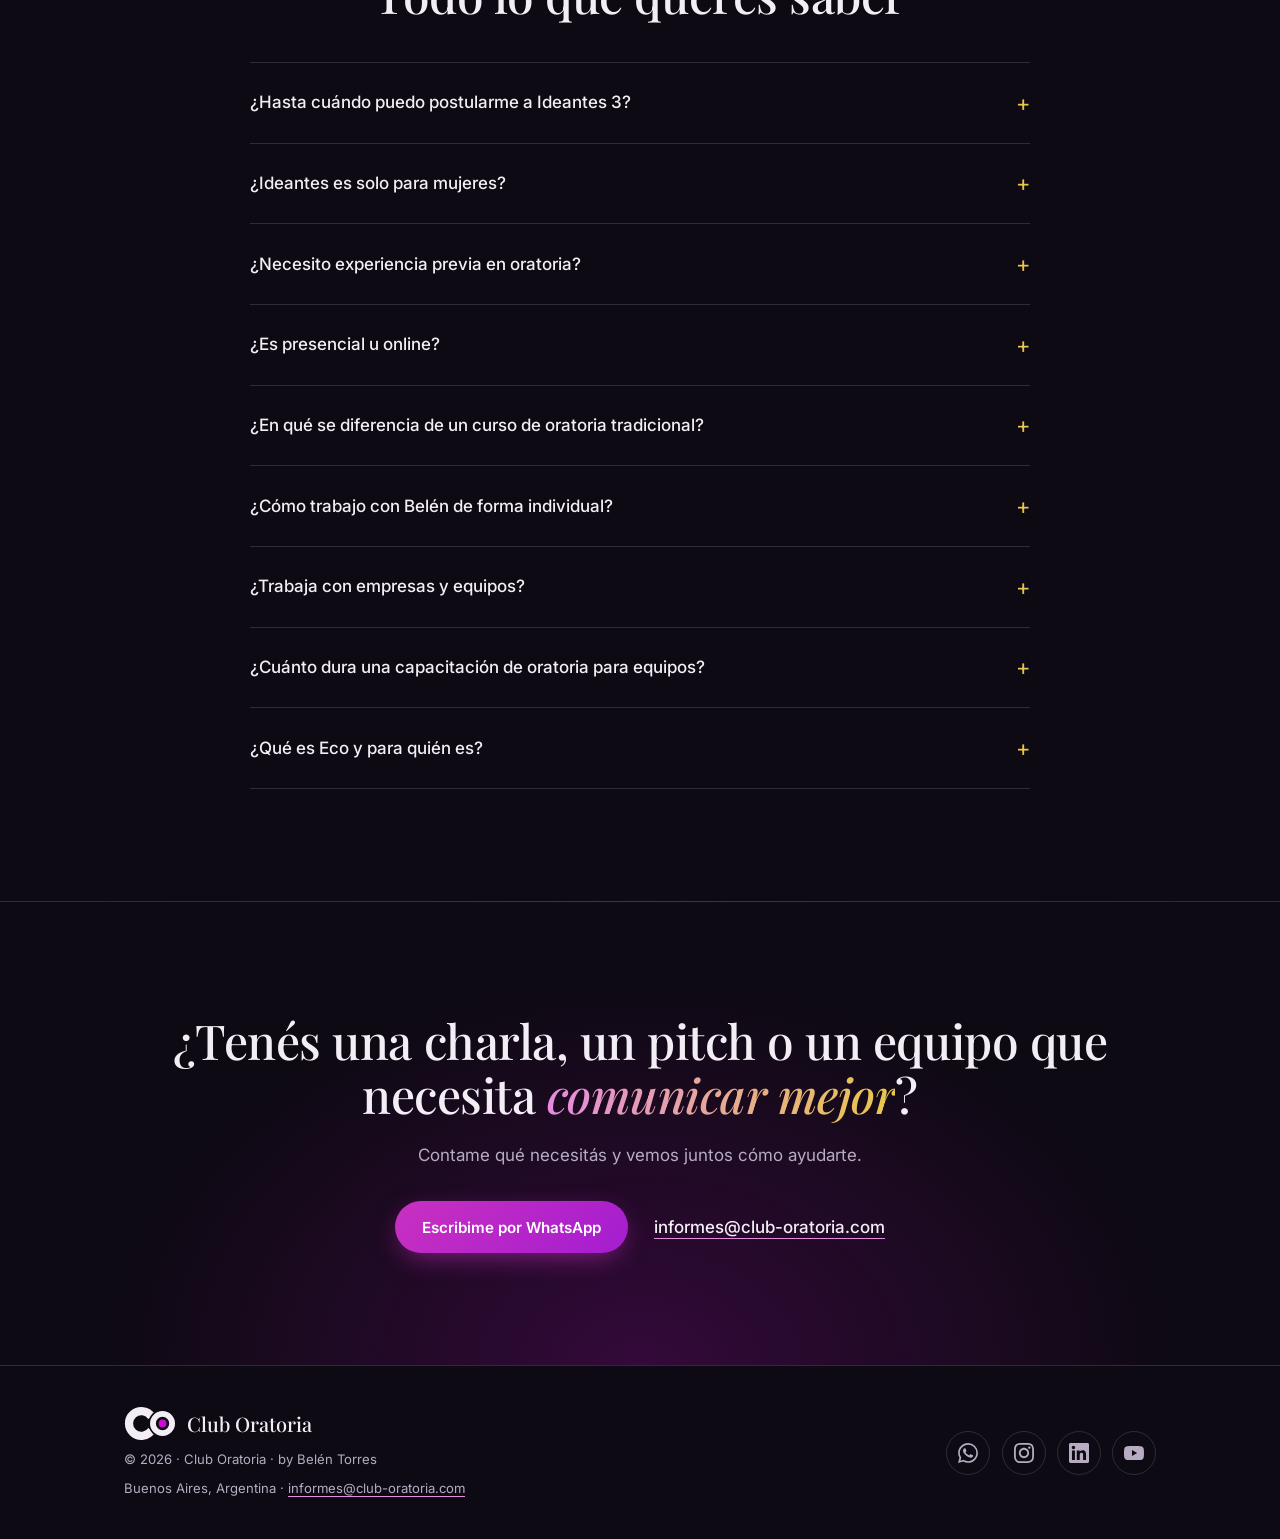
==== commit 5af0af2d: "Actualizando la promo" ====
--- a/index.html
+++ b/index.html
@@ -8,8 +8,9 @@
 <meta name="keywords" content="coach de oratoria, hablar en público, miedo a hablar en público, entrenadora de speakers, oratoria Argentina, Belén Torres, Club Oratoria, Ideantes, TEDx, capacitaciones oratoria empresas, comunicación efectiva">
 <meta name="author" content="Belén Torres">
 <meta name="robots" content="index, follow">
+<meta name="theme-color" content="#0E0A13">
 <meta property="og:title" content="Coach de oratoria en Buenos Aires | Belén Torres – Club Oratoria">
-<meta property="og:description" content="Tu voz abre puertas. Entrenala con mentorías, capacitaciones para equipos e Ideantes.">
+<meta property="og:description" content="Tu voz abre puertas. Entrenala con mentorías, capacitaciones para equipos e Ideantes. Postulaciones a Ideantes 3 hasta el 15 de diciembre.">
 <meta property="og:type" content="website">
 <meta property="og:url" content="https://www.club-oratoria.com">
 <meta property="og:image" content="https://www.club-oratoria.com/preview.png">
@@ -17,75 +18,112 @@
 <meta property="og:site_name" content="Club Oratoria">
 <meta name="twitter:card" content="summary_large_image">
 <link rel="canonical" href="https://www.club-oratoria.com">
-<link rel="icon" href="data:image/svg+xml,%3Csvg xmlns='http://www.w3.org/2000/svg' viewBox='250 510 1460 980'%3E%3Crect x='250' y='510' width='1460' height='980' rx='160' fill='%23150633'/%3E%3Cpath d='M1028 811A347 347 0 1 0 1028 1189' fill='none' stroke='white' stroke-width='230'/%3E%3Ccircle cx='1332' cy='1000' r='395' fill='%23150633'/%3E%3Ccircle cx='1332' cy='1000' r='269' fill='none' stroke='white' stroke-width='164'/%3E%3Ccircle cx='1332' cy='1000' r='110' fill='%23C90BD4'/%3E%3C/svg%3E">
+<!-- Ícono para Google y navegadores: subí estos archivos a la raíz del sitio -->
+<link rel="icon" href="/favicon.ico" sizes="48x48">
+<link rel="icon" type="image/png" href="/favicon-192x192.png" sizes="192x192">
+<link rel="apple-touch-icon" href="/apple-touch-icon.png">
 <script type="application/ld+json">
 {"@context":"https://schema.org","@graph":[
 {"@type":"Person","@id":"https://www.club-oratoria.com/#belen","name":"Belén Torres","jobTitle":"Coach de Oratoria y Comunicación","description":"Coach de oratoria y comunicación, ex coordinadora de oratoria TEDx, directora de experiencia de Singularity University Argentina y conferencista en 5 países.","url":"https://www.club-oratoria.com","image":"https://www.club-oratoria.com/preview.png","knowsAbout":["oratoria","hablar en público","storytelling","comunicación para equipos técnicos","liderazgo"],"alumniOf":[{"@type":"CollegeOrUniversity","name":"Universidad Tecnológica Nacional"}],"sameAs":["https://www.linkedin.com/in/anahi-belen-torres/","https://www.instagram.com/club_oratoria/","https://www.youtube.com/@club_oratoria"]},
-{"@type":"ProfessionalService","@id":"https://www.club-oratoria.com/#org","name":"Club Oratoria","url":"https://www.club-oratoria.com","image":"https://www.club-oratoria.com/preview.png","description":"Coaching de oratoria y comunicación: mentorías 1 a 1, capacitaciones para equipos tech y la membresía Eco.","founder":{"@id":"https://www.club-oratoria.com/#belen"},"areaServed":[{"@type":"City","name":"Buenos Aires"},{"@type":"Country","name":"Argentina"}],"availableLanguage":"es","contactPoint":{"@type":"ContactPoint","email":"informes@club-oratoria.com","contactType":"customer service"},"sameAs":["https://www.instagram.com/club_oratoria/","https://www.youtube.com/@club_oratoria"],"makesOffer":{"@type":"Offer","name":"Eco, membresía mensual de oratoria y marca personal","price":"10000","priceCurrency":"ARS","url":"https://www.club-oratoria.com/#eco"}},
+{"@type":"ProfessionalService","@id":"https://www.club-oratoria.com/#org","name":"Club Oratoria","url":"https://www.club-oratoria.com","logo":"https://www.club-oratoria.com/logo-512.png","image":"https://www.club-oratoria.com/preview.png","description":"Coaching de oratoria y comunicación: mentorías 1 a 1, capacitaciones para equipos tech y la membresía Eco.","founder":{"@id":"https://www.club-oratoria.com/#belen"},"areaServed":[{"@type":"City","name":"Buenos Aires"},{"@type":"Country","name":"Argentina"}],"availableLanguage":"es","contactPoint":{"@type":"ContactPoint","email":"informes@club-oratoria.com","contactType":"customer service"},"sameAs":["https://www.instagram.com/club_oratoria/","https://www.youtube.com/@club_oratoria"],"makesOffer":{"@type":"Offer","name":"Eco, membresía mensual de oratoria y marca personal","price":"10000","priceCurrency":"ARS","url":"https://www.club-oratoria.com/#eco"}},
 {"@type":"FAQPage","mainEntity":[
 {"@type":"Question","name":"¿Ideantes es solo para mujeres?","acceptedAnswer":{"@type":"Answer","text":"Ideantes es una comunidad pensada para mujeres. Las mentorías, los talleres y las capacitaciones para equipos están abiertos a todas las personas."}},
 {"@type":"Question","name":"¿Necesito experiencia previa en oratoria?","acceptedAnswer":{"@type":"Answer","text":"No. Lo único que necesitás es una idea que quieras desarrollar y ganas de aprender a comunicarla con impacto."}},
 {"@type":"Question","name":"¿Es presencial u online?","acceptedAnswer":{"@type":"Answer","text":"Ideantes es 100% online y sincrónico, con encuentros en vivo cada 15 días. Las mentorías y capacitaciones pueden ser online o en Buenos Aires."}},
 {"@type":"Question","name":"¿Cómo trabajo con Belén de forma individual?","acceptedAnswer":{"@type":"Answer","text":"Escribí por WhatsApp o a informes@club-oratoria.com para consultar disponibilidad de mentorías 1 a 1 o mentoría en proyectos como charlas TED o pitches."}},
 {"@type":"Question","name":"¿Trabaja con empresas y equipos?","acceptedAnswer":{"@type":"Answer","text":"Sí. Dicta talleres de comunicación y oratoria para equipos y prepara a líderes para presentaciones de alto impacto."}},
-{"@type":"Question","name":"¿Qué es Eco y para quién es?","acceptedAnswer":{"@type":"Answer","text":"Eco es la membresía accesible de Club Oratoria: por 10.000 ARS al mes tenés una guía de bienvenida para trabajar tu voz, un encuentro temático en vivo cada 15 días, material de trabajo cada mes y feedback después de cada reunión. Cancelás cuando querés."}}
+{"@type":"Question","name":"¿Qué es Eco y para quién es?","acceptedAnswer":{"@type":"Answer","text":"Eco es la membresía accesible de Club Oratoria: por 10.000 ARS al mes tenés una guía de bienvenida para trabajar tu voz, un encuentro temático en vivo cada 15 días, material de trabajo cada mes y feedback después de cada reunión. Cancelás cuando querés."}},
+{"@type":"Question","name":"¿Hasta cuándo puedo postularme a Ideantes 3?","acceptedAnswer":{"@type":"Answer","text":"Las postulaciones a Ideantes 3 están abiertas hasta el 15 de diciembre de 2026 a las 23:59, hora de Argentina."}}
 ]}]}
 </script>
 <link rel="preconnect" href="https://fonts.googleapis.com">
 <link rel="preconnect" href="https://fonts.gstatic.com" crossorigin>
 <link href="https://fonts.googleapis.com/css2?family=Inter:wght@400;500;600&family=Playfair+Display:ital,wght@0,500;0,600;1,500&display=swap" rel="stylesheet">
 <style>
-:root{--bg:#0E0A13;--bg2:#141019;--tx:#F3EEF6;--mute:#B7ACC2;--line:rgba(243,238,246,.14);--acc:#C930C0;--accs:#E58BE0;--yel:#E9C74A}
+:root{--bg:#0E0A13;--bg2:#141019;--tx:#F3EEF6;--mute:#B7ACC2;--line:rgba(243,238,246,.14);--acc:#C930C0;--accs:#E58BE0;--yel:#E9C74A;--mg:#CA09D4}
 *{box-sizing:border-box;margin:0;padding:0}
 html{scroll-behavior:smooth;scroll-padding-top:84px}
 body{font:400 1.0625rem/1.7 Inter,system-ui,sans-serif;background:var(--bg);color:var(--tx);overflow-x:hidden;-webkit-font-smoothing:antialiased}
 a{color:inherit}
 :focus-visible{outline:2px solid var(--accs);outline-offset:3px}
 .wrap{max-width:1080px;margin:0 auto;padding:0 1.5rem}
-section{padding:clamp(4rem,9vw,7rem) 0;border-top:1px solid var(--line)}
+section{padding:clamp(4rem,9vw,7rem) 0;border-top:1px solid var(--line);position:relative}
 .eyebrow{font-size:.75rem;letter-spacing:.16em;text-transform:uppercase;font-weight:600;color:var(--accs);margin-bottom:1.2rem}
 h1,h2,h3{font-family:"Playfair Display",Georgia,serif;font-weight:500;line-height:1.12;letter-spacing:-.01em}
 h2{font-size:clamp(2rem,3.8vw,3rem);margin-bottom:1.2rem}
-h1 em,h2 em{font-style:italic;color:var(--accs)}
+h1 em,h2 em{font-style:italic;background:linear-gradient(90deg,var(--accs),var(--yel));-webkit-background-clip:text;background-clip:text;color:transparent}
 .lead{color:var(--mute);max-width:40em}
-.btn{display:inline-flex;align-items:center;justify-content:center;min-height:50px;padding:0 1.6rem;border-radius:8px;font-weight:600;font-size:.95rem;text-decoration:none;transition:background .2s,color .2s}
-.btn-main{background:var(--acc);color:#fff}
-.btn-main:hover{background:var(--tx);color:var(--bg)}
+.btn{display:inline-flex;align-items:center;justify-content:center;min-height:52px;padding:0 1.7rem;border-radius:999px;font-weight:600;font-size:.95rem;text-decoration:none;transition:transform .25s,box-shadow .25s,background .25s,color .25s}
+.btn-main{background:linear-gradient(135deg,var(--acc),#a41dd0);color:#fff;box-shadow:0 8px 28px -8px rgba(201,48,192,.7)}
+.btn-main:hover{transform:translateY(-3px);box-shadow:0 14px 34px -8px rgba(201,48,192,.95)}
+.btn-y{background:var(--yel);color:#1a1205;box-shadow:0 8px 28px -10px rgba(233,199,74,.8)}
+.btn-y:hover{transform:translateY(-3px)}
 .link{font-weight:500;text-decoration:underline;text-decoration-color:var(--accs);text-underline-offset:.3em}
 .link:hover{color:var(--accs)}
 .actions{display:flex;gap:1.6rem;flex-wrap:wrap;align-items:center}
 .logo{color:var(--tx);display:block}
+.prog{position:fixed;top:0;left:0;height:3px;width:0;background:linear-gradient(90deg,var(--acc),var(--yel));z-index:90}
 .bar{background:var(--bg2);border-bottom:1px solid var(--line);text-align:center;font-size:.85rem;color:var(--mute);padding:.6rem 1rem}
 .bar a{color:var(--tx);text-decoration:underline;text-decoration-color:var(--yel);text-underline-offset:.25em}
-header{position:sticky;top:0;z-index:50;background:rgba(14,10,19,.92);backdrop-filter:blur(12px);border-bottom:1px solid var(--line)}
+.bar b{color:var(--yel);letter-spacing:.06em}
+.i3{display:flex;gap:.3rem 1.2rem;justify-content:center;align-items:center;flex-wrap:wrap;background:linear-gradient(90deg,#1a0a2e,#2a0f45)}
+.i3 .t{font-weight:600;font-variant-numeric:tabular-nums;color:var(--tx)}
+.i3 a{font-weight:600}
+header{position:sticky;top:0;z-index:50;background:rgba(14,10,19,.85);backdrop-filter:blur(14px);border-bottom:1px solid var(--line)}
 .nav{display:flex;align-items:center;justify-content:space-between;gap:1rem;padding:.8rem 1.5rem;max-width:1080px;margin:0 auto}
 .brand{display:flex;align-items:center;gap:.7rem;text-decoration:none;font-family:"Playfair Display",Georgia,serif;font-size:1.25rem;font-weight:500}
 #menu{display:flex;align-items:center;gap:2rem;list-style:none}
-#menu a{text-decoration:none;font-size:.88rem;font-weight:500;color:var(--mute)}
+#menu a{text-decoration:none;font-size:.88rem;font-weight:500;color:var(--mute);transition:color .2s}
 #menu a:hover{color:var(--tx)}
-#menu .nav-cta{color:var(--tx);border:1px solid var(--line);padding:.6rem 1.1rem;border-radius:8px}
+#menu .nav-cta{color:var(--tx);border:1px solid var(--line);padding:.6rem 1.1rem;border-radius:999px;transition:border-color .2s}
 #menu .nav-cta:hover{border-color:var(--accs)}
 .menu-btn{display:none;background:none;border:1px solid var(--line);color:var(--tx);border-radius:8px;min-height:44px;padding:0 1rem;font:500 .88rem Inter,sans-serif}
-.hero{border-top:0;padding:clamp(3rem,7vw,5.5rem) 0}
-.hero .wrap{display:grid;grid-template-columns:1.3fr 1fr;gap:4rem;align-items:center}
+.hero{border-top:0;position:relative;overflow:hidden;min-height:clamp(580px,88vh,780px);display:flex;align-items:center;padding:clamp(3rem,7vw,5rem) 0}
+.hero::before{content:"";position:absolute;inset:0;z-index:1;background:linear-gradient(90deg,var(--bg) 0%,var(--bg) 34%,rgba(14,10,19,.6) 54%,rgba(14,10,19,0) 78%)}
+.hero .wrap{display:block;position:relative;z-index:3;width:100%}
+.hero-img{position:absolute;top:0;right:0;height:100%;width:min(68%,880px);object-fit:cover;object-position:center top;z-index:0;filter:brightness(.72) contrast(1.18);transform:translateX(5%);-webkit-mask-image:linear-gradient(to top,transparent 0,#000 22%),linear-gradient(to left,transparent 0,#000 14%);-webkit-mask-composite:source-in;mask-image:linear-gradient(to top,transparent 0,#000 22%),linear-gradient(to left,transparent 0,#000 14%);mask-composite:intersect}
+.glow{position:absolute;inset:0;z-index:1;pointer-events:none;background:radial-gradient(520px circle at var(--mx,72%) var(--my,35%),rgba(202,9,212,.26),transparent 62%)}
+.lights{position:absolute;top:0;right:0;bottom:0;width:58%;z-index:1;display:grid;grid-template-columns:repeat(9,1fr);gap:16px;padding:7% 5% 5% 12%;align-content:space-between;pointer-events:none;mix-blend-mode:screen;-webkit-mask-image:linear-gradient(to right,transparent,#000 40%);mask-image:linear-gradient(to right,transparent,#000 40%)}
+.lights i{height:30px;border-radius:5px;background:rgba(255,255,255,.035);transition:background .9s,box-shadow .9s}
+.lights i.on{background:var(--mg);box-shadow:0 0 22px var(--mg)}
+.lights i.y{background:var(--yel);box-shadow:0 0 26px var(--yel)}
+.hero-copy{max-width:600px}
 .hero h1{font-size:clamp(2.8rem,6.2vw,5rem);line-height:1.05;margin-bottom:1.5rem}
 .hero .lead{font-size:1.1rem;margin-bottom:2rem}
 .micro{margin-top:1.4rem;font-size:.85rem;color:var(--mute)}
-.photo img{width:100%;height:auto;aspect-ratio:960/1011;object-fit:cover;object-position:center top;border-radius:4px;display:block}
-.cap{margin-top:.8rem;font-size:.8rem;color:var(--mute)}
+.sig{margin-top:2.4rem;padding-top:1.2rem;border-top:1px solid var(--line);max-width:380px}
+.sig b{display:block;font-family:"Playfair Display",Georgia,serif;font-size:1.3rem;font-weight:500}
+.sig span{font-size:.85rem;color:var(--mute)}
 .proof{padding:2.2rem 0}
 .proof ul{list-style:none;display:grid;grid-template-columns:repeat(4,1fr);gap:1.5rem}
 .proof li{border-left:1px solid var(--line);padding-left:1rem}
 .proof b{display:block;font-size:.95rem;font-weight:600}
 .proof small{display:block;font-size:.82rem;color:var(--mute);line-height:1.5;margin-top:.2rem}
+.ad{background:radial-gradient(ellipse at 15% 0,rgba(202,9,212,.22),transparent 60%),radial-gradient(ellipse at 100% 100%,rgba(233,199,74,.1),transparent 55%),var(--bg2);overflow:hidden}
+.adgrid{display:grid;grid-template-columns:1.15fr 1fr;gap:3.5rem;align-items:center}
+.ad h2{font-size:clamp(2.6rem,6vw,4.6rem);margin-bottom:1rem}
+.pills{display:flex;gap:.6rem;flex-wrap:wrap;margin-top:1.4rem;list-style:none}
+.pills li{border:1px solid var(--mg);border-radius:999px;padding:.35rem .95rem;font-size:.85rem}
+.adcard{border:1px solid var(--line);background:rgba(14,10,19,.7);backdrop-filter:blur(8px);border-radius:20px;padding:2.2rem;text-align:center}
+.adcard .eyebrow{margin-bottom:0}
+.cd{display:flex;gap:.6rem;justify-content:center;margin:1.3rem 0 .8rem}
+.cd div{min-width:70px;border:1px solid var(--line);border-radius:12px;padding:.8rem .4rem;background:rgba(255,255,255,.03)}
+.cd b{display:block;font:500 2.2rem/1 "Playfair Display",Georgia,serif;font-variant-numeric:tabular-nums}
+.cd small{font-size:.68rem;letter-spacing:.12em;text-transform:uppercase;color:var(--mute)}
+.adcard .actions{justify-content:center;margin-top:1.4rem}
+.statement{padding:clamp(5rem,11vw,9rem) 0;background:radial-gradient(ellipse at 80% 100%,rgba(201,48,192,.14),transparent 60%)}
+.statement p{font-family:"Playfair Display",Georgia,serif;font-size:clamp(2rem,4.8vw,3.8rem);line-height:1.18;max-width:19em}
+.statement em{font-style:italic;color:var(--accs)}
 .cols3{display:grid;grid-template-columns:repeat(3,1fr);gap:3rem;margin-top:3rem}
-.col{border-top:1px solid var(--tx);padding-top:1.4rem;display:flex;flex-direction:column;gap:.9rem}
+.col{border-top:1px solid var(--tx);padding-top:1.4rem;display:flex;flex-direction:column;gap:.9rem;transition:transform .3s,border-color .3s}
+.col:hover{transform:translateY(-4px);border-color:var(--accs)}
 .tag{font-size:.72rem;letter-spacing:.14em;text-transform:uppercase;font-weight:600;color:var(--yel)}
 .col h3{font-size:1.7rem}
 .col p,.col li{color:var(--mute);font-size:.95rem}
 .col ul{list-style:none;display:grid;gap:.3rem}
 .col li::before{content:"\2014\00a0";color:var(--accs)}
 .col .link{margin-top:auto;padding-top:.6rem;align-self:flex-start}
+.col .link+.link{margin-top:0;padding-top:0}
 .steps{display:grid;grid-template-columns:repeat(3,1fr);gap:3rem;margin-top:4rem;padding-top:2.5rem;border-top:1px solid var(--line)}
 .steps .n{font-family:"Playfair Display",Georgia,serif;font-size:2rem;color:var(--yel);line-height:1}
 .steps h3{font-size:1.25rem;margin:.6rem 0 .3rem}
@@ -96,9 +134,9 @@
 .it:last-child{border-bottom:1px solid var(--line)}
 .it h3{font-size:1.3rem;margin-bottom:.3rem}
 .it p{color:var(--mute);font-size:.95rem}
-.price{border:1px solid var(--line);background:var(--bg2);padding:2.4rem;border-radius:12px;position:sticky;top:100px}
+.price{border:1px solid var(--line);background:linear-gradient(160deg,#1a1224,var(--bg2));padding:2.4rem;border-radius:18px;position:sticky;top:100px}
 .amt{font-family:"Playfair Display",Georgia,serif;font-size:3.2rem;line-height:1}
-.amt small{font-family:Inter,sans-serif;font-size:.9rem;color:var(--mute)}
+.amt small{font-size:.9rem;color:var(--mute);font-family:Inter,sans-serif}
 .terms{color:var(--mute);font-size:.92rem;margin:.8rem 0 1.6rem}
 .safe{font-size:.8rem;color:var(--mute);margin-top:1rem}
 .rows{margin-top:2.5rem}
@@ -117,10 +155,11 @@
 .rs cite{display:block;font-style:normal;font-size:.82rem;color:var(--mute);margin-top:.8rem}
 .rs cite b{color:var(--tx);font-weight:600}
 .about{display:grid;grid-template-columns:1.1fr 1fr;gap:4rem;align-items:center}
-.video{position:relative;padding-bottom:56.25%;height:0;border-radius:10px;overflow:hidden;background:#000}
+.video{position:relative;padding-bottom:56.25%;height:0;border-radius:14px;overflow:hidden;background:#000}
 .video iframe{position:absolute;inset:0;width:100%;height:100%;border:0}
 .about p{color:var(--mute);margin-bottom:1rem}
 .about .cap{margin-top:1.4rem}
+.cap{font-size:.8rem;color:var(--mute)}
 .quotes{display:grid;grid-template-columns:repeat(2,1fr);gap:3.5rem 4rem;margin-top:3rem}
 .quotes blockquote{font-family:"Playfair Display",Georgia,serif;font-style:italic;font-size:1.35rem;line-height:1.45}
 .quotes cite{display:block;font-style:normal;font-size:.85rem;color:var(--mute);margin-top:1rem}
@@ -137,8 +176,8 @@
 details[open] summary::after{transform:rotate(45deg)}
 details p{color:var(--mute);font-size:.96rem;padding-bottom:1.3rem}
 details a{color:var(--tx);text-decoration:underline;text-decoration-color:var(--accs)}
-.center{text-align:center}
-.center .lead{margin:0 auto}
+.center{text-align:center}.center .lead{margin:0 auto}
+.final{background:radial-gradient(ellipse at 50% 100%,rgba(202,9,212,.2),transparent 60%)}
 .final .actions{justify-content:center;margin-top:2rem}
 footer{border-top:1px solid var(--line);padding:2.5rem 0}
 footer .wrap{display:flex;justify-content:space-between;align-items:center;flex-wrap:wrap;gap:1.5rem}
@@ -146,10 +185,11 @@
 footer small a{color:var(--mute);text-decoration:underline;text-decoration-color:var(--accs);text-underline-offset:.2em}
 footer small a:hover{color:var(--tx)}
 .social{display:flex;gap:.7rem;flex-wrap:wrap}
-.social a{width:44px;height:44px;display:inline-flex;align-items:center;justify-content:center;border:1px solid var(--line);border-radius:50%;color:var(--mute);transition:color .2s,border-color .2s}
-.social a:hover{color:var(--tx);border-color:var(--accs)}
+.social a{width:44px;height:44px;display:inline-flex;align-items:center;justify-content:center;border:1px solid var(--line);border-radius:50%;color:var(--mute);transition:color .2s,border-color .2s,transform .2s}
+.social a:hover{color:var(--tx);border-color:var(--accs);transform:translateY(-2px)}
 .social svg{width:20px;height:20px;fill:currentColor}
-.wa{position:fixed;right:1.2rem;bottom:1.2rem;z-index:60;width:54px;height:54px;border-radius:50%;background:#25D366;display:flex;align-items:center;justify-content:center}
+.wa{position:fixed;right:1.2rem;bottom:1.2rem;z-index:60;width:54px;height:54px;border-radius:50%;background:#25D366;display:flex;align-items:center;justify-content:center;animation:pulse 2.6s infinite}
+@keyframes pulse{0%{box-shadow:0 0 0 0 rgba(37,211,102,.55)}70%{box-shadow:0 0 0 16px rgba(37,211,102,0)}100%{box-shadow:0 0 0 0 rgba(37,211,102,0)}}
 .cols2{grid-template-columns:repeat(2,1fr)}
 .pr{display:grid;grid-template-columns:1fr 28px 1fr;gap:1rem;align-items:center;padding:1.1rem 0;border-top:1px solid var(--line)}
 .pr:last-child{border-bottom:1px solid var(--line)}
@@ -162,21 +202,9 @@
 .out p{color:var(--mute);font-size:.95rem}
 .how{display:block;margin-top:.7rem;font-size:.8rem;color:var(--yel)}
 .fine{margin-top:1.5rem;color:var(--mute);font-size:.95rem;max-width:44em}
-.quote{text-align:center}
+.quote{text-align:center;background:radial-gradient(ellipse at 50% 0,rgba(233,199,74,.1),transparent 60%)}
 .quote blockquote{font-family:"Playfair Display",Georgia,serif;font-style:italic;font-weight:500;font-size:clamp(1.7rem,3.6vw,2.7rem);line-height:1.3;max-width:24em;margin:0 auto}
 .quote blockquote::before{content:"\201C";display:block;font-style:normal;font-size:4rem;line-height:.6;color:var(--yel);margin-bottom:1rem}
-.hero{position:relative;overflow:hidden;min-height:clamp(580px,88vh,780px);display:flex;align-items:center;padding:clamp(3rem,7vw,5rem) 0}
-.hero::before{content:"";position:absolute;inset:0;z-index:1;background:linear-gradient(90deg,var(--bg) 0%,var(--bg) 34%,rgba(14,10,19,.6) 54%,rgba(14,10,19,0) 78%)}
-.hero .wrap{display:block;position:relative;z-index:2;width:100%}
-.hero-img{position:absolute;top:0;right:0;height:100%;width:min(68%,880px);object-fit:cover;object-position:center top;z-index:0;filter:brightness(.72) contrast(1.18);transform:translateX(5%);-webkit-mask-image:linear-gradient(to top,transparent 0,#000 22%),linear-gradient(to left,transparent 0,#000 14%);-webkit-mask-composite:source-in;mask-image:linear-gradient(to top,transparent 0,#000 22%),linear-gradient(to left,transparent 0,#000 14%);mask-composite:intersect}
-.hero-copy{max-width:600px}
-.sig{margin-top:2.4rem;padding-top:1.2rem;border-top:1px solid var(--line);max-width:380px}
-.sig b{display:block;font-family:"Playfair Display",Georgia,serif;font-size:1.3rem;font-weight:500}
-.sig span{font-size:.85rem;color:var(--mute)}
-.statement{padding:clamp(5rem,11vw,9rem) 0}
-.statement p{font-family:"Playfair Display",Georgia,serif;font-size:clamp(2rem,4.8vw,3.8rem);line-height:1.18;max-width:19em}
-.statement em{font-style:italic;color:var(--accs)}
-.bar b{color:var(--yel);letter-spacing:.06em}
 [hidden]{display:none!important}
 .promo-tag{display:inline-block;font-size:.72rem;letter-spacing:.14em;text-transform:uppercase;font-weight:600;color:var(--bg);background:var(--yel);padding:.3rem .65rem;border-radius:6px;margin-bottom:1rem}
 .amt s{font-size:1.7rem;color:var(--mute);margin-right:.5rem;text-decoration-color:var(--accs)}
@@ -186,20 +214,26 @@
 .code:hover{background:rgba(233,199,74,.08)}
 .count{font-size:.85rem;color:var(--yel);margin:.6rem 0 0}
 .cta-inline{display:none;margin:1.4rem 0 0}
+.rv{opacity:0;transform:translateY(26px);transition:opacity .8s,transform .8s}
+.rv.in{opacity:1;transform:none}
+.burst{position:fixed;width:12px;height:12px;margin:-6px 0 0 -6px;border-radius:50%;background:var(--mg);box-shadow:0 0 24px 6px var(--mg);pointer-events:none;z-index:100;animation:burst .8s ease-out forwards}
+@keyframes burst{to{transform:scale(9);opacity:0}}
 @media(max-width:860px){
  .cta-inline{display:block}
  .hero{display:block;min-height:0;padding:0 0 3rem}
  .hero::before{display:none}
  .hero-img{position:relative;width:100%;height:440px;display:block;transform:none;-webkit-mask-image:linear-gradient(to top,transparent 0,#000 40%);mask-image:linear-gradient(to top,transparent 0,#000 40%)}
+ .lights{width:100%;height:440px;bottom:auto;grid-template-columns:repeat(6,1fr);padding:8% 6%}
  .hero .wrap{margin-top:-90px}
  section{padding:3.5rem 0}
- .hero .wrap,.about,.eco{grid-template-columns:1fr;gap:2.5rem}
+ .about,.eco,.adgrid{grid-template-columns:1fr;gap:2.5rem}
  .proof ul{grid-template-columns:1fr 1fr}
  .cols3,.steps,.cols,.quotes{grid-template-columns:1fr;gap:2.2rem}
  .row{grid-template-columns:1fr;gap:.3rem}
  .pr{grid-template-columns:1fr;gap:.2rem}.pr i{display:none}
  .outs{grid-template-columns:1fr}
  .price{position:static;padding:1.8rem}
+ .cd div{flex:1;min-width:0}
  .menu-btn{display:inline-flex;align-items:center}
  #menu{display:none;position:absolute;top:100%;left:0;right:0;flex-direction:column;align-items:stretch;gap:0;background:var(--bg);border-bottom:1px solid var(--line);padding:.5rem 1.5rem 1rem}
  #menu.open{display:flex}
@@ -207,11 +241,14 @@
  #menu .nav-cta{margin-top:.6rem;text-align:center}
  footer .wrap{flex-direction:column;text-align:center}
 }
-@media(prefers-reduced-motion:reduce){html{scroll-behavior:auto}.btn,summary::after{transition:none}}
+@media(prefers-reduced-motion:reduce){html{scroll-behavior:auto}.btn,summary::after,.col,.lights i{transition:none}.rv{opacity:1;transform:none;transition:none}.wa{animation:none}.burst{display:none}}
 </style>
 </head>
 <body>
+<div class="prog" id="prog"></div>
 <svg width="0" height="0" style="position:absolute" aria-hidden="true"><defs><symbol id="co" viewBox="250 510 1460 980"><mask id="cm" maskUnits="userSpaceOnUse" x="250" y="510" width="1460" height="980"><rect x="250" y="510" width="1460" height="980" fill="#fff"/><circle cx="1332" cy="1000" r="395" fill="#000"/></mask><path mask="url(#cm)" d="M1028 811A347 347 0 1 0 1028 1189" fill="none" stroke="currentColor" stroke-width="230"/><circle cx="1332" cy="1000" r="269" fill="none" stroke="currentColor" stroke-width="164"/><circle cx="1332" cy="1000" r="110" fill="#C90BD4"/></symbol></defs></svg>
+
+<div class="bar i3" id="i3bar"><span><b>IDEANTES 3</b> · postulaciones abiertas hasta el 15 de diciembre</span><span class="t" id="i3t" role="timer" aria-label="Tiempo restante para postularte a Ideantes 3"></span><a href="https://docs.google.com/forms/d/e/1FAIpQLSddJmN936LypiBU8iSmVEiPBogPGpHAlKRUkTJUldNou6orrw/viewform?usp=sharing&amp;ouid=108334673379159714335" target="_blank" rel="noopener noreferrer">Postularme</a></div>
 
 <div class="bar" data-promo>Cyber Monday extendido · 15% OFF en Eco con el código <b>CLUB15</b> · hasta el 11 de noviembre · <a href="#eco">Quiero mi descuento</a></div>
 
@@ -222,6 +259,7 @@
 <ul id="menu">
 <li><a href="#equipos">Equipos</a></li>
 <li><a href="#caminos">Para personas</a></li>
+<li><a href="#ideantes">Ideantes 3</a></li>
 <li><a href="#eco">Eco</a></li>
 <li><a href="#belen">Belén</a></li>
 <li><a href="#faq">Preguntas</a></li>
@@ -232,7 +270,10 @@
 
 <main>
 <section class="hero" aria-label="Inicio">
-<img class="hero-img" src="[data-uri]" alt="Belén Torres, coach de oratoria y speaker internacional" width="1200" height="1200" fetchpriority="high">
+<div class="glow" id="glow"></div>
+<div class="lights" id="lights" aria-hidden="true"></div>
+<!-- Cambiá src por la ruta de tu foto en el repo (antes estaba incrustada en base64) -->
+<img class="hero-img" src="belen-hero.jpg" alt="Belén Torres, coach de oratoria y speaker internacional" width="1200" height="1200" fetchpriority="high">
 <div class="wrap">
 <div class="hero-copy">
 <p class="eyebrow">Coach de oratoria y comunicación · Buenos Aires y online</p>
@@ -251,17 +292,39 @@
 <section class="proof" aria-label="Trayectoria">
 <div class="wrap">
 <ul>
-<li><b>TEDxUNSAM · TEDxUBA</b><small>Coordinación de oratoria</small></li>
-<li><b>Singularity University</b><small>Alumni del programa ejecutivo de liderazgo, Silicon Valley</small></li>
-<li><b>Women Economic Forum 2024</b><small>Premio Mujer en Innovación y Tecnología</small></li>
-<li><b>+8 años en oratoria</b><small>Con equipos, speakers y emprendedoras</small></li>
+<li class="rv"><b>TEDxUNSAM · TEDxUBA</b><small>Coordinación de oratoria</small></li>
+<li class="rv"><b>Singularity University</b><small>Alumni del programa ejecutivo de liderazgo, Silicon Valley</small></li>
+<li class="rv"><b>Women Economic Forum 2024</b><small>Premio Mujer en Innovación y Tecnología</small></li>
+<li class="rv"><b>+8 años en oratoria</b><small>Con equipos, speakers y emprendedoras</small></li>
 </ul>
 </div>
 </section>
 
+<section id="ideantes" class="ad" aria-labelledby="t-ad">
+<div class="wrap adgrid">
+<div class="rv">
+<p class="eyebrow">Postulaciones abiertas</p>
+<h2 id="t-ad">Ideantes <em>3</em></h2>
+<p class="lead">Un programa para mujeres que quieren bajar una idea a realidad y transmitirla con claridad, seguridad e impacto. Activamos mentes, generamos una comunidad en movimiento y convertimos tu idea en proyecto.</p>
+<ul class="pills"><li>3 meses</li><li>Con becas</li><li>Argentina y LatAm</li><li>Cierre con Pitch Day</li></ul>
+</div>
+<div class="adcard rv">
+<p class="eyebrow">Cierran las postulaciones en</p>
+<div class="cd" id="cd" role="presentation">
+<div><b id="cd-d">--</b><small>días</small></div>
+<div><b id="cd-h">--</b><small>horas</small></div>
+<div><b id="cd-m">--</b><small>min</small></div>
+<div><b id="cd-s">--</b><small>seg</small></div>
+</div>
+<p class="micro" id="i3note">Hasta el 15 de diciembre a las 23:59 (hora de Argentina).</p>
+<div class="actions"><a class="btn btn-y" id="i3cta" href="https://docs.google.com/forms/d/e/1FAIpQLSddJmN936LypiBU8iSmVEiPBogPGpHAlKRUkTJUldNou6orrw/viewform?usp=sharing&amp;ouid=108334673379159714335" target="_blank" rel="noopener noreferrer">Postularme a Ideantes 3</a></div>
+</div>
+</div>
+</section>
+
 <section class="statement" aria-label="Propuesta">
 <div class="wrap">
-<p>Las mejores soluciones tecnológicas necesitan la mejor <em>comunicación</em> para brillar.</p>
+<p class="rv">Las mejores soluciones tecnológicas necesitan la mejor <em>comunicación</em> para brillar.</p>
 </div>
 </section>
 
@@ -272,39 +335,39 @@
 <p class="lead">Trabajo con equipos de desarrollo, PMs y Tech Leads para que sus demos, reuniones y conversaciones con clientes se entiendan, se sientan y se vendan, y para que ese cambio se pueda medir.</p>
 <h3 class="sub">Lo que se escucha y lo que realmente pasa</h3>
 <div class="pain">
-<div class="pr"><span>Capacitaciones teóricas</span><i>→</i><b>Falta práctica con casos reales</b></div>
-<div class="pr"><span>Mucho dato, falta historia</span><i>→</i><b>Falta balance entre lógica e historia</b></div>
-<div class="pr"><span>Comunicación genérica para todo el equipo</span><i>→</i><b>Falta comunicación por rol</b></div>
-<div class="pr"><span>Small talk que no fluye con clientes</span><i>→</i><b>Falta trabajar rapport y claridad cultural</b></div>
+<div class="pr rv"><span>Capacitaciones teóricas</span><i>→</i><b>Falta práctica con casos reales</b></div>
+<div class="pr rv"><span>Mucho dato, falta historia</span><i>→</i><b>Falta balance entre lógica e historia</b></div>
+<div class="pr rv"><span>Comunicación genérica para todo el equipo</span><i>→</i><b>Falta comunicación por rol</b></div>
+<div class="pr rv"><span>Small talk que no fluye con clientes</span><i>→</i><b>Falta trabajar rapport y claridad cultural</b></div>
 </div>
 <h3 class="sub">Lo que se nota después</h3>
 <div class="outs">
-<div class="out"><h3>Gente que se queda</h3><p>Si te acompañan en tu desarrollo, te quedás más tiempo.</p><span class="how">Se mide con la rotación de antes y después y las entrevistas de salida</span></div>
-<div class="out"><h3>Mejor clima</h3><p>Se habla más claro y los conflictos se charlan a tiempo.</p><span class="how">Se mide con encuestas internas cortas</span></div>
-<div class="out"><h3>Líderes que deciden mejor</h3><p>Escuchan más y manejan sus emociones.</p><span class="how">Se mide con una evaluación 360</span></div>
-<div class="out"><h3>Más compromiso</h3><p>Cada persona entiende para qué trabaja.</p><span class="how">Se mide con una encuesta de motivación</span></div>
-<div class="out"><h3>Comunidad</h3><p>El equipo practica junto, se banca los errores del otro y arma red entre áreas.</p></div>
-<div class="out"><h3>Nervios bajo control</h3><p>Hablar con el cliente deja de dar pánico.</p><span class="how">Se compara una demo grabada antes y otra después</span></div>
+<div class="out rv"><h3>Gente que se queda</h3><p>Si te acompañan en tu desarrollo, te quedás más tiempo.</p><span class="how">Se mide con la rotación de antes y después y las entrevistas de salida</span></div>
+<div class="out rv"><h3>Mejor clima</h3><p>Se habla más claro y los conflictos se charlan a tiempo.</p><span class="how">Se mide con encuestas internas cortas</span></div>
+<div class="out rv"><h3>Líderes que deciden mejor</h3><p>Escuchan más y manejan sus emociones.</p><span class="how">Se mide con una evaluación 360</span></div>
+<div class="out rv"><h3>Más compromiso</h3><p>Cada persona entiende para qué trabaja.</p><span class="how">Se mide con una encuesta de motivación</span></div>
+<div class="out rv"><h3>Comunidad</h3><p>El equipo practica junto, se banca los errores del otro y arma red entre áreas.</p></div>
+<div class="out rv"><h3>Nervios bajo control</h3><p>Hablar con el cliente deja de dar pánico.</p><span class="how">Se compara una demo grabada antes y otra después</span></div>
 </div>
 <p class="fine">Feedback empático y accionable en cada sesión. El resultado se mide en ventas cerradas, engagement con clientes o comunicación entre equipos.</p>
 <h3 class="sub">Mi método: Identidad, Estructura, Impacto</h3>
 <div class="cols">
-<div class="m"><span class="l">I</span><h3>Identidad</h3><p>Los valores de la empresa y la historia del equipo: qué somos y qué queremos que el cliente recuerde.</p></div>
-<div class="m"><span class="l">E</span><h3>Estructura</h3><p>Demos, pitches y reuniones con relato: problema, desafío técnico, solución y valor.</p></div>
-<div class="m"><span class="l">I</span><h3>Impacto</h3><p>Mensaje ajustado a cada rol y a cada cliente de EE. UU., con práctica de small talk.</p></div>
+<div class="m rv"><span class="l">I</span><h3>Identidad</h3><p>Los valores de la empresa y la historia del equipo: qué somos y qué queremos que el cliente recuerde.</p></div>
+<div class="m rv"><span class="l">E</span><h3>Estructura</h3><p>Demos, pitches y reuniones con relato: problema, desafío técnico, solución y valor.</p></div>
+<div class="m rv"><span class="l">I</span><h3>Impacto</h3><p>Mensaje ajustado a cada rol y a cada cliente de EE. UU., con práctica de small talk.</p></div>
 </div>
 <h3 class="sub">Cómo empezamos a trabajar</h3>
 <div class="rows" style="margin-top:0">
-<div class="row"><span class="tag">Primer paso</span><div><h3>Shadowing en reuniones reales</h3><p>2 semanas, 4 a 6 reuniones. Me sumo a la daily o a las demos y entrego un informe con una devolución en el día.</p></div></div>
-<div class="row"><span class="tag">Taller</span><div><h3>Líderes comunicativos</h3><p>3 encuentros para 15 a 20 personas. En español, con práctica puntual de small talk en inglés y casos reales del equipo.</p></div></div>
-<div class="row"><span class="tag">1 a 1</span><div><h3>Mentoría para PMs y Tech Leads</h3><p>4 sesiones de 60 minutos, una cada 15 días, sobre su rol, sus demos y sus conversaciones con el cliente.</p></div></div>
-<div class="row"><span class="tag">Programa completo</span><div><h3>De la observación al resultado</h3><p>Unas 8 semanas: shadowing, taller, mentorías y una medición final contra la línea de base.</p></div></div>
+<div class="row rv"><span class="tag">Primer paso</span><div><h3>Shadowing en reuniones reales</h3><p>2 semanas, 4 a 6 reuniones. Me sumo a la daily o a las demos y entrego un informe con una devolución en el día.</p></div></div>
+<div class="row rv"><span class="tag">Taller</span><div><h3>Líderes comunicativos</h3><p>3 encuentros para 15 a 20 personas. En español, con práctica puntual de small talk en inglés y casos reales del equipo.</p></div></div>
+<div class="row rv"><span class="tag">1 a 1</span><div><h3>Mentoría para PMs y Tech Leads</h3><p>4 sesiones de 60 minutos, una cada 15 días, sobre su rol, sus demos y sus conversaciones con el cliente.</p></div></div>
+<div class="row rv"><span class="tag">Programa completo</span><div><h3>De la observación al resultado</h3><p>Unas 8 semanas: shadowing, taller, mentorías y una medición final contra la línea de base.</p></div></div>
 </div>
 <h3 class="sub">Lo que pasó después</h3>
 <div class="cols">
-<figure class="rs"><blockquote>“Fue muy bueno para el equipo romper el hielo, y las reuniones del equipo de desarrollo se volvieron más fluidas.”</blockquote><figcaption><cite><b>Eldar</b> · Alejandra Estrella, coordinadora de Learning and Knowledge</cite></figcaption></figure>
-<figure class="rs"><p>Después de trabajar juntas, Auroria IA ganó el primer lugar entre varias startups en Emprelatam, aceleradora de las mejores startups de LatAm.</p><figcaption><cite><b>Auroria IA</b> · Daniela Bujan, cofundadora</cite></figcaption></figure>
-<figure class="rs"><p>Hablaron con el rector de la universidad y presentaron estadísticas de la carrera para pensar políticas de retención de estudiantes.</p><figcaption><cite><b>Mujeres en Ingeniería</b> · Estudiantes de ingeniería de la UNJU</cite></figcaption></figure>
+<figure class="rs rv"><blockquote>“Fue muy bueno para el equipo romper el hielo, y las reuniones del equipo de desarrollo se volvieron más fluidas.”</blockquote><figcaption><cite><b>Eldar</b> · Alejandra Estrella, coordinadora de Learning and Knowledge</cite></figcaption></figure>
+<figure class="rs rv"><p>Después de trabajar juntas, Auroria IA ganó el primer lugar entre varias startups en Emprelatam, aceleradora de las mejores startups de LatAm.</p><figcaption><cite><b>Auroria IA</b> · Daniela Bujan, cofundadora</cite></figcaption></figure>
+<figure class="rs rv"><p>Hablaron con el rector de la universidad y presentaron estadísticas de la carrera para pensar políticas de retención de estudiantes.</p><figcaption><cite><b>Mujeres en Ingeniería</b> · Estudiantes de ingeniería de la UNJU</cite></figcaption></figure>
 </div>
 <div class="actions" style="margin-top:3rem">
 <a class="btn btn-main" href="https://wa.me/541126789589?text=Hola%20Bel%C3%A9n%2C%20quiero%20pedir%20una%20propuesta%20de%20capacitaci%C3%B3n%20para%20mi%20equipo." target="_blank" rel="noopener noreferrer">Pedir propuesta para mi equipo</a>
@@ -318,25 +381,26 @@
 <h2 id="t-caminos">Elegí tu <em>camino</em></h2>
 <p class="lead">Formas de entrenar tu voz, según lo que necesites hoy.</p>
 <div class="cols3 cols2">
-<article class="col">
+<article class="col rv">
 <span class="tag">Para vos</span>
 <h3>Mentoría personalizada</h3>
 <p>Trabajamos tu discurso, tu pitch o tu charla TED de forma individual.</p>
 <ul><li>Mentorías 1 a 1</li><li>Charlas TED, pitches y congresos</li><li>Abierta a todos los géneros</li></ul>
 <a class="link" href="https://wa.me/541126789589?text=Hola%20Bel%C3%A9n%2C%20quiero%20consultar%20por%20una%20mentor%C3%ADa%20de%20oratoria." target="_blank" rel="noopener noreferrer">Consultar mentoría</a>
 </article>
-<article class="col">
+<article class="col rv">
 <span class="tag">Comunidad de mujeres</span>
 <h3>Ideantes</h3>
 <p>Un refugio donde las ideas se incuban y vuelan: práctica real, feedback y una red que te sostiene.</p>
 <ul><li>Encuentros en vivo cada 15 días</li><li>Oradoras internacionales invitadas</li><li>100% online, desde Latinoamérica</li></ul>
 <a class="link" href="https://wa.me/541126789589?text=Hola%20Bel%C3%A9n%2C%20quiero%20ser%20Ideante." target="_blank" rel="noopener noreferrer">Quiero ser Ideante</a>
+<a class="link" href="#ideantes">Postulaciones a Ideantes 3 abiertas</a>
 </article>
 </div>
 <div class="steps">
-<div><span class="n">01</span><h3>Charlamos</h3><p>Me contás tu objetivo y tu punto de partida, sin compromiso.</p></div>
-<div><span class="n">02</span><h3>Armamos tu plan</h3><p>Definimos qué trabajar y en qué formato: individual, grupal o en equipo.</p></div>
-<div><span class="n">03</span><h3>Practicás con feedback</h3><p>Ensayás, recibís devoluciones claras y mejorás encuentro a encuentro.</p></div>
+<div class="rv"><span class="n">01</span><h3>Charlamos</h3><p>Me contás tu objetivo y tu punto de partida, sin compromiso.</p></div>
+<div class="rv"><span class="n">02</span><h3>Armamos tu plan</h3><p>Definimos qué trabajar y en qué formato: individual, grupal o en equipo.</p></div>
+<div class="rv"><span class="n">03</span><h3>Practicás con feedback</h3><p>Ensayás, recibís devoluciones claras y mejorás encuentro a encuentro.</p></div>
 </div>
 </div>
 </section>
@@ -349,10 +413,10 @@
 <p class="lead">Tenés ideas buenísimas, pero cuando las explicás suenan confusas. Es tu proyecto, hay mucho en juego y aparece el miedo a no dar el mensaje correcto. En Eco lo trabajamos en vivo, con práctica real y feedback honesto.</p>
 <p class="cta-inline"><a class="eco-cta btn btn-main" href="https://pay.hotmart.com/M104217722L?bid=1794145126906" target="_blank" rel="noopener noreferrer">Unirme a Eco con 15% OFF</a></p>
 <div class="items">
-<div class="it"><h3>Guía de bienvenida para trabajar tu voz</h3><p>Apenas te sumás, recibís una guía para empezar a trabajar tu voz.</p></div>
-<div class="it"><h3>Un encuentro temático cada 15 días</h3><p>En vivo y online. Cada ciclo trabaja un tema distinto, como el miedo escénico o el pitch de tu proyecto, y practicás con otras personas que están en lo mismo.</p></div>
-<div class="it"><h3>Material de trabajo cada mes</h3><p>Ejercicios y herramientas para practicar entre encuentros. La voz se entrena con práctica, no leyendo.</p></div>
-<div class="it"><h3>Feedback después de cada reunión</h3><p>Te cuento qué funcionó y en qué trabajar, de forma clara y honesta.</p></div>
+<div class="it rv"><h3>Guía de bienvenida para trabajar tu voz</h3><p>Apenas te sumás, recibís una guía para empezar a trabajar tu voz.</p></div>
+<div class="it rv"><h3>Un encuentro temático cada 15 días</h3><p>En vivo y online. Cada ciclo trabaja un tema distinto, como el miedo escénico o el pitch de tu proyecto, y practicás con otras personas que están en lo mismo.</p></div>
+<div class="it rv"><h3>Material de trabajo cada mes</h3><p>Ejercicios y herramientas para practicar entre encuentros. La voz se entrena con práctica, no leyendo.</p></div>
+<div class="it rv"><h3>Feedback después de cada reunión</h3><p>Te cuento qué funcionó y en qué trabajar, de forma clara y honesta.</p></div>
 </div>
 </div>
 <aside class="price" aria-label="Precio de Eco">
@@ -404,8 +468,8 @@
 
 <section id="belen" aria-labelledby="t-belen">
 <div class="wrap about">
-<div class="video"><iframe src="https://www.youtube.com/embed/CCRZLchf7Vc" title="Club Oratoria: dominá el lenguaje y persuadí con éxito" loading="lazy" allow="accelerometer; clipboard-write; encrypted-media; gyroscope; picture-in-picture" allowfullscreen></iframe></div>
-<div>
+<div class="video rv"><iframe src="https://www.youtube.com/embed/CCRZLchf7Vc" title="Club Oratoria: dominá el lenguaje y persuadí con éxito" loading="lazy" allow="accelerometer; clipboard-write; encrypted-media; gyroscope; picture-in-picture" allowfullscreen></iframe></div>
+<div class="rv">
 <p class="eyebrow">Conocé a Belén</p>
 <h2 id="t-belen">Soy del área técnica y sé lo que cuesta <em>hablar</em></h2>
 <p>Vengo de la Ingeniería Electrónica de la UTN: desarrollé software de robótica y aplicaciones satelitales para clientes en Estados Unidos y di una keynote en Kioto, en inglés, siendo hablante no nativa. Me formé en comunicación y liderazgo en la UBA, coordiné el coaching de oradores TEDx y hoy soy directora de experiencia de Singularity University Argentina.</p>
@@ -421,10 +485,10 @@
 <p class="eyebrow">Voces de Ideantes</p>
 <h2 id="t-test">Lo que dicen las que ya están <em>adentro</em></h2>
 <div class="quotes">
-<figure><blockquote>“Lo que siempre me ha inspirado es verme reflejada en otras mujeres y saber que no estoy sola.”</blockquote><figcaption><cite><b>Ana</b> · Ideante, México</cite></figcaption></figure>
-<figure><blockquote>“Ideantes me ayuda a aterrizar las ideas de la cabecita en una realidad: que dejen de ser un ‘me gustaría hacer’ para convertirse en un ‘estoy haciendo’.”</blockquote><figcaption><cite><b>Betsa</b> · Ideante, México</cite></figcaption></figure>
-<figure><blockquote>“Me está ayudando a poner en palabras las ideas, darle contenido y estructura.”</blockquote><figcaption><cite><b>Lorena</b> · Ideante, Argentina</cite></figcaption></figure>
-<figure><blockquote>“Este grupo me ha inspirado, empoderado y hecho ganar confianza.”</blockquote><figcaption><cite><b>Daniela</b> · Ideante, Argentina</cite></figcaption></figure>
+<figure class="rv"><blockquote>“Lo que siempre me ha inspirado es verme reflejada en otras mujeres y saber que no estoy sola.”</blockquote><figcaption><cite><b>Ana</b> · Ideante, México</cite></figcaption></figure>
+<figure class="rv"><blockquote>“Ideantes me ayuda a aterrizar las ideas de la cabecita en una realidad: que dejen de ser un ‘me gustaría hacer’ para convertirse en un ‘estoy haciendo’.”</blockquote><figcaption><cite><b>Betsa</b> · Ideante, México</cite></figcaption></figure>
+<figure class="rv"><blockquote>“Me está ayudando a poner en palabras las ideas, darle contenido y estructura.”</blockquote><figcaption><cite><b>Lorena</b> · Ideante, Argentina</cite></figcaption></figure>
+<figure class="rv"><blockquote>“Este grupo me ha inspirado, empoderado y hecho ganar confianza.”</blockquote><figcaption><cite><b>Daniela</b> · Ideante, Argentina</cite></figcaption></figure>
 </div>
 <p class="note">Fragmentos de testimonios compartidos por participantes de Ideantes.</p>
 </div>
@@ -435,16 +499,16 @@
 <p class="eyebrow">Para empezar hoy</p>
 <h2 id="t-claves">3 claves para dominar los nervios</h2>
 <div class="cols claves" style="margin-top:2.5rem">
-<div><h3>Cambiá el foco</h3><p>Hablás para regalarle algo a tu audiencia. Pensá en cómo ayudarla y la presión sobre vos baja.</p></div>
-<div><h3>Cuidá los primeros 90 segundos</h3><p>La adrenalina pega más al arrancar. Diseñá tu inicio y practicalo hasta que salga solo.</p></div>
-<div><h3>Hacete amigo del silencio</h3><p>Una pausa bien puesta genera expectativa, te deja respirar y le da tiempo a tu mensaje.</p></div>
+<div class="rv"><h3>Cambiá el foco</h3><p>Hablás para regalarle algo a tu audiencia. Pensá en cómo ayudarla y la presión sobre vos baja.</p></div>
+<div class="rv"><h3>Cuidá los primeros 90 segundos</h3><p>La adrenalina pega más al arrancar. Diseñá tu inicio y practicalo hasta que salga solo.</p></div>
+<div class="rv"><h3>Hacete amigo del silencio</h3><p>Una pausa bien puesta genera expectativa, te deja respirar y le da tiempo a tu mensaje.</p></div>
 </div>
 </div>
 </section>
 
 <section class="quote" aria-label="Frase">
 <div class="wrap">
-<blockquote>Se necesita coraje para pararse y hablar, pero mucho más para sentarse y escuchar.”</blockquote>
+<blockquote class="rv">Se necesita coraje para pararse y hablar, pero mucho más para sentarse y escuchar.”</blockquote>
 </div>
 </section>
 
@@ -453,6 +517,7 @@
 <p class="eyebrow center">Preguntas frecuentes</p>
 <h2 id="t-faq" class="center">Todo lo que querés saber</h2>
 <div class="faq">
+<details><summary>¿Hasta cuándo puedo postularme a Ideantes 3?</summary><p>Las postulaciones están abiertas hasta el 15 de diciembre de 2026 a las 23:59, hora de Argentina. Podés postularte desde el botón "Postularme a Ideantes 3" de esta página.</p></details>
 <details><summary>¿Ideantes es solo para mujeres?</summary><p>Ideantes es una comunidad pensada para mujeres. Las mentorías, los talleres y las capacitaciones para equipos están abiertos a todas las personas.</p></details>
 <details><summary>¿Necesito experiencia previa en oratoria?</summary><p>No, para nada. Lo único que necesitás es una idea que quieras desarrollar y ganas de aprender a comunicarla con impacto.</p></details>
 <details><summary>¿Es presencial u online?</summary><p>Ideantes es 100% online y sincrónico, con encuentros en vivo cada 15 días, así que participan personas de Argentina, México y toda Latinoamérica. Las mentorías y capacitaciones pueden ser online o en Buenos Aires.</p></details>
@@ -494,10 +559,49 @@
 </footer>
 
 <script>
-document.getElementById('y').textContent=new Date().getFullYear();
-var b=document.querySelector('.menu-btn'),m=document.getElementById('menu');
+(function(){
+var $=function(i){return document.getElementById(i)};
+$('y').textContent=new Date().getFullYear();
+var b=document.querySelector('.menu-btn'),m=$('menu');
 b.addEventListener('click',function(){var o=m.classList.toggle('open');b.setAttribute('aria-expanded',o)});
 m.addEventListener('click',function(e){if(e.target.tagName==='A'){m.classList.remove('open');b.setAttribute('aria-expanded','false')}});
+var reduce=matchMedia('(prefers-reduced-motion:reduce)').matches;
+/* cuenta regresiva Ideantes 3 */
+var END=new Date('2026-12-15T23:59:59-03:00').getTime();
+function p(n){return n<10?'0'+n:''+n}
+function set(i,v){var e=$(i);if(e)e.textContent=v}
+function closed(){
+ $('i3bar').hidden=true;$('cd').hidden=true;
+ set('i3note','Las postulaciones a Ideantes 3 ya cerraron. Escribime y te aviso cuando abra la próxima edición.');
+ var a=$('i3cta');a.href='https://wa.me/541126789589?text=Hola%20Bel%C3%A9n%2C%20quiero%20que%20me%20avises%20de%20la%20pr%C3%B3xima%20edici%C3%B3n%20de%20Ideantes.';a.textContent='Avisame de la próxima edición';
+}
+function tick(){
+ var d=END-Date.now();if(d<=0){closed();return false}
+ var s=Math.floor(d/1000),dd=Math.floor(s/86400),h=Math.floor(s%86400/3600),mi=Math.floor(s%3600/60);
+ set('cd-d',dd);set('cd-h',p(h));set('cd-m',p(mi));set('cd-s',p(s%60));
+ set('i3t','Quedan '+dd+' d '+p(h)+' h '+p(mi)+' min '+p(s%60)+' s');return true}
+if(tick()){var iv=setInterval(function(){if(!tick())clearInterval(iv)},1000)}
+/* luces magenta del hero */
+var L=$('lights'),I=[];
+if(L){for(var i=0;i<45;i++){var e=document.createElement('i');L.appendChild(e);I.push(e)}
+I[13].className='y';
+var tw=function(){for(var k=0;k<5;k++){var x=I[Math.floor(Math.random()*I.length)];if(x!==I[13])x.classList.toggle('on')}};
+for(var j=0;j<10;j++)tw();
+if(!reduce)setInterval(tw,900)}
+/* aparición al hacer scroll */
+var rv=document.querySelectorAll('.rv');
+if('IntersectionObserver' in window&&!reduce){
+ var io=new IntersectionObserver(function(es){es.forEach(function(x){if(x.isIntersecting){x.target.classList.add('in');io.unobserve(x.target)}})},{threshold:.12});
+ rv.forEach(function(x,i){x.style.transitionDelay=(i%3)*90+'ms';io.observe(x)})
+}else rv.forEach(function(x){x.classList.add('in')});
+/* progreso, luz que sigue al mouse y destello al hacer clic */
+var pr=$('prog'),g=$('glow');
+addEventListener('scroll',function(){var h=document.documentElement;pr.style.width=(h.scrollTop/(h.scrollHeight-h.clientHeight)*100)+'%'},{passive:true});
+if(!reduce){
+ addEventListener('mousemove',function(e){var r=g.getBoundingClientRect();g.style.setProperty('--mx',(e.clientX-r.left)+'px');g.style.setProperty('--my',(e.clientY-r.top)+'px')},{passive:true});
+ addEventListener('click',function(e){var s=document.createElement('span');s.className='burst';s.style.left=e.clientX+'px';s.style.top=e.clientY+'px';document.body.appendChild(s);setTimeout(function(){s.remove()},800)});
+}
+})();
 </script>
 </body>
 </html>
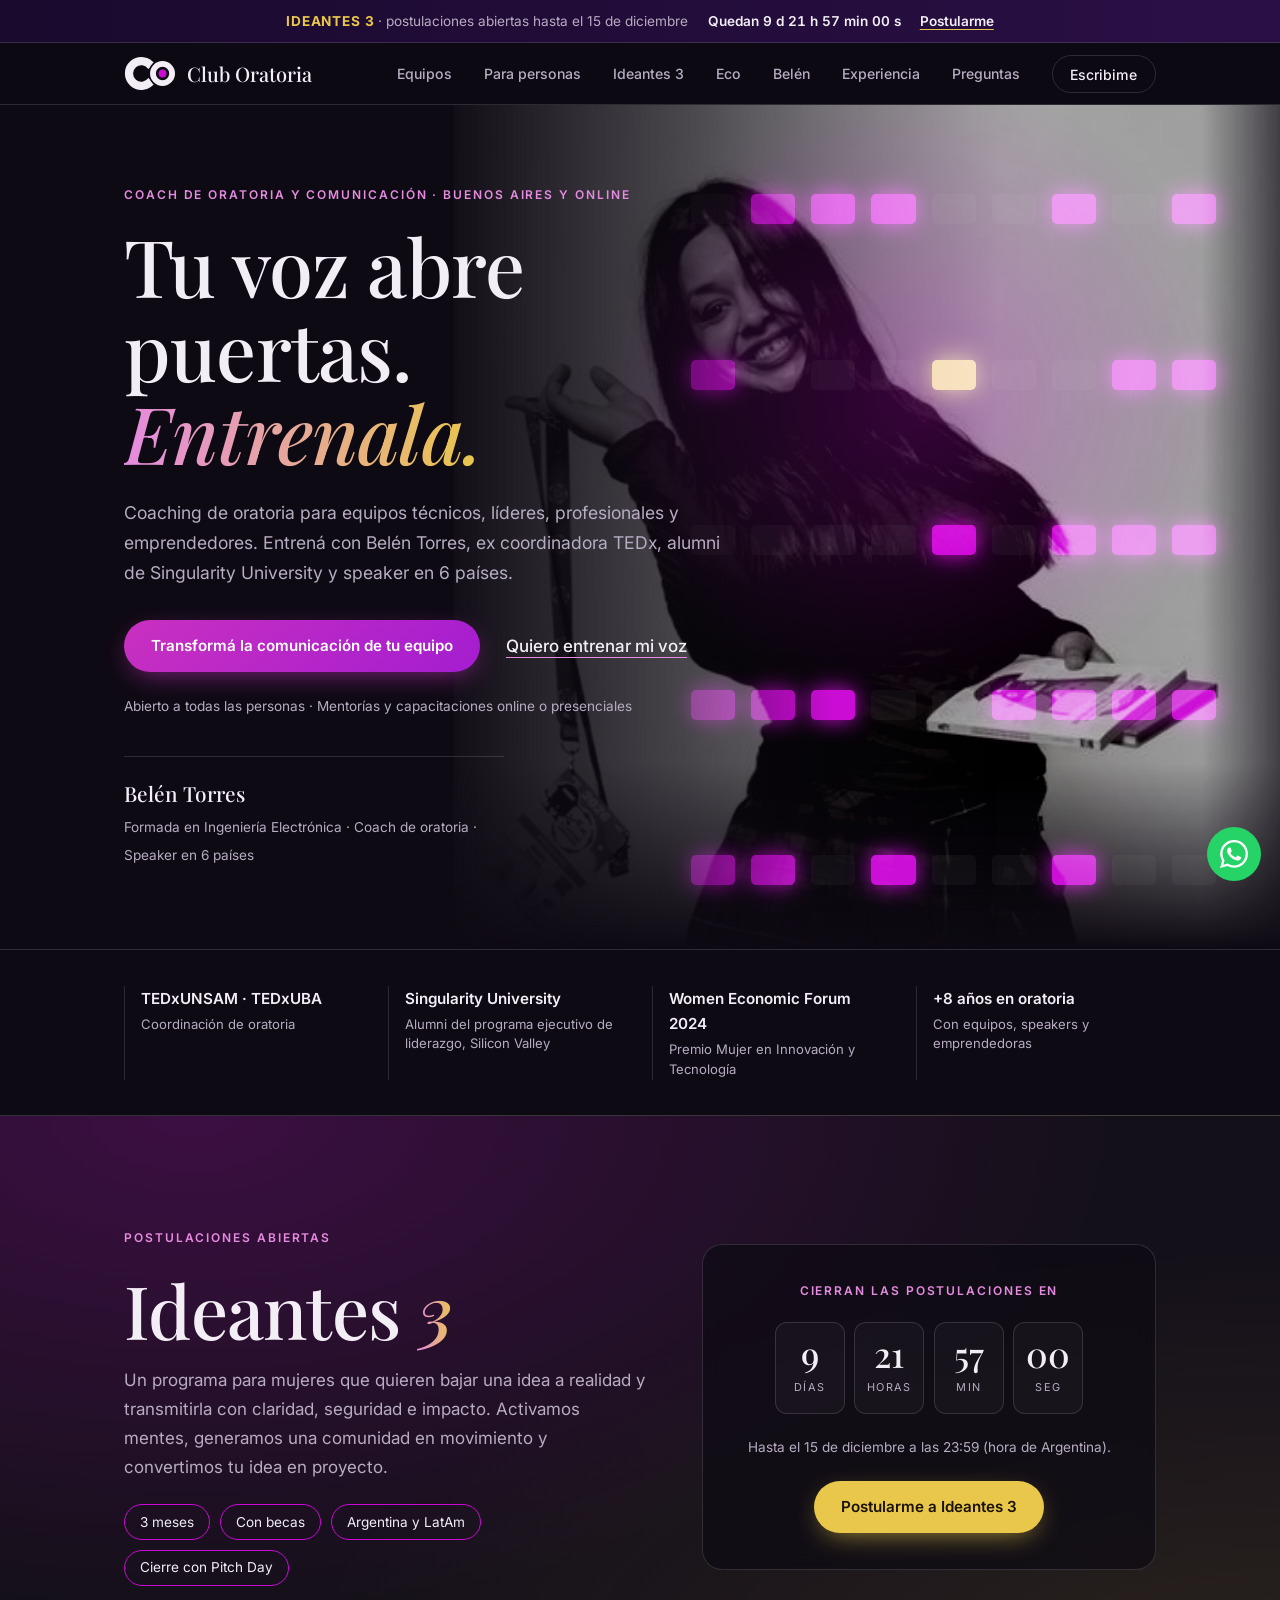
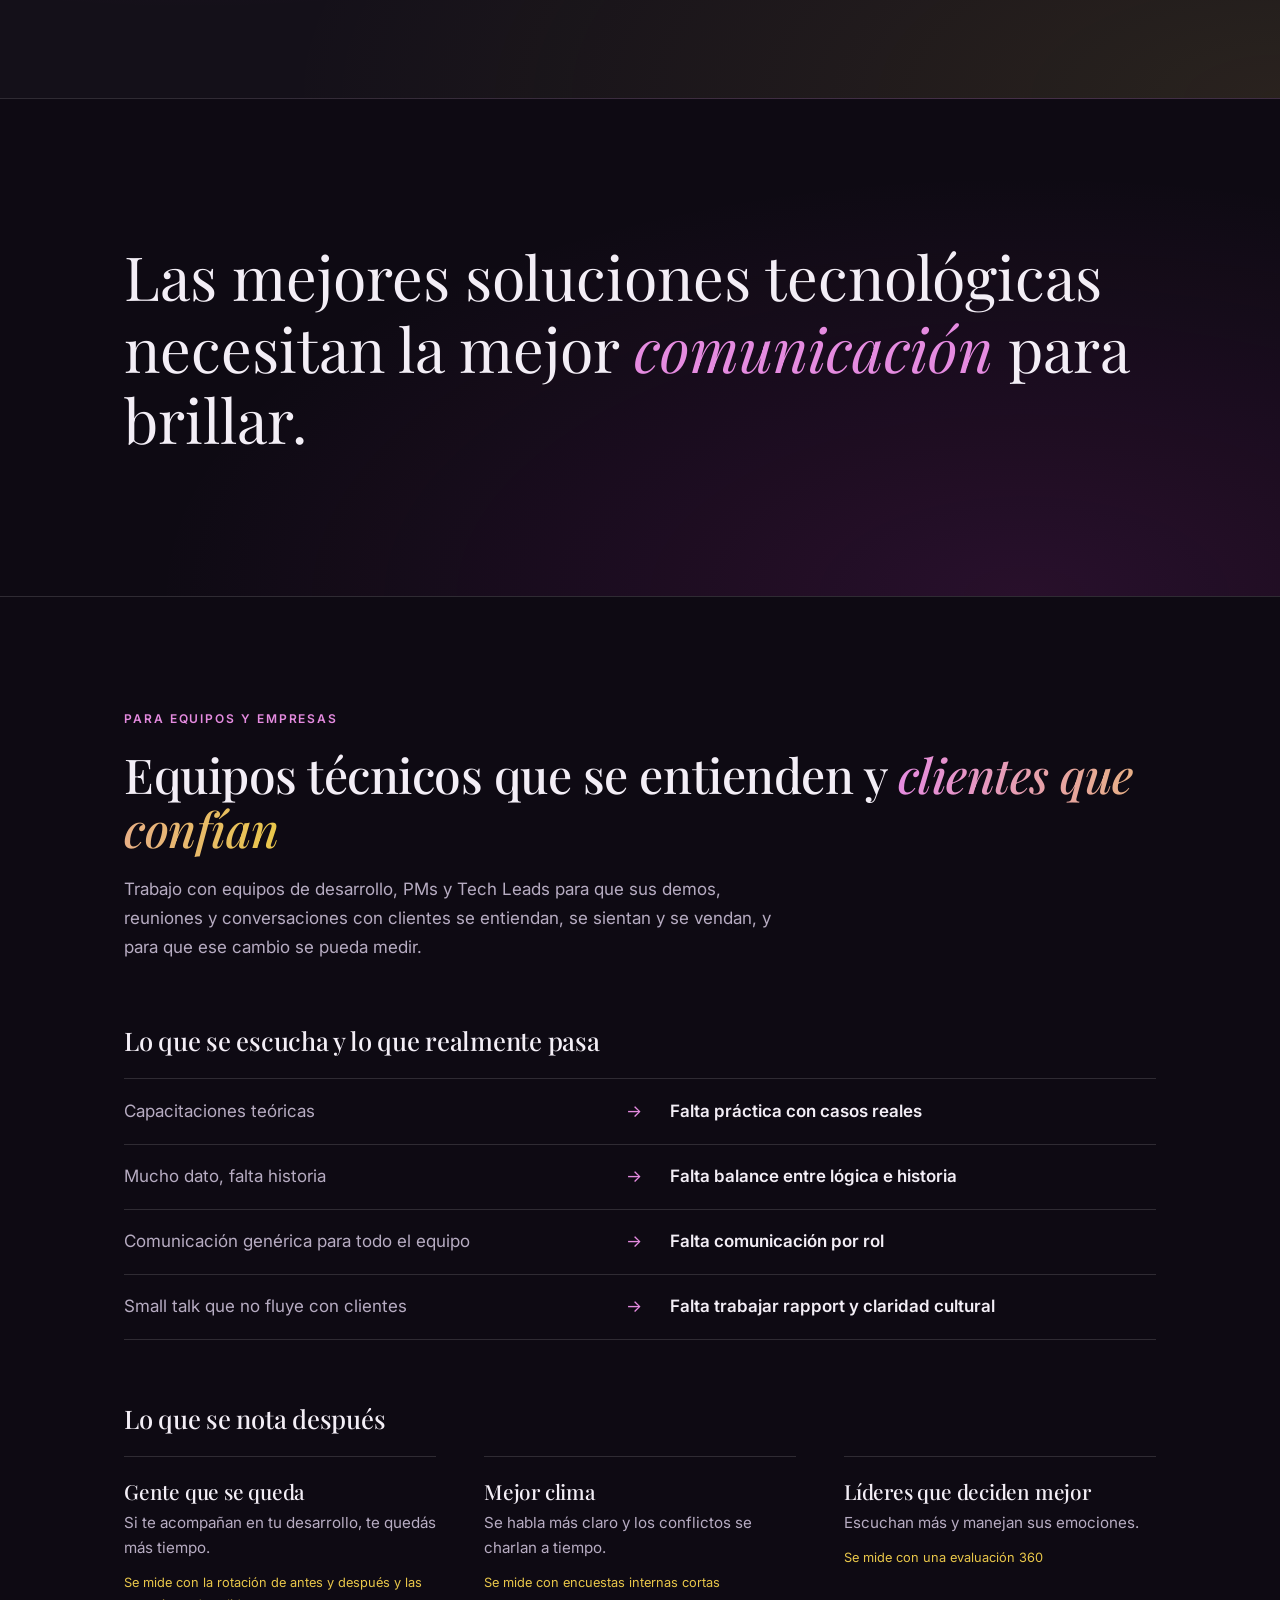
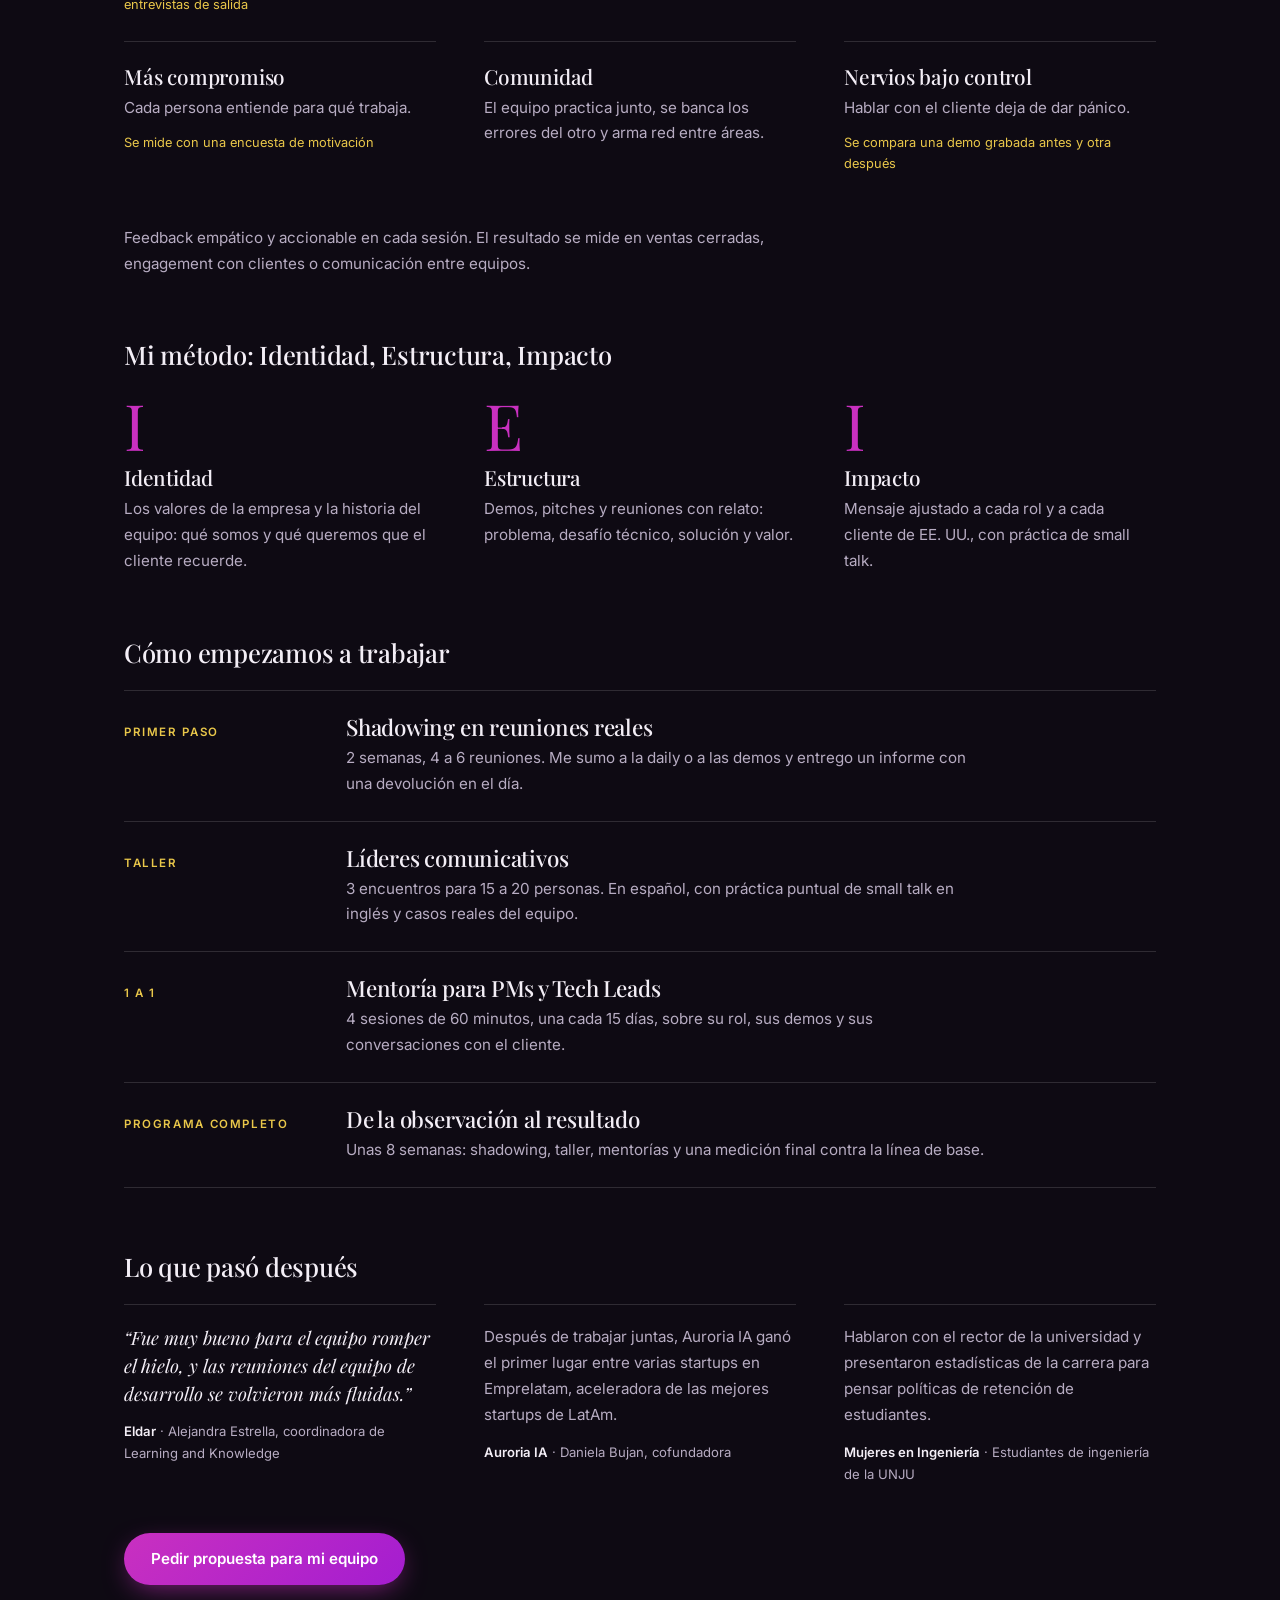
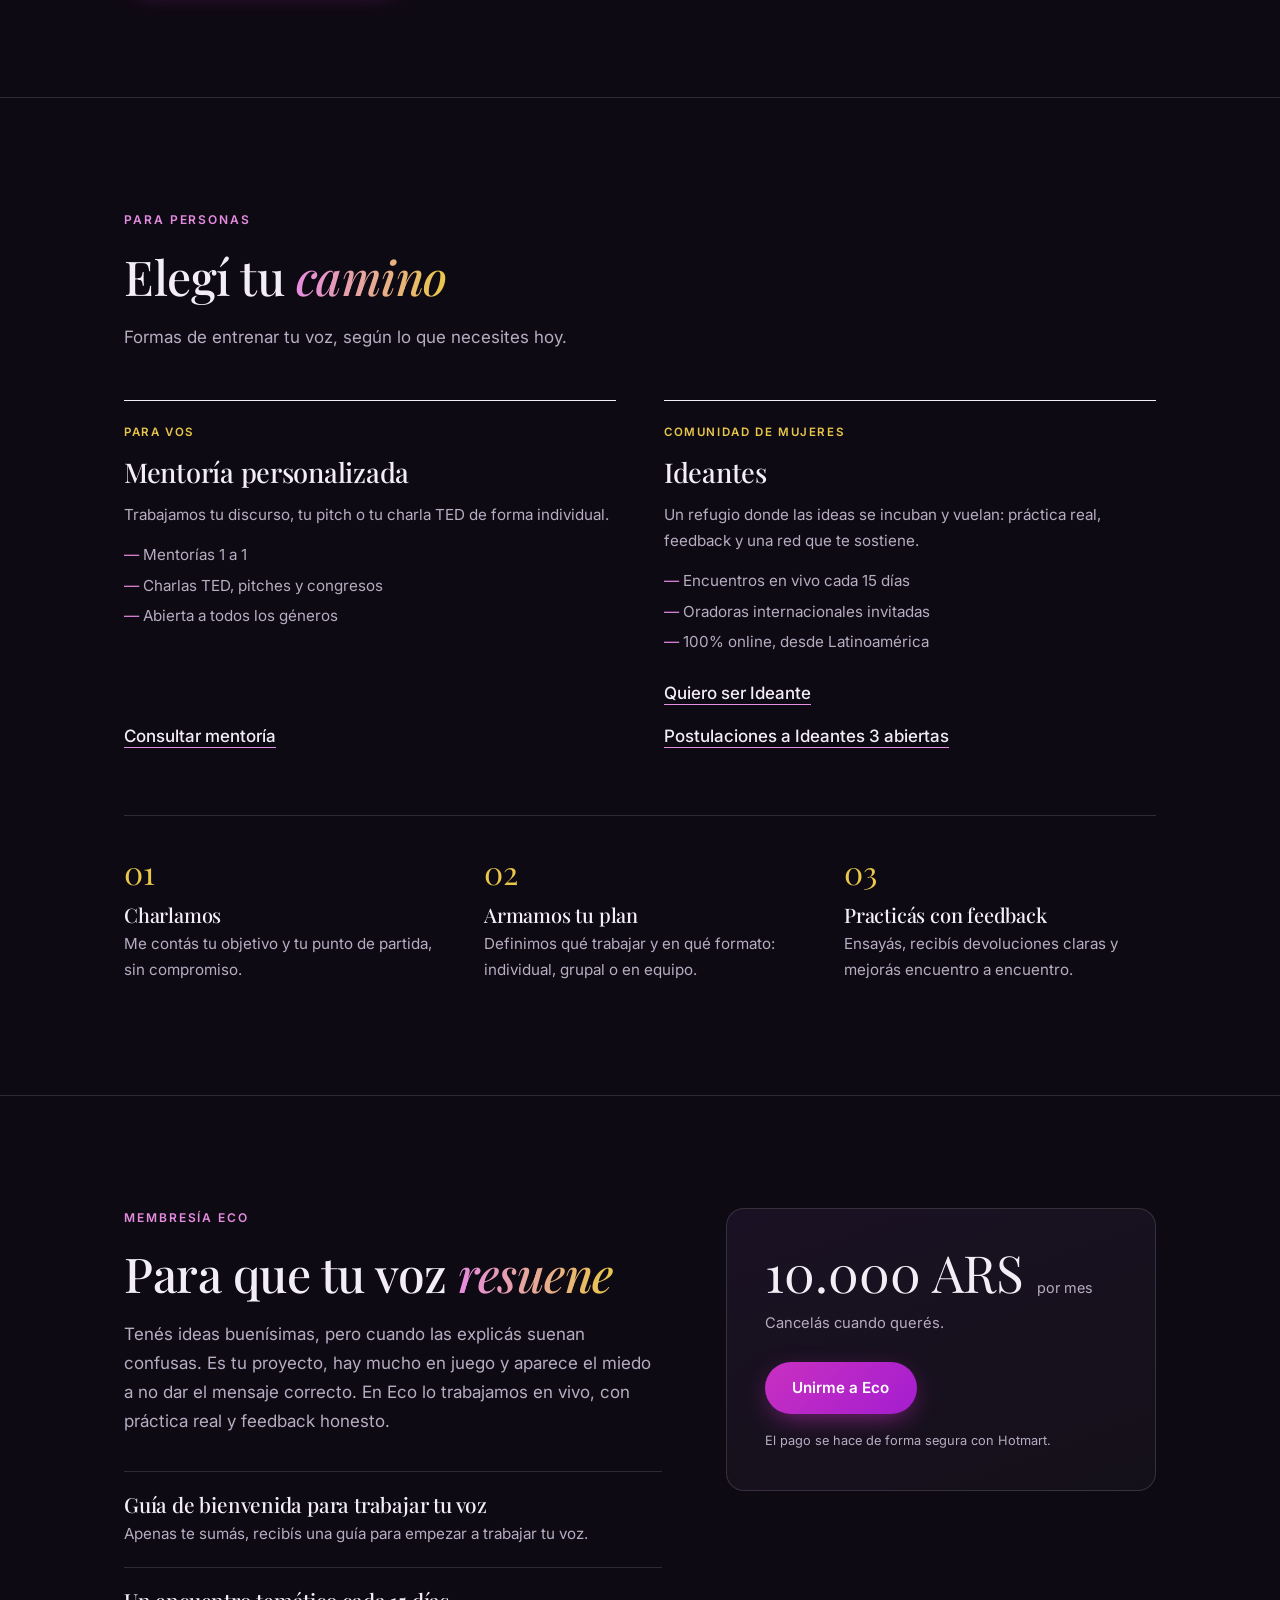
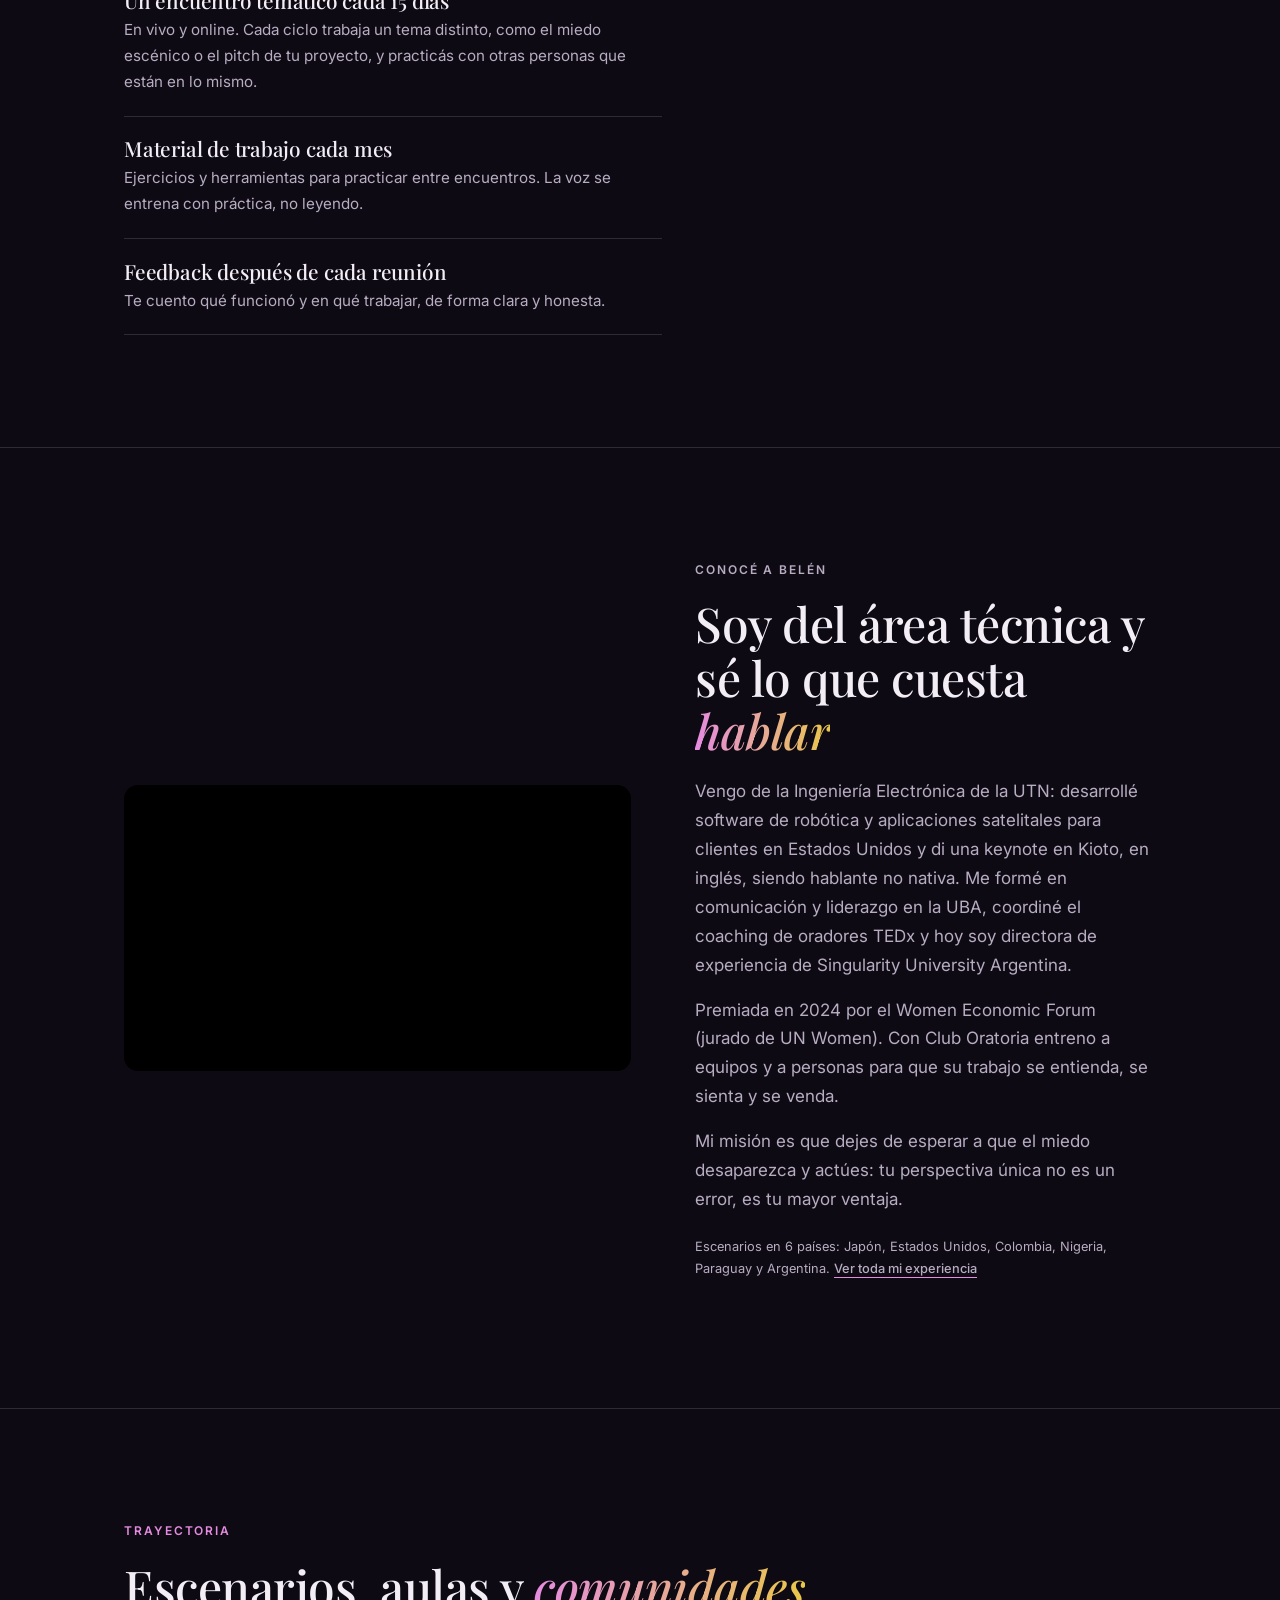
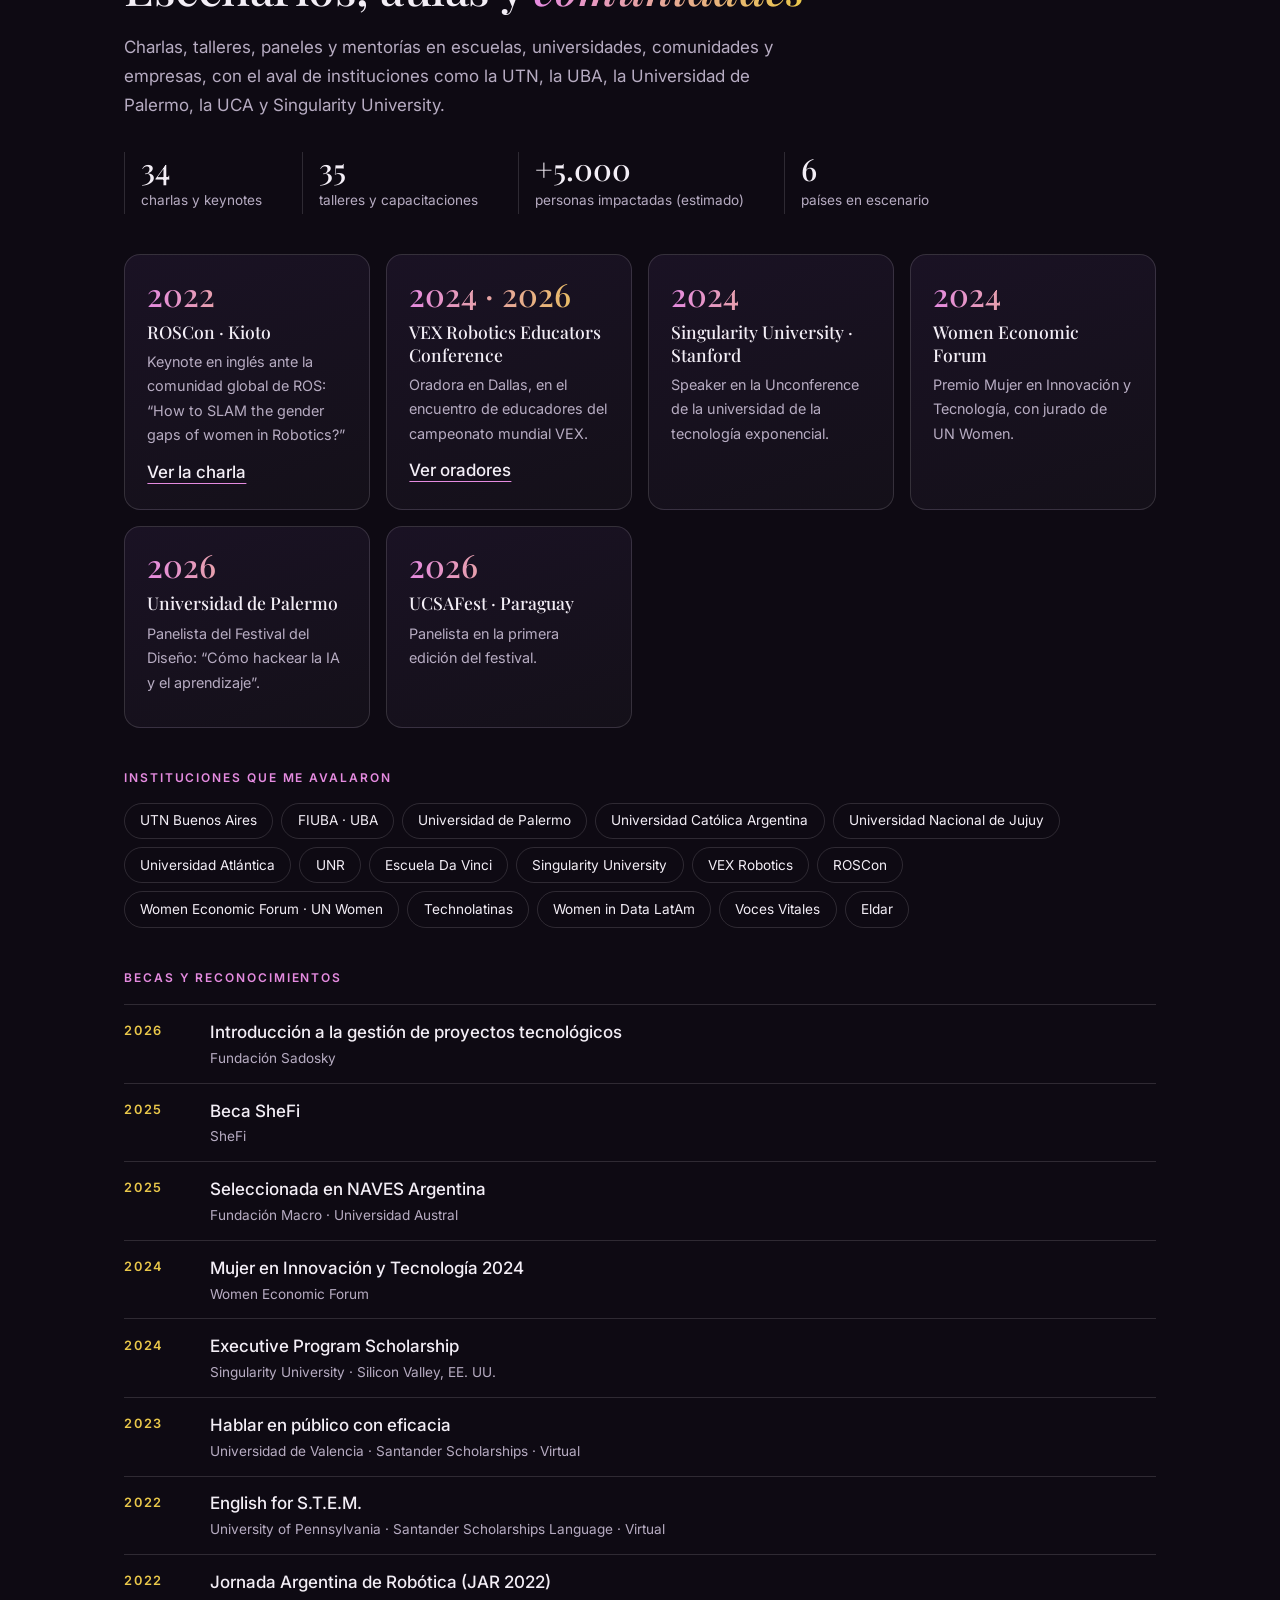
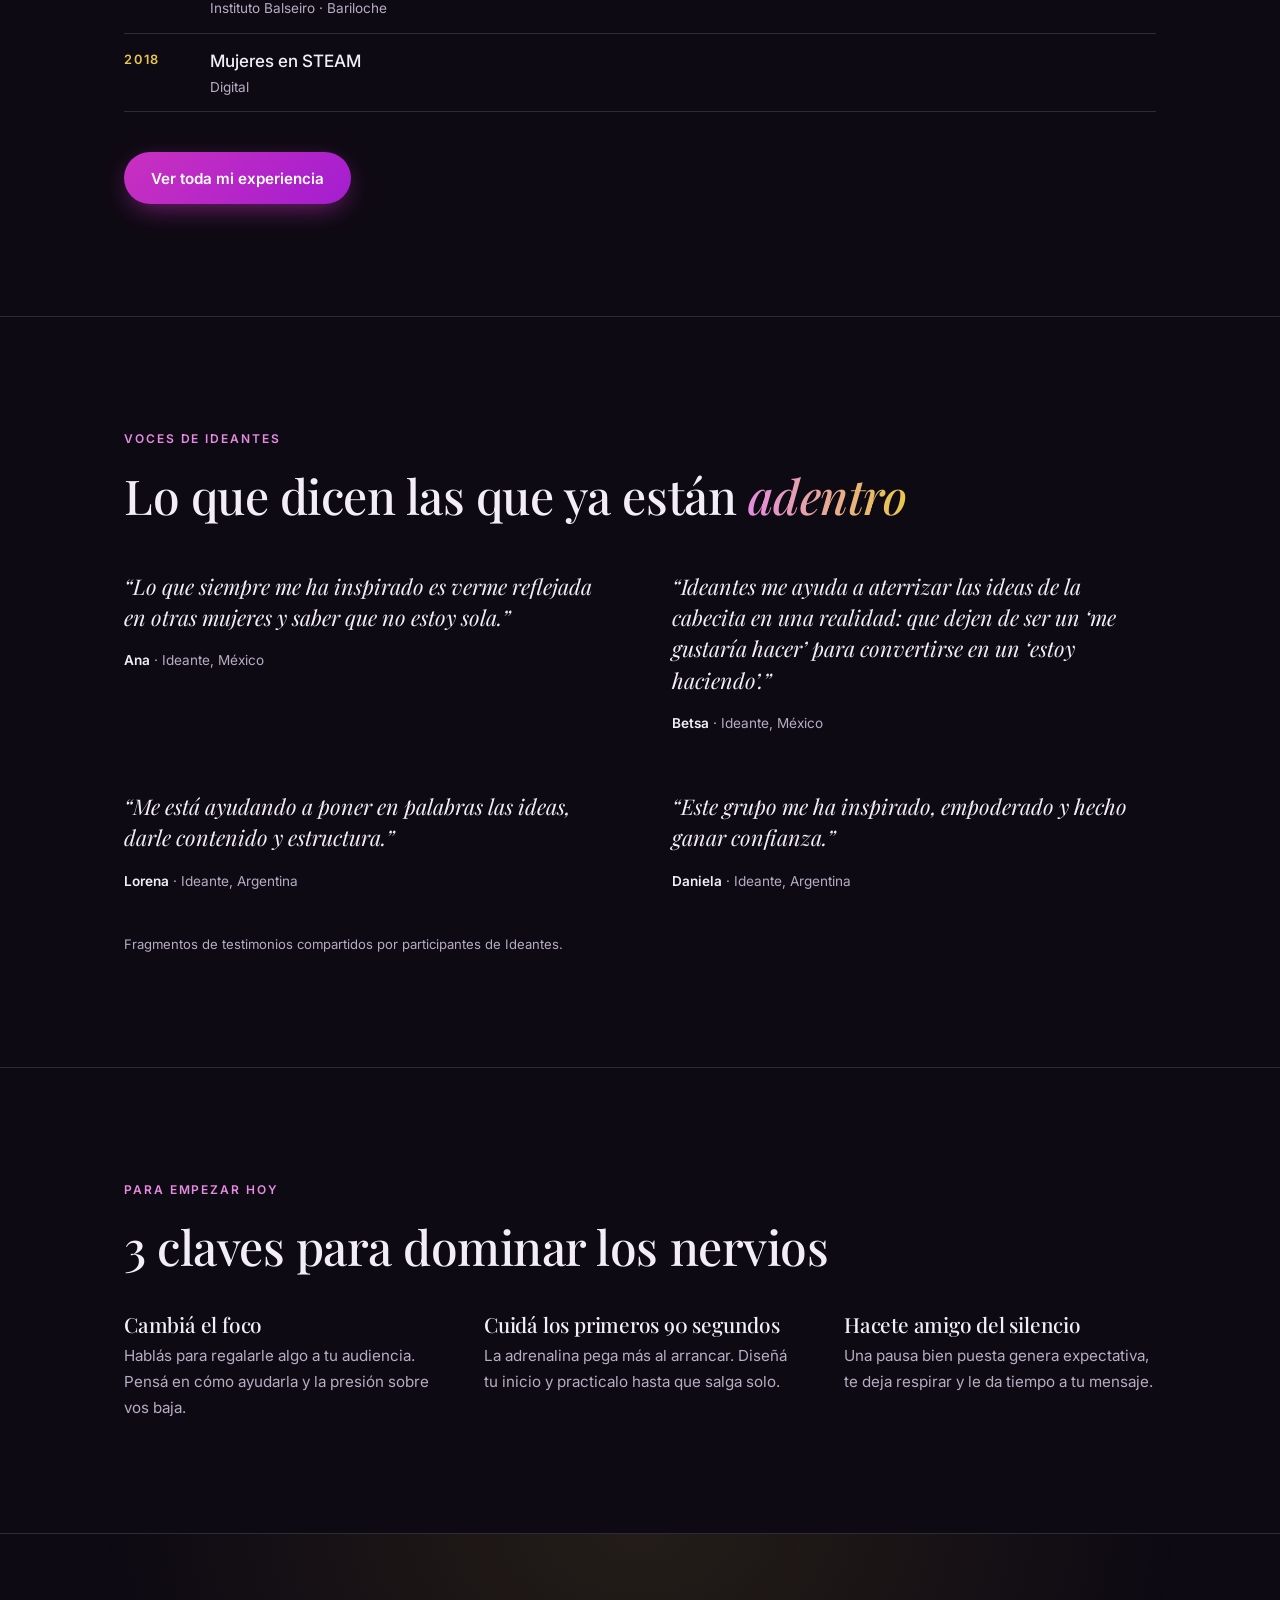
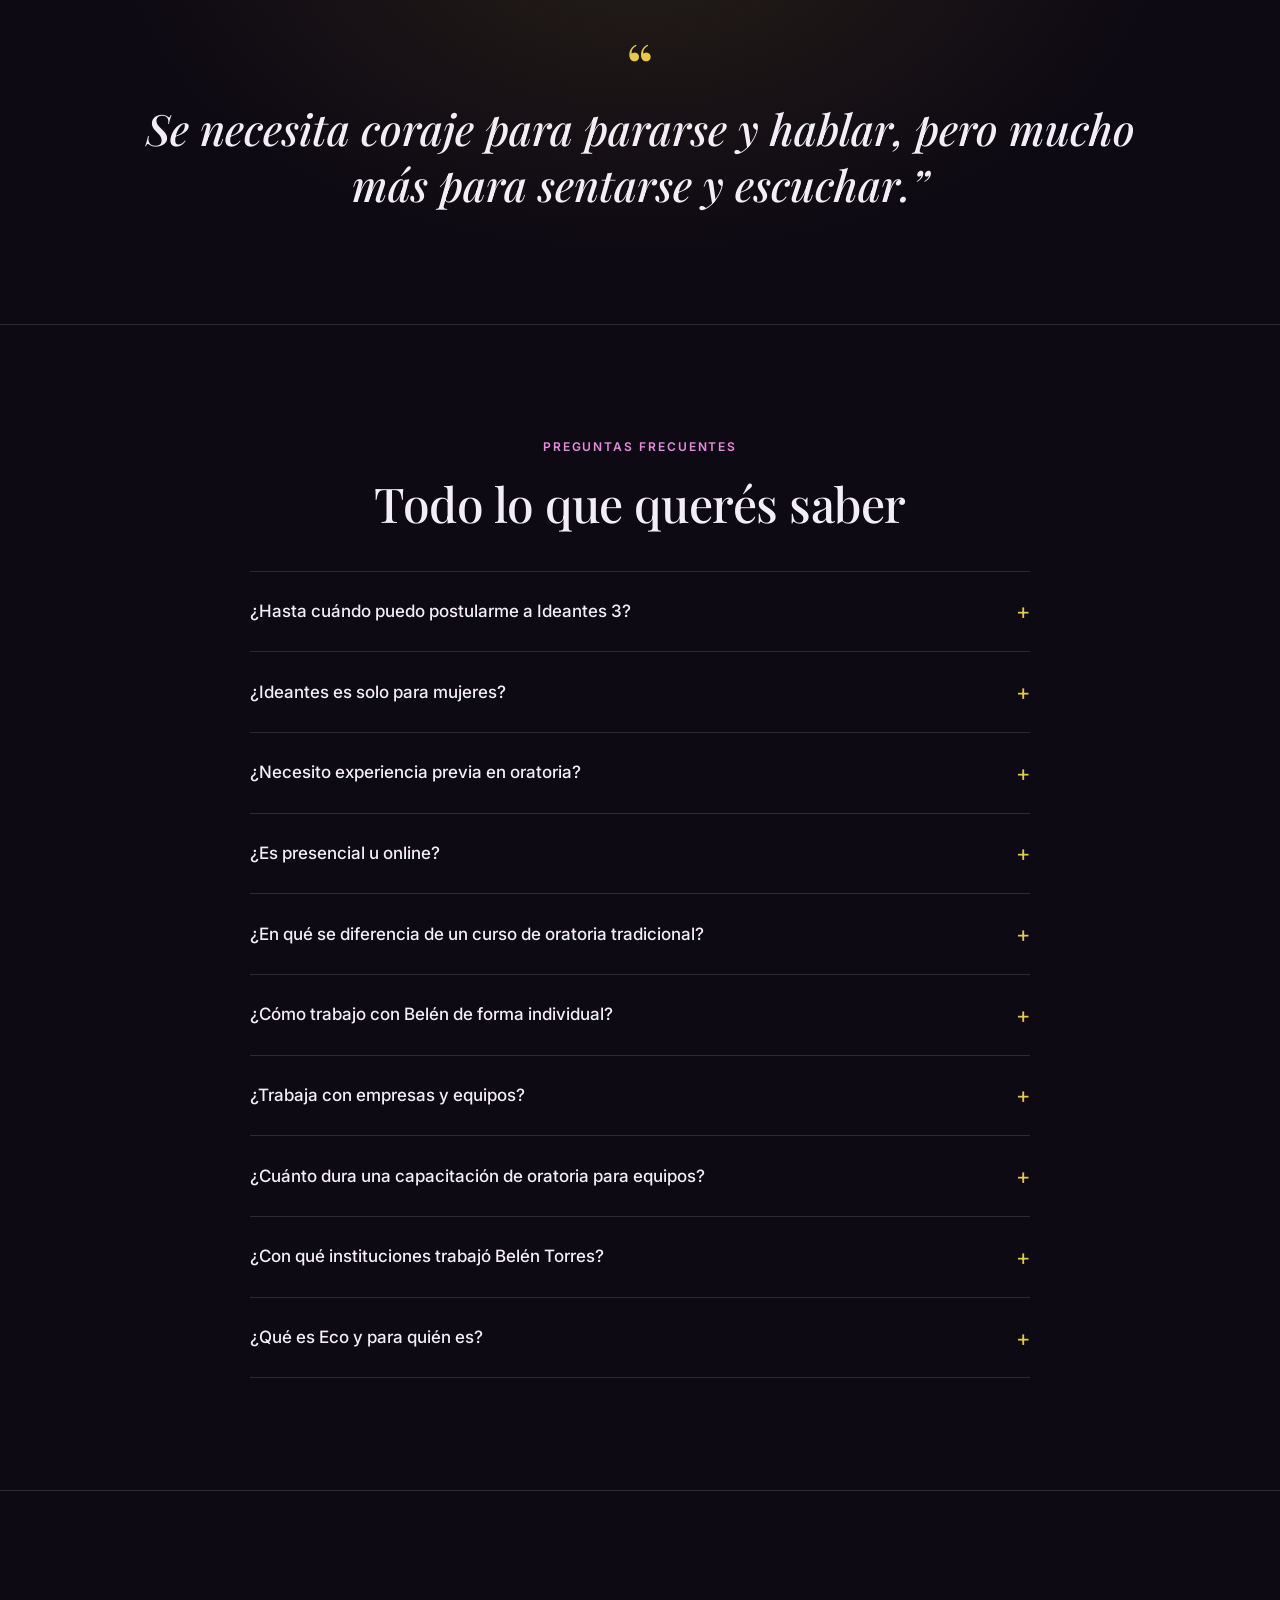
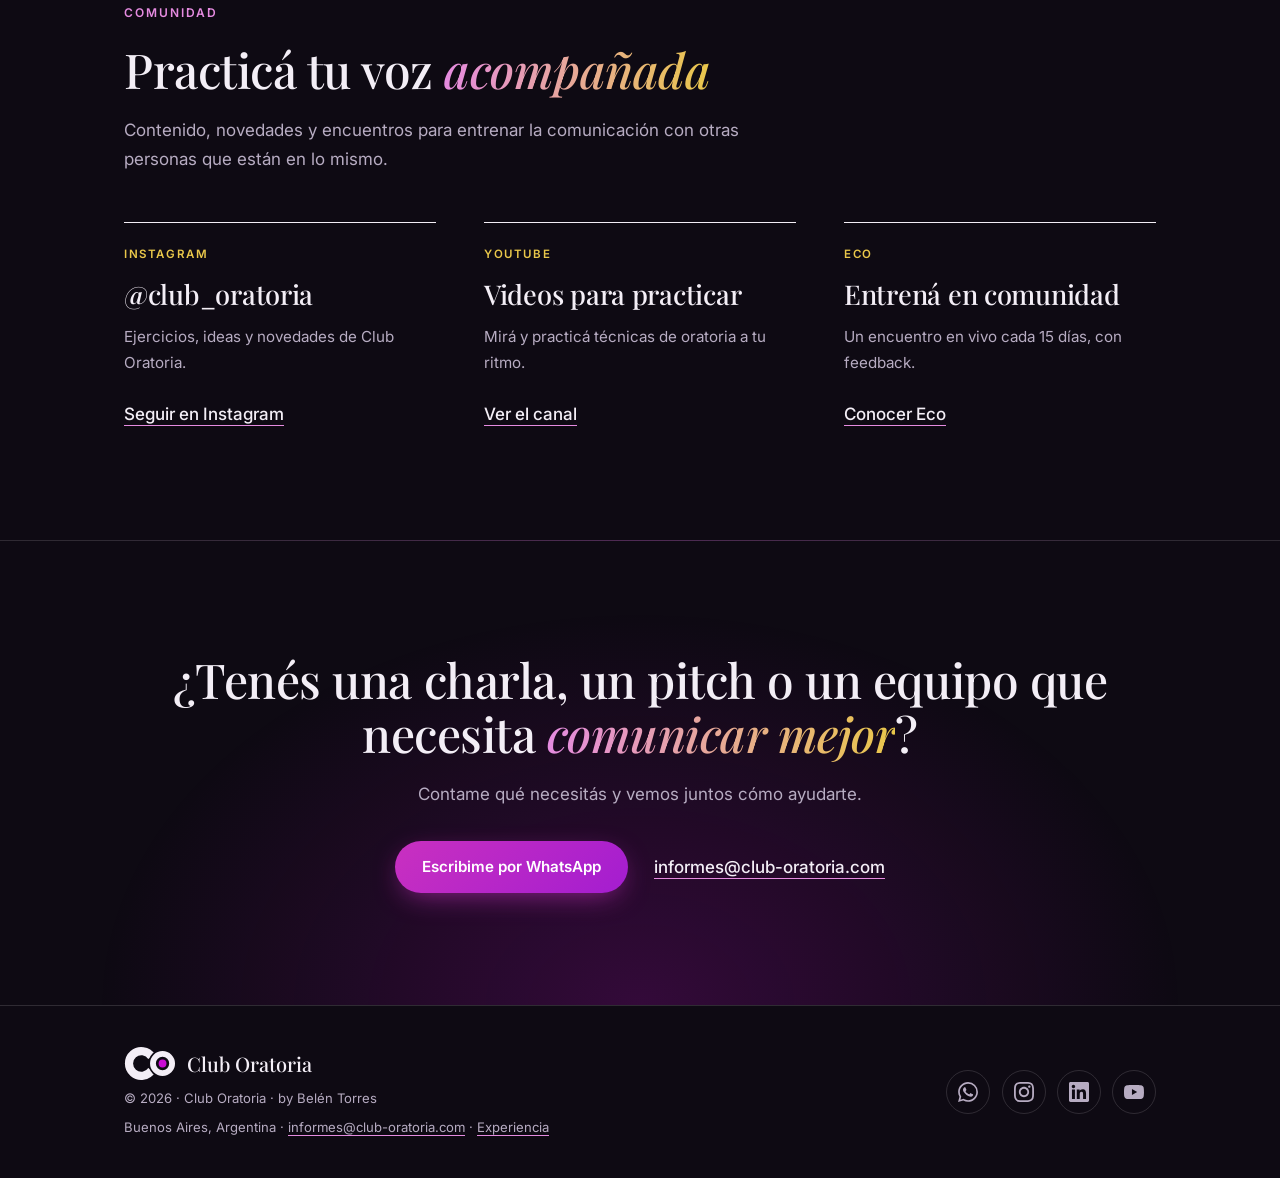
==== commit b7bf2d91: "Experiencia, becas y Black Friday" ====
--- a/index.html
+++ b/index.html
@@ -7,36 +7,25 @@
 <meta name="description" content="Coach de oratoria en Buenos Aires y online: mentorías 1 a 1, capacitaciones para equipos tech y membresía Eco. Con Belén Torres, ex coordinadora TEDx.">
 <meta name="keywords" content="coach de oratoria, hablar en público, miedo a hablar en público, entrenadora de speakers, oratoria Argentina, Belén Torres, Club Oratoria, Ideantes, TEDx, capacitaciones oratoria empresas, comunicación efectiva">
 <meta name="author" content="Belén Torres">
-<meta name="robots" content="index, follow">
+<meta name="robots" content="index, follow, max-image-preview:large, max-snippet:-1">
 <meta name="theme-color" content="#0E0A13">
 <meta property="og:title" content="Coach de oratoria en Buenos Aires | Belén Torres – Club Oratoria">
 <meta property="og:description" content="Tu voz abre puertas. Entrenala con mentorías, capacitaciones para equipos e Ideantes. Postulaciones a Ideantes 3 hasta el 15 de diciembre.">
 <meta property="og:type" content="website">
 <meta property="og:url" content="https://www.club-oratoria.com">
-<meta property="og:image" content="https://www.club-oratoria.com/preview.png">
+<meta property="og:image" content="https://www.club-oratoria.com/preview.png"><meta property="og:image:type" content="image/png"><meta property="og:image:width" content="1200"><meta property="og:image:height" content="630"><meta property="og:image:alt" content="Club Oratoria: tu voz abre puertas. Belén Torres, coach de oratoria.">
 <meta property="og:locale" content="es_AR">
 <meta property="og:site_name" content="Club Oratoria">
-<meta name="twitter:card" content="summary_large_image">
+<meta name="twitter:card" content="summary_large_image"><meta name="twitter:title" content="Coach de oratoria en Buenos Aires | Belén Torres – Club Oratoria"><meta name="twitter:description" content="Mentorías 1 a 1, capacitaciones para equipos tech, Ideantes y la membresía Eco."><meta name="twitter:image" content="https://www.club-oratoria.com/preview.png"><meta name="twitter:image:alt" content="Club Oratoria: tu voz abre puertas.">
 <link rel="canonical" href="https://www.club-oratoria.com">
 <!-- Ícono para Google y navegadores: subí estos archivos a la raíz del sitio -->
 <link rel="icon" href="/favicon.ico" sizes="48x48">
 <link rel="icon" type="image/png" href="/favicon-192x192.png" sizes="192x192">
 <link rel="apple-touch-icon" href="/apple-touch-icon.png">
 <script type="application/ld+json">
-{"@context":"https://schema.org","@graph":[
-{"@type":"Person","@id":"https://www.club-oratoria.com/#belen","name":"Belén Torres","jobTitle":"Coach de Oratoria y Comunicación","description":"Coach de oratoria y comunicación, ex coordinadora de oratoria TEDx, directora de experiencia de Singularity University Argentina y conferencista en 5 países.","url":"https://www.club-oratoria.com","image":"https://www.club-oratoria.com/preview.png","knowsAbout":["oratoria","hablar en público","storytelling","comunicación para equipos técnicos","liderazgo"],"alumniOf":[{"@type":"CollegeOrUniversity","name":"Universidad Tecnológica Nacional"}],"sameAs":["https://www.linkedin.com/in/anahi-belen-torres/","https://www.instagram.com/club_oratoria/","https://www.youtube.com/@club_oratoria"]},
-{"@type":"ProfessionalService","@id":"https://www.club-oratoria.com/#org","name":"Club Oratoria","url":"https://www.club-oratoria.com","logo":"https://www.club-oratoria.com/logo-512.png","image":"https://www.club-oratoria.com/preview.png","description":"Coaching de oratoria y comunicación: mentorías 1 a 1, capacitaciones para equipos tech y la membresía Eco.","founder":{"@id":"https://www.club-oratoria.com/#belen"},"areaServed":[{"@type":"City","name":"Buenos Aires"},{"@type":"Country","name":"Argentina"}],"availableLanguage":"es","contactPoint":{"@type":"ContactPoint","email":"informes@club-oratoria.com","contactType":"customer service"},"sameAs":["https://www.instagram.com/club_oratoria/","https://www.youtube.com/@club_oratoria"],"makesOffer":{"@type":"Offer","name":"Eco, membresía mensual de oratoria y marca personal","price":"10000","priceCurrency":"ARS","url":"https://www.club-oratoria.com/#eco"}},
-{"@type":"FAQPage","mainEntity":[
-{"@type":"Question","name":"¿Ideantes es solo para mujeres?","acceptedAnswer":{"@type":"Answer","text":"Ideantes es una comunidad pensada para mujeres. Las mentorías, los talleres y las capacitaciones para equipos están abiertos a todas las personas."}},
-{"@type":"Question","name":"¿Necesito experiencia previa en oratoria?","acceptedAnswer":{"@type":"Answer","text":"No. Lo único que necesitás es una idea que quieras desarrollar y ganas de aprender a comunicarla con impacto."}},
-{"@type":"Question","name":"¿Es presencial u online?","acceptedAnswer":{"@type":"Answer","text":"Ideantes es 100% online y sincrónico, con encuentros en vivo cada 15 días. Las mentorías y capacitaciones pueden ser online o en Buenos Aires."}},
-{"@type":"Question","name":"¿Cómo trabajo con Belén de forma individual?","acceptedAnswer":{"@type":"Answer","text":"Escribí por WhatsApp o a informes@club-oratoria.com para consultar disponibilidad de mentorías 1 a 1 o mentoría en proyectos como charlas TED o pitches."}},
-{"@type":"Question","name":"¿Trabaja con empresas y equipos?","acceptedAnswer":{"@type":"Answer","text":"Sí. Dicta talleres de comunicación y oratoria para equipos y prepara a líderes para presentaciones de alto impacto."}},
-{"@type":"Question","name":"¿Qué es Eco y para quién es?","acceptedAnswer":{"@type":"Answer","text":"Eco es la membresía accesible de Club Oratoria: por 10.000 ARS al mes tenés una guía de bienvenida para trabajar tu voz, un encuentro temático en vivo cada 15 días, material de trabajo cada mes y feedback después de cada reunión. Cancelás cuando querés."}},
-{"@type":"Question","name":"¿Hasta cuándo puedo postularme a Ideantes 3?","acceptedAnswer":{"@type":"Answer","text":"Las postulaciones a Ideantes 3 están abiertas hasta el 15 de diciembre de 2026 a las 23:59, hora de Argentina."}}
-]}]}
+{"@context":"https://schema.org","@graph":[{"@type":"WebSite","@id":"https://www.club-oratoria.com/#website","url":"https://www.club-oratoria.com/","name":"Club Oratoria","alternateName":"Club Oratoria · Belén Torres","inLanguage":"es-AR","publisher":{"@id":"https://www.club-oratoria.com/#org"}},{"@type":"Person","@id":"https://www.club-oratoria.com/#belen","name":"Belén Torres","jobTitle":"Coach de Oratoria y Comunicación","description":"Coach de oratoria y comunicación, ex coordinadora de oratoria TEDx, directora de experiencia de Singularity University Argentina y conferencista en 6 países.","url":"https://www.club-oratoria.com","image":"https://www.club-oratoria.com/preview.png","knowsAbout":["oratoria","hablar en público","storytelling","comunicación para equipos técnicos","liderazgo","robótica educativa","inteligencia artificial en educación","pitch"],"alumniOf":[{"@type":"CollegeOrUniversity","name":"Universidad Tecnológica Nacional"},{"@type":"EducationalOrganization","name":"Singularity University"}],"sameAs":["https://www.linkedin.com/in/anahi-belen-torres/","https://www.instagram.com/club_oratoria/","https://www.youtube.com/@club_oratoria"],"award":["Mujer en Innovación y Tecnología 2024 · Women Economic Forum"]},{"@type":"ProfessionalService","@id":"https://www.club-oratoria.com/#org","name":"Club Oratoria","url":"https://www.club-oratoria.com","logo":"https://www.club-oratoria.com/logo-512.png","image":"https://www.club-oratoria.com/preview.png","description":"Coaching de oratoria y comunicación: mentorías 1 a 1, capacitaciones para equipos tech y la membresía Eco.","founder":{"@id":"https://www.club-oratoria.com/#belen"},"areaServed":[{"@type":"City","name":"Buenos Aires"},{"@type":"Country","name":"Argentina"}],"availableLanguage":"es","contactPoint":{"@type":"ContactPoint","email":"informes@club-oratoria.com","contactType":"customer service"},"sameAs":["https://www.instagram.com/club_oratoria/","https://www.youtube.com/@club_oratoria"],"makesOffer":{"@type":"Offer","name":"Eco, membresía mensual de oratoria y marca personal","price":"10000","priceCurrency":"ARS","url":"https://www.club-oratoria.com/#eco"}},{"@type":"FAQPage","mainEntity":[{"@type":"Question","name":"¿Ideantes es solo para mujeres?","acceptedAnswer":{"@type":"Answer","text":"Ideantes es una comunidad pensada para mujeres. Las mentorías, los talleres y las capacitaciones para equipos están abiertos a todas las personas."}},{"@type":"Question","name":"¿Necesito experiencia previa en oratoria?","acceptedAnswer":{"@type":"Answer","text":"No. Lo único que necesitás es una idea que quieras desarrollar y ganas de aprender a comunicarla con impacto."}},{"@type":"Question","name":"¿Es presencial u online?","acceptedAnswer":{"@type":"Answer","text":"Ideantes es 100% online y sincrónico, con encuentros en vivo cada 15 días. Las mentorías y capacitaciones pueden ser online o en Buenos Aires."}},{"@type":"Question","name":"¿Cómo trabajo con Belén de forma individual?","acceptedAnswer":{"@type":"Answer","text":"Escribí por WhatsApp o a informes@club-oratoria.com para consultar disponibilidad de mentorías 1 a 1 o mentoría en proyectos como charlas TED o pitches."}},{"@type":"Question","name":"¿Trabaja con empresas y equipos?","acceptedAnswer":{"@type":"Answer","text":"Sí. Dicta talleres de comunicación y oratoria para equipos y prepara a líderes para presentaciones de alto impacto."}},{"@type":"Question","name":"¿Qué es Eco y para quién es?","acceptedAnswer":{"@type":"Answer","text":"Eco es la membresía accesible de Club Oratoria: por 10.000 ARS al mes tenés una guía de bienvenida para trabajar tu voz, un encuentro temático en vivo cada 15 días, material de trabajo cada mes y feedback después de cada reunión. Cancelás cuando querés."}},{"@type":"Question","name":"¿Con qué instituciones trabajó Belén Torres?","acceptedAnswer":{"@type":"Answer","text":"Dio charlas, talleres y paneles con el aval de la UTN Buenos Aires, la FIUBA (UBA), la Universidad de Palermo, la Universidad Católica Argentina, la Universidad Nacional de Jujuy, Singularity University, VEX Robotics y ROSCon, entre otras."}},{"@type":"Question","name":"¿Hasta cuándo puedo postularme a Ideantes 3?","acceptedAnswer":{"@type":"Answer","text":"Las postulaciones a Ideantes 3 están abiertas hasta el 15 de diciembre de 2026 a las 23:59, hora de Argentina."}}]}]}
 </script>
-<link rel="preconnect" href="https://fonts.googleapis.com">
+<link rel="preload" as="image" href="belen-hero.jpg" fetchpriority="high"><link rel="preconnect" href="https://fonts.googleapis.com">
 <link rel="preconnect" href="https://fonts.gstatic.com" crossorigin>
 <link href="https://fonts.googleapis.com/css2?family=Inter:wght@400;500;600&family=Playfair+Display:ital,wght@0,500;0,600;1,500&display=swap" rel="stylesheet">
 <style>
@@ -242,6 +231,7 @@
  footer .wrap{flex-direction:column;text-align:center}
 }
 @media(prefers-reduced-motion:reduce){html{scroll-behavior:auto}.btn,summary::after,.col,.lights i{transition:none}.rv{opacity:1;transform:none;transition:none}.wa{animation:none}.burst{display:none}}
+.exp-stats{list-style:none;display:flex;flex-wrap:wrap;gap:1rem 2.5rem;margin:2rem 0 0}.exp-stats li{border-left:1px solid var(--line);padding-left:1rem}.exp-stats b{display:block;font:500 1.9rem/1.1 "Playfair Display",Georgia,serif}.exp-stats span{font-size:.85rem;color:var(--mute)}.exp-hit{display:grid;grid-template-columns:repeat(auto-fit,minmax(230px,1fr));gap:1rem;margin-top:2.5rem}.exp-h{border:1px solid var(--line);border-radius:16px;padding:1.4rem;background:linear-gradient(160deg,#1a1224,var(--bg2));transition:border-color .25s,transform .25s}.exp-h:hover{border-color:var(--accs);transform:translateY(-3px)}.exp-hy{display:block;font:500 2rem/1 "Playfair Display",Georgia,serif;background:linear-gradient(90deg,var(--accs),var(--yel));-webkit-background-clip:text;background-clip:text;color:transparent;margin-bottom:.7rem}.exp-h h4{font:500 1.1rem/1.3 "Playfair Display",Georgia,serif;margin-bottom:.4rem}.exp-h p{color:var(--mute);font-size:.9rem;margin-bottom:.6rem}.exp-instt{margin:2.5rem 0 0;font-size:.75rem;letter-spacing:.16em;text-transform:uppercase;font-weight:600;color:var(--accs)}.exp-inst{display:flex;flex-wrap:wrap;gap:.5rem;list-style:none;margin-top:.9rem}.exp-inst li{border:1px solid var(--line);border-radius:999px;padding:.35rem .95rem;font-size:.85rem}.exp-h{transition:none}.exp-bl{list-style:none;margin-top:1rem}.exp-bl li{display:grid;grid-template-columns:70px 1fr;gap:1rem;padding:.8rem 0;border-top:1px solid var(--line)}.exp-bl li:last-child{border-bottom:1px solid var(--line)}.exp-bl b{font-weight:500}.exp-bl small{display:block;color:var(--mute);font-size:.85rem}.exp-bl .y{color:var(--yel);font-size:.8rem;letter-spacing:.14em;font-weight:600;padding-top:.15rem}@media(prefers-reduced-motion:reduce){.exp-h{transition:none}}
 </style>
 </head>
 <body>
@@ -250,7 +240,7 @@
 
 <div class="bar i3" id="i3bar"><span><b>IDEANTES 3</b> · postulaciones abiertas hasta el 15 de diciembre</span><span class="t" id="i3t" role="timer" aria-label="Tiempo restante para postularte a Ideantes 3"></span><a href="https://docs.google.com/forms/d/e/1FAIpQLSddJmN936LypiBU8iSmVEiPBogPGpHAlKRUkTJUldNou6orrw/viewform?usp=sharing&amp;ouid=108334673379159714335" target="_blank" rel="noopener noreferrer">Postularme</a></div>
 
-<div class="bar" data-promo>Cyber Monday extendido · 15% OFF en Eco con el código <b>CLUB15</b> · hasta el 11 de noviembre · <a href="#eco">Quiero mi descuento</a></div>
+<div class="bar" data-promo>Black Friday · 15% OFF en Eco con el código <b>CLUB15</b> · hasta el 30 de noviembre · <a href="#eco">Quiero mi descuento</a></div>
 
 <header>
 <nav class="nav" aria-label="Navegación principal">
@@ -262,6 +252,7 @@
 <li><a href="#ideantes">Ideantes 3</a></li>
 <li><a href="#eco">Eco</a></li>
 <li><a href="#belen">Belén</a></li>
+<li><a href="#experiencia">Experiencia</a></li>
 <li><a href="#faq">Preguntas</a></li>
 <li><a class="nav-cta" href="https://wa.me/541126789589?text=Hola%20Bel%C3%A9n%2C%20vengo%20de%20tu%20web%20y%20quiero%20consultar." target="_blank" rel="noopener noreferrer">Escribime</a></li>
 </ul>
@@ -278,13 +269,13 @@
 <div class="hero-copy">
 <p class="eyebrow">Coach de oratoria y comunicación · Buenos Aires y online</p>
 <h1>Tu voz abre puertas. <em>Entrenala.</em></h1>
-<p class="lead">Coaching de oratoria para equipos técnicos, líderes, profesionales y emprendedores. Entrená con Belén Torres, ex coordinadora TEDx, alumni de Singularity University y speaker en 5 países.</p>
+<p class="lead">Coaching de oratoria para equipos técnicos, líderes, profesionales y emprendedores. Entrená con Belén Torres, ex coordinadora TEDx, alumni de Singularity University y speaker en 6 países.</p>
 <div class="actions">
 <a class="btn btn-main" href="#equipos">Transformá la comunicación de tu equipo</a>
 <a class="link" href="#caminos">Quiero entrenar mi voz</a>
 </div>
 <p class="micro">Abierto a todas las personas · Mentorías y capacitaciones online o presenciales</p>
-<div class="sig"><b>Belén Torres</b><span>Formada en Ingeniería Electrónica · Coach de oratoria · Speaker en 5 países</span></div>
+<div class="sig"><b>Belén Torres</b><span>Formada en Ingeniería Electrónica · Coach de oratoria · Speaker en 6 países</span></div>
 </div>
 </div>
 </section>
@@ -421,7 +412,7 @@
 </div>
 <aside class="price" aria-label="Precio de Eco">
 <div data-promo>
-<p class="promo-tag">Cyber Monday extendido</p>
+<p class="promo-tag">Black Friday</p>
 <p class="amt"><s>10.000</s>8.500 <span class="u">ARS con el código</span></p>
 <button class="code" type="button" id="copy-code" aria-label="Copiar el código CLUB15"><span>CLUB15</span><em>Copiar</em></button>
 <p class="count" id="count"></p>
@@ -434,7 +425,7 @@
 <a class="eco-cta btn btn-main" href="https://pay.hotmart.com/M104217722L?bid=1794145126906" target="_blank" rel="noopener noreferrer">Unirme a Eco con 15% OFF</a>
 <script>
 (function(){
-var END=new Date('2026-11-11T23:59:59-03:00').getTime();
+var END=new Date('2026-11-30T23:59:59-03:00').getTime();
 var cnt=document.getElementById('count');
 function expire(){
  document.querySelectorAll('[data-promo]').forEach(function(e){e.hidden=true});
@@ -475,10 +466,17 @@
 <p>Vengo de la Ingeniería Electrónica de la UTN: desarrollé software de robótica y aplicaciones satelitales para clientes en Estados Unidos y di una keynote en Kioto, en inglés, siendo hablante no nativa. Me formé en comunicación y liderazgo en la UBA, coordiné el coaching de oradores TEDx y hoy soy directora de experiencia de Singularity University Argentina.</p>
 <p>Premiada en 2024 por el Women Economic Forum (jurado de UN Women). Con Club Oratoria entreno a equipos y a personas para que su trabajo se entienda, se sienta y se venda.</p>
 <p>Mi misión es que dejes de esperar a que el miedo desaparezca y actúes: tu perspectiva única no es un error, es tu mayor ventaja.</p>
-<p class="cap">Escenarios en 5 países: Japón, Estados Unidos, Colombia, Nigeria y Argentina.</p>
-</div>
-</div>
-</section>
+<p class="cap">Escenarios en 6 países: Japón, Estados Unidos, Colombia, Nigeria, Paraguay y Argentina. <a class="link" href="experiencia.html">Ver toda mi experiencia</a></p>
+</div>
+</div>
+</section>
+
+<section id="experiencia" aria-labelledby="t-expt"><div class="wrap">
+<p class="eyebrow">Trayectoria</p><h2 id="t-expt">Escenarios, aulas y <em>comunidades</em></h2>
+<p class="lead">Charlas, talleres, paneles y mentorías en escuelas, universidades, comunidades y empresas, con el aval de instituciones como la UTN, la UBA, la Universidad de Palermo, la UCA y Singularity University.</p>
+<ul class="exp-stats"><li><b>34</b><span>charlas y keynotes</span></li><li><b>35</b><span>talleres y capacitaciones</span></li><li><b>+5.000</b><span>personas impactadas (estimado)</span></li><li><b>6</b><span>países en escenario</span></li></ul>
+<div class="exp-hit"><article class="exp-h"><span class="exp-hy">2022</span><h4>ROSCon · Kioto</h4><p>Keynote en inglés ante la comunidad global de ROS: “How to SLAM the gender gaps of women in Robotics?”</p><a class="link" href="https://vimeo.com/showcase/9954564?video=767164735" target="_blank" rel="noopener noreferrer">Ver la charla</a></article><article class="exp-h"><span class="exp-hy">2024 · 2026</span><h4>VEX Robotics Educators Conference</h4><p>Oradora en Dallas, en el encuentro de educadores del campeonato mundial VEX.</p><a class="link" href="https://pd.vex.com/vex-educator-conference/speakers-and-event-schedule" target="_blank" rel="noopener noreferrer">Ver oradores</a></article><article class="exp-h"><span class="exp-hy">2024</span><h4>Singularity University · Stanford</h4><p>Speaker en la Unconference de la universidad de la tecnología exponencial.</p></article><article class="exp-h"><span class="exp-hy">2024</span><h4>Women Economic Forum</h4><p>Premio Mujer en Innovación y Tecnología, con jurado de UN Women.</p></article><article class="exp-h"><span class="exp-hy">2026</span><h4>Universidad de Palermo</h4><p>Panelista del Festival del Diseño: “Cómo hackear la IA y el aprendizaje”.</p></article><article class="exp-h"><span class="exp-hy">2026</span><h4>UCSAFest · Paraguay</h4><p>Panelista en la primera edición del festival.</p></article></div><p class="exp-instt">Instituciones que me avalaron</p><ul class="exp-inst"><li>UTN Buenos Aires</li><li>FIUBA · UBA</li><li>Universidad de Palermo</li><li>Universidad Católica Argentina</li><li>Universidad Nacional de Jujuy</li><li>Universidad Atlántica</li><li>UNR</li><li>Escuela Da Vinci</li><li>Singularity University</li><li>VEX Robotics</li><li>ROSCon</li><li>Women Economic Forum · UN Women</li><li>Technolatinas</li><li>Women in Data LatAm</li><li>Voces Vitales</li><li>Eldar</li></ul><p class="exp-instt">Becas y reconocimientos</p><ul class="exp-bl"><li><span class="y">2026</span><div><b>Introducción a la gestión de proyectos tecnológicos</b><small>Fundación Sadosky</small></div></li><li><span class="y">2025</span><div><b>Beca SheFi</b><small>SheFi</small></div></li><li><span class="y">2025</span><div><b>Seleccionada en NAVES Argentina</b><small>Fundación Macro · Universidad Austral</small></div></li><li><span class="y">2024</span><div><b>Mujer en Innovación y Tecnología 2024</b><small>Women Economic Forum</small></div></li><li><span class="y">2024</span><div><b>Executive Program Scholarship</b><small>Singularity University · Silicon Valley, EE. UU.</small></div></li><li><span class="y">2023</span><div><b>Hablar en público con eficacia</b><small>Universidad de Valencia · Santander Scholarships · Virtual</small></div></li><li><span class="y">2022</span><div><b>English for S.T.E.M.</b><small>University of Pennsylvania · Santander Scholarships Language · Virtual</small></div></li><li><span class="y">2022</span><div><b>Jornada Argentina de Robótica (JAR 2022)</b><small>Instituto Balseiro · Bariloche</small></div></li><li><span class="y">2018</span><div><b>Mujeres en STEAM</b><small>Digital</small></div></li></ul>
+<p style="margin-top:2.5rem"><a class="btn btn-main" href="experiencia.html">Ver toda mi experiencia</a></p></div></section>
 
 <section id="testimonios" aria-labelledby="t-test">
 <div class="wrap">
@@ -525,11 +523,21 @@
 <details><summary>¿Cómo trabajo con Belén de forma individual?</summary><p>Escribile por <a href="https://wa.me/541126789589?text=Hola%20Bel%C3%A9n%2C%20quiero%20consultar%20por%20una%20mentor%C3%ADa." target="_blank" rel="noopener noreferrer">WhatsApp</a> o a <a href="mailto:informes@club-oratoria.com">informes@club-oratoria.com</a> para consultar disponibilidad de mentorías 1 a 1 o de mentoría en proyectos como charlas TED o pitches.</p></details>
 <details><summary>¿Trabaja con empresas y equipos?</summary><p>Sí. Dicta talleres de comunicación y oratoria para equipos y prepara a líderes y directivos para presentaciones de alto impacto. Pedí una propuesta por <a href="https://wa.me/541126789589?text=Hola%20Bel%C3%A9n%2C%20quiero%20pedir%20una%20propuesta%20para%20mi%20equipo." target="_blank" rel="noopener noreferrer">WhatsApp</a> o por mail.</p></details>
 <details><summary>¿Cuánto dura una capacitación de oratoria para equipos?</summary><p>Depende del objetivo. Puede ser un shadowing de 2 semanas para diagnosticar, un taller de 3 encuentros o un programa completo de unas 8 semanas, con medición final contra la línea de base.</p></details>
-<details data-promo><summary>¿Cómo uso el código CLUB15?</summary><p>Al pagar en Hotmart, ingresá CLUB15 en el campo de cupón de descuento. Aplica a la membresía Eco y vale hasta el 11 de noviembre.</p></details>
+<details data-promo><summary>¿Cómo uso el código CLUB15?</summary><p>Al pagar en Hotmart, ingresá CLUB15 en el campo de cupón de descuento. Aplica a la membresía Eco y vale hasta el 30 de noviembre.</p></details>
+<details><summary>¿Con qué instituciones trabajó Belén Torres?</summary><p>Dio charlas, talleres y paneles con el aval de la UTN Buenos Aires, la FIUBA (UBA), la Universidad de Palermo, la Universidad Católica Argentina, la Universidad Nacional de Jujuy, Singularity University, VEX Robotics y ROSCon, entre otras. Mirá <a href="experiencia.html">toda su experiencia</a>.</p></details>
 <details><summary>¿Qué es Eco y para quién es?</summary><p>Eco es la membresía accesible de Club Oratoria. Por 10.000 ARS al mes tenés una guía de bienvenida para trabajar tu voz, un encuentro temático en vivo cada 15 días, material de trabajo cada mes y feedback después de cada reunión. Es para quien tiene una idea o un proyecto que comunicar y quiere practicar con constancia, sin una inversión grande. Cancelás cuando querés.</p></details>
 </div>
 </div>
 </section>
+
+<section id="comunidad" aria-labelledby="t-com"><div class="wrap">
+<p class="eyebrow">Comunidad</p><h2 id="t-com">Practicá tu voz <em>acompañada</em></h2>
+<p class="lead">Contenido, novedades y encuentros para entrenar la comunicación con otras personas que están en lo mismo.</p>
+<div class="cols3">
+<article class="col rv"><span class="tag">Instagram</span><h3>@club_oratoria</h3><p>Ejercicios, ideas y novedades de Club Oratoria.</p><a class="link" href="https://www.instagram.com/club_oratoria/" target="_blank" rel="noopener noreferrer">Seguir en Instagram</a></article>
+<article class="col rv"><span class="tag">YouTube</span><h3>Videos para practicar</h3><p>Mirá y practicá técnicas de oratoria a tu ritmo.</p><a class="link" href="https://www.youtube.com/@club_oratoria" target="_blank" rel="noopener noreferrer">Ver el canal</a></article>
+<article class="col rv"><span class="tag">Eco</span><h3>Entrená en comunidad</h3><p>Un encuentro en vivo cada 15 días, con feedback.</p><a class="link" href="#eco">Conocer Eco</a></article>
+</div></div></section>
 
 <section class="final center" aria-labelledby="t-final">
 <div class="wrap">
@@ -548,7 +556,7 @@
 <footer>
 <div class="wrap">
 <div><a class="brand" href="#" aria-label="Club Oratoria, volver arriba"><svg class="logo" width="52" height="35" aria-hidden="true"><use href="#co"/></svg>Club Oratoria</a><small>© <span id="y">2026</span> · Club Oratoria · by Belén Torres</small>
-<small>Buenos Aires, Argentina · <a href="mailto:informes@club-oratoria.com">informes@club-oratoria.com</a></small></div>
+<small>Buenos Aires, Argentina · <a href="mailto:informes@club-oratoria.com">informes@club-oratoria.com</a> · <a href="experiencia.html">Experiencia</a></small></div>
 <div class="social">
 <a href="https://wa.me/541126789589" target="_blank" rel="noopener noreferrer" aria-label="WhatsApp" title="WhatsApp"><svg viewBox="0 0 24 24" aria-hidden="true"><path d="M17.472 14.382c-.297-.149-1.758-.867-2.03-.967-.273-.099-.471-.148-.67.15-.197.297-.767.966-.94 1.164-.173.199-.347.223-.644.075-.297-.15-1.255-.463-2.39-1.475-.883-.788-1.48-1.761-1.653-2.059-.173-.297-.018-.458.13-.606.134-.133.298-.347.446-.52.149-.174.198-.298.298-.497.099-.198.05-.371-.025-.52-.075-.149-.669-1.612-.916-2.207-.242-.579-.487-.5-.669-.51-.173-.008-.371-.01-.57-.01-.198 0-.52.074-.792.372-.272.297-1.04 1.016-1.04 2.479 0 1.462 1.065 2.875 1.213 3.074.149.198 2.096 3.2 5.077 4.487.709.306 1.262.489 1.694.625.712.227 1.36.195 1.871.118.571-.085 1.758-.719 2.006-1.413.248-.694.248-1.289.173-1.413-.074-.124-.272-.198-.57-.347m-5.421 7.403h-.004a9.87 9.87 0 01-5.031-1.378l-.361-.214-3.741.982.998-3.648-.235-.374a9.86 9.86 0 01-1.51-5.26c.001-5.45 4.436-9.884 9.888-9.884 2.64 0 5.122 1.03 6.988 2.898a9.825 9.825 0 012.893 6.994c-.003 5.45-4.437 9.884-9.885 9.884m8.413-18.297A11.815 11.815 0 0012.05 0C5.495 0 .16 5.335.157 11.892c0 2.096.547 4.142 1.588 5.945L.057 24l6.305-1.654a11.882 11.882 0 005.683 1.448h.005c6.554 0 11.89-5.335 11.893-11.893a11.821 11.821 0 00-3.48-8.413z"/></svg></a>
 <a href="https://www.instagram.com/club_oratoria/" target="_blank" rel="noopener noreferrer" aria-label="Instagram" title="Instagram"><svg viewBox="0 0 24 24" aria-hidden="true"><path d="M12 2.163c3.204 0 3.584.012 4.85.07 3.252.148 4.771 1.691 4.919 4.919.058 1.265.069 1.645.069 4.849 0 3.205-.012 3.584-.069 4.849-.149 3.225-1.664 4.771-4.919 4.919-1.266.058-1.644.07-4.85.07-3.204 0-3.584-.012-4.849-.07-3.26-.149-4.771-1.699-4.919-4.92-.058-1.265-.07-1.644-.07-4.849 0-3.204.013-3.583.07-4.849.149-3.227 1.664-4.771 4.919-4.919 1.266-.057 1.645-.069 4.849-.069zm0-2.163c-3.259 0-3.667.014-4.947.072-4.358.2-6.78 2.618-6.98 6.98-.059 1.281-.073 1.689-.073 4.948 0 3.259.014 3.668.072 4.948.2 4.358 2.618 6.78 6.98 6.98 1.281.058 1.689.072 4.948.072 3.259 0 3.668-.014 4.948-.072 4.354-.2 6.782-2.618 6.979-6.98.059-1.28.073-1.689.073-4.948 0-3.259-.014-3.667-.072-4.947-.196-4.354-2.617-6.78-6.979-6.98-1.281-.059-1.69-.073-4.949-.073zm0 5.838c-3.403 0-6.162 2.759-6.162 6.162s2.759 6.163 6.162 6.163 6.162-2.759 6.162-6.163c0-3.403-2.759-6.162-6.162-6.162zm0 10.162c-2.209 0-4-1.79-4-4 0-2.209 1.791-4 4-4s4 1.791 4 4c0 2.21-1.791 4-4 4zm6.406-11.845c-.796 0-1.441.645-1.441 1.44s.645 1.44 1.441 1.44c.795 0 1.439-.645 1.439-1.44s-.644-1.44-1.439-1.44z"/></svg></a>
